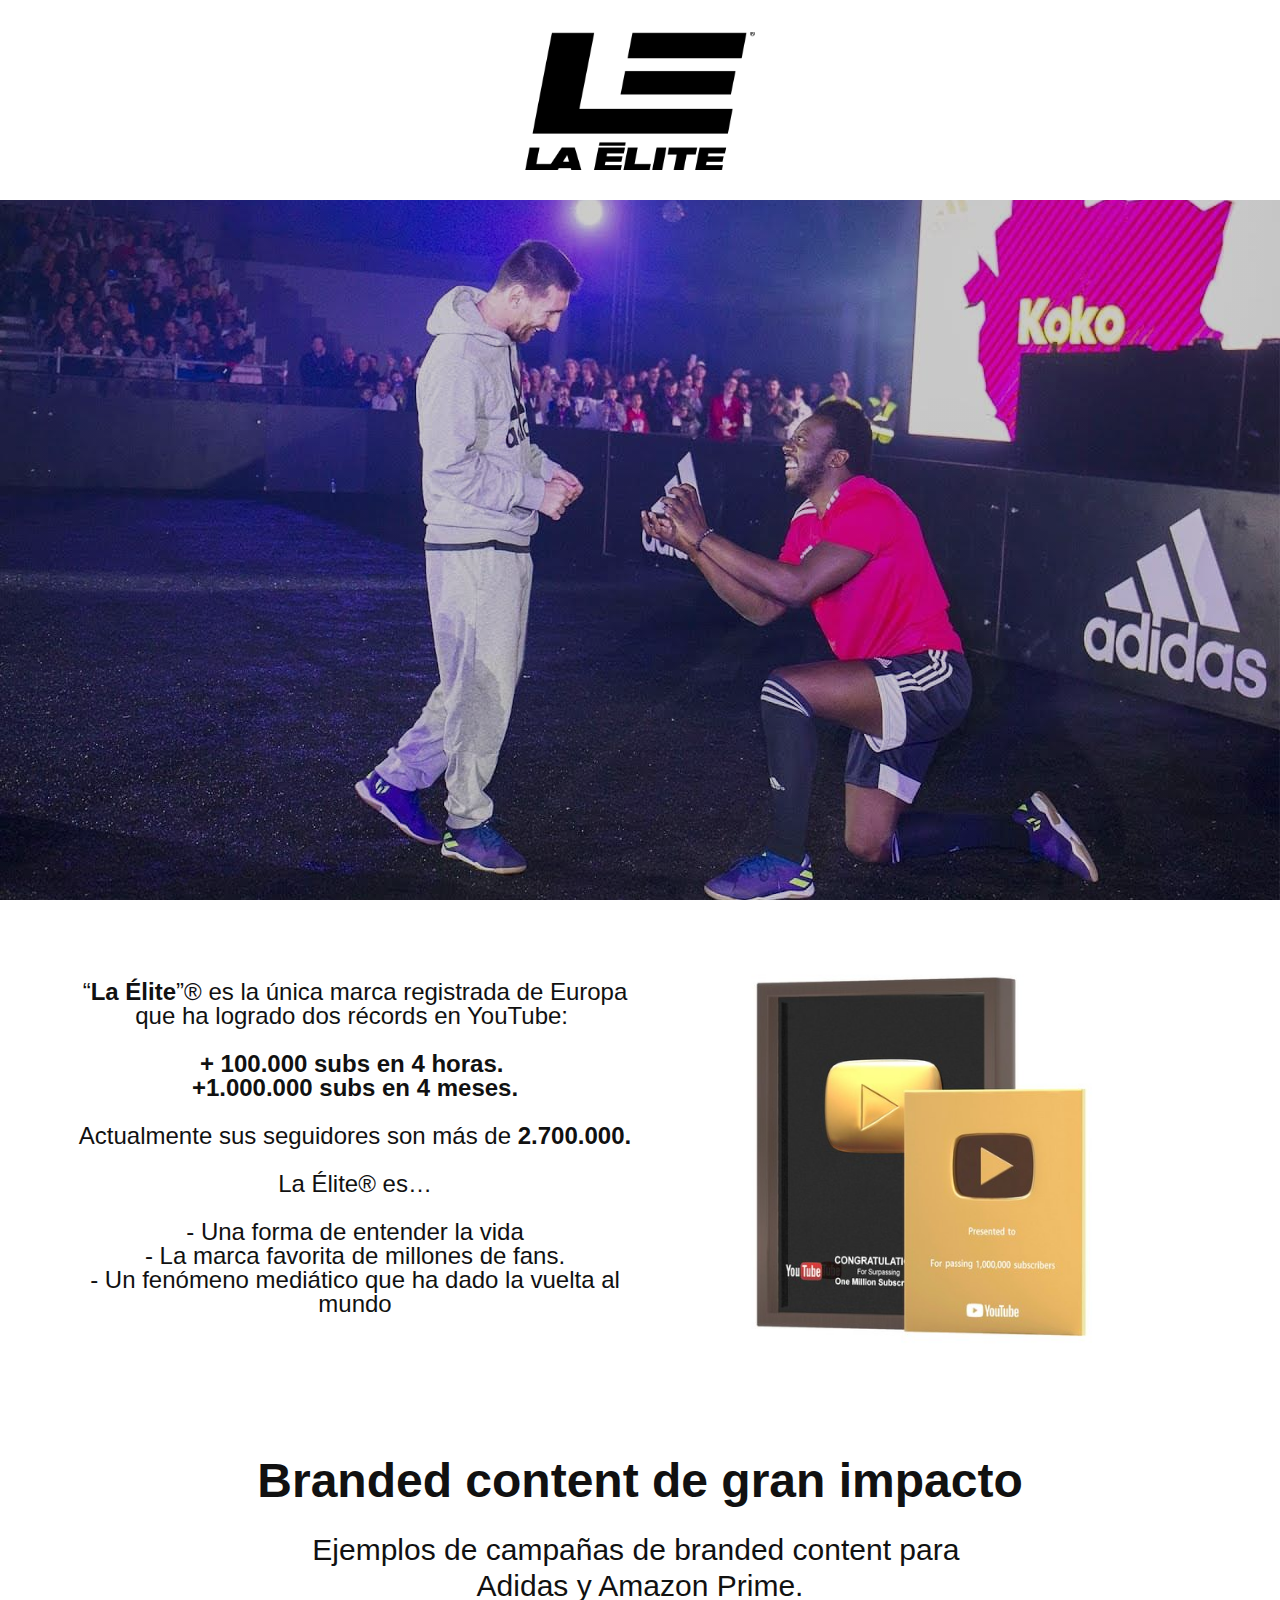
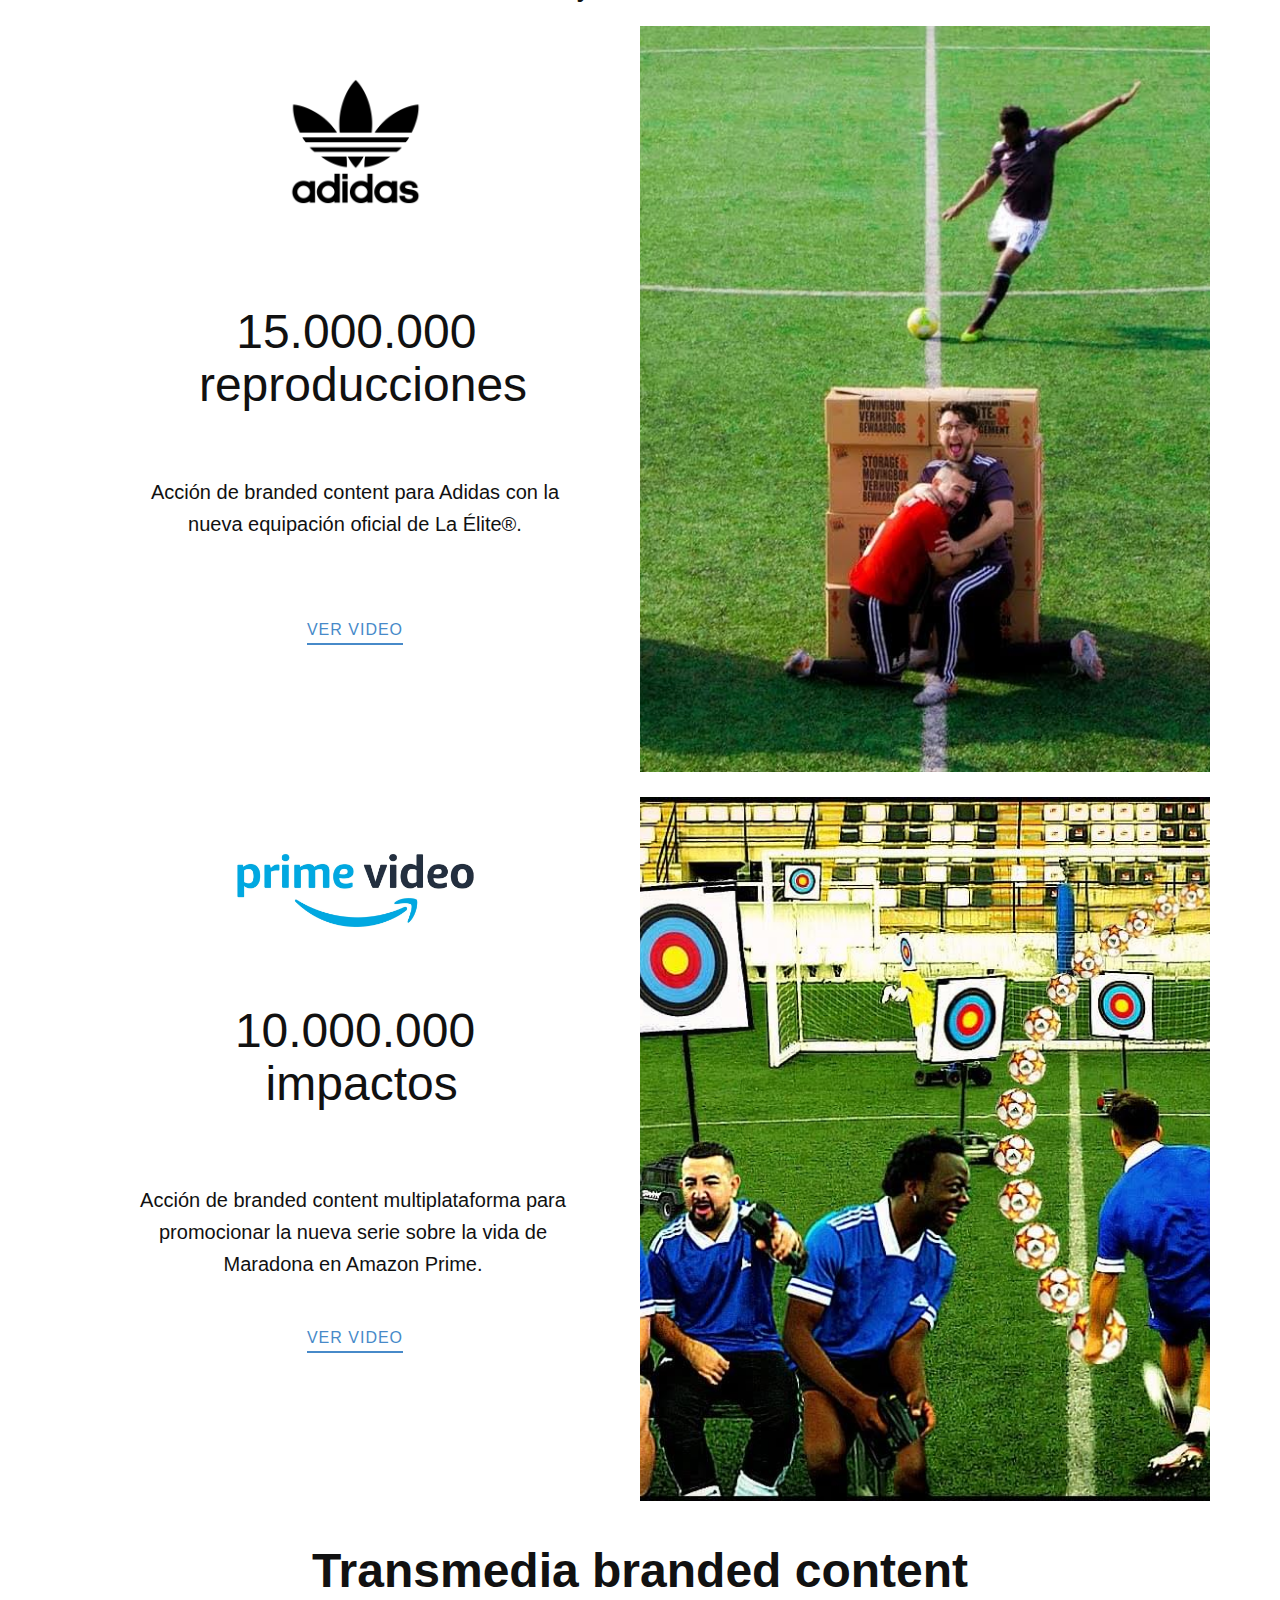
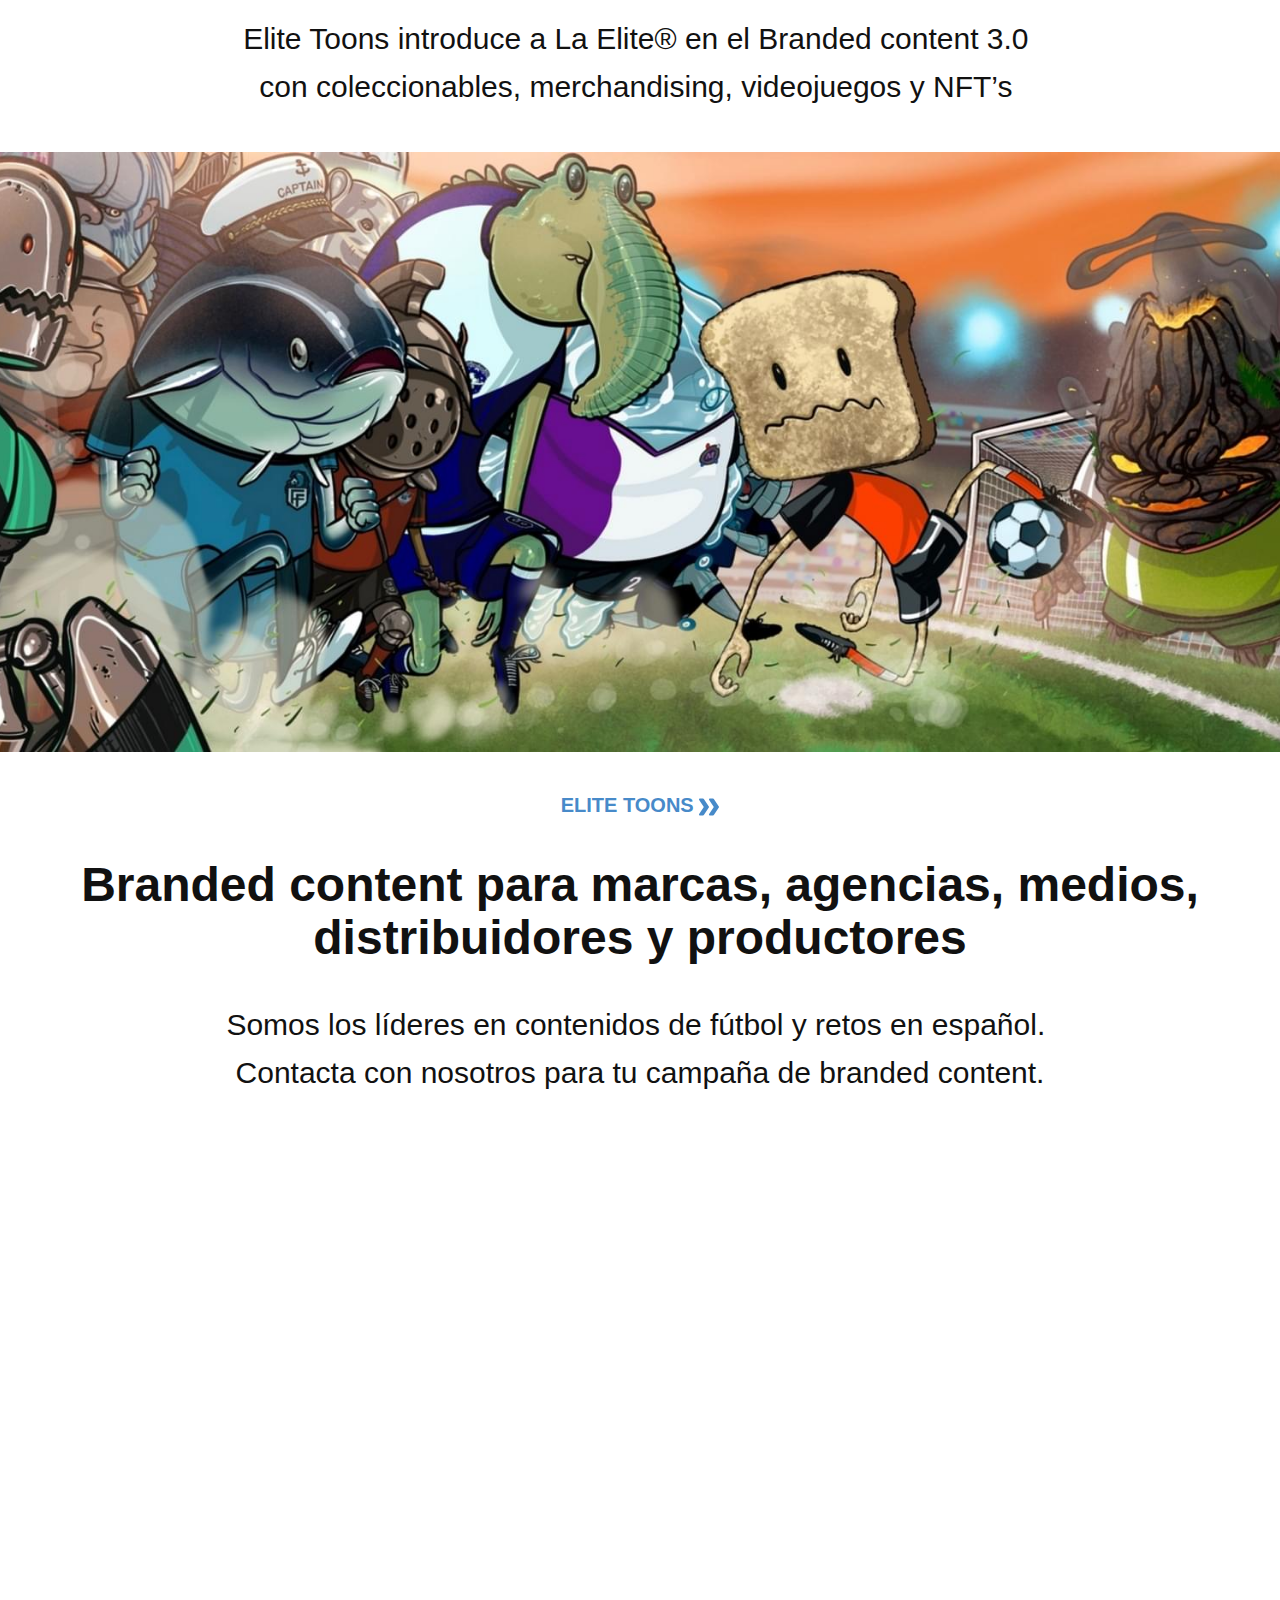
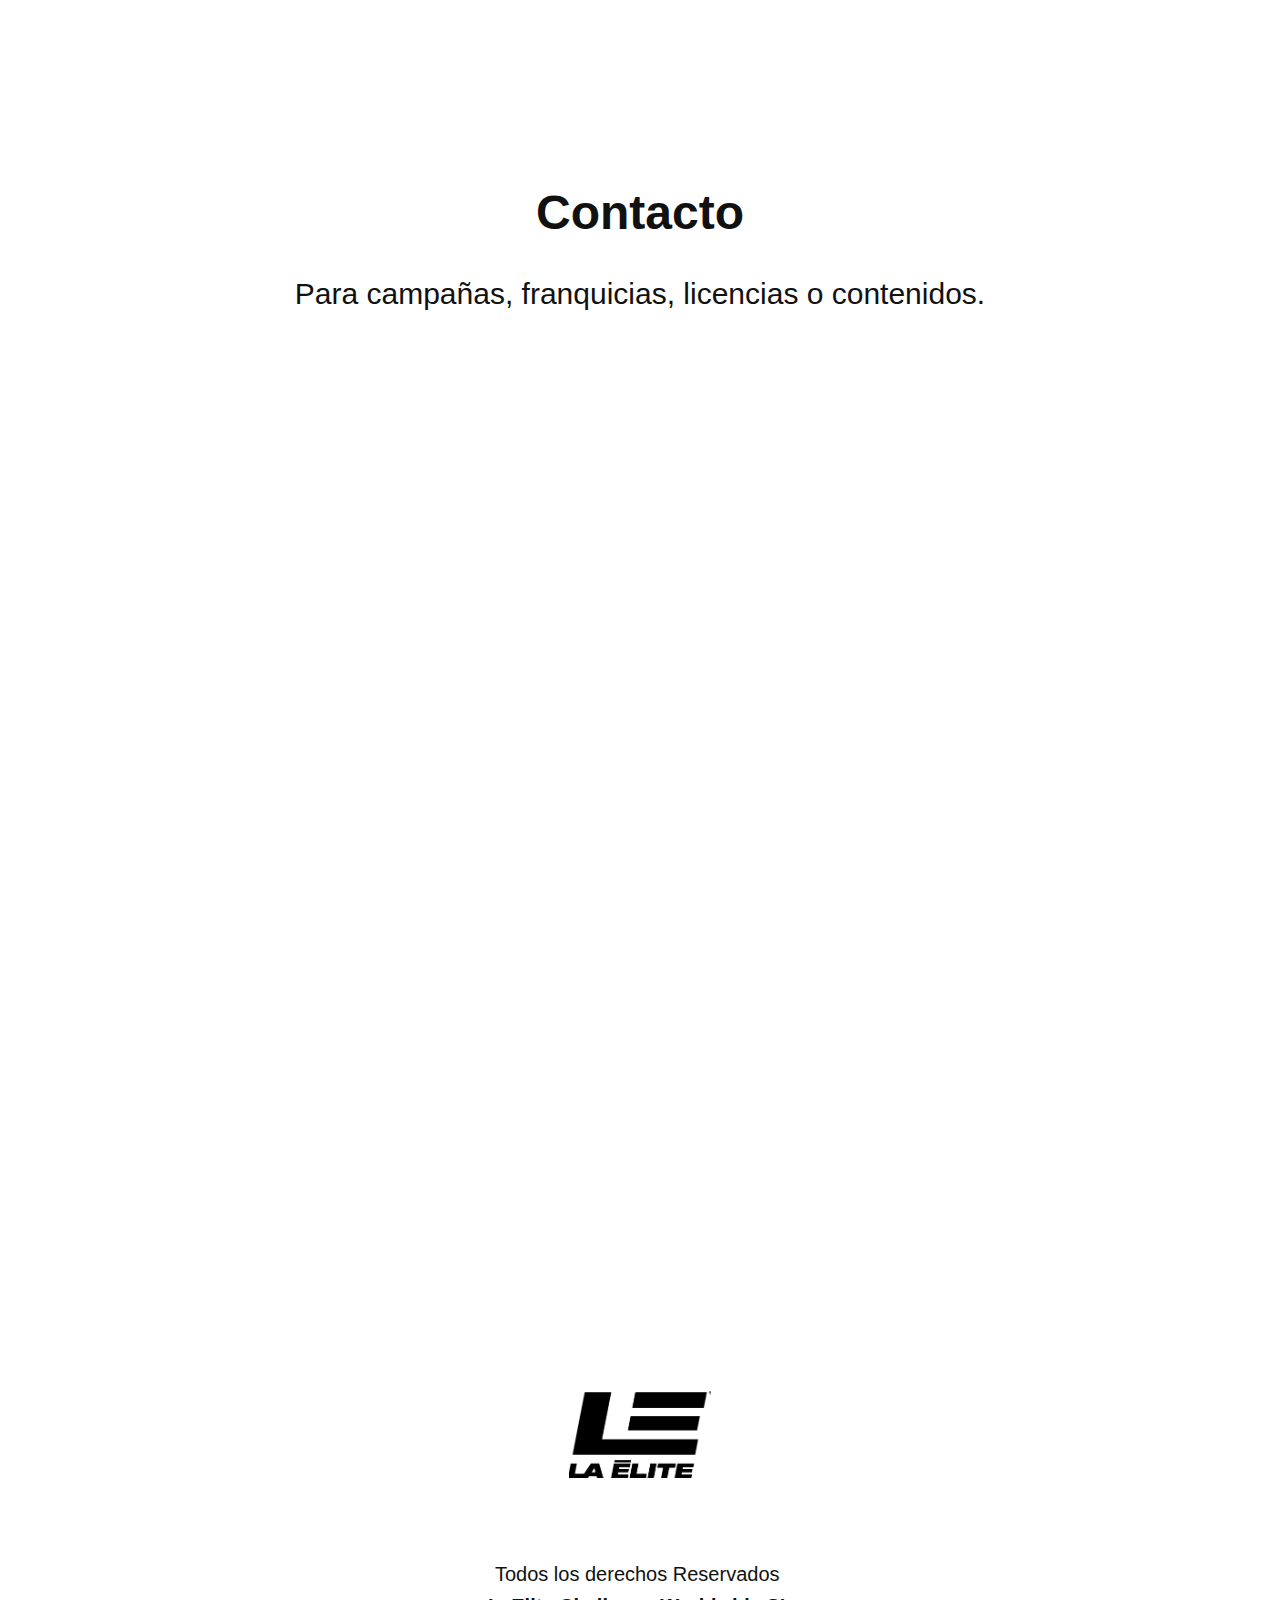
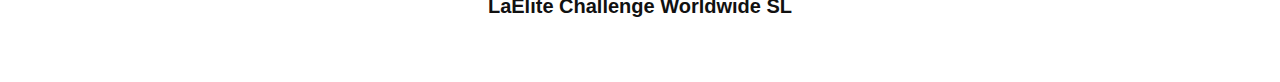
==== index.html @ 3ebfd76a "Landing page 1.0" ====
<!DOCTYPE html>
<html style="font-size: 16px;" lang="es"><head>
    <meta name="viewport" content="width=device-width, initial-scale=1.0">
    <meta charset="utf-8">
    <meta name="keywords" content="LaElite  retos futbol contenido marca influencers youtube tiktok  tik tok instagram challenges football soccer socialmedia ">
    <meta name="description" content="Licensing and Branded Content">
    <title>La Elite</title>
    <link rel="stylesheet" href="nicepage.css" media="screen">
<link rel="stylesheet" href="La-Elite.css" media="screen">
    <script class="u-script" type="text/javascript" src="jquery-1.9.1.min.js" defer=""></script>
    <script class="u-script" type="text/javascript" src="nicepage.js" defer=""></script>
    <meta name="generator" content="Nicepage 5.2.4, nicepage.com">
    <meta property="og:title" content="La Elite">
    <meta property="og:description" content="Challenges Worldwide. Futbol, influencers, branded content la Elite">
    <meta property="og:image" content="images/F8633E69-F8AB-4598-884B-5E8751451764.png">
    <meta property="og:url" content="Cryptomarketing.es/laelite">
    <link rel="icon" href="images/favicon.png">
    
    
    
    
    
    
    
    
    
    
    
    
    
    
    
    <script type="application/ld+json">{
		"@context": "http://schema.org",
		"@type": "Organization",
		"name": "La Elite CW Landing"
}</script>
    <meta name="theme-color" content="#478ac9">
    <meta property="og:type" content="website">
  </head>
  <body data-home-page="https://laelite.nicepage.io/La-Elite.html?version=dd45dba6-e5cf-451c-bee4-4493d3f525eb" data-home-page-title="La Elite" class="u-body u-xl-mode" data-lang="es"><header class="u-clearfix u-header u-white u-header" id="sec-7b88"><div class="u-clearfix u-sheet u-valign-middle-lg u-valign-middle-md u-valign-middle-sm u-valign-middle-xs u-sheet-1">
        <img class="u-image u-image-default u-preserve-proportions u-image-1" src="images/F8633E69-F8AB-4598-884B-5E8751451764.png" alt="" data-image-width="2528" data-image-height="1537">
      </div></header>
    <section class="u-align-center u-clearfix u-image u-shading u-video-cover u-section-1" id="carousel_d0b0" data-image-width="1280" data-image-height="720">
      <div class="u-clearfix u-sheet u-sheet-1"></div>
    </section>
    <section class="u-clearfix u-white u-section-2" id="sec-c9b1">
      <div class="u-clearfix u-sheet u-valign-middle u-sheet-1">
        <div class="u-clearfix u-expanded-width u-layout-wrap u-layout-wrap-1">
          <div class="u-layout">
            <div class="u-layout-row">
              <div class="u-container-style u-layout-cell u-size-30 u-white u-layout-cell-1">
                <div class="u-container-layout u-container-layout-1">
                  <p class="u-align-center u-custom-font u-font-arial u-text u-text-1">“<b>La Élite</b>”® es la única marca registrada de Europa que ha logrado dos récords en YouTube:&nbsp;<br>
                    <br>
                    <span style="font-weight: 700;">+</span>
                    <span style="font-weight: 700;">100.000 subs&nbsp;en&nbsp;4 horas.&nbsp;<br>+1.000.000&nbsp;subs&nbsp;en 4 meses.
                    </span>
                    <br>
                    <br>Actualmente sus seguidores son más de <span style="font-weight: 700;">2.700.000.</span>
                    <br>
                    <br>La Élite® es…<br>
                    <br>- Una forma de entender la vida<br>- La marca favorita de millones de fans.<br>- Un fenómeno mediático que ha dado la vuelta al mundo<br>
                  </p>
                </div>
              </div>
              <div class="u-container-style u-layout-cell u-size-30 u-layout-cell-2">
                <div class="u-container-layout u-container-layout-2">
                  <img class="u-expanded-width u-image u-image-contain u-image-default u-image-1" src="images/9CC37ECB-B79F-437D-857E-B94BC0A8EF96.jpeg" alt="" data-image-width="600" data-image-height="518">
                </div>
              </div>
            </div>
          </div>
        </div>
      </div>
    </section>
    <section class="u-clearfix u-section-3" id="sec-bc9f">
      <div class="u-clearfix u-sheet u-sheet-1">
        <h1 class="u-align-center u-custom-font u-font-arial u-text u-text-default u-text-1">Branded content de gran impacto</h1>
        <h3 class="u-align-center u-text u-text-default-xs u-text-2">Ejemplos de campañas de branded content para&nbsp;<br>Adidas y Amazon Prime.
        </h3>
      </div>
    </section>
    <section class="u-clearfix u-section-4" id="sec-6598">
      <div class="u-clearfix u-sheet u-sheet-1">
        <div class="u-clearfix u-expanded-width u-gutter-0 u-layout-wrap u-layout-wrap-1">
          <div class="u-layout" style="">
            <div class="u-layout-row" style="">
              <div class="u-align-center u-container-style u-layout-cell u-left-cell u-size-30 u-size-xs-60 u-white u-layout-cell-1" src="">
                <div class="u-container-layout u-container-layout-1">
                  <img class="u-image u-image-contain u-image-default u-image-1" src="images/C5A08C64-2C39-49C4-8559-2E375C775771.png" alt="" data-image-width="3840" data-image-height="2160">
                  <h1 class="u-text u-text-1">15.000.000&nbsp;<br>reproducciones
                  </h1>
                  <p class="u-align-center-xs u-align-left-md u-align-left-sm u-text u-text-2">Acción de branded content para Adidas con la nueva equipación oficial de&nbsp;La Élite®. </p>
                  <a href="https://youtu.be/mPvLZHl-RMQ" class="u-active-none u-border-2 u-border-no-left u-border-no-right u-border-no-top u-border-palette-1-base u-btn u-btn-rectangle u-button-style u-hover-none u-none u-btn-1">
                    <br>VER VIDEO
                  </a>
                </div>
              </div>
              <div class="u-align-center u-container-style u-image u-layout-cell u-right-cell u-size-30 u-size-xs-60 u-image-2" src="" data-image-width="1280" data-image-height="720">
                <div class="u-container-layout u-valign-middle u-container-layout-2" src=""></div>
              </div>
            </div>
          </div>
        </div>
      </div>
    </section>
    <section class="u-clearfix u-section-5" id="carousel_aed4">
      <div class="u-clearfix u-sheet u-sheet-1">
        <div class="u-clearfix u-expanded-width u-gutter-0 u-layout-wrap u-layout-wrap-1">
          <div class="u-layout" style="">
            <div class="u-layout-row" style="">
              <div class="u-align-center u-container-style u-layout-cell u-left-cell u-size-30 u-size-xs-60 u-white u-layout-cell-1" src="">
                <div class="u-container-layout u-valign-top-lg u-valign-top-md u-valign-top-sm u-valign-top-xl u-container-layout-1">
                  <img class="u-image u-image-contain u-image-default u-image-1" src="images/0F067AB4-8255-4D62-A600-AD9FF8846CD0.jpeg" alt="" data-image-width="1920" data-image-height="960">
                  <h1 class="u-text u-text-default u-text-1">10.000.000<br>&nbsp;impactos
                  </h1>
                  <p class="u-align-center-xs u-align-left-md u-align-left-sm u-text u-text-2">Acción de branded content multiplataforma para promocionar la nueva serie sobre la vida de Maradona en Amazon Prime.<br>
                  </p>
                  <a href="https://youtu.be/SVJ6r1bSUQo" class="u-active-none u-border-2 u-border-no-left u-border-no-right u-border-no-top u-border-palette-1-base u-btn u-btn-rectangle u-button-style u-hover-none u-none u-btn-1">
                    <br>Ver video
                  </a>
                </div>
              </div>
              <div class="u-align-center u-container-style u-image u-layout-cell u-right-cell u-size-30 u-size-xs-60 u-image-2" src="" data-image-width="1280" data-image-height="720">
                <div class="u-container-layout u-valign-middle u-container-layout-2" src=""></div>
              </div>
            </div>
          </div>
        </div>
      </div>
    </section>
    <section class="u-clearfix u-section-6" id="sec-845a">
      <div class="u-clearfix u-sheet u-sheet-1">
        <h1 class="u-align-center u-text u-text-default u-text-1">Transmedia branded&nbsp;content</h1>
        <p class="u-align-center u-text u-text-default-lg u-text-default-md u-text-default-xl u-text-2">Elite Toons introduce a La Elite®&nbsp;en el Branded content 3.0&nbsp;<br>con coleccionables, merchandising, videojuegos y NFT’s&nbsp;
        </p>
      </div>
    </section>
    <section class="u-clearfix u-image u-section-7" id="sec-3528" data-href="Https://cryptomarketing.es/elitetoons" data-image-width="1920" data-image-height="701">
      <div class="u-clearfix u-sheet u-sheet-1"></div>
    </section>
    <section class="u-clearfix u-section-8" id="sec-aef9">
      <div class="u-clearfix u-sheet u-valign-middle-sm u-valign-middle-xs u-sheet-1">
        <a href="https://cryptomarketing.es/elitetoons/index.html" class="u-btn u-button-style u-none u-text-hover-palette-2-base u-text-palette-1-base u-btn-1">elite toons&nbsp;<span class="u-icon u-text-palette-1-base"><svg class="u-svg-content" viewBox="0 -32 426.66667 426" style="width: 1em; height: 1em;"><path d="m213.332031 181.667969c0 4.265625-1.277343 8.53125-3.625 11.730469l-106.667969 160c-3.839843 5.761718-10.238281 9.601562-17.707031 9.601562h-64c-11.730469 0-21.332031-9.601562-21.332031-21.332031 0-4.269531 1.28125-8.535157 3.625-11.734375l98.773438-148.265625-98.773438-148.269531c-2.34375-3.199219-3.625-7.464844-3.625-11.730469 0-11.734375 9.601562-21.335938 21.332031-21.335938h64c7.46875 0 13.867188 3.839844 17.707031 9.601563l106.667969 160c2.347657 3.199218 3.625 7.464844 3.625 11.734375zm0 0"></path><path d="m426.667969 181.667969c0 4.265625-1.28125 8.53125-3.628907 11.730469l-106.664062 160c-3.839844 5.761718-10.242188 9.601562-17.707031 9.601562h-64c-11.734375 0-21.335938-9.601562-21.335938-21.332031 0-4.269531 1.28125-8.535157 3.628907-11.734375l98.773437-148.265625-98.773437-148.269531c-2.347657-3.199219-3.628907-7.464844-3.628907-11.730469 0-11.734375 9.601563-21.335938 21.335938-21.335938h64c7.464843 0 13.867187 3.839844 17.707031 9.601563l106.664062 160c2.347657 3.199218 3.628907 7.464844 3.628907 11.734375zm0 0"></path></svg><img></span>
        </a>
      </div>
    </section>
    <section class="u-clearfix u-section-9" id="sec-1248">
      <div class="u-clearfix u-sheet u-sheet-1">
        <h1 class="u-align-center u-custom-font u-font-arial u-text u-text-default u-text-1">Branded content para marcas, agencias, medios, distribuidores y productores </h1>
        <p class="u-align-center u-text u-text-2">Somos los líderes en contenidos de fútbol y&nbsp;retos en español.&nbsp;<br>Contacta con nosotros para tu campaña de branded content.
        </p>
      </div>
    </section>
    <section class="u-clearfix u-video u-video-contain u-section-10" id="sec-fd23">
      <div class="u-background-video u-expanded u-video-contain" style="">
        <div class="embed-responsive embed-responsive-1">
          <iframe style="position: absolute;top: 0;left: 0;width: 100%;height: 100%;" class="embed-responsive-item" src="https://www.youtube.com/embed/J-xyVG3mMMg?playlist=J-xyVG3mMMg&amp;loop=1&amp;mute=1&amp;showinfo=0&amp;controls=0&amp;start=0&amp;autoplay=1" data-autoplay="1" frameborder="0" allowfullscreen=""></iframe>
        </div>
      </div>
      <div class="u-clearfix u-sheet u-sheet-1"></div>
    </section>
    <section class="u-clearfix u-section-11" id="sec-577b">
      <div class="u-clearfix u-sheet u-sheet-1">
        <h1 class="u-align-center u-custom-font u-font-arial u-text u-text-default u-text-1">Contacto</h1>
      </div>
    </section>
    <section class="u-align-center u-clearfix u-white u-section-12" id="sec-f5f3">
      <div class="u-clearfix u-sheet u-valign-middle-sm u-sheet-1">
        <p class="u-text u-text-default u-text-1">Para campañas, franquicias, licencias o contenidos.</p>
      </div>
    </section>
    <section class="u-clearfix u-container-align-center-lg u-container-align-center-md u-container-align-center-xl u-section-13" id="sec-2883">
      <div class="u-clearfix u-sheet u-valign-top-sm u-sheet-1">
        <div class="u-align-center u-clearfix u-custom-html u-expanded-width-lg u-expanded-width-md u-expanded-width-xl u-custom-html-1">
          <iframe src="https://docs.google.com/forms/d/e/1FAIpQLSerYa_F0TWxSxbwX2jTkiCd0v9eqsH4AauXKqIw-ObY4F_r_w/viewform?embedded=true" width="440" height="940" frameborder="0" marginheight="0" marginwidth="0">S&amp;amp;amp;amp;amp;amp;amp;amp;amp;amp;amp;amp;amp;amp;amp;amp;amp;amp;amp;amp;amp;amp;amp;amp;amp;amp;amp;amp;amp;amp;amp;amp;amp;amp;amp;amp;amp;amp;amp;amp;amp;amp;amp;amp;amp;amp;amp;amp;amp;amp;amp;amp;amp;amp;amp;amp;amp;#39;està carregant…</iframe>
        </div>
      </div>
    </section>
    <section class="u-clearfix u-section-14" id="sec-4db8">
      <div class="u-clearfix u-sheet u-valign-middle u-sheet-1">
        <img class="u-image u-image-default u-preserve-proportions u-image-1" src="images/F8633E69-F8AB-4598-884B-5E8751451764.png" alt="" data-image-width="2528" data-image-height="1537">
      </div>
    </section>
    
    
    <footer class="u-align-center u-clearfix u-footer u-white u-footer" id="sec-0ef4"><div class="u-clearfix u-sheet u-valign-middle u-sheet-1">
        <p class="u-small-text u-text u-text-variant u-text-1">Todos los derechos Reservados&nbsp;<br>
          <span style="font-weight: 700;">LaElite Challenge Worldwide SL</span>
        </p>
      </div></footer>
  
</body></html>
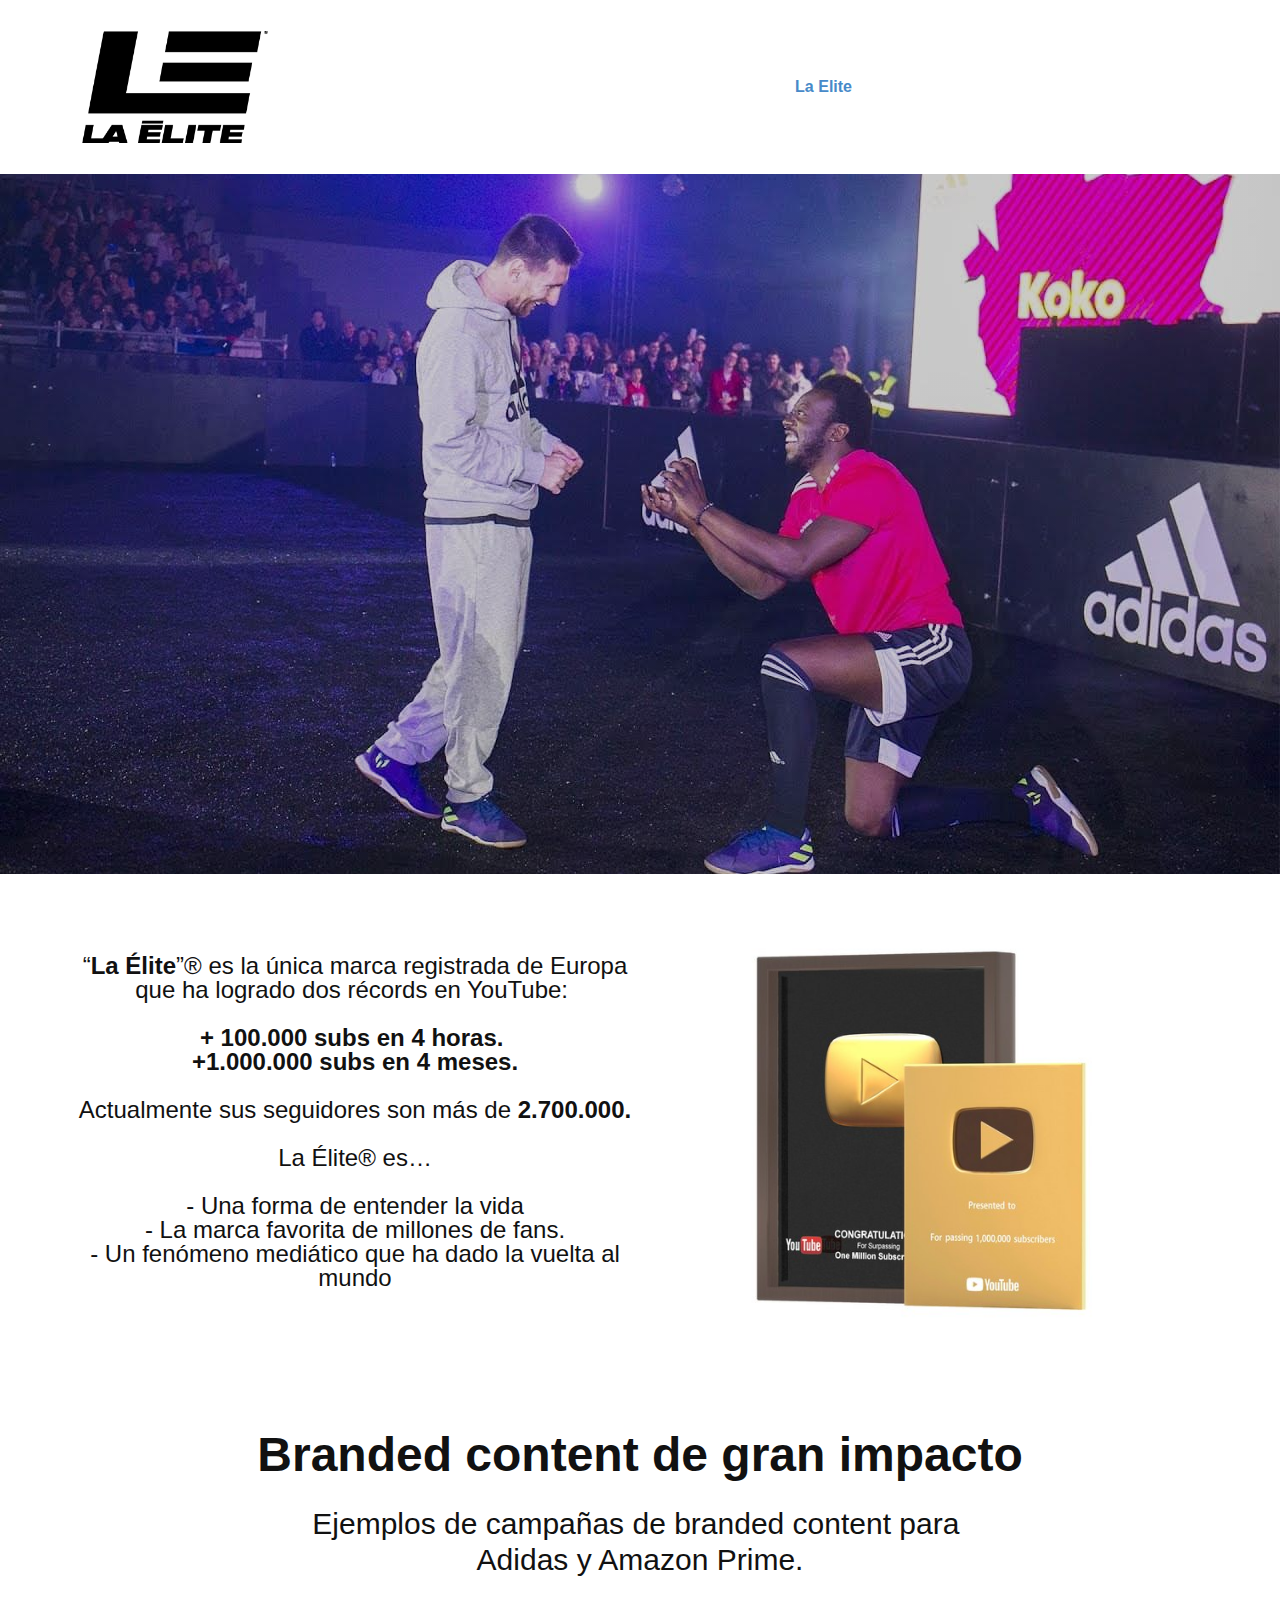
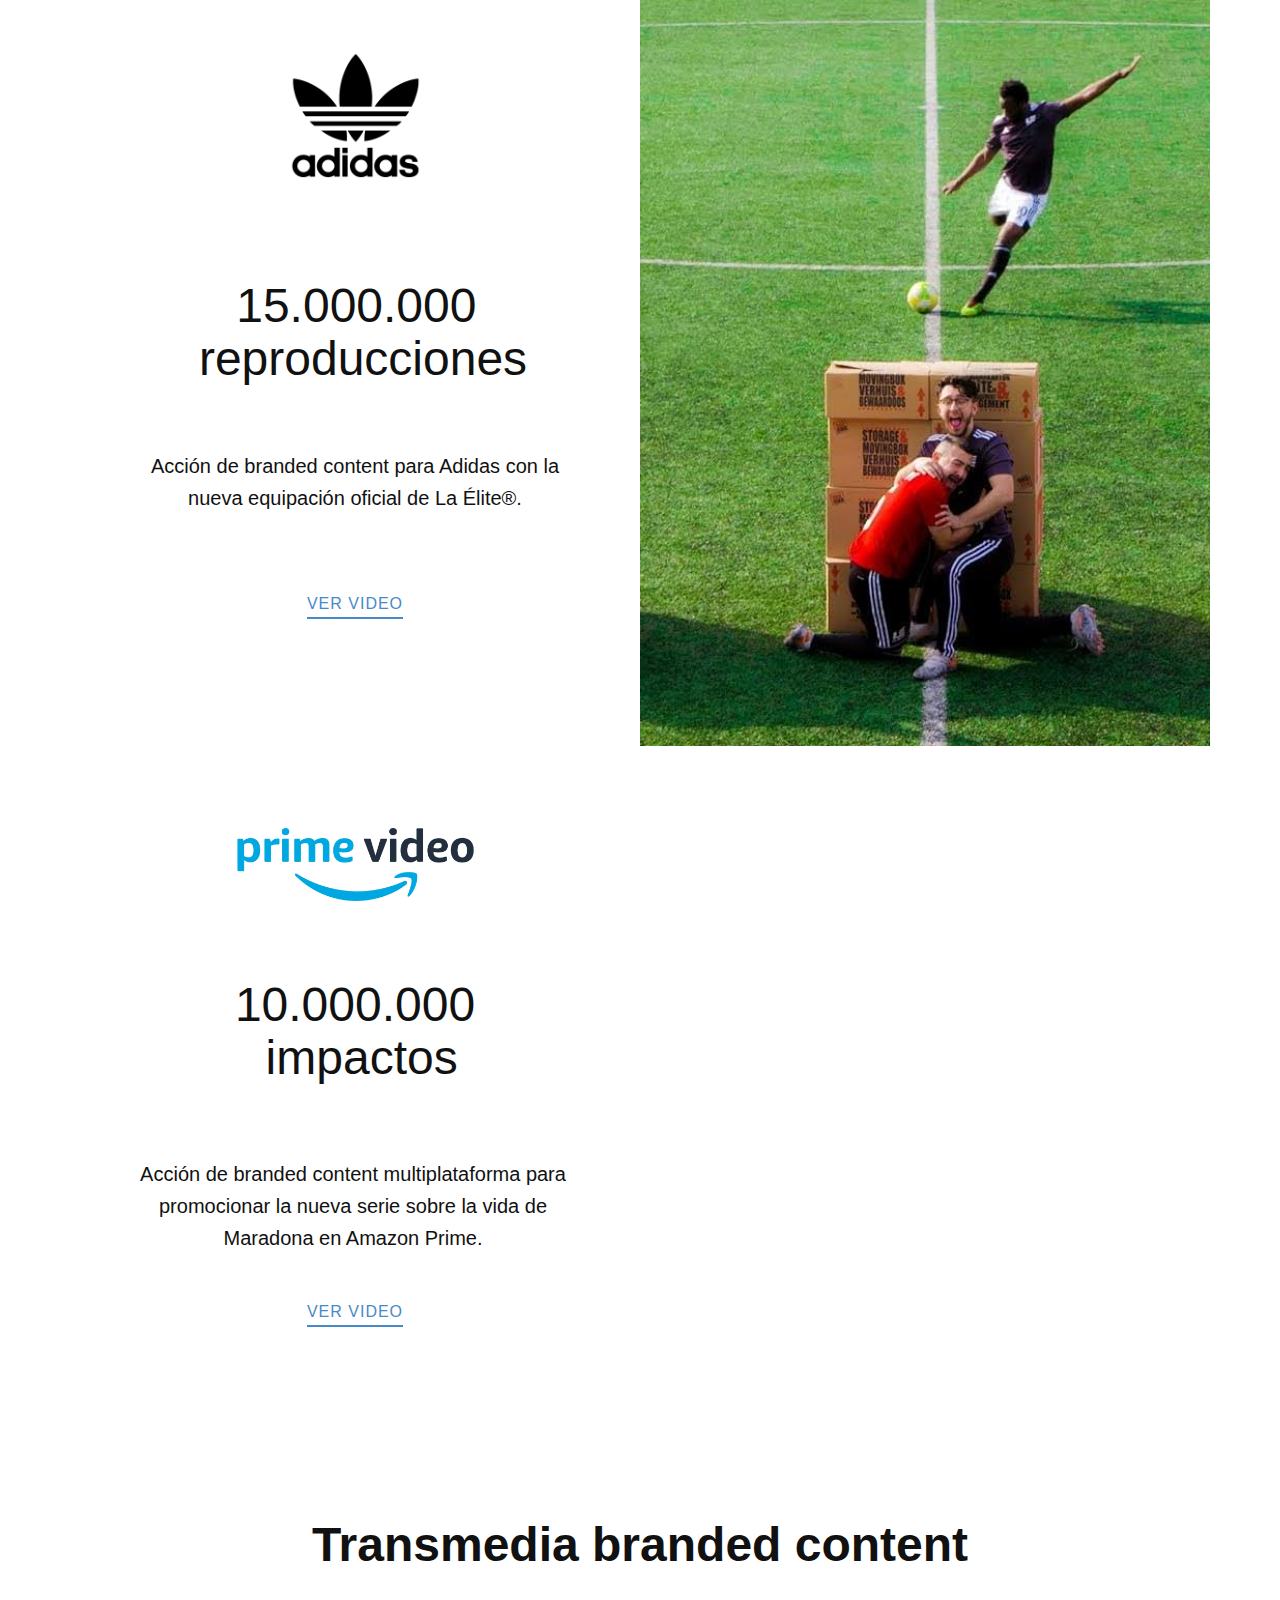
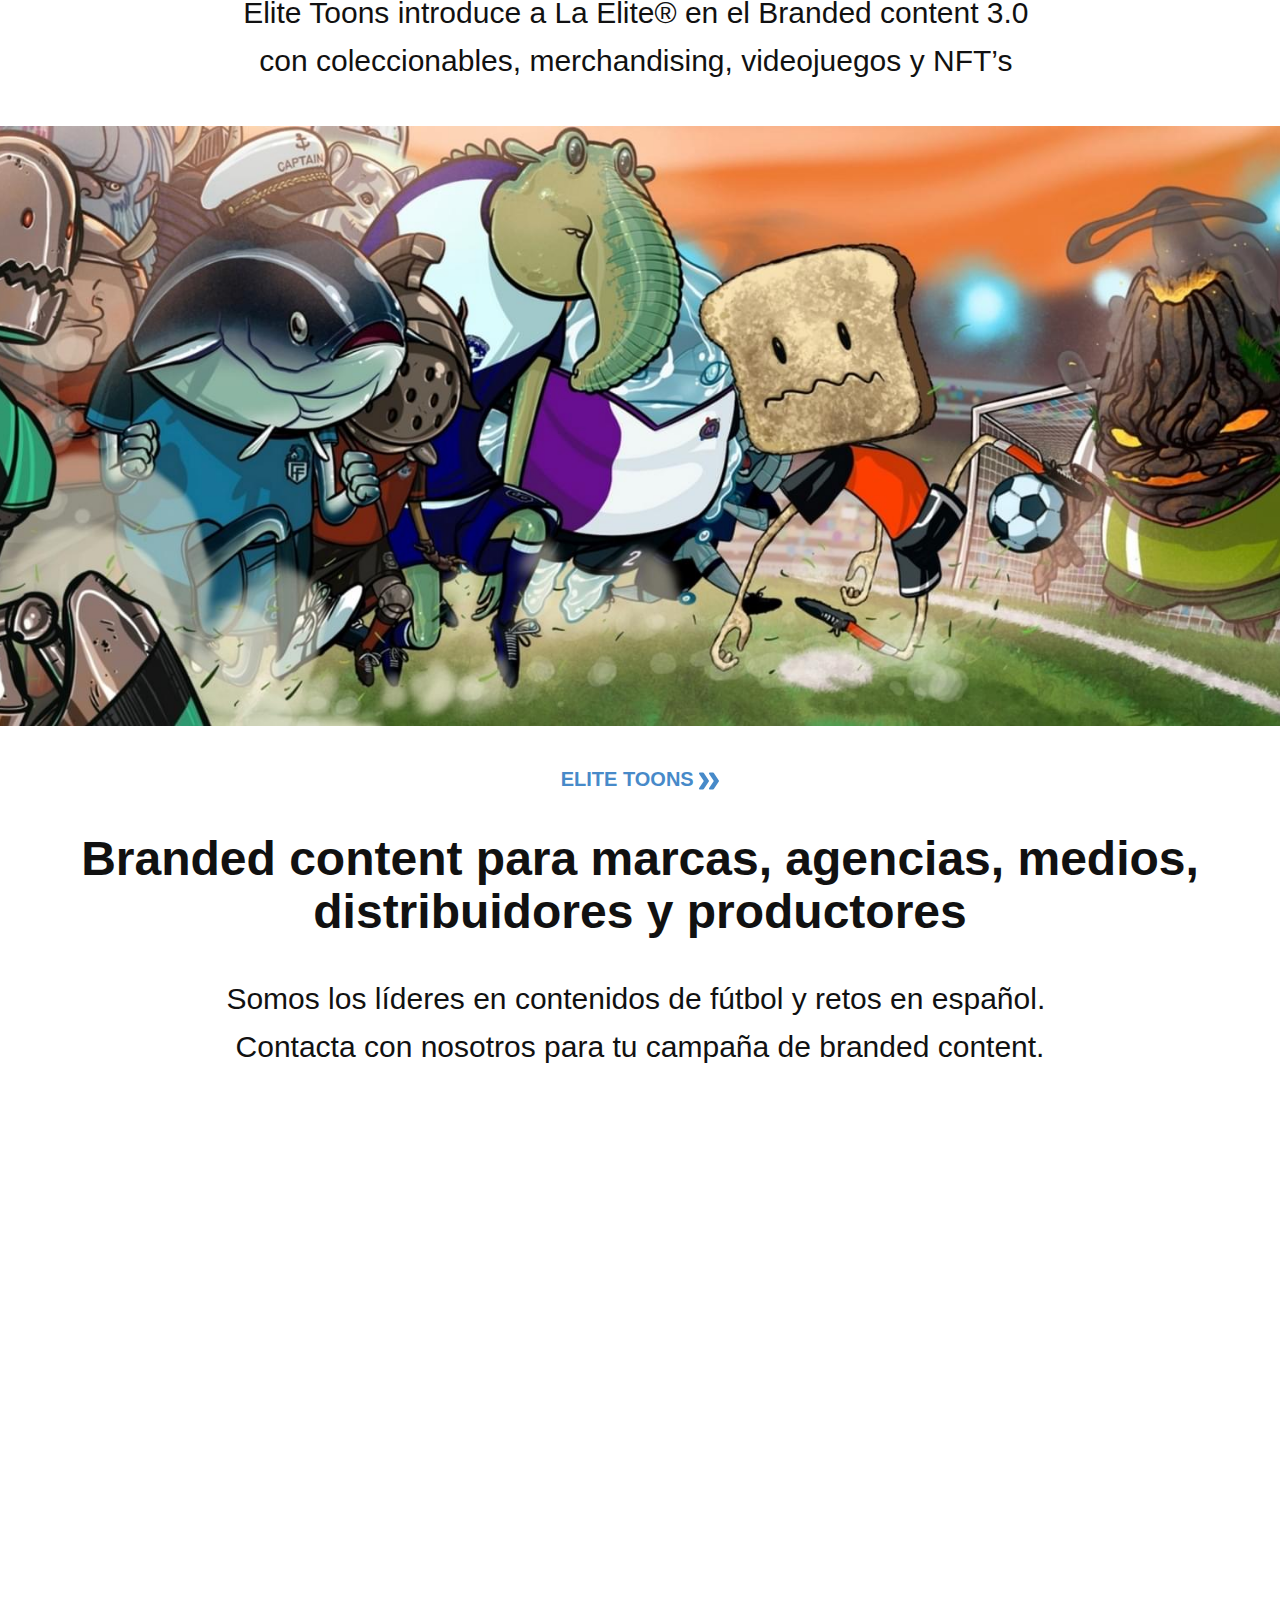
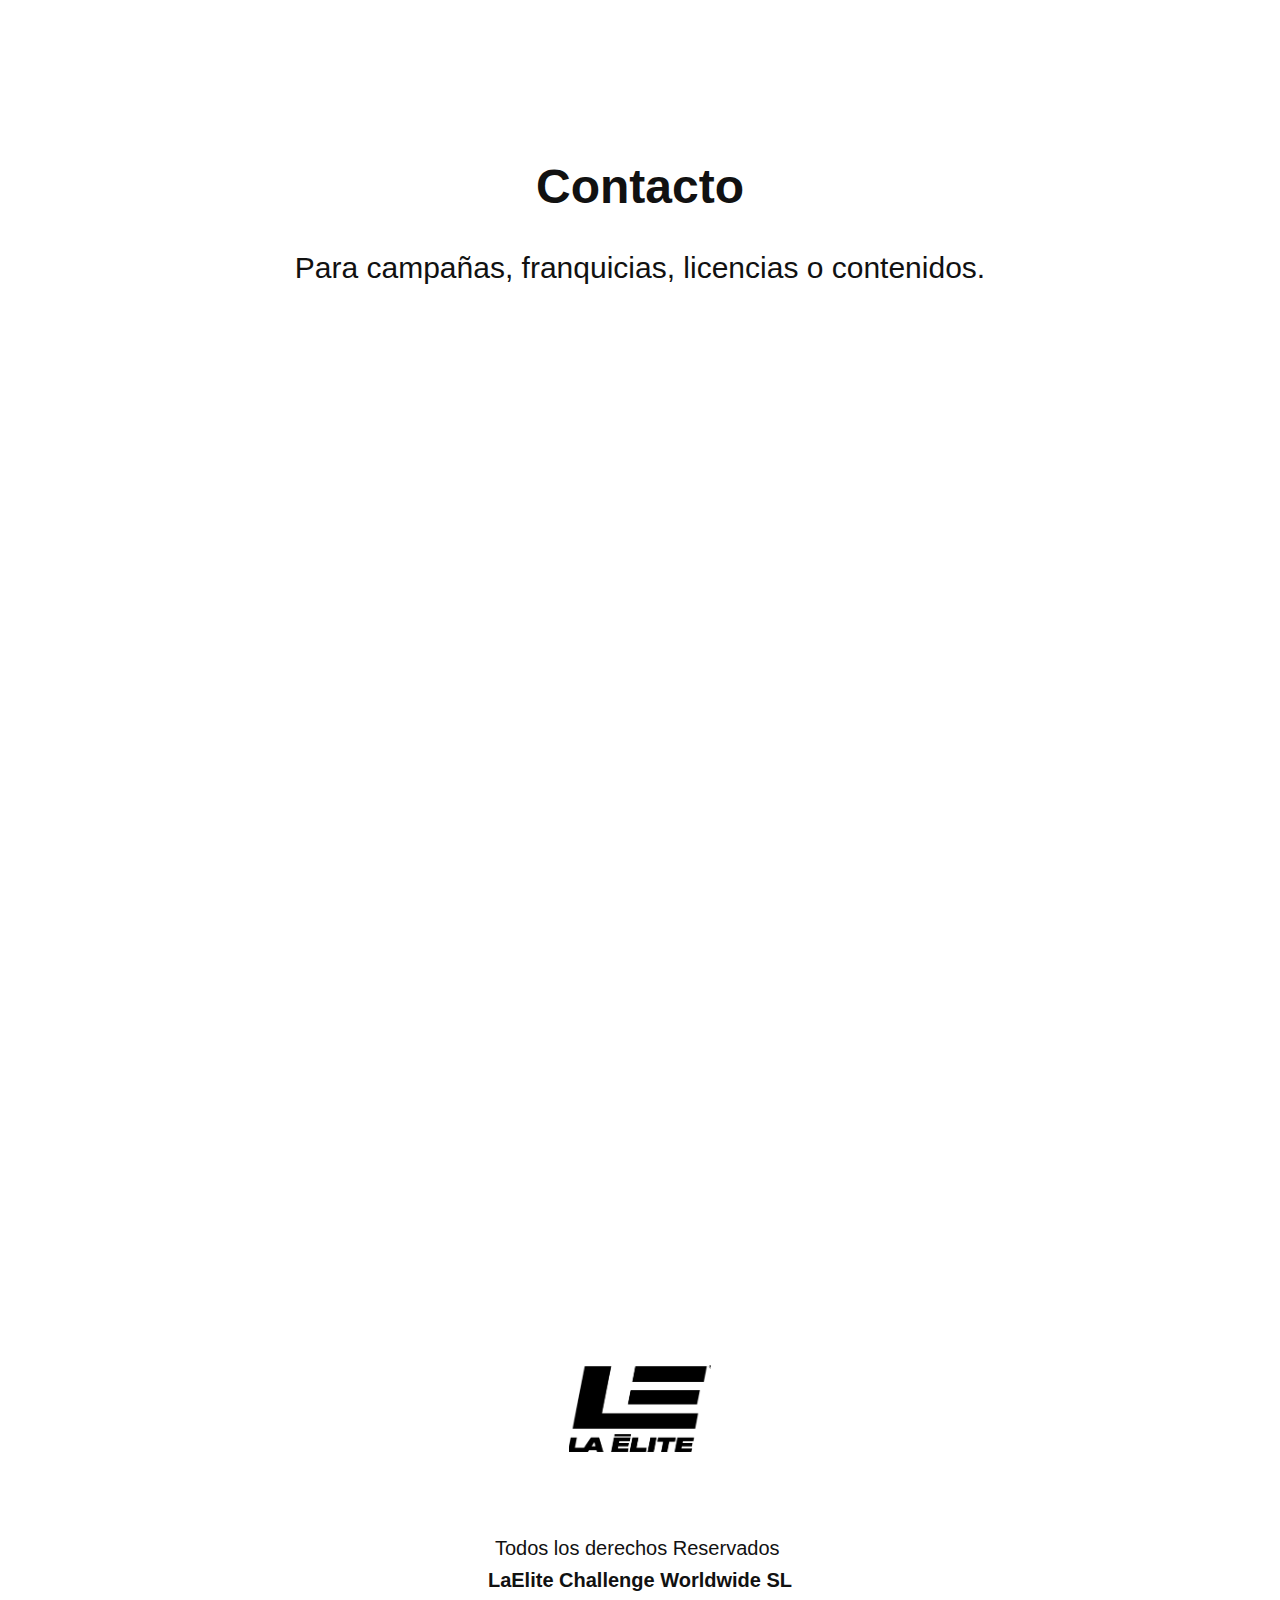
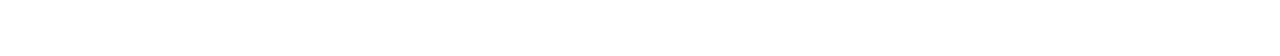
==== commit 654e84ae: "Add files via upload" ====
--- a/index.html
+++ b/index.html
@@ -9,7 +9,7 @@
 <link rel="stylesheet" href="La-Elite.css" media="screen">
     <script class="u-script" type="text/javascript" src="jquery-1.9.1.min.js" defer=""></script>
     <script class="u-script" type="text/javascript" src="nicepage.js" defer=""></script>
-    <meta name="generator" content="Nicepage 5.2.4, nicepage.com">
+    <meta name="generator" content="Nicepage 5.9.8, nicepage.com">
     <meta property="og:title" content="La Elite">
     <meta property="og:description" content="Challenges Worldwide. Futbol, influencers, branded content la Elite">
     <meta property="og:image" content="images/F8633E69-F8AB-4598-884B-5E8751451764.png">
@@ -37,9 +37,32 @@
 }</script>
     <meta name="theme-color" content="#478ac9">
     <meta property="og:type" content="website">
-  </head>
-  <body data-home-page="https://laelite.nicepage.io/La-Elite.html?version=dd45dba6-e5cf-451c-bee4-4493d3f525eb" data-home-page-title="La Elite" class="u-body u-xl-mode" data-lang="es"><header class="u-clearfix u-header u-white u-header" id="sec-7b88"><div class="u-clearfix u-sheet u-valign-middle-lg u-valign-middle-md u-valign-middle-sm u-valign-middle-xs u-sheet-1">
+  <meta data-intl-tel-input-cdn-path="intlTelInput/"></head>
+  <body data-home-page="https://laelite.nicepage.io/La-Elite.html?version=fc10979b-80c6-4da6-b3e2-5f9bc33fafa8" data-home-page-title="La Elite" class="u-body u-xl-mode" data-lang="es"><header class="u-clearfix u-header u-white u-header" id="sec-7b88"><div class="u-clearfix u-sheet u-sheet-1">
         <img class="u-image u-image-default u-preserve-proportions u-image-1" src="images/F8633E69-F8AB-4598-884B-5E8751451764.png" alt="" data-image-width="2528" data-image-height="1537">
+        <nav class="u-menu u-menu-one-level u-offcanvas u-menu-1">
+          <div class="menu-collapse" style="font-size: 1rem; letter-spacing: 0px; font-weight: 700;">
+            <a class="u-button-style u-custom-border u-custom-border-color u-custom-borders u-custom-left-right-menu-spacing u-custom-text-active-color u-custom-text-color u-custom-text-hover-color u-custom-top-bottom-menu-spacing u-nav-link" href="#">
+              <svg class="u-svg-link" viewBox="0 0 24 24"><use xlink:href="#svg-5850"></use></svg>
+              <svg class="u-svg-content" version="1.1" id="svg-5850" viewBox="0 0 16 16" x="0px" y="0px" xmlns:xlink="http://www.w3.org/1999/xlink" xmlns="http://www.w3.org/2000/svg"><g><rect y="1" width="16" height="2"></rect><rect y="7" width="16" height="2"></rect><rect y="13" width="16" height="2"></rect>
+</g></svg>
+            </a>
+          </div>
+          <div class="u-custom-menu u-nav-container">
+            <ul class="u-nav u-spacing-20 u-unstyled u-nav-1"><li class="u-nav-item"><a class="u-button-style u-nav-link u-text-active-palette-1-base u-text-grey-90 u-text-hover-palette-2-base" href="La-Elite.html" style="padding: 10px 194px;">La Elite</a>
+</li></ul>
+          </div>
+          <div class="u-custom-menu u-nav-container-collapse">
+            <div class="u-black u-container-style u-inner-container-layout u-opacity u-opacity-95 u-sidenav">
+              <div class="u-inner-container-layout u-sidenav-overflow">
+                <div class="u-menu-close"></div>
+                <ul class="u-align-center u-nav u-popupmenu-items u-unstyled u-nav-2"><li class="u-nav-item"><a class="u-button-style u-nav-link" href="La-Elite.html">La Elite</a>
+</li></ul>
+              </div>
+            </div>
+            <div class="u-black u-menu-overlay u-opacity u-opacity-70"></div>
+          </div>
+        </nav>
       </div></header>
     <section class="u-align-center u-clearfix u-image u-shading u-video-cover u-section-1" id="carousel_d0b0" data-image-width="1280" data-image-height="720">
       <div class="u-clearfix u-sheet u-sheet-1"></div>
@@ -122,7 +145,7 @@
                   </a>
                 </div>
               </div>
-              <div class="u-align-center u-container-style u-image u-layout-cell u-right-cell u-size-30 u-size-xs-60 u-image-2" src="" data-image-width="1280" data-image-height="720">
+              <div class="u-align-center u-container-style u-image u-layout-cell u-right-cell u-size-30 u-size-xs-60 u-image-2" src="" data-image-width="1080" data-image-height="1350">
                 <div class="u-container-layout u-valign-middle u-container-layout-2" src=""></div>
               </div>
             </div>
@@ -142,7 +165,7 @@
     </section>
     <section class="u-clearfix u-section-8" id="sec-aef9">
       <div class="u-clearfix u-sheet u-valign-middle-sm u-valign-middle-xs u-sheet-1">
-        <a href="https://cryptomarketing.es/elitetoons/index.html" class="u-btn u-button-style u-none u-text-hover-palette-2-base u-text-palette-1-base u-btn-1">elite toons&nbsp;<span class="u-icon u-text-palette-1-base"><svg class="u-svg-content" viewBox="0 -32 426.66667 426" style="width: 1em; height: 1em;"><path d="m213.332031 181.667969c0 4.265625-1.277343 8.53125-3.625 11.730469l-106.667969 160c-3.839843 5.761718-10.238281 9.601562-17.707031 9.601562h-64c-11.730469 0-21.332031-9.601562-21.332031-21.332031 0-4.269531 1.28125-8.535157 3.625-11.734375l98.773438-148.265625-98.773438-148.269531c-2.34375-3.199219-3.625-7.464844-3.625-11.730469 0-11.734375 9.601562-21.335938 21.332031-21.335938h64c7.46875 0 13.867188 3.839844 17.707031 9.601563l106.667969 160c2.347657 3.199218 3.625 7.464844 3.625 11.734375zm0 0"></path><path d="m426.667969 181.667969c0 4.265625-1.28125 8.53125-3.628907 11.730469l-106.664062 160c-3.839844 5.761718-10.242188 9.601562-17.707031 9.601562h-64c-11.734375 0-21.335938-9.601562-21.335938-21.332031 0-4.269531 1.28125-8.535157 3.628907-11.734375l98.773437-148.265625-98.773437-148.269531c-2.347657-3.199219-3.628907-7.464844-3.628907-11.730469 0-11.734375 9.601563-21.335938 21.335938-21.335938h64c7.464843 0 13.867187 3.839844 17.707031 9.601563l106.664062 160c2.347657 3.199218 3.628907 7.464844 3.628907 11.734375zm0 0"></path></svg><img></span>
+        <a href="https://cryptomarketing.es/elitetoons/index.html" class="u-btn u-button-style u-none u-text-hover-palette-2-base u-text-palette-1-base u-btn-1">elite toons&nbsp;<span class="u-icon u-text-palette-1-base"><svg class="u-svg-content" viewBox="0 -32 426.66667 426" style="width: 1em; height: 1em;"><path d="m213.332031 181.667969c0 4.265625-1.277343 8.53125-3.625 11.730469l-106.667969 160c-3.839843 5.761718-10.238281 9.601562-17.707031 9.601562h-64c-11.730469 0-21.332031-9.601562-21.332031-21.332031 0-4.269531 1.28125-8.535157 3.625-11.734375l98.773438-148.265625-98.773438-148.269531c-2.34375-3.199219-3.625-7.464844-3.625-11.730469 0-11.734375 9.601562-21.335938 21.332031-21.335938h64c7.46875 0 13.867188 3.839844 17.707031 9.601563l106.667969 160c2.347657 3.199218 3.625 7.464844 3.625 11.734375zm0 0"></path><path d="m426.667969 181.667969c0 4.265625-1.28125 8.53125-3.628907 11.730469l-106.664062 160c-3.839844 5.761718-10.242188 9.601562-17.707031 9.601562h-64c-11.734375 0-21.335938-9.601562-21.335938-21.332031 0-4.269531 1.28125-8.535157 3.628907-11.734375l98.773437-148.265625-98.773437-148.269531c-2.347657-3.199219-3.628907-7.464844-3.628907-11.730469 0-11.734375 9.601563-21.335938 21.335938-21.335938h64c7.464843 0 13.867187 3.839844 17.707031 9.601563l106.664062 160c2.347657 3.199218 3.628907 7.464844 3.628907 11.734375zm0 0"></path></svg></span>
         </a>
       </div>
     </section>
@@ -174,7 +197,7 @@
     <section class="u-clearfix u-container-align-center-lg u-container-align-center-md u-container-align-center-xl u-section-13" id="sec-2883">
       <div class="u-clearfix u-sheet u-valign-top-sm u-sheet-1">
         <div class="u-align-center u-clearfix u-custom-html u-expanded-width-lg u-expanded-width-md u-expanded-width-xl u-custom-html-1">
-          <iframe src="https://docs.google.com/forms/d/e/1FAIpQLSerYa_F0TWxSxbwX2jTkiCd0v9eqsH4AauXKqIw-ObY4F_r_w/viewform?embedded=true" width="440" height="940" frameborder="0" marginheight="0" marginwidth="0">S&amp;amp;amp;amp;amp;amp;amp;amp;amp;amp;amp;amp;amp;amp;amp;amp;amp;amp;amp;amp;amp;amp;amp;amp;amp;amp;amp;amp;amp;amp;amp;amp;amp;amp;amp;amp;amp;amp;amp;amp;amp;amp;amp;amp;amp;amp;amp;amp;amp;amp;amp;amp;amp;amp;amp;amp;amp;#39;està carregant…</iframe>
+          <iframe src="https://docs.google.com/forms/d/e/1FAIpQLSerYa_F0TWxSxbwX2jTkiCd0v9eqsH4AauXKqIw-ObY4F_r_w/viewform?embedded=true" width="440" height="940" frameborder="0" marginheight="0" marginwidth="0">S&amp;amp;amp;amp;amp;amp;amp;amp;amp;amp;amp;amp;amp;amp;amp;amp;amp;amp;amp;amp;amp;amp;amp;amp;amp;amp;amp;amp;amp;amp;amp;amp;amp;amp;amp;amp;amp;amp;amp;amp;amp;amp;amp;amp;amp;amp;amp;amp;amp;amp;amp;amp;amp;amp;amp;amp;amp;amp;amp;amp;amp;amp;amp;#39;està carregant…</iframe>
         </div>
       </div>
     </section>
--- a/nicepage.css
+++ b/nicepage.css
@@ -1078,6 +1078,10 @@
 .u-btn-circle {
   border-radius: 50%;
 }
+.u-button-style.u-border-no-top,
+.u-button-style.u-border-no-right,
+.u-button-style.u-border-no-left,
+.u-button-style.u-border-no-bottom,
 .u-btn-rectangle {
   border-radius: 0 !important;
 }
@@ -1194,7 +1198,7 @@
   padding: 10px 12px;
   background-image: none;
   background-clip: padding-box;
-  border: none;
+  border-width: 0;
   border-radius: 3px;
   transition: border-color ease-in-out 0.15s, box-shadow ease-in-out 0.15s;
   background-color: transparent;
@@ -1216,820 +1220,1075 @@
   flex-wrap: wrap;
   align-items: flex-end;
 }
-.u-form-vertical.u-form-spacing-50 {
+.u-form-vertical.u-form-spacing-50,
+.u-form-vertical.u-form-spacing-50 .u-form-step {
   margin-left: -50px;
   width: calc(100% +  50px);
 }
-.u-form-vertical.u-form-spacing-50 .u-form-group {
+.u-form-vertical.u-form-spacing-50 .u-form-group,
+.u-form-vertical.u-form-spacing-50 .u-form-step .u-form-group {
   margin-bottom: 50px;
 }
-.u-form-vertical.u-form-spacing-50 .u-form-group:not(.u-image) {
+.u-form-vertical.u-form-spacing-50 .u-form-group:not(.u-image):not(.u-form-progress),
+.u-form-vertical.u-form-spacing-50 .u-form-step .u-form-group:not(.u-image):not(.u-form-progress) {
   padding-left: 50px;
 }
-.u-form-vertical.u-form-spacing-50 .u-form-group.u-image {
+.u-form-vertical.u-form-spacing-50 .u-form-group.u-image,
+.u-form-vertical.u-form-spacing-50 .u-form-step .u-form-group.u-image {
   margin-left: 50px !important;
 }
-.u-form-vertical.u-form-spacing-50 .u-form-group.u-form-line {
+.u-form-vertical.u-form-spacing-50 .u-form-group.u-form-line,
+.u-form-vertical.u-form-spacing-50 .u-form-step .u-form-group.u-form-line {
   margin-left: 50px;
 }
-.u-form-vertical.u-form-spacing-49 {
+.u-form-vertical.u-form-spacing-49,
+.u-form-vertical.u-form-spacing-49 .u-form-step {
   margin-left: -49px;
   width: calc(100% +  49px);
 }
-.u-form-vertical.u-form-spacing-49 .u-form-group {
+.u-form-vertical.u-form-spacing-49 .u-form-group,
+.u-form-vertical.u-form-spacing-49 .u-form-step .u-form-group {
   margin-bottom: 49px;
 }
-.u-form-vertical.u-form-spacing-49 .u-form-group:not(.u-image) {
+.u-form-vertical.u-form-spacing-49 .u-form-group:not(.u-image):not(.u-form-progress),
+.u-form-vertical.u-form-spacing-49 .u-form-step .u-form-group:not(.u-image):not(.u-form-progress) {
   padding-left: 49px;
 }
-.u-form-vertical.u-form-spacing-49 .u-form-group.u-image {
+.u-form-vertical.u-form-spacing-49 .u-form-group.u-image,
+.u-form-vertical.u-form-spacing-49 .u-form-step .u-form-group.u-image {
   margin-left: 49px !important;
 }
-.u-form-vertical.u-form-spacing-49 .u-form-group.u-form-line {
+.u-form-vertical.u-form-spacing-49 .u-form-group.u-form-line,
+.u-form-vertical.u-form-spacing-49 .u-form-step .u-form-group.u-form-line {
   margin-left: 49px;
 }
-.u-form-vertical.u-form-spacing-48 {
+.u-form-vertical.u-form-spacing-48,
+.u-form-vertical.u-form-spacing-48 .u-form-step {
   margin-left: -48px;
   width: calc(100% +  48px);
 }
-.u-form-vertical.u-form-spacing-48 .u-form-group {
+.u-form-vertical.u-form-spacing-48 .u-form-group,
+.u-form-vertical.u-form-spacing-48 .u-form-step .u-form-group {
   margin-bottom: 48px;
 }
-.u-form-vertical.u-form-spacing-48 .u-form-group:not(.u-image) {
+.u-form-vertical.u-form-spacing-48 .u-form-group:not(.u-image):not(.u-form-progress),
+.u-form-vertical.u-form-spacing-48 .u-form-step .u-form-group:not(.u-image):not(.u-form-progress) {
   padding-left: 48px;
 }
-.u-form-vertical.u-form-spacing-48 .u-form-group.u-image {
+.u-form-vertical.u-form-spacing-48 .u-form-group.u-image,
+.u-form-vertical.u-form-spacing-48 .u-form-step .u-form-group.u-image {
   margin-left: 48px !important;
 }
-.u-form-vertical.u-form-spacing-48 .u-form-group.u-form-line {
+.u-form-vertical.u-form-spacing-48 .u-form-group.u-form-line,
+.u-form-vertical.u-form-spacing-48 .u-form-step .u-form-group.u-form-line {
   margin-left: 48px;
 }
-.u-form-vertical.u-form-spacing-47 {
+.u-form-vertical.u-form-spacing-47,
+.u-form-vertical.u-form-spacing-47 .u-form-step {
   margin-left: -47px;
   width: calc(100% +  47px);
 }
-.u-form-vertical.u-form-spacing-47 .u-form-group {
+.u-form-vertical.u-form-spacing-47 .u-form-group,
+.u-form-vertical.u-form-spacing-47 .u-form-step .u-form-group {
   margin-bottom: 47px;
 }
-.u-form-vertical.u-form-spacing-47 .u-form-group:not(.u-image) {
+.u-form-vertical.u-form-spacing-47 .u-form-group:not(.u-image):not(.u-form-progress),
+.u-form-vertical.u-form-spacing-47 .u-form-step .u-form-group:not(.u-image):not(.u-form-progress) {
   padding-left: 47px;
 }
-.u-form-vertical.u-form-spacing-47 .u-form-group.u-image {
+.u-form-vertical.u-form-spacing-47 .u-form-group.u-image,
+.u-form-vertical.u-form-spacing-47 .u-form-step .u-form-group.u-image {
   margin-left: 47px !important;
 }
-.u-form-vertical.u-form-spacing-47 .u-form-group.u-form-line {
+.u-form-vertical.u-form-spacing-47 .u-form-group.u-form-line,
+.u-form-vertical.u-form-spacing-47 .u-form-step .u-form-group.u-form-line {
   margin-left: 47px;
 }
-.u-form-vertical.u-form-spacing-46 {
+.u-form-vertical.u-form-spacing-46,
+.u-form-vertical.u-form-spacing-46 .u-form-step {
   margin-left: -46px;
   width: calc(100% +  46px);
 }
-.u-form-vertical.u-form-spacing-46 .u-form-group {
+.u-form-vertical.u-form-spacing-46 .u-form-group,
+.u-form-vertical.u-form-spacing-46 .u-form-step .u-form-group {
   margin-bottom: 46px;
 }
-.u-form-vertical.u-form-spacing-46 .u-form-group:not(.u-image) {
+.u-form-vertical.u-form-spacing-46 .u-form-group:not(.u-image):not(.u-form-progress),
+.u-form-vertical.u-form-spacing-46 .u-form-step .u-form-group:not(.u-image):not(.u-form-progress) {
   padding-left: 46px;
 }
-.u-form-vertical.u-form-spacing-46 .u-form-group.u-image {
+.u-form-vertical.u-form-spacing-46 .u-form-group.u-image,
+.u-form-vertical.u-form-spacing-46 .u-form-step .u-form-group.u-image {
   margin-left: 46px !important;
 }
-.u-form-vertical.u-form-spacing-46 .u-form-group.u-form-line {
+.u-form-vertical.u-form-spacing-46 .u-form-group.u-form-line,
+.u-form-vertical.u-form-spacing-46 .u-form-step .u-form-group.u-form-line {
   margin-left: 46px;
 }
-.u-form-vertical.u-form-spacing-45 {
+.u-form-vertical.u-form-spacing-45,
+.u-form-vertical.u-form-spacing-45 .u-form-step {
   margin-left: -45px;
   width: calc(100% +  45px);
 }
-.u-form-vertical.u-form-spacing-45 .u-form-group {
+.u-form-vertical.u-form-spacing-45 .u-form-group,
+.u-form-vertical.u-form-spacing-45 .u-form-step .u-form-group {
   margin-bottom: 45px;
 }
-.u-form-vertical.u-form-spacing-45 .u-form-group:not(.u-image) {
+.u-form-vertical.u-form-spacing-45 .u-form-group:not(.u-image):not(.u-form-progress),
+.u-form-vertical.u-form-spacing-45 .u-form-step .u-form-group:not(.u-image):not(.u-form-progress) {
   padding-left: 45px;
 }
-.u-form-vertical.u-form-spacing-45 .u-form-group.u-image {
+.u-form-vertical.u-form-spacing-45 .u-form-group.u-image,
+.u-form-vertical.u-form-spacing-45 .u-form-step .u-form-group.u-image {
   margin-left: 45px !important;
 }
-.u-form-vertical.u-form-spacing-45 .u-form-group.u-form-line {
+.u-form-vertical.u-form-spacing-45 .u-form-group.u-form-line,
+.u-form-vertical.u-form-spacing-45 .u-form-step .u-form-group.u-form-line {
   margin-left: 45px;
 }
-.u-form-vertical.u-form-spacing-44 {
+.u-form-vertical.u-form-spacing-44,
+.u-form-vertical.u-form-spacing-44 .u-form-step {
   margin-left: -44px;
   width: calc(100% +  44px);
 }
-.u-form-vertical.u-form-spacing-44 .u-form-group {
+.u-form-vertical.u-form-spacing-44 .u-form-group,
+.u-form-vertical.u-form-spacing-44 .u-form-step .u-form-group {
   margin-bottom: 44px;
 }
-.u-form-vertical.u-form-spacing-44 .u-form-group:not(.u-image) {
+.u-form-vertical.u-form-spacing-44 .u-form-group:not(.u-image):not(.u-form-progress),
+.u-form-vertical.u-form-spacing-44 .u-form-step .u-form-group:not(.u-image):not(.u-form-progress) {
   padding-left: 44px;
 }
-.u-form-vertical.u-form-spacing-44 .u-form-group.u-image {
+.u-form-vertical.u-form-spacing-44 .u-form-group.u-image,
+.u-form-vertical.u-form-spacing-44 .u-form-step .u-form-group.u-image {
   margin-left: 44px !important;
 }
-.u-form-vertical.u-form-spacing-44 .u-form-group.u-form-line {
+.u-form-vertical.u-form-spacing-44 .u-form-group.u-form-line,
+.u-form-vertical.u-form-spacing-44 .u-form-step .u-form-group.u-form-line {
   margin-left: 44px;
 }
-.u-form-vertical.u-form-spacing-43 {
+.u-form-vertical.u-form-spacing-43,
+.u-form-vertical.u-form-spacing-43 .u-form-step {
   margin-left: -43px;
   width: calc(100% +  43px);
 }
-.u-form-vertical.u-form-spacing-43 .u-form-group {
+.u-form-vertical.u-form-spacing-43 .u-form-group,
+.u-form-vertical.u-form-spacing-43 .u-form-step .u-form-group {
   margin-bottom: 43px;
 }
-.u-form-vertical.u-form-spacing-43 .u-form-group:not(.u-image) {
+.u-form-vertical.u-form-spacing-43 .u-form-group:not(.u-image):not(.u-form-progress),
+.u-form-vertical.u-form-spacing-43 .u-form-step .u-form-group:not(.u-image):not(.u-form-progress) {
   padding-left: 43px;
 }
-.u-form-vertical.u-form-spacing-43 .u-form-group.u-image {
+.u-form-vertical.u-form-spacing-43 .u-form-group.u-image,
+.u-form-vertical.u-form-spacing-43 .u-form-step .u-form-group.u-image {
   margin-left: 43px !important;
 }
-.u-form-vertical.u-form-spacing-43 .u-form-group.u-form-line {
+.u-form-vertical.u-form-spacing-43 .u-form-group.u-form-line,
+.u-form-vertical.u-form-spacing-43 .u-form-step .u-form-group.u-form-line {
   margin-left: 43px;
 }
-.u-form-vertical.u-form-spacing-42 {
+.u-form-vertical.u-form-spacing-42,
+.u-form-vertical.u-form-spacing-42 .u-form-step {
   margin-left: -42px;
   width: calc(100% +  42px);
 }
-.u-form-vertical.u-form-spacing-42 .u-form-group {
+.u-form-vertical.u-form-spacing-42 .u-form-group,
+.u-form-vertical.u-form-spacing-42 .u-form-step .u-form-group {
   margin-bottom: 42px;
 }
-.u-form-vertical.u-form-spacing-42 .u-form-group:not(.u-image) {
+.u-form-vertical.u-form-spacing-42 .u-form-group:not(.u-image):not(.u-form-progress),
+.u-form-vertical.u-form-spacing-42 .u-form-step .u-form-group:not(.u-image):not(.u-form-progress) {
   padding-left: 42px;
 }
-.u-form-vertical.u-form-spacing-42 .u-form-group.u-image {
+.u-form-vertical.u-form-spacing-42 .u-form-group.u-image,
+.u-form-vertical.u-form-spacing-42 .u-form-step .u-form-group.u-image {
   margin-left: 42px !important;
 }
-.u-form-vertical.u-form-spacing-42 .u-form-group.u-form-line {
+.u-form-vertical.u-form-spacing-42 .u-form-group.u-form-line,
+.u-form-vertical.u-form-spacing-42 .u-form-step .u-form-group.u-form-line {
   margin-left: 42px;
 }
-.u-form-vertical.u-form-spacing-41 {
+.u-form-vertical.u-form-spacing-41,
+.u-form-vertical.u-form-spacing-41 .u-form-step {
   margin-left: -41px;
   width: calc(100% +  41px);
 }
-.u-form-vertical.u-form-spacing-41 .u-form-group {
+.u-form-vertical.u-form-spacing-41 .u-form-group,
+.u-form-vertical.u-form-spacing-41 .u-form-step .u-form-group {
   margin-bottom: 41px;
 }
-.u-form-vertical.u-form-spacing-41 .u-form-group:not(.u-image) {
+.u-form-vertical.u-form-spacing-41 .u-form-group:not(.u-image):not(.u-form-progress),
+.u-form-vertical.u-form-spacing-41 .u-form-step .u-form-group:not(.u-image):not(.u-form-progress) {
   padding-left: 41px;
 }
-.u-form-vertical.u-form-spacing-41 .u-form-group.u-image {
+.u-form-vertical.u-form-spacing-41 .u-form-group.u-image,
+.u-form-vertical.u-form-spacing-41 .u-form-step .u-form-group.u-image {
   margin-left: 41px !important;
 }
-.u-form-vertical.u-form-spacing-41 .u-form-group.u-form-line {
+.u-form-vertical.u-form-spacing-41 .u-form-group.u-form-line,
+.u-form-vertical.u-form-spacing-41 .u-form-step .u-form-group.u-form-line {
   margin-left: 41px;
 }
-.u-form-vertical.u-form-spacing-40 {
+.u-form-vertical.u-form-spacing-40,
+.u-form-vertical.u-form-spacing-40 .u-form-step {
   margin-left: -40px;
   width: calc(100% +  40px);
 }
-.u-form-vertical.u-form-spacing-40 .u-form-group {
+.u-form-vertical.u-form-spacing-40 .u-form-group,
+.u-form-vertical.u-form-spacing-40 .u-form-step .u-form-group {
   margin-bottom: 40px;
 }
-.u-form-vertical.u-form-spacing-40 .u-form-group:not(.u-image) {
+.u-form-vertical.u-form-spacing-40 .u-form-group:not(.u-image):not(.u-form-progress),
+.u-form-vertical.u-form-spacing-40 .u-form-step .u-form-group:not(.u-image):not(.u-form-progress) {
   padding-left: 40px;
 }
-.u-form-vertical.u-form-spacing-40 .u-form-group.u-image {
+.u-form-vertical.u-form-spacing-40 .u-form-group.u-image,
+.u-form-vertical.u-form-spacing-40 .u-form-step .u-form-group.u-image {
   margin-left: 40px !important;
 }
-.u-form-vertical.u-form-spacing-40 .u-form-group.u-form-line {
+.u-form-vertical.u-form-spacing-40 .u-form-group.u-form-line,
+.u-form-vertical.u-form-spacing-40 .u-form-step .u-form-group.u-form-line {
   margin-left: 40px;
 }
-.u-form-vertical.u-form-spacing-39 {
+.u-form-vertical.u-form-spacing-39,
+.u-form-vertical.u-form-spacing-39 .u-form-step {
   margin-left: -39px;
   width: calc(100% +  39px);
 }
-.u-form-vertical.u-form-spacing-39 .u-form-group {
+.u-form-vertical.u-form-spacing-39 .u-form-group,
+.u-form-vertical.u-form-spacing-39 .u-form-step .u-form-group {
   margin-bottom: 39px;
 }
-.u-form-vertical.u-form-spacing-39 .u-form-group:not(.u-image) {
+.u-form-vertical.u-form-spacing-39 .u-form-group:not(.u-image):not(.u-form-progress),
+.u-form-vertical.u-form-spacing-39 .u-form-step .u-form-group:not(.u-image):not(.u-form-progress) {
   padding-left: 39px;
 }
-.u-form-vertical.u-form-spacing-39 .u-form-group.u-image {
+.u-form-vertical.u-form-spacing-39 .u-form-group.u-image,
+.u-form-vertical.u-form-spacing-39 .u-form-step .u-form-group.u-image {
   margin-left: 39px !important;
 }
-.u-form-vertical.u-form-spacing-39 .u-form-group.u-form-line {
+.u-form-vertical.u-form-spacing-39 .u-form-group.u-form-line,
+.u-form-vertical.u-form-spacing-39 .u-form-step .u-form-group.u-form-line {
   margin-left: 39px;
 }
-.u-form-vertical.u-form-spacing-38 {
+.u-form-vertical.u-form-spacing-38,
+.u-form-vertical.u-form-spacing-38 .u-form-step {
   margin-left: -38px;
   width: calc(100% +  38px);
 }
-.u-form-vertical.u-form-spacing-38 .u-form-group {
+.u-form-vertical.u-form-spacing-38 .u-form-group,
+.u-form-vertical.u-form-spacing-38 .u-form-step .u-form-group {
   margin-bottom: 38px;
 }
-.u-form-vertical.u-form-spacing-38 .u-form-group:not(.u-image) {
+.u-form-vertical.u-form-spacing-38 .u-form-group:not(.u-image):not(.u-form-progress),
+.u-form-vertical.u-form-spacing-38 .u-form-step .u-form-group:not(.u-image):not(.u-form-progress) {
   padding-left: 38px;
 }
-.u-form-vertical.u-form-spacing-38 .u-form-group.u-image {
+.u-form-vertical.u-form-spacing-38 .u-form-group.u-image,
+.u-form-vertical.u-form-spacing-38 .u-form-step .u-form-group.u-image {
   margin-left: 38px !important;
 }
-.u-form-vertical.u-form-spacing-38 .u-form-group.u-form-line {
+.u-form-vertical.u-form-spacing-38 .u-form-group.u-form-line,
+.u-form-vertical.u-form-spacing-38 .u-form-step .u-form-group.u-form-line {
   margin-left: 38px;
 }
-.u-form-vertical.u-form-spacing-37 {
+.u-form-vertical.u-form-spacing-37,
+.u-form-vertical.u-form-spacing-37 .u-form-step {
   margin-left: -37px;
   width: calc(100% +  37px);
 }
-.u-form-vertical.u-form-spacing-37 .u-form-group {
+.u-form-vertical.u-form-spacing-37 .u-form-group,
+.u-form-vertical.u-form-spacing-37 .u-form-step .u-form-group {
   margin-bottom: 37px;
 }
-.u-form-vertical.u-form-spacing-37 .u-form-group:not(.u-image) {
+.u-form-vertical.u-form-spacing-37 .u-form-group:not(.u-image):not(.u-form-progress),
+.u-form-vertical.u-form-spacing-37 .u-form-step .u-form-group:not(.u-image):not(.u-form-progress) {
   padding-left: 37px;
 }
-.u-form-vertical.u-form-spacing-37 .u-form-group.u-image {
+.u-form-vertical.u-form-spacing-37 .u-form-group.u-image,
+.u-form-vertical.u-form-spacing-37 .u-form-step .u-form-group.u-image {
   margin-left: 37px !important;
 }
-.u-form-vertical.u-form-spacing-37 .u-form-group.u-form-line {
+.u-form-vertical.u-form-spacing-37 .u-form-group.u-form-line,
+.u-form-vertical.u-form-spacing-37 .u-form-step .u-form-group.u-form-line {
   margin-left: 37px;
 }
-.u-form-vertical.u-form-spacing-36 {
+.u-form-vertical.u-form-spacing-36,
+.u-form-vertical.u-form-spacing-36 .u-form-step {
   margin-left: -36px;
   width: calc(100% +  36px);
 }
-.u-form-vertical.u-form-spacing-36 .u-form-group {
+.u-form-vertical.u-form-spacing-36 .u-form-group,
+.u-form-vertical.u-form-spacing-36 .u-form-step .u-form-group {
   margin-bottom: 36px;
 }
-.u-form-vertical.u-form-spacing-36 .u-form-group:not(.u-image) {
+.u-form-vertical.u-form-spacing-36 .u-form-group:not(.u-image):not(.u-form-progress),
+.u-form-vertical.u-form-spacing-36 .u-form-step .u-form-group:not(.u-image):not(.u-form-progress) {
   padding-left: 36px;
 }
-.u-form-vertical.u-form-spacing-36 .u-form-group.u-image {
+.u-form-vertical.u-form-spacing-36 .u-form-group.u-image,
+.u-form-vertical.u-form-spacing-36 .u-form-step .u-form-group.u-image {
   margin-left: 36px !important;
 }
-.u-form-vertical.u-form-spacing-36 .u-form-group.u-form-line {
+.u-form-vertical.u-form-spacing-36 .u-form-group.u-form-line,
+.u-form-vertical.u-form-spacing-36 .u-form-step .u-form-group.u-form-line {
   margin-left: 36px;
 }
-.u-form-vertical.u-form-spacing-35 {
+.u-form-vertical.u-form-spacing-35,
+.u-form-vertical.u-form-spacing-35 .u-form-step {
   margin-left: -35px;
   width: calc(100% +  35px);
 }
-.u-form-vertical.u-form-spacing-35 .u-form-group {
+.u-form-vertical.u-form-spacing-35 .u-form-group,
+.u-form-vertical.u-form-spacing-35 .u-form-step .u-form-group {
   margin-bottom: 35px;
 }
-.u-form-vertical.u-form-spacing-35 .u-form-group:not(.u-image) {
+.u-form-vertical.u-form-spacing-35 .u-form-group:not(.u-image):not(.u-form-progress),
+.u-form-vertical.u-form-spacing-35 .u-form-step .u-form-group:not(.u-image):not(.u-form-progress) {
   padding-left: 35px;
 }
-.u-form-vertical.u-form-spacing-35 .u-form-group.u-image {
+.u-form-vertical.u-form-spacing-35 .u-form-group.u-image,
+.u-form-vertical.u-form-spacing-35 .u-form-step .u-form-group.u-image {
   margin-left: 35px !important;
 }
-.u-form-vertical.u-form-spacing-35 .u-form-group.u-form-line {
+.u-form-vertical.u-form-spacing-35 .u-form-group.u-form-line,
+.u-form-vertical.u-form-spacing-35 .u-form-step .u-form-group.u-form-line {
   margin-left: 35px;
 }
-.u-form-vertical.u-form-spacing-34 {
+.u-form-vertical.u-form-spacing-34,
+.u-form-vertical.u-form-spacing-34 .u-form-step {
   margin-left: -34px;
   width: calc(100% +  34px);
 }
-.u-form-vertical.u-form-spacing-34 .u-form-group {
+.u-form-vertical.u-form-spacing-34 .u-form-group,
+.u-form-vertical.u-form-spacing-34 .u-form-step .u-form-group {
   margin-bottom: 34px;
 }
-.u-form-vertical.u-form-spacing-34 .u-form-group:not(.u-image) {
+.u-form-vertical.u-form-spacing-34 .u-form-group:not(.u-image):not(.u-form-progress),
+.u-form-vertical.u-form-spacing-34 .u-form-step .u-form-group:not(.u-image):not(.u-form-progress) {
   padding-left: 34px;
 }
-.u-form-vertical.u-form-spacing-34 .u-form-group.u-image {
+.u-form-vertical.u-form-spacing-34 .u-form-group.u-image,
+.u-form-vertical.u-form-spacing-34 .u-form-step .u-form-group.u-image {
   margin-left: 34px !important;
 }
-.u-form-vertical.u-form-spacing-34 .u-form-group.u-form-line {
+.u-form-vertical.u-form-spacing-34 .u-form-group.u-form-line,
+.u-form-vertical.u-form-spacing-34 .u-form-step .u-form-group.u-form-line {
   margin-left: 34px;
 }
-.u-form-vertical.u-form-spacing-33 {
+.u-form-vertical.u-form-spacing-33,
+.u-form-vertical.u-form-spacing-33 .u-form-step {
   margin-left: -33px;
   width: calc(100% +  33px);
 }
-.u-form-vertical.u-form-spacing-33 .u-form-group {
+.u-form-vertical.u-form-spacing-33 .u-form-group,
+.u-form-vertical.u-form-spacing-33 .u-form-step .u-form-group {
   margin-bottom: 33px;
 }
-.u-form-vertical.u-form-spacing-33 .u-form-group:not(.u-image) {
+.u-form-vertical.u-form-spacing-33 .u-form-group:not(.u-image):not(.u-form-progress),
+.u-form-vertical.u-form-spacing-33 .u-form-step .u-form-group:not(.u-image):not(.u-form-progress) {
   padding-left: 33px;
 }
-.u-form-vertical.u-form-spacing-33 .u-form-group.u-image {
+.u-form-vertical.u-form-spacing-33 .u-form-group.u-image,
+.u-form-vertical.u-form-spacing-33 .u-form-step .u-form-group.u-image {
   margin-left: 33px !important;
 }
-.u-form-vertical.u-form-spacing-33 .u-form-group.u-form-line {
+.u-form-vertical.u-form-spacing-33 .u-form-group.u-form-line,
+.u-form-vertical.u-form-spacing-33 .u-form-step .u-form-group.u-form-line {
   margin-left: 33px;
 }
-.u-form-vertical.u-form-spacing-32 {
+.u-form-vertical.u-form-spacing-32,
+.u-form-vertical.u-form-spacing-32 .u-form-step {
   margin-left: -32px;
   width: calc(100% +  32px);
 }
-.u-form-vertical.u-form-spacing-32 .u-form-group {
+.u-form-vertical.u-form-spacing-32 .u-form-group,
+.u-form-vertical.u-form-spacing-32 .u-form-step .u-form-group {
   margin-bottom: 32px;
 }
-.u-form-vertical.u-form-spacing-32 .u-form-group:not(.u-image) {
+.u-form-vertical.u-form-spacing-32 .u-form-group:not(.u-image):not(.u-form-progress),
+.u-form-vertical.u-form-spacing-32 .u-form-step .u-form-group:not(.u-image):not(.u-form-progress) {
   padding-left: 32px;
 }
-.u-form-vertical.u-form-spacing-32 .u-form-group.u-image {
+.u-form-vertical.u-form-spacing-32 .u-form-group.u-image,
+.u-form-vertical.u-form-spacing-32 .u-form-step .u-form-group.u-image {
   margin-left: 32px !important;
 }
-.u-form-vertical.u-form-spacing-32 .u-form-group.u-form-line {
+.u-form-vertical.u-form-spacing-32 .u-form-group.u-form-line,
+.u-form-vertical.u-form-spacing-32 .u-form-step .u-form-group.u-form-line {
   margin-left: 32px;
 }
-.u-form-vertical.u-form-spacing-31 {
+.u-form-vertical.u-form-spacing-31,
+.u-form-vertical.u-form-spacing-31 .u-form-step {
   margin-left: -31px;
   width: calc(100% +  31px);
 }
-.u-form-vertical.u-form-spacing-31 .u-form-group {
+.u-form-vertical.u-form-spacing-31 .u-form-group,
+.u-form-vertical.u-form-spacing-31 .u-form-step .u-form-group {
   margin-bottom: 31px;
 }
-.u-form-vertical.u-form-spacing-31 .u-form-group:not(.u-image) {
+.u-form-vertical.u-form-spacing-31 .u-form-group:not(.u-image):not(.u-form-progress),
+.u-form-vertical.u-form-spacing-31 .u-form-step .u-form-group:not(.u-image):not(.u-form-progress) {
   padding-left: 31px;
 }
-.u-form-vertical.u-form-spacing-31 .u-form-group.u-image {
+.u-form-vertical.u-form-spacing-31 .u-form-group.u-image,
+.u-form-vertical.u-form-spacing-31 .u-form-step .u-form-group.u-image {
   margin-left: 31px !important;
 }
-.u-form-vertical.u-form-spacing-31 .u-form-group.u-form-line {
+.u-form-vertical.u-form-spacing-31 .u-form-group.u-form-line,
+.u-form-vertical.u-form-spacing-31 .u-form-step .u-form-group.u-form-line {
   margin-left: 31px;
 }
-.u-form-vertical.u-form-spacing-30 {
+.u-form-vertical.u-form-spacing-30,
+.u-form-vertical.u-form-spacing-30 .u-form-step {
   margin-left: -30px;
   width: calc(100% +  30px);
 }
-.u-form-vertical.u-form-spacing-30 .u-form-group {
+.u-form-vertical.u-form-spacing-30 .u-form-group,
+.u-form-vertical.u-form-spacing-30 .u-form-step .u-form-group {
   margin-bottom: 30px;
 }
-.u-form-vertical.u-form-spacing-30 .u-form-group:not(.u-image) {
+.u-form-vertical.u-form-spacing-30 .u-form-group:not(.u-image):not(.u-form-progress),
+.u-form-vertical.u-form-spacing-30 .u-form-step .u-form-group:not(.u-image):not(.u-form-progress) {
   padding-left: 30px;
 }
-.u-form-vertical.u-form-spacing-30 .u-form-group.u-image {
+.u-form-vertical.u-form-spacing-30 .u-form-group.u-image,
+.u-form-vertical.u-form-spacing-30 .u-form-step .u-form-group.u-image {
   margin-left: 30px !important;
 }
-.u-form-vertical.u-form-spacing-30 .u-form-group.u-form-line {
+.u-form-vertical.u-form-spacing-30 .u-form-group.u-form-line,
+.u-form-vertical.u-form-spacing-30 .u-form-step .u-form-group.u-form-line {
   margin-left: 30px;
 }
-.u-form-vertical.u-form-spacing-29 {
+.u-form-vertical.u-form-spacing-29,
+.u-form-vertical.u-form-spacing-29 .u-form-step {
   margin-left: -29px;
   width: calc(100% +  29px);
 }
-.u-form-vertical.u-form-spacing-29 .u-form-group {
+.u-form-vertical.u-form-spacing-29 .u-form-group,
+.u-form-vertical.u-form-spacing-29 .u-form-step .u-form-group {
   margin-bottom: 29px;
 }
-.u-form-vertical.u-form-spacing-29 .u-form-group:not(.u-image) {
+.u-form-vertical.u-form-spacing-29 .u-form-group:not(.u-image):not(.u-form-progress),
+.u-form-vertical.u-form-spacing-29 .u-form-step .u-form-group:not(.u-image):not(.u-form-progress) {
   padding-left: 29px;
 }
-.u-form-vertical.u-form-spacing-29 .u-form-group.u-image {
+.u-form-vertical.u-form-spacing-29 .u-form-group.u-image,
+.u-form-vertical.u-form-spacing-29 .u-form-step .u-form-group.u-image {
   margin-left: 29px !important;
 }
-.u-form-vertical.u-form-spacing-29 .u-form-group.u-form-line {
+.u-form-vertical.u-form-spacing-29 .u-form-group.u-form-line,
+.u-form-vertical.u-form-spacing-29 .u-form-step .u-form-group.u-form-line {
   margin-left: 29px;
 }
-.u-form-vertical.u-form-spacing-28 {
+.u-form-vertical.u-form-spacing-28,
+.u-form-vertical.u-form-spacing-28 .u-form-step {
   margin-left: -28px;
   width: calc(100% +  28px);
 }
-.u-form-vertical.u-form-spacing-28 .u-form-group {
+.u-form-vertical.u-form-spacing-28 .u-form-group,
+.u-form-vertical.u-form-spacing-28 .u-form-step .u-form-group {
   margin-bottom: 28px;
 }
-.u-form-vertical.u-form-spacing-28 .u-form-group:not(.u-image) {
+.u-form-vertical.u-form-spacing-28 .u-form-group:not(.u-image):not(.u-form-progress),
+.u-form-vertical.u-form-spacing-28 .u-form-step .u-form-group:not(.u-image):not(.u-form-progress) {
   padding-left: 28px;
 }
-.u-form-vertical.u-form-spacing-28 .u-form-group.u-image {
+.u-form-vertical.u-form-spacing-28 .u-form-group.u-image,
+.u-form-vertical.u-form-spacing-28 .u-form-step .u-form-group.u-image {
   margin-left: 28px !important;
 }
-.u-form-vertical.u-form-spacing-28 .u-form-group.u-form-line {
+.u-form-vertical.u-form-spacing-28 .u-form-group.u-form-line,
+.u-form-vertical.u-form-spacing-28 .u-form-step .u-form-group.u-form-line {
   margin-left: 28px;
 }
-.u-form-vertical.u-form-spacing-27 {
+.u-form-vertical.u-form-spacing-27,
+.u-form-vertical.u-form-spacing-27 .u-form-step {
   margin-left: -27px;
   width: calc(100% +  27px);
 }
-.u-form-vertical.u-form-spacing-27 .u-form-group {
+.u-form-vertical.u-form-spacing-27 .u-form-group,
+.u-form-vertical.u-form-spacing-27 .u-form-step .u-form-group {
   margin-bottom: 27px;
 }
-.u-form-vertical.u-form-spacing-27 .u-form-group:not(.u-image) {
+.u-form-vertical.u-form-spacing-27 .u-form-group:not(.u-image):not(.u-form-progress),
+.u-form-vertical.u-form-spacing-27 .u-form-step .u-form-group:not(.u-image):not(.u-form-progress) {
   padding-left: 27px;
 }
-.u-form-vertical.u-form-spacing-27 .u-form-group.u-image {
+.u-form-vertical.u-form-spacing-27 .u-form-group.u-image,
+.u-form-vertical.u-form-spacing-27 .u-form-step .u-form-group.u-image {
   margin-left: 27px !important;
 }
-.u-form-vertical.u-form-spacing-27 .u-form-group.u-form-line {
+.u-form-vertical.u-form-spacing-27 .u-form-group.u-form-line,
+.u-form-vertical.u-form-spacing-27 .u-form-step .u-form-group.u-form-line {
   margin-left: 27px;
 }
-.u-form-vertical.u-form-spacing-26 {
+.u-form-vertical.u-form-spacing-26,
+.u-form-vertical.u-form-spacing-26 .u-form-step {
   margin-left: -26px;
   width: calc(100% +  26px);
 }
-.u-form-vertical.u-form-spacing-26 .u-form-group {
+.u-form-vertical.u-form-spacing-26 .u-form-group,
+.u-form-vertical.u-form-spacing-26 .u-form-step .u-form-group {
   margin-bottom: 26px;
 }
-.u-form-vertical.u-form-spacing-26 .u-form-group:not(.u-image) {
+.u-form-vertical.u-form-spacing-26 .u-form-group:not(.u-image):not(.u-form-progress),
+.u-form-vertical.u-form-spacing-26 .u-form-step .u-form-group:not(.u-image):not(.u-form-progress) {
   padding-left: 26px;
 }
-.u-form-vertical.u-form-spacing-26 .u-form-group.u-image {
+.u-form-vertical.u-form-spacing-26 .u-form-group.u-image,
+.u-form-vertical.u-form-spacing-26 .u-form-step .u-form-group.u-image {
   margin-left: 26px !important;
 }
-.u-form-vertical.u-form-spacing-26 .u-form-group.u-form-line {
+.u-form-vertical.u-form-spacing-26 .u-form-group.u-form-line,
+.u-form-vertical.u-form-spacing-26 .u-form-step .u-form-group.u-form-line {
   margin-left: 26px;
 }
-.u-form-vertical.u-form-spacing-25 {
+.u-form-vertical.u-form-spacing-25,
+.u-form-vertical.u-form-spacing-25 .u-form-step {
   margin-left: -25px;
   width: calc(100% +  25px);
 }
-.u-form-vertical.u-form-spacing-25 .u-form-group {
+.u-form-vertical.u-form-spacing-25 .u-form-group,
+.u-form-vertical.u-form-spacing-25 .u-form-step .u-form-group {
   margin-bottom: 25px;
 }
-.u-form-vertical.u-form-spacing-25 .u-form-group:not(.u-image) {
+.u-form-vertical.u-form-spacing-25 .u-form-group:not(.u-image):not(.u-form-progress),
+.u-form-vertical.u-form-spacing-25 .u-form-step .u-form-group:not(.u-image):not(.u-form-progress) {
   padding-left: 25px;
 }
-.u-form-vertical.u-form-spacing-25 .u-form-group.u-image {
+.u-form-vertical.u-form-spacing-25 .u-form-group.u-image,
+.u-form-vertical.u-form-spacing-25 .u-form-step .u-form-group.u-image {
   margin-left: 25px !important;
 }
-.u-form-vertical.u-form-spacing-25 .u-form-group.u-form-line {
+.u-form-vertical.u-form-spacing-25 .u-form-group.u-form-line,
+.u-form-vertical.u-form-spacing-25 .u-form-step .u-form-group.u-form-line {
   margin-left: 25px;
 }
-.u-form-vertical.u-form-spacing-24 {
+.u-form-vertical.u-form-spacing-24,
+.u-form-vertical.u-form-spacing-24 .u-form-step {
   margin-left: -24px;
   width: calc(100% +  24px);
 }
-.u-form-vertical.u-form-spacing-24 .u-form-group {
+.u-form-vertical.u-form-spacing-24 .u-form-group,
+.u-form-vertical.u-form-spacing-24 .u-form-step .u-form-group {
   margin-bottom: 24px;
 }
-.u-form-vertical.u-form-spacing-24 .u-form-group:not(.u-image) {
+.u-form-vertical.u-form-spacing-24 .u-form-group:not(.u-image):not(.u-form-progress),
+.u-form-vertical.u-form-spacing-24 .u-form-step .u-form-group:not(.u-image):not(.u-form-progress) {
   padding-left: 24px;
 }
-.u-form-vertical.u-form-spacing-24 .u-form-group.u-image {
+.u-form-vertical.u-form-spacing-24 .u-form-group.u-image,
+.u-form-vertical.u-form-spacing-24 .u-form-step .u-form-group.u-image {
   margin-left: 24px !important;
 }
-.u-form-vertical.u-form-spacing-24 .u-form-group.u-form-line {
+.u-form-vertical.u-form-spacing-24 .u-form-group.u-form-line,
+.u-form-vertical.u-form-spacing-24 .u-form-step .u-form-group.u-form-line {
   margin-left: 24px;
 }
-.u-form-vertical.u-form-spacing-23 {
+.u-form-vertical.u-form-spacing-23,
+.u-form-vertical.u-form-spacing-23 .u-form-step {
   margin-left: -23px;
   width: calc(100% +  23px);
 }
-.u-form-vertical.u-form-spacing-23 .u-form-group {
+.u-form-vertical.u-form-spacing-23 .u-form-group,
+.u-form-vertical.u-form-spacing-23 .u-form-step .u-form-group {
   margin-bottom: 23px;
 }
-.u-form-vertical.u-form-spacing-23 .u-form-group:not(.u-image) {
+.u-form-vertical.u-form-spacing-23 .u-form-group:not(.u-image):not(.u-form-progress),
+.u-form-vertical.u-form-spacing-23 .u-form-step .u-form-group:not(.u-image):not(.u-form-progress) {
   padding-left: 23px;
 }
-.u-form-vertical.u-form-spacing-23 .u-form-group.u-image {
+.u-form-vertical.u-form-spacing-23 .u-form-group.u-image,
+.u-form-vertical.u-form-spacing-23 .u-form-step .u-form-group.u-image {
   margin-left: 23px !important;
 }
-.u-form-vertical.u-form-spacing-23 .u-form-group.u-form-line {
+.u-form-vertical.u-form-spacing-23 .u-form-group.u-form-line,
+.u-form-vertical.u-form-spacing-23 .u-form-step .u-form-group.u-form-line {
   margin-left: 23px;
 }
-.u-form-vertical.u-form-spacing-22 {
+.u-form-vertical.u-form-spacing-22,
+.u-form-vertical.u-form-spacing-22 .u-form-step {
   margin-left: -22px;
   width: calc(100% +  22px);
 }
-.u-form-vertical.u-form-spacing-22 .u-form-group {
+.u-form-vertical.u-form-spacing-22 .u-form-group,
+.u-form-vertical.u-form-spacing-22 .u-form-step .u-form-group {
   margin-bottom: 22px;
 }
-.u-form-vertical.u-form-spacing-22 .u-form-group:not(.u-image) {
+.u-form-vertical.u-form-spacing-22 .u-form-group:not(.u-image):not(.u-form-progress),
+.u-form-vertical.u-form-spacing-22 .u-form-step .u-form-group:not(.u-image):not(.u-form-progress) {
   padding-left: 22px;
 }
-.u-form-vertical.u-form-spacing-22 .u-form-group.u-image {
+.u-form-vertical.u-form-spacing-22 .u-form-group.u-image,
+.u-form-vertical.u-form-spacing-22 .u-form-step .u-form-group.u-image {
   margin-left: 22px !important;
 }
-.u-form-vertical.u-form-spacing-22 .u-form-group.u-form-line {
+.u-form-vertical.u-form-spacing-22 .u-form-group.u-form-line,
+.u-form-vertical.u-form-spacing-22 .u-form-step .u-form-group.u-form-line {
   margin-left: 22px;
 }
-.u-form-vertical.u-form-spacing-21 {
+.u-form-vertical.u-form-spacing-21,
+.u-form-vertical.u-form-spacing-21 .u-form-step {
   margin-left: -21px;
   width: calc(100% +  21px);
 }
-.u-form-vertical.u-form-spacing-21 .u-form-group {
+.u-form-vertical.u-form-spacing-21 .u-form-group,
+.u-form-vertical.u-form-spacing-21 .u-form-step .u-form-group {
   margin-bottom: 21px;
 }
-.u-form-vertical.u-form-spacing-21 .u-form-group:not(.u-image) {
+.u-form-vertical.u-form-spacing-21 .u-form-group:not(.u-image):not(.u-form-progress),
+.u-form-vertical.u-form-spacing-21 .u-form-step .u-form-group:not(.u-image):not(.u-form-progress) {
   padding-left: 21px;
 }
-.u-form-vertical.u-form-spacing-21 .u-form-group.u-image {
+.u-form-vertical.u-form-spacing-21 .u-form-group.u-image,
+.u-form-vertical.u-form-spacing-21 .u-form-step .u-form-group.u-image {
   margin-left: 21px !important;
 }
-.u-form-vertical.u-form-spacing-21 .u-form-group.u-form-line {
+.u-form-vertical.u-form-spacing-21 .u-form-group.u-form-line,
+.u-form-vertical.u-form-spacing-21 .u-form-step .u-form-group.u-form-line {
   margin-left: 21px;
 }
-.u-form-vertical.u-form-spacing-20 {
+.u-form-vertical.u-form-spacing-20,
+.u-form-vertical.u-form-spacing-20 .u-form-step {
   margin-left: -20px;
   width: calc(100% +  20px);
 }
-.u-form-vertical.u-form-spacing-20 .u-form-group {
+.u-form-vertical.u-form-spacing-20 .u-form-group,
+.u-form-vertical.u-form-spacing-20 .u-form-step .u-form-group {
   margin-bottom: 20px;
 }
-.u-form-vertical.u-form-spacing-20 .u-form-group:not(.u-image) {
+.u-form-vertical.u-form-spacing-20 .u-form-group:not(.u-image):not(.u-form-progress),
+.u-form-vertical.u-form-spacing-20 .u-form-step .u-form-group:not(.u-image):not(.u-form-progress) {
   padding-left: 20px;
 }
-.u-form-vertical.u-form-spacing-20 .u-form-group.u-image {
+.u-form-vertical.u-form-spacing-20 .u-form-group.u-image,
+.u-form-vertical.u-form-spacing-20 .u-form-step .u-form-group.u-image {
   margin-left: 20px !important;
 }
-.u-form-vertical.u-form-spacing-20 .u-form-group.u-form-line {
+.u-form-vertical.u-form-spacing-20 .u-form-group.u-form-line,
+.u-form-vertical.u-form-spacing-20 .u-form-step .u-form-group.u-form-line {
   margin-left: 20px;
 }
-.u-form-vertical.u-form-spacing-19 {
+.u-form-vertical.u-form-spacing-19,
+.u-form-vertical.u-form-spacing-19 .u-form-step {
   margin-left: -19px;
   width: calc(100% +  19px);
 }
-.u-form-vertical.u-form-spacing-19 .u-form-group {
+.u-form-vertical.u-form-spacing-19 .u-form-group,
+.u-form-vertical.u-form-spacing-19 .u-form-step .u-form-group {
   margin-bottom: 19px;
 }
-.u-form-vertical.u-form-spacing-19 .u-form-group:not(.u-image) {
+.u-form-vertical.u-form-spacing-19 .u-form-group:not(.u-image):not(.u-form-progress),
+.u-form-vertical.u-form-spacing-19 .u-form-step .u-form-group:not(.u-image):not(.u-form-progress) {
   padding-left: 19px;
 }
-.u-form-vertical.u-form-spacing-19 .u-form-group.u-image {
+.u-form-vertical.u-form-spacing-19 .u-form-group.u-image,
+.u-form-vertical.u-form-spacing-19 .u-form-step .u-form-group.u-image {
   margin-left: 19px !important;
 }
-.u-form-vertical.u-form-spacing-19 .u-form-group.u-form-line {
+.u-form-vertical.u-form-spacing-19 .u-form-group.u-form-line,
+.u-form-vertical.u-form-spacing-19 .u-form-step .u-form-group.u-form-line {
   margin-left: 19px;
 }
-.u-form-vertical.u-form-spacing-18 {
+.u-form-vertical.u-form-spacing-18,
+.u-form-vertical.u-form-spacing-18 .u-form-step {
   margin-left: -18px;
   width: calc(100% +  18px);
 }
-.u-form-vertical.u-form-spacing-18 .u-form-group {
+.u-form-vertical.u-form-spacing-18 .u-form-group,
+.u-form-vertical.u-form-spacing-18 .u-form-step .u-form-group {
   margin-bottom: 18px;
 }
-.u-form-vertical.u-form-spacing-18 .u-form-group:not(.u-image) {
+.u-form-vertical.u-form-spacing-18 .u-form-group:not(.u-image):not(.u-form-progress),
+.u-form-vertical.u-form-spacing-18 .u-form-step .u-form-group:not(.u-image):not(.u-form-progress) {
   padding-left: 18px;
 }
-.u-form-vertical.u-form-spacing-18 .u-form-group.u-image {
+.u-form-vertical.u-form-spacing-18 .u-form-group.u-image,
+.u-form-vertical.u-form-spacing-18 .u-form-step .u-form-group.u-image {
   margin-left: 18px !important;
 }
-.u-form-vertical.u-form-spacing-18 .u-form-group.u-form-line {
+.u-form-vertical.u-form-spacing-18 .u-form-group.u-form-line,
+.u-form-vertical.u-form-spacing-18 .u-form-step .u-form-group.u-form-line {
   margin-left: 18px;
 }
-.u-form-vertical.u-form-spacing-17 {
+.u-form-vertical.u-form-spacing-17,
+.u-form-vertical.u-form-spacing-17 .u-form-step {
   margin-left: -17px;
   width: calc(100% +  17px);
 }
-.u-form-vertical.u-form-spacing-17 .u-form-group {
+.u-form-vertical.u-form-spacing-17 .u-form-group,
+.u-form-vertical.u-form-spacing-17 .u-form-step .u-form-group {
   margin-bottom: 17px;
 }
-.u-form-vertical.u-form-spacing-17 .u-form-group:not(.u-image) {
+.u-form-vertical.u-form-spacing-17 .u-form-group:not(.u-image):not(.u-form-progress),
+.u-form-vertical.u-form-spacing-17 .u-form-step .u-form-group:not(.u-image):not(.u-form-progress) {
   padding-left: 17px;
 }
-.u-form-vertical.u-form-spacing-17 .u-form-group.u-image {
+.u-form-vertical.u-form-spacing-17 .u-form-group.u-image,
+.u-form-vertical.u-form-spacing-17 .u-form-step .u-form-group.u-image {
   margin-left: 17px !important;
 }
-.u-form-vertical.u-form-spacing-17 .u-form-group.u-form-line {
+.u-form-vertical.u-form-spacing-17 .u-form-group.u-form-line,
+.u-form-vertical.u-form-spacing-17 .u-form-step .u-form-group.u-form-line {
   margin-left: 17px;
 }
-.u-form-vertical.u-form-spacing-16 {
+.u-form-vertical.u-form-spacing-16,
+.u-form-vertical.u-form-spacing-16 .u-form-step {
   margin-left: -16px;
   width: calc(100% +  16px);
 }
-.u-form-vertical.u-form-spacing-16 .u-form-group {
+.u-form-vertical.u-form-spacing-16 .u-form-group,
+.u-form-vertical.u-form-spacing-16 .u-form-step .u-form-group {
   margin-bottom: 16px;
 }
-.u-form-vertical.u-form-spacing-16 .u-form-group:not(.u-image) {
+.u-form-vertical.u-form-spacing-16 .u-form-group:not(.u-image):not(.u-form-progress),
+.u-form-vertical.u-form-spacing-16 .u-form-step .u-form-group:not(.u-image):not(.u-form-progress) {
   padding-left: 16px;
 }
-.u-form-vertical.u-form-spacing-16 .u-form-group.u-image {
+.u-form-vertical.u-form-spacing-16 .u-form-group.u-image,
+.u-form-vertical.u-form-spacing-16 .u-form-step .u-form-group.u-image {
   margin-left: 16px !important;
 }
-.u-form-vertical.u-form-spacing-16 .u-form-group.u-form-line {
+.u-form-vertical.u-form-spacing-16 .u-form-group.u-form-line,
+.u-form-vertical.u-form-spacing-16 .u-form-step .u-form-group.u-form-line {
   margin-left: 16px;
 }
-.u-form-vertical.u-form-spacing-15 {
+.u-form-vertical.u-form-spacing-15,
+.u-form-vertical.u-form-spacing-15 .u-form-step {
   margin-left: -15px;
   width: calc(100% +  15px);
 }
-.u-form-vertical.u-form-spacing-15 .u-form-group {
+.u-form-vertical.u-form-spacing-15 .u-form-group,
+.u-form-vertical.u-form-spacing-15 .u-form-step .u-form-group {
   margin-bottom: 15px;
 }
-.u-form-vertical.u-form-spacing-15 .u-form-group:not(.u-image) {
+.u-form-vertical.u-form-spacing-15 .u-form-group:not(.u-image):not(.u-form-progress),
+.u-form-vertical.u-form-spacing-15 .u-form-step .u-form-group:not(.u-image):not(.u-form-progress) {
   padding-left: 15px;
 }
-.u-form-vertical.u-form-spacing-15 .u-form-group.u-image {
+.u-form-vertical.u-form-spacing-15 .u-form-group.u-image,
+.u-form-vertical.u-form-spacing-15 .u-form-step .u-form-group.u-image {
   margin-left: 15px !important;
 }
-.u-form-vertical.u-form-spacing-15 .u-form-group.u-form-line {
+.u-form-vertical.u-form-spacing-15 .u-form-group.u-form-line,
+.u-form-vertical.u-form-spacing-15 .u-form-step .u-form-group.u-form-line {
   margin-left: 15px;
 }
-.u-form-vertical.u-form-spacing-14 {
+.u-form-vertical.u-form-spacing-14,
+.u-form-vertical.u-form-spacing-14 .u-form-step {
   margin-left: -14px;
   width: calc(100% +  14px);
 }
-.u-form-vertical.u-form-spacing-14 .u-form-group {
+.u-form-vertical.u-form-spacing-14 .u-form-group,
+.u-form-vertical.u-form-spacing-14 .u-form-step .u-form-group {
   margin-bottom: 14px;
 }
-.u-form-vertical.u-form-spacing-14 .u-form-group:not(.u-image) {
+.u-form-vertical.u-form-spacing-14 .u-form-group:not(.u-image):not(.u-form-progress),
+.u-form-vertical.u-form-spacing-14 .u-form-step .u-form-group:not(.u-image):not(.u-form-progress) {
   padding-left: 14px;
 }
-.u-form-vertical.u-form-spacing-14 .u-form-group.u-image {
+.u-form-vertical.u-form-spacing-14 .u-form-group.u-image,
+.u-form-vertical.u-form-spacing-14 .u-form-step .u-form-group.u-image {
   margin-left: 14px !important;
 }
-.u-form-vertical.u-form-spacing-14 .u-form-group.u-form-line {
+.u-form-vertical.u-form-spacing-14 .u-form-group.u-form-line,
+.u-form-vertical.u-form-spacing-14 .u-form-step .u-form-group.u-form-line {
   margin-left: 14px;
 }
-.u-form-vertical.u-form-spacing-13 {
+.u-form-vertical.u-form-spacing-13,
+.u-form-vertical.u-form-spacing-13 .u-form-step {
   margin-left: -13px;
   width: calc(100% +  13px);
 }
-.u-form-vertical.u-form-spacing-13 .u-form-group {
+.u-form-vertical.u-form-spacing-13 .u-form-group,
+.u-form-vertical.u-form-spacing-13 .u-form-step .u-form-group {
   margin-bottom: 13px;
 }
-.u-form-vertical.u-form-spacing-13 .u-form-group:not(.u-image) {
+.u-form-vertical.u-form-spacing-13 .u-form-group:not(.u-image):not(.u-form-progress),
+.u-form-vertical.u-form-spacing-13 .u-form-step .u-form-group:not(.u-image):not(.u-form-progress) {
   padding-left: 13px;
 }
-.u-form-vertical.u-form-spacing-13 .u-form-group.u-image {
+.u-form-vertical.u-form-spacing-13 .u-form-group.u-image,
+.u-form-vertical.u-form-spacing-13 .u-form-step .u-form-group.u-image {
   margin-left: 13px !important;
 }
-.u-form-vertical.u-form-spacing-13 .u-form-group.u-form-line {
+.u-form-vertical.u-form-spacing-13 .u-form-group.u-form-line,
+.u-form-vertical.u-form-spacing-13 .u-form-step .u-form-group.u-form-line {
   margin-left: 13px;
 }
-.u-form-vertical.u-form-spacing-12 {
+.u-form-vertical.u-form-spacing-12,
+.u-form-vertical.u-form-spacing-12 .u-form-step {
   margin-left: -12px;
   width: calc(100% +  12px);
 }
-.u-form-vertical.u-form-spacing-12 .u-form-group {
+.u-form-vertical.u-form-spacing-12 .u-form-group,
+.u-form-vertical.u-form-spacing-12 .u-form-step .u-form-group {
   margin-bottom: 12px;
 }
-.u-form-vertical.u-form-spacing-12 .u-form-group:not(.u-image) {
+.u-form-vertical.u-form-spacing-12 .u-form-group:not(.u-image):not(.u-form-progress),
+.u-form-vertical.u-form-spacing-12 .u-form-step .u-form-group:not(.u-image):not(.u-form-progress) {
   padding-left: 12px;
 }
-.u-form-vertical.u-form-spacing-12 .u-form-group.u-image {
+.u-form-vertical.u-form-spacing-12 .u-form-group.u-image,
+.u-form-vertical.u-form-spacing-12 .u-form-step .u-form-group.u-image {
   margin-left: 12px !important;
 }
-.u-form-vertical.u-form-spacing-12 .u-form-group.u-form-line {
+.u-form-vertical.u-form-spacing-12 .u-form-group.u-form-line,
+.u-form-vertical.u-form-spacing-12 .u-form-step .u-form-group.u-form-line {
   margin-left: 12px;
 }
-.u-form-vertical.u-form-spacing-11 {
+.u-form-vertical.u-form-spacing-11,
+.u-form-vertical.u-form-spacing-11 .u-form-step {
   margin-left: -11px;
   width: calc(100% +  11px);
 }
-.u-form-vertical.u-form-spacing-11 .u-form-group {
+.u-form-vertical.u-form-spacing-11 .u-form-group,
+.u-form-vertical.u-form-spacing-11 .u-form-step .u-form-group {
   margin-bottom: 11px;
 }
-.u-form-vertical.u-form-spacing-11 .u-form-group:not(.u-image) {
+.u-form-vertical.u-form-spacing-11 .u-form-group:not(.u-image):not(.u-form-progress),
+.u-form-vertical.u-form-spacing-11 .u-form-step .u-form-group:not(.u-image):not(.u-form-progress) {
   padding-left: 11px;
 }
-.u-form-vertical.u-form-spacing-11 .u-form-group.u-image {
+.u-form-vertical.u-form-spacing-11 .u-form-group.u-image,
+.u-form-vertical.u-form-spacing-11 .u-form-step .u-form-group.u-image {
   margin-left: 11px !important;
 }
-.u-form-vertical.u-form-spacing-11 .u-form-group.u-form-line {
+.u-form-vertical.u-form-spacing-11 .u-form-group.u-form-line,
+.u-form-vertical.u-form-spacing-11 .u-form-step .u-form-group.u-form-line {
   margin-left: 11px;
 }
-.u-form-vertical.u-form-spacing-10 {
+.u-form-vertical.u-form-spacing-10,
+.u-form-vertical.u-form-spacing-10 .u-form-step {
   margin-left: -10px;
   width: calc(100% +  10px);
 }
-.u-form-vertical.u-form-spacing-10 .u-form-group {
+.u-form-vertical.u-form-spacing-10 .u-form-group,
+.u-form-vertical.u-form-spacing-10 .u-form-step .u-form-group {
   margin-bottom: 10px;
 }
-.u-form-vertical.u-form-spacing-10 .u-form-group:not(.u-image) {
+.u-form-vertical.u-form-spacing-10 .u-form-group:not(.u-image):not(.u-form-progress),
+.u-form-vertical.u-form-spacing-10 .u-form-step .u-form-group:not(.u-image):not(.u-form-progress) {
   padding-left: 10px;
 }
-.u-form-vertical.u-form-spacing-10 .u-form-group.u-image {
+.u-form-vertical.u-form-spacing-10 .u-form-group.u-image,
+.u-form-vertical.u-form-spacing-10 .u-form-step .u-form-group.u-image {
   margin-left: 10px !important;
 }
-.u-form-vertical.u-form-spacing-10 .u-form-group.u-form-line {
+.u-form-vertical.u-form-spacing-10 .u-form-group.u-form-line,
+.u-form-vertical.u-form-spacing-10 .u-form-step .u-form-group.u-form-line {
   margin-left: 10px;
 }
-.u-form-vertical.u-form-spacing-9 {
+.u-form-vertical.u-form-spacing-9,
+.u-form-vertical.u-form-spacing-9 .u-form-step {
   margin-left: -9px;
   width: calc(100% +  9px);
 }
-.u-form-vertical.u-form-spacing-9 .u-form-group {
+.u-form-vertical.u-form-spacing-9 .u-form-group,
+.u-form-vertical.u-form-spacing-9 .u-form-step .u-form-group {
   margin-bottom: 9px;
 }
-.u-form-vertical.u-form-spacing-9 .u-form-group:not(.u-image) {
+.u-form-vertical.u-form-spacing-9 .u-form-group:not(.u-image):not(.u-form-progress),
+.u-form-vertical.u-form-spacing-9 .u-form-step .u-form-group:not(.u-image):not(.u-form-progress) {
   padding-left: 9px;
 }
-.u-form-vertical.u-form-spacing-9 .u-form-group.u-image {
+.u-form-vertical.u-form-spacing-9 .u-form-group.u-image,
+.u-form-vertical.u-form-spacing-9 .u-form-step .u-form-group.u-image {
   margin-left: 9px !important;
 }
-.u-form-vertical.u-form-spacing-9 .u-form-group.u-form-line {
+.u-form-vertical.u-form-spacing-9 .u-form-group.u-form-line,
+.u-form-vertical.u-form-spacing-9 .u-form-step .u-form-group.u-form-line {
   margin-left: 9px;
 }
-.u-form-vertical.u-form-spacing-8 {
+.u-form-vertical.u-form-spacing-8,
+.u-form-vertical.u-form-spacing-8 .u-form-step {
   margin-left: -8px;
   width: calc(100% +  8px);
 }
-.u-form-vertical.u-form-spacing-8 .u-form-group {
+.u-form-vertical.u-form-spacing-8 .u-form-group,
+.u-form-vertical.u-form-spacing-8 .u-form-step .u-form-group {
   margin-bottom: 8px;
 }
-.u-form-vertical.u-form-spacing-8 .u-form-group:not(.u-image) {
+.u-form-vertical.u-form-spacing-8 .u-form-group:not(.u-image):not(.u-form-progress),
+.u-form-vertical.u-form-spacing-8 .u-form-step .u-form-group:not(.u-image):not(.u-form-progress) {
   padding-left: 8px;
 }
-.u-form-vertical.u-form-spacing-8 .u-form-group.u-image {
+.u-form-vertical.u-form-spacing-8 .u-form-group.u-image,
+.u-form-vertical.u-form-spacing-8 .u-form-step .u-form-group.u-image {
   margin-left: 8px !important;
 }
-.u-form-vertical.u-form-spacing-8 .u-form-group.u-form-line {
+.u-form-vertical.u-form-spacing-8 .u-form-group.u-form-line,
+.u-form-vertical.u-form-spacing-8 .u-form-step .u-form-group.u-form-line {
   margin-left: 8px;
 }
-.u-form-vertical.u-form-spacing-7 {
+.u-form-vertical.u-form-spacing-7,
+.u-form-vertical.u-form-spacing-7 .u-form-step {
   margin-left: -7px;
   width: calc(100% +  7px);
 }
-.u-form-vertical.u-form-spacing-7 .u-form-group {
+.u-form-vertical.u-form-spacing-7 .u-form-group,
+.u-form-vertical.u-form-spacing-7 .u-form-step .u-form-group {
   margin-bottom: 7px;
 }
-.u-form-vertical.u-form-spacing-7 .u-form-group:not(.u-image) {
+.u-form-vertical.u-form-spacing-7 .u-form-group:not(.u-image):not(.u-form-progress),
+.u-form-vertical.u-form-spacing-7 .u-form-step .u-form-group:not(.u-image):not(.u-form-progress) {
   padding-left: 7px;
 }
-.u-form-vertical.u-form-spacing-7 .u-form-group.u-image {
+.u-form-vertical.u-form-spacing-7 .u-form-group.u-image,
+.u-form-vertical.u-form-spacing-7 .u-form-step .u-form-group.u-image {
   margin-left: 7px !important;
 }
-.u-form-vertical.u-form-spacing-7 .u-form-group.u-form-line {
+.u-form-vertical.u-form-spacing-7 .u-form-group.u-form-line,
+.u-form-vertical.u-form-spacing-7 .u-form-step .u-form-group.u-form-line {
   margin-left: 7px;
 }
-.u-form-vertical.u-form-spacing-6 {
+.u-form-vertical.u-form-spacing-6,
+.u-form-vertical.u-form-spacing-6 .u-form-step {
   margin-left: -6px;
   width: calc(100% +  6px);
 }
-.u-form-vertical.u-form-spacing-6 .u-form-group {
+.u-form-vertical.u-form-spacing-6 .u-form-group,
+.u-form-vertical.u-form-spacing-6 .u-form-step .u-form-group {
   margin-bottom: 6px;
 }
-.u-form-vertical.u-form-spacing-6 .u-form-group:not(.u-image) {
+.u-form-vertical.u-form-spacing-6 .u-form-group:not(.u-image):not(.u-form-progress),
+.u-form-vertical.u-form-spacing-6 .u-form-step .u-form-group:not(.u-image):not(.u-form-progress) {
   padding-left: 6px;
 }
-.u-form-vertical.u-form-spacing-6 .u-form-group.u-image {
+.u-form-vertical.u-form-spacing-6 .u-form-group.u-image,
+.u-form-vertical.u-form-spacing-6 .u-form-step .u-form-group.u-image {
   margin-left: 6px !important;
 }
-.u-form-vertical.u-form-spacing-6 .u-form-group.u-form-line {
+.u-form-vertical.u-form-spacing-6 .u-form-group.u-form-line,
+.u-form-vertical.u-form-spacing-6 .u-form-step .u-form-group.u-form-line {
   margin-left: 6px;
 }
-.u-form-vertical.u-form-spacing-5 {
+.u-form-vertical.u-form-spacing-5,
+.u-form-vertical.u-form-spacing-5 .u-form-step {
   margin-left: -5px;
   width: calc(100% +  5px);
 }
-.u-form-vertical.u-form-spacing-5 .u-form-group {
+.u-form-vertical.u-form-spacing-5 .u-form-group,
+.u-form-vertical.u-form-spacing-5 .u-form-step .u-form-group {
   margin-bottom: 5px;
 }
-.u-form-vertical.u-form-spacing-5 .u-form-group:not(.u-image) {
+.u-form-vertical.u-form-spacing-5 .u-form-group:not(.u-image):not(.u-form-progress),
+.u-form-vertical.u-form-spacing-5 .u-form-step .u-form-group:not(.u-image):not(.u-form-progress) {
   padding-left: 5px;
 }
-.u-form-vertical.u-form-spacing-5 .u-form-group.u-image {
+.u-form-vertical.u-form-spacing-5 .u-form-group.u-image,
+.u-form-vertical.u-form-spacing-5 .u-form-step .u-form-group.u-image {
   margin-left: 5px !important;
 }
-.u-form-vertical.u-form-spacing-5 .u-form-group.u-form-line {
+.u-form-vertical.u-form-spacing-5 .u-form-group.u-form-line,
+.u-form-vertical.u-form-spacing-5 .u-form-step .u-form-group.u-form-line {
   margin-left: 5px;
 }
-.u-form-vertical.u-form-spacing-4 {
+.u-form-vertical.u-form-spacing-4,
+.u-form-vertical.u-form-spacing-4 .u-form-step {
   margin-left: -4px;
   width: calc(100% +  4px);
 }
-.u-form-vertical.u-form-spacing-4 .u-form-group {
+.u-form-vertical.u-form-spacing-4 .u-form-group,
+.u-form-vertical.u-form-spacing-4 .u-form-step .u-form-group {
   margin-bottom: 4px;
 }
-.u-form-vertical.u-form-spacing-4 .u-form-group:not(.u-image) {
+.u-form-vertical.u-form-spacing-4 .u-form-group:not(.u-image):not(.u-form-progress),
+.u-form-vertical.u-form-spacing-4 .u-form-step .u-form-group:not(.u-image):not(.u-form-progress) {
   padding-left: 4px;
 }
-.u-form-vertical.u-form-spacing-4 .u-form-group.u-image {
+.u-form-vertical.u-form-spacing-4 .u-form-group.u-image,
+.u-form-vertical.u-form-spacing-4 .u-form-step .u-form-group.u-image {
   margin-left: 4px !important;
 }
-.u-form-vertical.u-form-spacing-4 .u-form-group.u-form-line {
+.u-form-vertical.u-form-spacing-4 .u-form-group.u-form-line,
+.u-form-vertical.u-form-spacing-4 .u-form-step .u-form-group.u-form-line {
   margin-left: 4px;
 }
-.u-form-vertical.u-form-spacing-3 {
+.u-form-vertical.u-form-spacing-3,
+.u-form-vertical.u-form-spacing-3 .u-form-step {
   margin-left: -3px;
   width: calc(100% +  3px);
 }
-.u-form-vertical.u-form-spacing-3 .u-form-group {
+.u-form-vertical.u-form-spacing-3 .u-form-group,
+.u-form-vertical.u-form-spacing-3 .u-form-step .u-form-group {
   margin-bottom: 3px;
 }
-.u-form-vertical.u-form-spacing-3 .u-form-group:not(.u-image) {
+.u-form-vertical.u-form-spacing-3 .u-form-group:not(.u-image):not(.u-form-progress),
+.u-form-vertical.u-form-spacing-3 .u-form-step .u-form-group:not(.u-image):not(.u-form-progress) {
   padding-left: 3px;
 }
-.u-form-vertical.u-form-spacing-3 .u-form-group.u-image {
+.u-form-vertical.u-form-spacing-3 .u-form-group.u-image,
+.u-form-vertical.u-form-spacing-3 .u-form-step .u-form-group.u-image {
   margin-left: 3px !important;
 }
-.u-form-vertical.u-form-spacing-3 .u-form-group.u-form-line {
+.u-form-vertical.u-form-spacing-3 .u-form-group.u-form-line,
+.u-form-vertical.u-form-spacing-3 .u-form-step .u-form-group.u-form-line {
   margin-left: 3px;
 }
-.u-form-vertical.u-form-spacing-2 {
+.u-form-vertical.u-form-spacing-2,
+.u-form-vertical.u-form-spacing-2 .u-form-step {
   margin-left: -2px;
   width: calc(100% +  2px);
 }
-.u-form-vertical.u-form-spacing-2 .u-form-group {
+.u-form-vertical.u-form-spacing-2 .u-form-group,
+.u-form-vertical.u-form-spacing-2 .u-form-step .u-form-group {
   margin-bottom: 2px;
 }
-.u-form-vertical.u-form-spacing-2 .u-form-group:not(.u-image) {
+.u-form-vertical.u-form-spacing-2 .u-form-group:not(.u-image):not(.u-form-progress),
+.u-form-vertical.u-form-spacing-2 .u-form-step .u-form-group:not(.u-image):not(.u-form-progress) {
   padding-left: 2px;
 }
-.u-form-vertical.u-form-spacing-2 .u-form-group.u-image {
+.u-form-vertical.u-form-spacing-2 .u-form-group.u-image,
+.u-form-vertical.u-form-spacing-2 .u-form-step .u-form-group.u-image {
   margin-left: 2px !important;
 }
-.u-form-vertical.u-form-spacing-2 .u-form-group.u-form-line {
+.u-form-vertical.u-form-spacing-2 .u-form-group.u-form-line,
+.u-form-vertical.u-form-spacing-2 .u-form-step .u-form-group.u-form-line {
   margin-left: 2px;
 }
-.u-form-vertical.u-form-spacing-1 {
+.u-form-vertical.u-form-spacing-1,
+.u-form-vertical.u-form-spacing-1 .u-form-step {
   margin-left: -1px;
   width: calc(100% +  1px);
 }
-.u-form-vertical.u-form-spacing-1 .u-form-group {
+.u-form-vertical.u-form-spacing-1 .u-form-group,
+.u-form-vertical.u-form-spacing-1 .u-form-step .u-form-group {
   margin-bottom: 1px;
 }
-.u-form-vertical.u-form-spacing-1 .u-form-group:not(.u-image) {
+.u-form-vertical.u-form-spacing-1 .u-form-group:not(.u-image):not(.u-form-progress),
+.u-form-vertical.u-form-spacing-1 .u-form-step .u-form-group:not(.u-image):not(.u-form-progress) {
   padding-left: 1px;
 }
-.u-form-vertical.u-form-spacing-1 .u-form-group.u-image {
+.u-form-vertical.u-form-spacing-1 .u-form-group.u-image,
+.u-form-vertical.u-form-spacing-1 .u-form-step .u-form-group.u-image {
   margin-left: 1px !important;
 }
-.u-form-vertical.u-form-spacing-1 .u-form-group.u-form-line {
+.u-form-vertical.u-form-spacing-1 .u-form-group.u-form-line,
+.u-form-vertical.u-form-spacing-1 .u-form-step .u-form-group.u-form-line {
   margin-left: 1px;
 }
-.u-form-vertical.u-form-spacing-0 {
+.u-form-vertical.u-form-spacing-0,
+.u-form-vertical.u-form-spacing-0 .u-form-step {
   margin-left: 0px;
   width: calc(100% +  0px);
 }
-.u-form-vertical.u-form-spacing-0 .u-form-group {
+.u-form-vertical.u-form-spacing-0 .u-form-group,
+.u-form-vertical.u-form-spacing-0 .u-form-step .u-form-group {
   margin-bottom: 0px;
 }
-.u-form-vertical.u-form-spacing-0 .u-form-group:not(.u-image) {
+.u-form-vertical.u-form-spacing-0 .u-form-group:not(.u-image):not(.u-form-progress),
+.u-form-vertical.u-form-spacing-0 .u-form-step .u-form-group:not(.u-image):not(.u-form-progress) {
   padding-left: 0px;
 }
-.u-form-vertical.u-form-spacing-0 .u-form-group.u-image {
+.u-form-vertical.u-form-spacing-0 .u-form-group.u-image,
+.u-form-vertical.u-form-spacing-0 .u-form-step .u-form-group.u-image {
   margin-left: 0px !important;
 }
-.u-form-vertical.u-form-spacing-0 .u-form-group.u-form-line {
+.u-form-vertical.u-form-spacing-0 .u-form-group.u-form-line,
+.u-form-vertical.u-form-spacing-0 .u-form-step .u-form-group.u-form-line {
   margin-left: 0px;
 }
 .u-form-vertical .u-form-group {
@@ -2075,19 +2334,37 @@
     display: block;
   }
 }
+.u-form-vertical.u-inner-form::before,
+.u-form-vertical.u-inner-form::after {
+  content: "";
+  width: 100%;
+  height: 0;
+  order: 1;
+}
+.u-form-vertical .u-form-image ~ .u-form-group {
+  order: 1;
+}
+.u-form-vertical .u-form-image ~ .u-form-image ~ .u-form-group {
+  order: 2;
+}
 .u-label-left {
   display: flex;
 }
-.u-label-left label {
+.u-label-left label:nth-child(1) {
   flex: none;
   width: 100px;
 }
 .u-label-left label + input,
-.u-label-left label + textarea {
+.u-label-left label + textarea,
+.u-label-left label + .u-form-select-wrapper,
+.u-label-left label + div.u-input {
   flex-grow: 1;
 }
-.u-label-left .u-agree-label {
-  width: auto;
+.u-agree-label {
+  width: auto!important;
+}
+.u-label-left.u-form-agree label + input {
+  flex-grow: 0;
 }
 .u-form-submit.u-label-left label {
   pointer-events: none;
@@ -2144,8 +2421,8 @@
 .u-form-control-hidden {
   display: none !important;
 }
-.u-form-horizontal .u-btn-submit,
-.u-form-vertical .u-btn-submit {
+.u-form .u-btn-submit,
+.u-form .u-btn-step {
   margin-top: 1px;
   margin-bottom: 1px;
   position: relative;
@@ -2333,12 +2610,16 @@
   float: left;
   flex-shrink: 0;
 }
-.u-form .u-form-group.u-form-checkbox label.u-label,
-.u-form .u-form-group.u-form-agree label.u-label {
+.u-form .u-form-group.u-form-checkbox label.u-field-label:last-child,
+.u-form .u-form-group.u-form-agree label.u-field-label:last-child,
+.u-form .u-form-group.u-form-checkbox label.u-label:last-child,
+.u-form .u-form-group.u-form-agree label.u-label:last-child {
   margin-left: 5px;
 }
-.u-form .u-form-group.u-form-checkbox label.u-label a,
-.u-form .u-form-group.u-form-agree label.u-label a {
+.u-form .u-form-group.u-form-checkbox label.u-field-label:last-child a,
+.u-form .u-form-group.u-form-agree label.u-field-label:last-child a,
+.u-form .u-form-group.u-form-checkbox label.u-label:last-child a,
+.u-form .u-form-group.u-form-agree label.u-label:last-child a {
   margin-top: 0;
   margin-bottom: 0;
 }
@@ -2379,9 +2660,11 @@
 .u-form-group {
   text-align: start;
 }
-.u-btn-submit {
+.u-btn-submit,
+.u-btn-step {
   display: inline-block;
 }
+.u-field-label,
 .u-label {
   font-weight: normal;
 }
@@ -2492,6 +2775,7 @@
   margin: 0;
   flex-shrink: 0;
 }
+.u-input-row .u-field-label,
 .u-input-row .u-label {
   display: inline-block;
   margin-left: 5px;
@@ -2528,6 +2812,20 @@
 }
 .u-form-horizontal .u-form-rating.u-form-group {
   display: none;
+}
+.u-form-signature div {
+  position: relative;
+}
+.u-form-signature div canvas {
+  width: 100%;
+  height: 200px;
+}
+.u-form-signature div .u-clear-button {
+  position: absolute;
+  top: 2px;
+  right: 5px;
+  cursor: pointer;
+  margin: 0;
 }
 .u-form-gallery.u-layout-grid .u-back-slide {
   height: auto;
@@ -2561,7 +2859,12 @@
   flex: 1;
 }
 .u-form-number .u-input-row .u-input:not(:first-child) {
-  margin-left: 8px;
+  margin-left: 12px;
+}
+.u-form-number.u-form-number-layout-range .u-input-row:after {
+  content: attr(data-value);
+  display: inline-block;
+  margin-left: 12px;
 }
 .u-form-number input[type="number"] {
   width: var(--number-width);
@@ -2572,6 +2875,7 @@
   padding-right: 0;
 }
 .u-form-number-layout-range.u-form-number input[type="range"] {
+  flex-shrink: 1;
   width: var(--range-width);
 }
 .u-form-number-layout-range-number.u-form-number input[type="range"] {
@@ -2623,6 +2927,139 @@
 .u-form-number input[type="range"]::-moz-range-track {
   background: linear-gradient(var(--track-active-color), var(--track-active-color)) 0/var(--progress) 100% no-repeat, var(--track-color);
 }
+.u-form.u-carousel form {
+  width: 100%;
+  margin-left: unset;
+}
+.u-form.u-carousel .u-carousel-inner {
+  z-index: 1;
+}
+.u-form.u-carousel .u-form-step.u-carousel-item.u-active {
+  display: flex;
+  flex-wrap: wrap;
+  align-items: flex-end;
+}
+.u-form.u-carousel .u-form-submit {
+  padding-left: 0 !important;
+  margin-bottom: 0 !important;
+}
+.u-form.u-carousel .u-form-submit .u-btn {
+  margin-left: 0;
+  margin-right: 12px;
+}
+.u-form.u-carousel .u-form-submit.u-align-right .u-btn {
+  margin-left: 12px;
+  margin-right: 0;
+}
+.u-form {
+  --progress-spacing: 0;
+  --bar-size: 0;
+  --bar-default-color: transparent;
+  --bar-active-color: transparent;
+  --step-icon-default-color: transparent;
+  --step-icon-done-color: transparent;
+  --step-icon-active-color: transparent;
+  --step-icon-text-default-color: transparent;
+  --step-icon-text-done-color: transparent;
+  --step-icon-text-active-color: transparent;
+  --step-text-default-color: transparent;
+  --step-text-done-color: transparent;
+  --step-text-active-color: transparent;
+  --step-icon-border-color: transparent;
+  --step-icon-border-width: 0;
+  --step-icon-border-radius: 0;
+  --step-icon-size: 0;
+  
+}
+.u-form-progress-inner {
+  display: flex;
+  justify-content: space-between;
+  counter-reset: step;
+  margin-top: 0;
+  margin-bottom: 2em;
+  position: relative;
+  margin-left: var(--progress-spacing);
+  margin-right: var(--progress-spacing);
+}
+.u-form-progress-inner:before,
+.u-form-progress-bar {
+  content: '';
+  position: absolute;
+  top: 50%;
+  left: calc(var(--step-icon-size) / 2);
+  width: calc(100% - var(--step-icon-size));
+  transform: translateY(-50%);
+  background-color: var(--bar-default-color);
+  height: var(--bar-size);
+}
+.u-form-progress.u-hidden-bar .u-form-progress-inner:before,
+.u-form-progress.u-hidden-bar .u-form-progress-bar {
+  display: none;
+}
+.u-form-progress-bar {
+  background-color: var(--bar-active-color);
+  transition: 0.2s;
+  width: 0;
+}
+.u-form-progress-step {
+  display: flex;
+  justify-content: center;
+  align-items: center;
+  z-index: 1;
+}
+.u-form-progress-icon.u-icon {
+  display: flex;
+  align-items: center;
+  justify-content: center;
+  overflow: hidden;
+  background-color: var(--step-icon-default-color);
+  border: var(--step-icon-border-width) solid var(--step-icon-border-color);
+  border-radius: var(--step-icon-border-radius);
+  color: var(--step-icon-text-default-color);
+  width: var(--step-icon-size);
+  height: var(--step-icon-size);
+}
+.u-form-progress-icon.u-icon svg:first-child {
+  width: 100% !important;
+  height: 100% !important;
+}
+.u-form-progress-icon.u-icon img {
+  height: 100% !important;
+  width: auto !important;
+}
+.u-form-progress-icon.u-icon:empty:before {
+  counter-increment: step;
+  content: counter(step);
+  line-height: normal;
+}
+.u-form-progress-step.active .u-form-progress-icon {
+  background-color: var(--step-icon-active-color);
+  color: var(--step-icon-text-active-color);
+}
+.u-form-progress-step.done .u-form-progress-icon {
+  background-color: var(--step-icon-done-color);
+  color: var(--step-icon-text-done-color);
+}
+.u-form-progress .u-form-progress-text {
+  position: absolute;
+  top: calc(100% + 0.5rem);
+  bottom: auto;
+  color: var(--step-text-default-color);
+}
+.u-form-progress .u-form-progress-step.active .u-form-progress-text {
+  color: var(--step-text-active-color);
+}
+.u-form-progress .u-form-progress-step.done .u-form-progress-text {
+  color: var(--step-text-done-color);
+}
+.u-form-progress-text-top .u-form-progress-text {
+  top: auto;
+  bottom: calc(100% + 0.5rem);
+}
+.u-form-progress-text-top .u-form-progress-inner {
+  margin-bottom: 0;
+  margin-top: 2em;
+}
 *,
 *:before,
 *:after {
@@ -2690,6 +3127,7 @@
 .u-text.u-indent-100 ol {
   padding-left: 120px;
 }
+.u-form-vertical .u-label-left .u-spacing-100.u-field-label,
 .u-form-vertical .u-label-left .u-spacing-100.u-label,
 .u-rating-icons.u-spacing-100 > .u-form-rating-item {
   margin-right: 100px;
@@ -2723,6 +3161,7 @@
 .u-text.u-indent-99 ol {
   padding-left: 119px;
 }
+.u-form-vertical .u-label-left .u-spacing-99.u-field-label,
 .u-form-vertical .u-label-left .u-spacing-99.u-label,
 .u-rating-icons.u-spacing-99 > .u-form-rating-item {
   margin-right: 99px;
@@ -2756,6 +3195,7 @@
 .u-text.u-indent-98 ol {
   padding-left: 118px;
 }
+.u-form-vertical .u-label-left .u-spacing-98.u-field-label,
 .u-form-vertical .u-label-left .u-spacing-98.u-label,
 .u-rating-icons.u-spacing-98 > .u-form-rating-item {
   margin-right: 98px;
@@ -2789,6 +3229,7 @@
 .u-text.u-indent-97 ol {
   padding-left: 117px;
 }
+.u-form-vertical .u-label-left .u-spacing-97.u-field-label,
 .u-form-vertical .u-label-left .u-spacing-97.u-label,
 .u-rating-icons.u-spacing-97 > .u-form-rating-item {
   margin-right: 97px;
@@ -2822,6 +3263,7 @@
 .u-text.u-indent-96 ol {
   padding-left: 116px;
 }
+.u-form-vertical .u-label-left .u-spacing-96.u-field-label,
 .u-form-vertical .u-label-left .u-spacing-96.u-label,
 .u-rating-icons.u-spacing-96 > .u-form-rating-item {
   margin-right: 96px;
@@ -2855,6 +3297,7 @@
 .u-text.u-indent-95 ol {
   padding-left: 115px;
 }
+.u-form-vertical .u-label-left .u-spacing-95.u-field-label,
 .u-form-vertical .u-label-left .u-spacing-95.u-label,
 .u-rating-icons.u-spacing-95 > .u-form-rating-item {
   margin-right: 95px;
@@ -2888,6 +3331,7 @@
 .u-text.u-indent-94 ol {
   padding-left: 114px;
 }
+.u-form-vertical .u-label-left .u-spacing-94.u-field-label,
 .u-form-vertical .u-label-left .u-spacing-94.u-label,
 .u-rating-icons.u-spacing-94 > .u-form-rating-item {
   margin-right: 94px;
@@ -2921,6 +3365,7 @@
 .u-text.u-indent-93 ol {
   padding-left: 113px;
 }
+.u-form-vertical .u-label-left .u-spacing-93.u-field-label,
 .u-form-vertical .u-label-left .u-spacing-93.u-label,
 .u-rating-icons.u-spacing-93 > .u-form-rating-item {
   margin-right: 93px;
@@ -2954,6 +3399,7 @@
 .u-text.u-indent-92 ol {
   padding-left: 112px;
 }
+.u-form-vertical .u-label-left .u-spacing-92.u-field-label,
 .u-form-vertical .u-label-left .u-spacing-92.u-label,
 .u-rating-icons.u-spacing-92 > .u-form-rating-item {
   margin-right: 92px;
@@ -2987,6 +3433,7 @@
 .u-text.u-indent-91 ol {
   padding-left: 111px;
 }
+.u-form-vertical .u-label-left .u-spacing-91.u-field-label,
 .u-form-vertical .u-label-left .u-spacing-91.u-label,
 .u-rating-icons.u-spacing-91 > .u-form-rating-item {
   margin-right: 91px;
@@ -3020,6 +3467,7 @@
 .u-text.u-indent-90 ol {
   padding-left: 110px;
 }
+.u-form-vertical .u-label-left .u-spacing-90.u-field-label,
 .u-form-vertical .u-label-left .u-spacing-90.u-label,
 .u-rating-icons.u-spacing-90 > .u-form-rating-item {
   margin-right: 90px;
@@ -3053,6 +3501,7 @@
 .u-text.u-indent-89 ol {
   padding-left: 109px;
 }
+.u-form-vertical .u-label-left .u-spacing-89.u-field-label,
 .u-form-vertical .u-label-left .u-spacing-89.u-label,
 .u-rating-icons.u-spacing-89 > .u-form-rating-item {
   margin-right: 89px;
@@ -3086,6 +3535,7 @@
 .u-text.u-indent-88 ol {
   padding-left: 108px;
 }
+.u-form-vertical .u-label-left .u-spacing-88.u-field-label,
 .u-form-vertical .u-label-left .u-spacing-88.u-label,
 .u-rating-icons.u-spacing-88 > .u-form-rating-item {
   margin-right: 88px;
@@ -3119,6 +3569,7 @@
 .u-text.u-indent-87 ol {
   padding-left: 107px;
 }
+.u-form-vertical .u-label-left .u-spacing-87.u-field-label,
 .u-form-vertical .u-label-left .u-spacing-87.u-label,
 .u-rating-icons.u-spacing-87 > .u-form-rating-item {
   margin-right: 87px;
@@ -3152,6 +3603,7 @@
 .u-text.u-indent-86 ol {
   padding-left: 106px;
 }
+.u-form-vertical .u-label-left .u-spacing-86.u-field-label,
 .u-form-vertical .u-label-left .u-spacing-86.u-label,
 .u-rating-icons.u-spacing-86 > .u-form-rating-item {
   margin-right: 86px;
@@ -3185,6 +3637,7 @@
 .u-text.u-indent-85 ol {
   padding-left: 105px;
 }
+.u-form-vertical .u-label-left .u-spacing-85.u-field-label,
 .u-form-vertical .u-label-left .u-spacing-85.u-label,
 .u-rating-icons.u-spacing-85 > .u-form-rating-item {
   margin-right: 85px;
@@ -3218,6 +3671,7 @@
 .u-text.u-indent-84 ol {
   padding-left: 104px;
 }
+.u-form-vertical .u-label-left .u-spacing-84.u-field-label,
 .u-form-vertical .u-label-left .u-spacing-84.u-label,
 .u-rating-icons.u-spacing-84 > .u-form-rating-item {
   margin-right: 84px;
@@ -3251,6 +3705,7 @@
 .u-text.u-indent-83 ol {
   padding-left: 103px;
 }
+.u-form-vertical .u-label-left .u-spacing-83.u-field-label,
 .u-form-vertical .u-label-left .u-spacing-83.u-label,
 .u-rating-icons.u-spacing-83 > .u-form-rating-item {
   margin-right: 83px;
@@ -3284,6 +3739,7 @@
 .u-text.u-indent-82 ol {
   padding-left: 102px;
 }
+.u-form-vertical .u-label-left .u-spacing-82.u-field-label,
 .u-form-vertical .u-label-left .u-spacing-82.u-label,
 .u-rating-icons.u-spacing-82 > .u-form-rating-item {
   margin-right: 82px;
@@ -3317,6 +3773,7 @@
 .u-text.u-indent-81 ol {
   padding-left: 101px;
 }
+.u-form-vertical .u-label-left .u-spacing-81.u-field-label,
 .u-form-vertical .u-label-left .u-spacing-81.u-label,
 .u-rating-icons.u-spacing-81 > .u-form-rating-item {
   margin-right: 81px;
@@ -3350,6 +3807,7 @@
 .u-text.u-indent-80 ol {
   padding-left: 100px;
 }
+.u-form-vertical .u-label-left .u-spacing-80.u-field-label,
 .u-form-vertical .u-label-left .u-spacing-80.u-label,
 .u-rating-icons.u-spacing-80 > .u-form-rating-item {
   margin-right: 80px;
@@ -3383,6 +3841,7 @@
 .u-text.u-indent-79 ol {
   padding-left: 99px;
 }
+.u-form-vertical .u-label-left .u-spacing-79.u-field-label,
 .u-form-vertical .u-label-left .u-spacing-79.u-label,
 .u-rating-icons.u-spacing-79 > .u-form-rating-item {
   margin-right: 79px;
@@ -3416,6 +3875,7 @@
 .u-text.u-indent-78 ol {
   padding-left: 98px;
 }
+.u-form-vertical .u-label-left .u-spacing-78.u-field-label,
 .u-form-vertical .u-label-left .u-spacing-78.u-label,
 .u-rating-icons.u-spacing-78 > .u-form-rating-item {
   margin-right: 78px;
@@ -3449,6 +3909,7 @@
 .u-text.u-indent-77 ol {
   padding-left: 97px;
 }
+.u-form-vertical .u-label-left .u-spacing-77.u-field-label,
 .u-form-vertical .u-label-left .u-spacing-77.u-label,
 .u-rating-icons.u-spacing-77 > .u-form-rating-item {
   margin-right: 77px;
@@ -3482,6 +3943,7 @@
 .u-text.u-indent-76 ol {
   padding-left: 96px;
 }
+.u-form-vertical .u-label-left .u-spacing-76.u-field-label,
 .u-form-vertical .u-label-left .u-spacing-76.u-label,
 .u-rating-icons.u-spacing-76 > .u-form-rating-item {
   margin-right: 76px;
@@ -3515,6 +3977,7 @@
 .u-text.u-indent-75 ol {
   padding-left: 95px;
 }
+.u-form-vertical .u-label-left .u-spacing-75.u-field-label,
 .u-form-vertical .u-label-left .u-spacing-75.u-label,
 .u-rating-icons.u-spacing-75 > .u-form-rating-item {
   margin-right: 75px;
@@ -3548,6 +4011,7 @@
 .u-text.u-indent-74 ol {
   padding-left: 94px;
 }
+.u-form-vertical .u-label-left .u-spacing-74.u-field-label,
 .u-form-vertical .u-label-left .u-spacing-74.u-label,
 .u-rating-icons.u-spacing-74 > .u-form-rating-item {
   margin-right: 74px;
@@ -3581,6 +4045,7 @@
 .u-text.u-indent-73 ol {
   padding-left: 93px;
 }
+.u-form-vertical .u-label-left .u-spacing-73.u-field-label,
 .u-form-vertical .u-label-left .u-spacing-73.u-label,
 .u-rating-icons.u-spacing-73 > .u-form-rating-item {
   margin-right: 73px;
@@ -3614,6 +4079,7 @@
 .u-text.u-indent-72 ol {
   padding-left: 92px;
 }
+.u-form-vertical .u-label-left .u-spacing-72.u-field-label,
 .u-form-vertical .u-label-left .u-spacing-72.u-label,
 .u-rating-icons.u-spacing-72 > .u-form-rating-item {
   margin-right: 72px;
@@ -3647,6 +4113,7 @@
 .u-text.u-indent-71 ol {
   padding-left: 91px;
 }
+.u-form-vertical .u-label-left .u-spacing-71.u-field-label,
 .u-form-vertical .u-label-left .u-spacing-71.u-label,
 .u-rating-icons.u-spacing-71 > .u-form-rating-item {
   margin-right: 71px;
@@ -3680,6 +4147,7 @@
 .u-text.u-indent-70 ol {
   padding-left: 90px;
 }
+.u-form-vertical .u-label-left .u-spacing-70.u-field-label,
 .u-form-vertical .u-label-left .u-spacing-70.u-label,
 .u-rating-icons.u-spacing-70 > .u-form-rating-item {
   margin-right: 70px;
@@ -3713,6 +4181,7 @@
 .u-text.u-indent-69 ol {
   padding-left: 89px;
 }
+.u-form-vertical .u-label-left .u-spacing-69.u-field-label,
 .u-form-vertical .u-label-left .u-spacing-69.u-label,
 .u-rating-icons.u-spacing-69 > .u-form-rating-item {
   margin-right: 69px;
@@ -3746,6 +4215,7 @@
 .u-text.u-indent-68 ol {
   padding-left: 88px;
 }
+.u-form-vertical .u-label-left .u-spacing-68.u-field-label,
 .u-form-vertical .u-label-left .u-spacing-68.u-label,
 .u-rating-icons.u-spacing-68 > .u-form-rating-item {
   margin-right: 68px;
@@ -3779,6 +4249,7 @@
 .u-text.u-indent-67 ol {
   padding-left: 87px;
 }
+.u-form-vertical .u-label-left .u-spacing-67.u-field-label,
 .u-form-vertical .u-label-left .u-spacing-67.u-label,
 .u-rating-icons.u-spacing-67 > .u-form-rating-item {
   margin-right: 67px;
@@ -3812,6 +4283,7 @@
 .u-text.u-indent-66 ol {
   padding-left: 86px;
 }
+.u-form-vertical .u-label-left .u-spacing-66.u-field-label,
 .u-form-vertical .u-label-left .u-spacing-66.u-label,
 .u-rating-icons.u-spacing-66 > .u-form-rating-item {
   margin-right: 66px;
@@ -3845,6 +4317,7 @@
 .u-text.u-indent-65 ol {
   padding-left: 85px;
 }
+.u-form-vertical .u-label-left .u-spacing-65.u-field-label,
 .u-form-vertical .u-label-left .u-spacing-65.u-label,
 .u-rating-icons.u-spacing-65 > .u-form-rating-item {
   margin-right: 65px;
@@ -3878,6 +4351,7 @@
 .u-text.u-indent-64 ol {
   padding-left: 84px;
 }
+.u-form-vertical .u-label-left .u-spacing-64.u-field-label,
 .u-form-vertical .u-label-left .u-spacing-64.u-label,
 .u-rating-icons.u-spacing-64 > .u-form-rating-item {
   margin-right: 64px;
@@ -3911,6 +4385,7 @@
 .u-text.u-indent-63 ol {
   padding-left: 83px;
 }
+.u-form-vertical .u-label-left .u-spacing-63.u-field-label,
 .u-form-vertical .u-label-left .u-spacing-63.u-label,
 .u-rating-icons.u-spacing-63 > .u-form-rating-item {
   margin-right: 63px;
@@ -3944,6 +4419,7 @@
 .u-text.u-indent-62 ol {
   padding-left: 82px;
 }
+.u-form-vertical .u-label-left .u-spacing-62.u-field-label,
 .u-form-vertical .u-label-left .u-spacing-62.u-label,
 .u-rating-icons.u-spacing-62 > .u-form-rating-item {
   margin-right: 62px;
@@ -3977,6 +4453,7 @@
 .u-text.u-indent-61 ol {
   padding-left: 81px;
 }
+.u-form-vertical .u-label-left .u-spacing-61.u-field-label,
 .u-form-vertical .u-label-left .u-spacing-61.u-label,
 .u-rating-icons.u-spacing-61 > .u-form-rating-item {
   margin-right: 61px;
@@ -4010,6 +4487,7 @@
 .u-text.u-indent-60 ol {
   padding-left: 80px;
 }
+.u-form-vertical .u-label-left .u-spacing-60.u-field-label,
 .u-form-vertical .u-label-left .u-spacing-60.u-label,
 .u-rating-icons.u-spacing-60 > .u-form-rating-item {
   margin-right: 60px;
@@ -4043,6 +4521,7 @@
 .u-text.u-indent-59 ol {
   padding-left: 79px;
 }
+.u-form-vertical .u-label-left .u-spacing-59.u-field-label,
 .u-form-vertical .u-label-left .u-spacing-59.u-label,
 .u-rating-icons.u-spacing-59 > .u-form-rating-item {
   margin-right: 59px;
@@ -4076,6 +4555,7 @@
 .u-text.u-indent-58 ol {
   padding-left: 78px;
 }
+.u-form-vertical .u-label-left .u-spacing-58.u-field-label,
 .u-form-vertical .u-label-left .u-spacing-58.u-label,
 .u-rating-icons.u-spacing-58 > .u-form-rating-item {
   margin-right: 58px;
@@ -4109,6 +4589,7 @@
 .u-text.u-indent-57 ol {
   padding-left: 77px;
 }
+.u-form-vertical .u-label-left .u-spacing-57.u-field-label,
 .u-form-vertical .u-label-left .u-spacing-57.u-label,
 .u-rating-icons.u-spacing-57 > .u-form-rating-item {
   margin-right: 57px;
@@ -4142,6 +4623,7 @@
 .u-text.u-indent-56 ol {
   padding-left: 76px;
 }
+.u-form-vertical .u-label-left .u-spacing-56.u-field-label,
 .u-form-vertical .u-label-left .u-spacing-56.u-label,
 .u-rating-icons.u-spacing-56 > .u-form-rating-item {
   margin-right: 56px;
@@ -4175,6 +4657,7 @@
 .u-text.u-indent-55 ol {
   padding-left: 75px;
 }
+.u-form-vertical .u-label-left .u-spacing-55.u-field-label,
 .u-form-vertical .u-label-left .u-spacing-55.u-label,
 .u-rating-icons.u-spacing-55 > .u-form-rating-item {
   margin-right: 55px;
@@ -4208,6 +4691,7 @@
 .u-text.u-indent-54 ol {
   padding-left: 74px;
 }
+.u-form-vertical .u-label-left .u-spacing-54.u-field-label,
 .u-form-vertical .u-label-left .u-spacing-54.u-label,
 .u-rating-icons.u-spacing-54 > .u-form-rating-item {
   margin-right: 54px;
@@ -4241,6 +4725,7 @@
 .u-text.u-indent-53 ol {
   padding-left: 73px;
 }
+.u-form-vertical .u-label-left .u-spacing-53.u-field-label,
 .u-form-vertical .u-label-left .u-spacing-53.u-label,
 .u-rating-icons.u-spacing-53 > .u-form-rating-item {
   margin-right: 53px;
@@ -4274,6 +4759,7 @@
 .u-text.u-indent-52 ol {
   padding-left: 72px;
 }
+.u-form-vertical .u-label-left .u-spacing-52.u-field-label,
 .u-form-vertical .u-label-left .u-spacing-52.u-label,
 .u-rating-icons.u-spacing-52 > .u-form-rating-item {
   margin-right: 52px;
@@ -4307,6 +4793,7 @@
 .u-text.u-indent-51 ol {
   padding-left: 71px;
 }
+.u-form-vertical .u-label-left .u-spacing-51.u-field-label,
 .u-form-vertical .u-label-left .u-spacing-51.u-label,
 .u-rating-icons.u-spacing-51 > .u-form-rating-item {
   margin-right: 51px;
@@ -4340,6 +4827,7 @@
 .u-text.u-indent-50 ol {
   padding-left: 70px;
 }
+.u-form-vertical .u-label-left .u-spacing-50.u-field-label,
 .u-form-vertical .u-label-left .u-spacing-50.u-label,
 .u-rating-icons.u-spacing-50 > .u-form-rating-item {
   margin-right: 50px;
@@ -4373,6 +4861,7 @@
 .u-text.u-indent-49 ol {
   padding-left: 69px;
 }
+.u-form-vertical .u-label-left .u-spacing-49.u-field-label,
 .u-form-vertical .u-label-left .u-spacing-49.u-label,
 .u-rating-icons.u-spacing-49 > .u-form-rating-item {
   margin-right: 49px;
@@ -4406,6 +4895,7 @@
 .u-text.u-indent-48 ol {
   padding-left: 68px;
 }
+.u-form-vertical .u-label-left .u-spacing-48.u-field-label,
 .u-form-vertical .u-label-left .u-spacing-48.u-label,
 .u-rating-icons.u-spacing-48 > .u-form-rating-item {
   margin-right: 48px;
@@ -4439,6 +4929,7 @@
 .u-text.u-indent-47 ol {
   padding-left: 67px;
 }
+.u-form-vertical .u-label-left .u-spacing-47.u-field-label,
 .u-form-vertical .u-label-left .u-spacing-47.u-label,
 .u-rating-icons.u-spacing-47 > .u-form-rating-item {
   margin-right: 47px;
@@ -4472,6 +4963,7 @@
 .u-text.u-indent-46 ol {
   padding-left: 66px;
 }
+.u-form-vertical .u-label-left .u-spacing-46.u-field-label,
 .u-form-vertical .u-label-left .u-spacing-46.u-label,
 .u-rating-icons.u-spacing-46 > .u-form-rating-item {
   margin-right: 46px;
@@ -4505,6 +4997,7 @@
 .u-text.u-indent-45 ol {
   padding-left: 65px;
 }
+.u-form-vertical .u-label-left .u-spacing-45.u-field-label,
 .u-form-vertical .u-label-left .u-spacing-45.u-label,
 .u-rating-icons.u-spacing-45 > .u-form-rating-item {
   margin-right: 45px;
@@ -4538,6 +5031,7 @@
 .u-text.u-indent-44 ol {
   padding-left: 64px;
 }
+.u-form-vertical .u-label-left .u-spacing-44.u-field-label,
 .u-form-vertical .u-label-left .u-spacing-44.u-label,
 .u-rating-icons.u-spacing-44 > .u-form-rating-item {
   margin-right: 44px;
@@ -4571,6 +5065,7 @@
 .u-text.u-indent-43 ol {
   padding-left: 63px;
 }
+.u-form-vertical .u-label-left .u-spacing-43.u-field-label,
 .u-form-vertical .u-label-left .u-spacing-43.u-label,
 .u-rating-icons.u-spacing-43 > .u-form-rating-item {
   margin-right: 43px;
@@ -4604,6 +5099,7 @@
 .u-text.u-indent-42 ol {
   padding-left: 62px;
 }
+.u-form-vertical .u-label-left .u-spacing-42.u-field-label,
 .u-form-vertical .u-label-left .u-spacing-42.u-label,
 .u-rating-icons.u-spacing-42 > .u-form-rating-item {
   margin-right: 42px;
@@ -4637,6 +5133,7 @@
 .u-text.u-indent-41 ol {
   padding-left: 61px;
 }
+.u-form-vertical .u-label-left .u-spacing-41.u-field-label,
 .u-form-vertical .u-label-left .u-spacing-41.u-label,
 .u-rating-icons.u-spacing-41 > .u-form-rating-item {
   margin-right: 41px;
@@ -4670,6 +5167,7 @@
 .u-text.u-indent-40 ol {
   padding-left: 60px;
 }
+.u-form-vertical .u-label-left .u-spacing-40.u-field-label,
 .u-form-vertical .u-label-left .u-spacing-40.u-label,
 .u-rating-icons.u-spacing-40 > .u-form-rating-item {
   margin-right: 40px;
@@ -4703,6 +5201,7 @@
 .u-text.u-indent-39 ol {
   padding-left: 59px;
 }
+.u-form-vertical .u-label-left .u-spacing-39.u-field-label,
 .u-form-vertical .u-label-left .u-spacing-39.u-label,
 .u-rating-icons.u-spacing-39 > .u-form-rating-item {
   margin-right: 39px;
@@ -4736,6 +5235,7 @@
 .u-text.u-indent-38 ol {
   padding-left: 58px;
 }
+.u-form-vertical .u-label-left .u-spacing-38.u-field-label,
 .u-form-vertical .u-label-left .u-spacing-38.u-label,
 .u-rating-icons.u-spacing-38 > .u-form-rating-item {
   margin-right: 38px;
@@ -4769,6 +5269,7 @@
 .u-text.u-indent-37 ol {
   padding-left: 57px;
 }
+.u-form-vertical .u-label-left .u-spacing-37.u-field-label,
 .u-form-vertical .u-label-left .u-spacing-37.u-label,
 .u-rating-icons.u-spacing-37 > .u-form-rating-item {
   margin-right: 37px;
@@ -4802,6 +5303,7 @@
 .u-text.u-indent-36 ol {
   padding-left: 56px;
 }
+.u-form-vertical .u-label-left .u-spacing-36.u-field-label,
 .u-form-vertical .u-label-left .u-spacing-36.u-label,
 .u-rating-icons.u-spacing-36 > .u-form-rating-item {
   margin-right: 36px;
@@ -4835,6 +5337,7 @@
 .u-text.u-indent-35 ol {
   padding-left: 55px;
 }
+.u-form-vertical .u-label-left .u-spacing-35.u-field-label,
 .u-form-vertical .u-label-left .u-spacing-35.u-label,
 .u-rating-icons.u-spacing-35 > .u-form-rating-item {
   margin-right: 35px;
@@ -4868,6 +5371,7 @@
 .u-text.u-indent-34 ol {
   padding-left: 54px;
 }
+.u-form-vertical .u-label-left .u-spacing-34.u-field-label,
 .u-form-vertical .u-label-left .u-spacing-34.u-label,
 .u-rating-icons.u-spacing-34 > .u-form-rating-item {
   margin-right: 34px;
@@ -4901,6 +5405,7 @@
 .u-text.u-indent-33 ol {
   padding-left: 53px;
 }
+.u-form-vertical .u-label-left .u-spacing-33.u-field-label,
 .u-form-vertical .u-label-left .u-spacing-33.u-label,
 .u-rating-icons.u-spacing-33 > .u-form-rating-item {
   margin-right: 33px;
@@ -4934,6 +5439,7 @@
 .u-text.u-indent-32 ol {
   padding-left: 52px;
 }
+.u-form-vertical .u-label-left .u-spacing-32.u-field-label,
 .u-form-vertical .u-label-left .u-spacing-32.u-label,
 .u-rating-icons.u-spacing-32 > .u-form-rating-item {
   margin-right: 32px;
@@ -4967,6 +5473,7 @@
 .u-text.u-indent-31 ol {
   padding-left: 51px;
 }
+.u-form-vertical .u-label-left .u-spacing-31.u-field-label,
 .u-form-vertical .u-label-left .u-spacing-31.u-label,
 .u-rating-icons.u-spacing-31 > .u-form-rating-item {
   margin-right: 31px;
@@ -5000,6 +5507,7 @@
 .u-text.u-indent-30 ol {
   padding-left: 50px;
 }
+.u-form-vertical .u-label-left .u-spacing-30.u-field-label,
 .u-form-vertical .u-label-left .u-spacing-30.u-label,
 .u-rating-icons.u-spacing-30 > .u-form-rating-item {
   margin-right: 30px;
@@ -5033,6 +5541,7 @@
 .u-text.u-indent-29 ol {
   padding-left: 49px;
 }
+.u-form-vertical .u-label-left .u-spacing-29.u-field-label,
 .u-form-vertical .u-label-left .u-spacing-29.u-label,
 .u-rating-icons.u-spacing-29 > .u-form-rating-item {
   margin-right: 29px;
@@ -5066,6 +5575,7 @@
 .u-text.u-indent-28 ol {
   padding-left: 48px;
 }
+.u-form-vertical .u-label-left .u-spacing-28.u-field-label,
 .u-form-vertical .u-label-left .u-spacing-28.u-label,
 .u-rating-icons.u-spacing-28 > .u-form-rating-item {
   margin-right: 28px;
@@ -5099,6 +5609,7 @@
 .u-text.u-indent-27 ol {
   padding-left: 47px;
 }
+.u-form-vertical .u-label-left .u-spacing-27.u-field-label,
 .u-form-vertical .u-label-left .u-spacing-27.u-label,
 .u-rating-icons.u-spacing-27 > .u-form-rating-item {
   margin-right: 27px;
@@ -5132,6 +5643,7 @@
 .u-text.u-indent-26 ol {
   padding-left: 46px;
 }
+.u-form-vertical .u-label-left .u-spacing-26.u-field-label,
 .u-form-vertical .u-label-left .u-spacing-26.u-label,
 .u-rating-icons.u-spacing-26 > .u-form-rating-item {
   margin-right: 26px;
@@ -5165,6 +5677,7 @@
 .u-text.u-indent-25 ol {
   padding-left: 45px;
 }
+.u-form-vertical .u-label-left .u-spacing-25.u-field-label,
 .u-form-vertical .u-label-left .u-spacing-25.u-label,
 .u-rating-icons.u-spacing-25 > .u-form-rating-item {
   margin-right: 25px;
@@ -5198,6 +5711,7 @@
 .u-text.u-indent-24 ol {
   padding-left: 44px;
 }
+.u-form-vertical .u-label-left .u-spacing-24.u-field-label,
 .u-form-vertical .u-label-left .u-spacing-24.u-label,
 .u-rating-icons.u-spacing-24 > .u-form-rating-item {
   margin-right: 24px;
@@ -5231,6 +5745,7 @@
 .u-text.u-indent-23 ol {
   padding-left: 43px;
 }
+.u-form-vertical .u-label-left .u-spacing-23.u-field-label,
 .u-form-vertical .u-label-left .u-spacing-23.u-label,
 .u-rating-icons.u-spacing-23 > .u-form-rating-item {
   margin-right: 23px;
@@ -5264,6 +5779,7 @@
 .u-text.u-indent-22 ol {
   padding-left: 42px;
 }
+.u-form-vertical .u-label-left .u-spacing-22.u-field-label,
 .u-form-vertical .u-label-left .u-spacing-22.u-label,
 .u-rating-icons.u-spacing-22 > .u-form-rating-item {
   margin-right: 22px;
@@ -5297,6 +5813,7 @@
 .u-text.u-indent-21 ol {
   padding-left: 41px;
 }
+.u-form-vertical .u-label-left .u-spacing-21.u-field-label,
 .u-form-vertical .u-label-left .u-spacing-21.u-label,
 .u-rating-icons.u-spacing-21 > .u-form-rating-item {
   margin-right: 21px;
@@ -5330,6 +5847,7 @@
 .u-text.u-indent-20 ol {
   padding-left: 40px;
 }
+.u-form-vertical .u-label-left .u-spacing-20.u-field-label,
 .u-form-vertical .u-label-left .u-spacing-20.u-label,
 .u-rating-icons.u-spacing-20 > .u-form-rating-item {
   margin-right: 20px;
@@ -5363,6 +5881,7 @@
 .u-text.u-indent-19 ol {
   padding-left: 39px;
 }
+.u-form-vertical .u-label-left .u-spacing-19.u-field-label,
 .u-form-vertical .u-label-left .u-spacing-19.u-label,
 .u-rating-icons.u-spacing-19 > .u-form-rating-item {
   margin-right: 19px;
@@ -5396,6 +5915,7 @@
 .u-text.u-indent-18 ol {
   padding-left: 38px;
 }
+.u-form-vertical .u-label-left .u-spacing-18.u-field-label,
 .u-form-vertical .u-label-left .u-spacing-18.u-label,
 .u-rating-icons.u-spacing-18 > .u-form-rating-item {
   margin-right: 18px;
@@ -5429,6 +5949,7 @@
 .u-text.u-indent-17 ol {
   padding-left: 37px;
 }
+.u-form-vertical .u-label-left .u-spacing-17.u-field-label,
 .u-form-vertical .u-label-left .u-spacing-17.u-label,
 .u-rating-icons.u-spacing-17 > .u-form-rating-item {
   margin-right: 17px;
@@ -5462,6 +5983,7 @@
 .u-text.u-indent-16 ol {
   padding-left: 36px;
 }
+.u-form-vertical .u-label-left .u-spacing-16.u-field-label,
 .u-form-vertical .u-label-left .u-spacing-16.u-label,
 .u-rating-icons.u-spacing-16 > .u-form-rating-item {
   margin-right: 16px;
@@ -5495,6 +6017,7 @@
 .u-text.u-indent-15 ol {
   padding-left: 35px;
 }
+.u-form-vertical .u-label-left .u-spacing-15.u-field-label,
 .u-form-vertical .u-label-left .u-spacing-15.u-label,
 .u-rating-icons.u-spacing-15 > .u-form-rating-item {
   margin-right: 15px;
@@ -5528,6 +6051,7 @@
 .u-text.u-indent-14 ol {
   padding-left: 34px;
 }
+.u-form-vertical .u-label-left .u-spacing-14.u-field-label,
 .u-form-vertical .u-label-left .u-spacing-14.u-label,
 .u-rating-icons.u-spacing-14 > .u-form-rating-item {
   margin-right: 14px;
@@ -5561,6 +6085,7 @@
 .u-text.u-indent-13 ol {
   padding-left: 33px;
 }
+.u-form-vertical .u-label-left .u-spacing-13.u-field-label,
 .u-form-vertical .u-label-left .u-spacing-13.u-label,
 .u-rating-icons.u-spacing-13 > .u-form-rating-item {
   margin-right: 13px;
@@ -5594,6 +6119,7 @@
 .u-text.u-indent-12 ol {
   padding-left: 32px;
 }
+.u-form-vertical .u-label-left .u-spacing-12.u-field-label,
 .u-form-vertical .u-label-left .u-spacing-12.u-label,
 .u-rating-icons.u-spacing-12 > .u-form-rating-item {
   margin-right: 12px;
@@ -5627,6 +6153,7 @@
 .u-text.u-indent-11 ol {
   padding-left: 31px;
 }
+.u-form-vertical .u-label-left .u-spacing-11.u-field-label,
 .u-form-vertical .u-label-left .u-spacing-11.u-label,
 .u-rating-icons.u-spacing-11 > .u-form-rating-item {
   margin-right: 11px;
@@ -5660,6 +6187,7 @@
 .u-text.u-indent-10 ol {
   padding-left: 30px;
 }
+.u-form-vertical .u-label-left .u-spacing-10.u-field-label,
 .u-form-vertical .u-label-left .u-spacing-10.u-label,
 .u-rating-icons.u-spacing-10 > .u-form-rating-item {
   margin-right: 10px;
@@ -5693,6 +6221,7 @@
 .u-text.u-indent-9 ol {
   padding-left: 29px;
 }
+.u-form-vertical .u-label-left .u-spacing-9.u-field-label,
 .u-form-vertical .u-label-left .u-spacing-9.u-label,
 .u-rating-icons.u-spacing-9 > .u-form-rating-item {
   margin-right: 9px;
@@ -5726,6 +6255,7 @@
 .u-text.u-indent-8 ol {
   padding-left: 28px;
 }
+.u-form-vertical .u-label-left .u-spacing-8.u-field-label,
 .u-form-vertical .u-label-left .u-spacing-8.u-label,
 .u-rating-icons.u-spacing-8 > .u-form-rating-item {
   margin-right: 8px;
@@ -5759,6 +6289,7 @@
 .u-text.u-indent-7 ol {
   padding-left: 27px;
 }
+.u-form-vertical .u-label-left .u-spacing-7.u-field-label,
 .u-form-vertical .u-label-left .u-spacing-7.u-label,
 .u-rating-icons.u-spacing-7 > .u-form-rating-item {
   margin-right: 7px;
@@ -5792,6 +6323,7 @@
 .u-text.u-indent-6 ol {
   padding-left: 26px;
 }
+.u-form-vertical .u-label-left .u-spacing-6.u-field-label,
 .u-form-vertical .u-label-left .u-spacing-6.u-label,
 .u-rating-icons.u-spacing-6 > .u-form-rating-item {
   margin-right: 6px;
@@ -5825,6 +6357,7 @@
 .u-text.u-indent-5 ol {
   padding-left: 25px;
 }
+.u-form-vertical .u-label-left .u-spacing-5.u-field-label,
 .u-form-vertical .u-label-left .u-spacing-5.u-label,
 .u-rating-icons.u-spacing-5 > .u-form-rating-item {
   margin-right: 5px;
@@ -5858,6 +6391,7 @@
 .u-text.u-indent-4 ol {
   padding-left: 24px;
 }
+.u-form-vertical .u-label-left .u-spacing-4.u-field-label,
 .u-form-vertical .u-label-left .u-spacing-4.u-label,
 .u-rating-icons.u-spacing-4 > .u-form-rating-item {
   margin-right: 4px;
@@ -5891,6 +6425,7 @@
 .u-text.u-indent-3 ol {
   padding-left: 23px;
 }
+.u-form-vertical .u-label-left .u-spacing-3.u-field-label,
 .u-form-vertical .u-label-left .u-spacing-3.u-label,
 .u-rating-icons.u-spacing-3 > .u-form-rating-item {
   margin-right: 3px;
@@ -5924,6 +6459,7 @@
 .u-text.u-indent-2 ol {
   padding-left: 22px;
 }
+.u-form-vertical .u-label-left .u-spacing-2.u-field-label,
 .u-form-vertical .u-label-left .u-spacing-2.u-label,
 .u-rating-icons.u-spacing-2 > .u-form-rating-item {
   margin-right: 2px;
@@ -5957,6 +6493,7 @@
 .u-text.u-indent-1 ol {
   padding-left: 21px;
 }
+.u-form-vertical .u-label-left .u-spacing-1.u-field-label,
 .u-form-vertical .u-label-left .u-spacing-1.u-label,
 .u-rating-icons.u-spacing-1 > .u-form-rating-item {
   margin-right: 1px;
@@ -5990,6 +6527,7 @@
 .u-text.u-indent-0 ol {
   padding-left: 20px;
 }
+.u-form-vertical .u-label-left .u-spacing-0.u-field-label,
 .u-form-vertical .u-label-left .u-spacing-0.u-label,
 .u-rating-icons.u-spacing-0 > .u-form-rating-item {
   margin-right: 0px;
@@ -17668,6 +18206,10 @@
 .u-language-url .u-file-icon img {
   width: auto;
 }
+.u-language-url .u-language-icon svg:first-child {
+  width: auto !important;
+  height: 100% !important;
+}
 .u-language-content-text .u-language-url,
 .u-language-content-icon-text .u-language-url {
   display: flex;
@@ -17810,17 +18352,34 @@
 .u-pagination .u-pagination-item.u-pagination-separator {
   pointer-events: none;
 }
+.u-pagination-center.u-sorting-center .u-list-control.has-pagination.has-sorting .u-pagination {
+  -webkit-margin-before: 0;
+  margin-right: 0 !important;
+}
+.u-pagination-left.u-sorting-left .u-list-control.has-pagination.has-sorting .u-pagination {
+  grid-column-end: left;
+  -webkit-margin-before: 0;
+  margin-right: 0 !important;
+}
+.u-pagination-right.u-sorting-right .u-list-control.has-pagination.has-sorting .u-pagination {
+  grid-column: 2;
+  -webkit-margin-before: 0;
+  margin-right: 0 !important;
+}
 .u-pagination-left .u-pagination {
   margin-left: 0 !important;
   margin-right: auto !important;
+  grid-column: 1;
 }
 .u-pagination-center .u-pagination {
   margin-left: auto !important;
   margin-right: auto !important;
+  grid-column: 2;
 }
 .u-pagination-right .u-pagination {
   margin-left: auto !important;
   margin-right: 0 !important;
+  grid-column: 3;
 }
 .u-pagination.u-spacing-0 .u-nav-item:not(:last-child):not(.active) .u-nav-link {
   border-right-width: 0 !important;
@@ -17857,6 +18416,50 @@
     display: none;
   }
 }
+.u-sorting {
+  position: relative;
+  min-width: 255px;
+}
+.u-sorting-left .u-sorting {
+  margin-left: 0 !important;
+  margin-right: auto !important;
+  grid-column: 1;
+}
+.u-sorting-center .u-sorting {
+  margin-left: auto !important;
+  margin-right: auto !important;
+  grid-column: 2;
+}
+.u-sorting-center.u-pagination-center .has-pagination.has-sorting .u-sorting {
+  grid-column-start: left;
+}
+.u-sorting-left.u-pagination-left .has-pagination.has-sorting .u-sorting {
+  grid-column-start: left;
+}
+.u-sorting-right.u-pagination-right .has-pagination.has-sorting .u-sorting {
+  grid-column-start: left;
+}
+.u-sorting-right .u-sorting {
+  margin-left: auto !important;
+  margin-right: 0 !important;
+  grid-column: 3;
+}
+.u-sorting select {
+  height: 100%;
+  appearance: none;
+  -webkit-appearance: none;
+  -moz-appearance: none;
+}
+.u-sorting .u-caret {
+  position: absolute;
+  top: 50%;
+  transform: translateY(-50%);
+  right: 10px;
+  pointer-events: none;
+}
+.u-sorting select[size] ~ .u-caret {
+  display: none;
+}
 .u-breadcrumbs {
   list-style: none;
   padding: 0;
@@ -17883,6 +18486,75 @@
   width: 0;
   height: 0;
   overflow: hidden;
+}
+.u-categories {
+  display: table;
+  line-height: 1;
+}
+.u-categories ul {
+  list-style: none;
+  text-align: center;
+  margin: 0;
+  padding: 0;
+}
+aside .u-categories.u-categories-vertical {
+  width: 100%;
+}
+aside .u-categories.u-categories-vertical ul {
+  width: 100%;
+}
+.u-categories.u-categories-vertical {
+  /* indent for all tree children excepts root */
+}
+.u-categories.u-categories-vertical ul {
+  display: table;
+}
+.u-categories.u-categories-vertical ul .u-categories-item {
+  display: block;
+}
+.u-categories.u-categories-vertical li {
+  margin-left: 18px;
+}
+.u-categories.u-categories-vertical li.u-root {
+  margin-left: 0;
+}
+.u-categories.u-categories-vertical li a {
+  display: inline;
+}
+.u-categories.u-categories-vertical li .u-categories-item-content {
+  text-align: left;
+  padding-right: 5px;
+}
+.u-categories.u-categories-vertical a .u-icon {
+  opacity: 0;
+  transition: opacity 0s, opacity 0.3s linear;
+  display: inline;
+  font-size: 1em;
+  fill: currentColor;
+  vertical-align: middle;
+  white-space: nowrap;
+}
+.u-categories.u-categories-vertical:hover a .u-icon {
+  opacity: 1;
+}
+.u-categories.u-categories-vertical .u-expand-open ul {
+  display: block;
+}
+.u-categories.u-categories-vertical .u-expand-closed ul {
+  display: none;
+}
+.u-categories.u-categories-horizontal ul {
+  display: inline-block;
+}
+.u-categories.u-categories-horizontal ul .u-categories-item {
+  display: inline-block;
+  float: left;
+}
+.u-categories.u-categories-horizontal ul .u-icon {
+  display: none;
+}
+.u-categories.u-categories-horizontal ul ul {
+  display: none;
 }
 /*begin-commonstyles photoswipe*/
 /*! PhotoSwipe main CSS by Dmitry Semenov | photoswipe.com | MIT license */
@@ -20174,6 +20846,20 @@
   position: relative;
   overflow: hidden;
 }
+.u-gallery-item.hide {
+  display: none;
+}
+.u-gallery-item.show {
+  animation: galleryFilterDadeIn 0.25s ease;
+}
+@keyframes galleryFilterDadeIn {
+  0% {
+    opacity: 0;
+  }
+  100% {
+    opacity: 1;
+  }
+}
 .u-gallery-item .u-back-slide {
   width: 100%;
   height: 100%;
@@ -20194,6 +20880,10 @@
 .u-over-slide .u-gallery-text {
   margin-top: 0;
   margin-bottom: 0;
+}
+.u-gallery.u-layout-grid {
+  display: flex;
+  flex-direction: column;
 }
 .u-gallery.u-layout-carousel .u-carousel-indicators li {
   opacity: 0.5;
@@ -20227,6 +20917,45 @@
   transition: opacity .5s;
   pointer-events: none;
 }
+.u-gallery-filter {
+  display: flex;
+  justify-content: center;
+  align-items: center;
+  flex-wrap: wrap;
+  --filter-spacing: 0;
+  --filter-padding-vertical: 0;
+  --filter-padding-horizontal: 0;
+  --filter-default-color: transparent;
+  --filter-hover-color: transparent;
+  --filter-active-color: transparent;
+  --filter-text-default-color: transparent;
+  --filter-text-hover-color: transparent;
+  --filter-text-active-color: transparent;
+  --filter-border-color: transparent;
+  --filter-border-width: 0;
+  --filter-border-radius: 0;
+}
+.u-gallery-filter .u-filter-item {
+  margin-bottom: 10px;
+}
+.u-gallery-filter .u-filter-item a {
+  display: block;
+  margin: 0 var(--filter-spacing);
+  padding: var(--filter-padding-vertical) var(--filter-padding-horizontal);
+  transition: background-color 0.25s ease;
+  background-color: var(--filter-default-color);
+  color: var(--filter-text-default-color);
+  border: var(--filter-border-width) solid var(--filter-border-color);
+  border-radius: var(--filter-border-radius);
+}
+.u-gallery-filter .u-filter-item a:hover {
+  background-color: var(--filter-hover-color);
+  color: var(--filter-text-hover-color);
+}
+.u-gallery-filter .u-filter-item.active a {
+  background-color: var(--filter-active-color);
+  color: var(--filter-text-active-color);
+}
 .u-repeater {
   display: grid;
   grid-template-columns: repeat(3, 33.33333333%);
@@ -20236,8 +20965,23 @@
   position: relative;
 }
 .u-list-control {
-  display: flex;
+  display: grid;
+  grid-template-columns: calc(33.3333%) calc(33.3333%) calc(33.3333%);
+  grid-auto-flow: column;
   position: relative;
+  align-items: center;
+}
+.u-pagination-center.u-sorting-center .u-list-control.has-pagination.has-sorting {
+  grid-template-columns: 0;
+  justify-content: center;
+}
+.u-pagination-left.u-sorting-left .u-list-control.has-pagination.has-sorting {
+  grid-template-columns: 0;
+  justify-content: left;
+}
+.u-pagination-right.u-sorting-right .u-list-control.has-pagination.has-sorting {
+  grid-template-columns: 0;
+  justify-content: right;
 }
 .u-list:not(.u-repeater),
 .u-blog:not(.u-repeater),
@@ -20440,7 +21184,8 @@
 .u-text .u-icon,
 .u-btn .u-icon,
 .u-table-cell .u-icon,
-.u-tab-link .u-icon {
+.u-tab-link .u-icon,
+.u-accordion-link-text .u-icon {
   position: relative;
   display: inline;
   line-height: inherit;
@@ -20452,7 +21197,8 @@
 .u-text .u-icon.u-file-icon > img[src],
 .u-btn .u-icon.u-file-icon > img[src],
 .u-table-cell .u-icon.u-file-icon > img[src],
-.u-tab-link .u-icon.u-file-icon > img[src] {
+.u-tab-link .u-icon.u-file-icon > img[src],
+.u-accordion-link-text .u-icon.u-file-icon > img[src] {
   display: inline-block;
   height: 1em;
   width: auto;
@@ -20462,7 +21208,8 @@
 .u-text .u-icon > svg,
 .u-btn .u-icon > svg,
 .u-table-cell .u-icon > svg,
-.u-tab-link .u-icon > svg {
+.u-tab-link .u-icon > svg,
+.u-accordion-link-text .u-icon > svg {
   display: inline-block;
   width: 1em;
   height: 1em;
@@ -20472,7 +21219,8 @@
 .u-text .u-icon > svg + img,
 .u-btn .u-icon > svg + img,
 .u-table-cell .u-icon > svg + img,
-.u-tab-link .u-icon > svg + img {
+.u-tab-link .u-icon > svg + img,
+.u-accordion-link-text .u-icon > svg + img {
   position: absolute !important;
   left: calc(50% - 0.5em) !important;
   top: calc(50% - 0.5em) !important;
@@ -20491,6 +21239,7 @@
 .u-login {
   display: table;
 }
+.u-form-agree .u-btn,
 .u-table-cell .u-btn,
 .u-text .u-btn {
   display: inline-block;
@@ -20500,6 +21249,7 @@
   white-space: normal;
   text-align: inherit;
 }
+.u-form-agree .u-btn.u-button-link,
 .u-table-cell .u-btn.u-button-link,
 .u-text .u-btn.u-button-link {
   display: inline;
@@ -20529,7 +21279,15 @@
 .u-layout-grid .u-gallery-inner {
   display: grid;
   grid-template-columns: repeat(3, auto);
-  min-height: 100%;
+  flex: 1 1 auto;
+}
+.u-layout-grid .u-gallery-controls {
+  flex: 0 0 auto;
+  display: flex;
+  justify-content: center;
+}
+.u-layout-grid .u-gallery-controls:empty {
+  margin: 0;
 }
 .u-layout-thumbnails,
 .u-layout-carousel {
@@ -21239,6 +21997,1241 @@
   background: #07f;
   bottom: 0;
   right: 0;
+}
+.iti {
+  position: relative;
+  display: inline-block;
+  width: inherit;
+}
+.iti .iti__flag-container ul {
+  margin: 0 0 0 -1px;
+}
+.iti * {
+  box-sizing: border-box;
+  -moz-box-sizing: border-box;
+}
+.iti__hide {
+  display: none;
+}
+.iti__v-hide {
+  visibility: hidden;
+}
+.iti input,
+.iti input[type=text],
+.iti input[type=tel] {
+  position: relative;
+  z-index: 0;
+  margin-top: 0 !important;
+  margin-bottom: 0 !important;
+  padding-right: 36px;
+  margin-right: 0;
+}
+.iti__flag-container {
+  position: absolute;
+  top: 0;
+  bottom: 0;
+  right: 0;
+  padding: 1px;
+}
+.iti__selected-flag {
+  z-index: 1;
+  position: relative;
+  display: flex;
+  align-items: center;
+  height: 100%;
+  padding: 0 6px 0 8px;
+}
+.iti__arrow {
+  margin-left: 6px;
+  width: 0;
+  height: 0;
+  border-left: 3px solid transparent;
+  border-right: 3px solid transparent;
+  border-top: 4px solid #555;
+}
+.iti__arrow--up {
+  border-top: none;
+  border-bottom: 4px solid #555;
+}
+.iti__country-list {
+  position: absolute;
+  z-index: 2;
+  list-style: none;
+  text-align: left;
+  padding: 0;
+  margin: 0 0 0 -1px;
+  box-shadow: 1px 1px 4px rgba(0, 0, 0, 0.2);
+  background-color: white;
+  border: 1px solid #CCC;
+  white-space: nowrap;
+  max-height: 200px;
+  overflow-y: scroll;
+  -webkit-overflow-scrolling: touch;
+}
+.iti__country-list--dropup {
+  bottom: 100%;
+  margin-bottom: -1px;
+}
+@media (max-width: 500px) {
+  .iti__country-list {
+    white-space: normal;
+  }
+}
+.iti__flag-box {
+  display: inline-block;
+  width: 20px;
+}
+.iti__divider {
+  padding-bottom: 5px;
+  margin-bottom: 5px;
+  border-bottom: 1px solid #CCC;
+}
+.iti__country {
+  padding: 5px 10px;
+  outline: none;
+}
+.iti__dial-code {
+  color: #999;
+}
+.iti__country.iti__highlight {
+  background-color: rgba(0, 0, 0, 0.05);
+}
+.iti__flag-box,
+.iti__country-name,
+.iti__dial-code {
+  vertical-align: middle;
+}
+.iti__flag-box,
+.iti__country-name {
+  margin-right: 6px;
+}
+.iti--allow-dropdown input,
+.iti--allow-dropdown input[type=text],
+.iti--allow-dropdown input[type=tel],
+.iti--separate-dial-code input,
+.iti--separate-dial-code input[type=text],
+.iti--separate-dial-code input[type=tel] {
+  padding-right: 6px;
+  padding-left: 52px;
+  margin-left: 0;
+}
+.iti--allow-dropdown .iti__flag-container,
+.iti--separate-dial-code .iti__flag-container {
+  right: auto;
+  left: 0;
+}
+.iti--allow-dropdown .iti__flag-container:hover {
+  cursor: pointer;
+}
+.iti--allow-dropdown .iti__flag-container:hover .iti__selected-flag {
+  background-color: rgba(0, 0, 0, 0.05);
+}
+.iti--allow-dropdown input[disabled] + .iti__flag-container:hover,
+.iti--allow-dropdown input[readonly] + .iti__flag-container:hover {
+  cursor: default;
+}
+.iti--allow-dropdown input[disabled] + .iti__flag-container:hover .iti__selected-flag,
+.iti--allow-dropdown input[readonly] + .iti__flag-container:hover .iti__selected-flag {
+  background-color: transparent;
+}
+.iti--separate-dial-code .iti__selected-flag {
+  background-color: rgba(0, 0, 0, 0.05);
+}
+.iti--separate-dial-code .iti__selected-dial-code {
+  margin-left: 6px;
+}
+.iti--container {
+  position: absolute;
+  top: -1000px;
+  left: -1000px;
+  z-index: 1060;
+  padding: 1px;
+}
+.iti--container:hover {
+  cursor: pointer;
+}
+.iti-mobile .iti--container {
+  top: 30px;
+  bottom: 30px;
+  left: 30px;
+  right: 30px;
+  position: fixed;
+}
+.iti-mobile .iti__country-list {
+  max-height: 100%;
+  width: 100%;
+}
+.iti-mobile .iti__country {
+  padding: 10px 10px;
+  line-height: 1.5em;
+}
+.iti__flag {
+  width: 20px;
+}
+.iti__flag.iti__be {
+  width: 18px;
+}
+.iti__flag.iti__ch {
+  width: 15px;
+}
+.iti__flag.iti__mc {
+  width: 19px;
+}
+.iti__flag.iti__ne {
+  width: 18px;
+}
+.iti__flag.iti__np {
+  width: 13px;
+}
+.iti__flag.iti__va {
+  width: 15px;
+}
+@media (-webkit-min-device-pixel-ratio: 2), (min-resolution: 192dpi) {
+  .iti__flag {
+    background-size: 5652px 15px;
+  }
+}
+.iti__flag.iti__ac {
+  height: 10px;
+  background-position: 0px 0px;
+}
+.iti__flag.iti__ad {
+  height: 14px;
+  background-position: -22px 0px;
+}
+.iti__flag.iti__ae {
+  height: 10px;
+  background-position: -44px 0px;
+}
+.iti__flag.iti__af {
+  height: 14px;
+  background-position: -66px 0px;
+}
+.iti__flag.iti__ag {
+  height: 14px;
+  background-position: -88px 0px;
+}
+.iti__flag.iti__ai {
+  height: 10px;
+  background-position: -110px 0px;
+}
+.iti__flag.iti__al {
+  height: 15px;
+  background-position: -132px 0px;
+}
+.iti__flag.iti__am {
+  height: 10px;
+  background-position: -154px 0px;
+}
+.iti__flag.iti__ao {
+  height: 14px;
+  background-position: -176px 0px;
+}
+.iti__flag.iti__aq {
+  height: 14px;
+  background-position: -198px 0px;
+}
+.iti__flag.iti__ar {
+  height: 13px;
+  background-position: -220px 0px;
+}
+.iti__flag.iti__as {
+  height: 10px;
+  background-position: -242px 0px;
+}
+.iti__flag.iti__at {
+  height: 14px;
+  background-position: -264px 0px;
+}
+.iti__flag.iti__au {
+  height: 10px;
+  background-position: -286px 0px;
+}
+.iti__flag.iti__aw {
+  height: 14px;
+  background-position: -308px 0px;
+}
+.iti__flag.iti__ax {
+  height: 13px;
+  background-position: -330px 0px;
+}
+.iti__flag.iti__az {
+  height: 10px;
+  background-position: -352px 0px;
+}
+.iti__flag.iti__ba {
+  height: 10px;
+  background-position: -374px 0px;
+}
+.iti__flag.iti__bb {
+  height: 14px;
+  background-position: -396px 0px;
+}
+.iti__flag.iti__bd {
+  height: 12px;
+  background-position: -418px 0px;
+}
+.iti__flag.iti__be {
+  height: 15px;
+  background-position: -440px 0px;
+}
+.iti__flag.iti__bf {
+  height: 14px;
+  background-position: -460px 0px;
+}
+.iti__flag.iti__bg {
+  height: 12px;
+  background-position: -482px 0px;
+}
+.iti__flag.iti__bh {
+  height: 12px;
+  background-position: -504px 0px;
+}
+.iti__flag.iti__bi {
+  height: 12px;
+  background-position: -526px 0px;
+}
+.iti__flag.iti__bj {
+  height: 14px;
+  background-position: -548px 0px;
+}
+.iti__flag.iti__bl {
+  height: 14px;
+  background-position: -570px 0px;
+}
+.iti__flag.iti__bm {
+  height: 10px;
+  background-position: -592px 0px;
+}
+.iti__flag.iti__bn {
+  height: 10px;
+  background-position: -614px 0px;
+}
+.iti__flag.iti__bo {
+  height: 14px;
+  background-position: -636px 0px;
+}
+.iti__flag.iti__bq {
+  height: 14px;
+  background-position: -658px 0px;
+}
+.iti__flag.iti__br {
+  height: 14px;
+  background-position: -680px 0px;
+}
+.iti__flag.iti__bs {
+  height: 10px;
+  background-position: -702px 0px;
+}
+.iti__flag.iti__bt {
+  height: 14px;
+  background-position: -724px 0px;
+}
+.iti__flag.iti__bv {
+  height: 15px;
+  background-position: -746px 0px;
+}
+.iti__flag.iti__bw {
+  height: 14px;
+  background-position: -768px 0px;
+}
+.iti__flag.iti__by {
+  height: 10px;
+  background-position: -790px 0px;
+}
+.iti__flag.iti__bz {
+  height: 14px;
+  background-position: -812px 0px;
+}
+.iti__flag.iti__ca {
+  height: 10px;
+  background-position: -834px 0px;
+}
+.iti__flag.iti__cc {
+  height: 10px;
+  background-position: -856px 0px;
+}
+.iti__flag.iti__cd {
+  height: 15px;
+  background-position: -878px 0px;
+}
+.iti__flag.iti__cf {
+  height: 14px;
+  background-position: -900px 0px;
+}
+.iti__flag.iti__cg {
+  height: 14px;
+  background-position: -922px 0px;
+}
+.iti__flag.iti__ch {
+  height: 15px;
+  background-position: -944px 0px;
+}
+.iti__flag.iti__ci {
+  height: 14px;
+  background-position: -961px 0px;
+}
+.iti__flag.iti__ck {
+  height: 10px;
+  background-position: -983px 0px;
+}
+.iti__flag.iti__cl {
+  height: 14px;
+  background-position: -1005px 0px;
+}
+.iti__flag.iti__cm {
+  height: 14px;
+  background-position: -1027px 0px;
+}
+.iti__flag.iti__cn {
+  height: 14px;
+  background-position: -1049px 0px;
+}
+.iti__flag.iti__co {
+  height: 14px;
+  background-position: -1071px 0px;
+}
+.iti__flag.iti__cp {
+  height: 14px;
+  background-position: -1093px 0px;
+}
+.iti__flag.iti__cr {
+  height: 12px;
+  background-position: -1115px 0px;
+}
+.iti__flag.iti__cu {
+  height: 10px;
+  background-position: -1137px 0px;
+}
+.iti__flag.iti__cv {
+  height: 12px;
+  background-position: -1159px 0px;
+}
+.iti__flag.iti__cw {
+  height: 14px;
+  background-position: -1181px 0px;
+}
+.iti__flag.iti__cx {
+  height: 10px;
+  background-position: -1203px 0px;
+}
+.iti__flag.iti__cy {
+  height: 14px;
+  background-position: -1225px 0px;
+}
+.iti__flag.iti__cz {
+  height: 14px;
+  background-position: -1247px 0px;
+}
+.iti__flag.iti__de {
+  height: 12px;
+  background-position: -1269px 0px;
+}
+.iti__flag.iti__dg {
+  height: 10px;
+  background-position: -1291px 0px;
+}
+.iti__flag.iti__dj {
+  height: 14px;
+  background-position: -1313px 0px;
+}
+.iti__flag.iti__dk {
+  height: 15px;
+  background-position: -1335px 0px;
+}
+.iti__flag.iti__dm {
+  height: 10px;
+  background-position: -1357px 0px;
+}
+.iti__flag.iti__do {
+  height: 14px;
+  background-position: -1379px 0px;
+}
+.iti__flag.iti__dz {
+  height: 14px;
+  background-position: -1401px 0px;
+}
+.iti__flag.iti__ea {
+  height: 14px;
+  background-position: -1423px 0px;
+}
+.iti__flag.iti__ec {
+  height: 14px;
+  background-position: -1445px 0px;
+}
+.iti__flag.iti__ee {
+  height: 13px;
+  background-position: -1467px 0px;
+}
+.iti__flag.iti__eg {
+  height: 14px;
+  background-position: -1489px 0px;
+}
+.iti__flag.iti__eh {
+  height: 10px;
+  background-position: -1511px 0px;
+}
+.iti__flag.iti__er {
+  height: 10px;
+  background-position: -1533px 0px;
+}
+.iti__flag.iti__es {
+  height: 14px;
+  background-position: -1555px 0px;
+}
+.iti__flag.iti__et {
+  height: 10px;
+  background-position: -1577px 0px;
+}
+.iti__flag.iti__eu {
+  height: 14px;
+  background-position: -1599px 0px;
+}
+.iti__flag.iti__fi {
+  height: 12px;
+  background-position: -1621px 0px;
+}
+.iti__flag.iti__fj {
+  height: 10px;
+  background-position: -1643px 0px;
+}
+.iti__flag.iti__fk {
+  height: 10px;
+  background-position: -1665px 0px;
+}
+.iti__flag.iti__fm {
+  height: 11px;
+  background-position: -1687px 0px;
+}
+.iti__flag.iti__fo {
+  height: 15px;
+  background-position: -1709px 0px;
+}
+.iti__flag.iti__fr {
+  height: 14px;
+  background-position: -1731px 0px;
+}
+.iti__flag.iti__ga {
+  height: 15px;
+  background-position: -1753px 0px;
+}
+.iti__flag.iti__gb {
+  height: 10px;
+  background-position: -1775px 0px;
+}
+.iti__flag.iti__gd {
+  height: 12px;
+  background-position: -1797px 0px;
+}
+.iti__flag.iti__ge {
+  height: 14px;
+  background-position: -1819px 0px;
+}
+.iti__flag.iti__gf {
+  height: 14px;
+  background-position: -1841px 0px;
+}
+.iti__flag.iti__gg {
+  height: 14px;
+  background-position: -1863px 0px;
+}
+.iti__flag.iti__gh {
+  height: 14px;
+  background-position: -1885px 0px;
+}
+.iti__flag.iti__gi {
+  height: 10px;
+  background-position: -1907px 0px;
+}
+.iti__flag.iti__gl {
+  height: 14px;
+  background-position: -1929px 0px;
+}
+.iti__flag.iti__gm {
+  height: 14px;
+  background-position: -1951px 0px;
+}
+.iti__flag.iti__gn {
+  height: 14px;
+  background-position: -1973px 0px;
+}
+.iti__flag.iti__gp {
+  height: 14px;
+  background-position: -1995px 0px;
+}
+.iti__flag.iti__gq {
+  height: 14px;
+  background-position: -2017px 0px;
+}
+.iti__flag.iti__gr {
+  height: 14px;
+  background-position: -2039px 0px;
+}
+.iti__flag.iti__gs {
+  height: 10px;
+  background-position: -2061px 0px;
+}
+.iti__flag.iti__gt {
+  height: 13px;
+  background-position: -2083px 0px;
+}
+.iti__flag.iti__gu {
+  height: 11px;
+  background-position: -2105px 0px;
+}
+.iti__flag.iti__gw {
+  height: 10px;
+  background-position: -2127px 0px;
+}
+.iti__flag.iti__gy {
+  height: 12px;
+  background-position: -2149px 0px;
+}
+.iti__flag.iti__hk {
+  height: 14px;
+  background-position: -2171px 0px;
+}
+.iti__flag.iti__hm {
+  height: 10px;
+  background-position: -2193px 0px;
+}
+.iti__flag.iti__hn {
+  height: 10px;
+  background-position: -2215px 0px;
+}
+.iti__flag.iti__hr {
+  height: 10px;
+  background-position: -2237px 0px;
+}
+.iti__flag.iti__ht {
+  height: 12px;
+  background-position: -2259px 0px;
+}
+.iti__flag.iti__hu {
+  height: 10px;
+  background-position: -2281px 0px;
+}
+.iti__flag.iti__ic {
+  height: 14px;
+  background-position: -2303px 0px;
+}
+.iti__flag.iti__id {
+  height: 14px;
+  background-position: -2325px 0px;
+}
+.iti__flag.iti__ie {
+  height: 10px;
+  background-position: -2347px 0px;
+}
+.iti__flag.iti__il {
+  height: 15px;
+  background-position: -2369px 0px;
+}
+.iti__flag.iti__im {
+  height: 10px;
+  background-position: -2391px 0px;
+}
+.iti__flag.iti__in {
+  height: 14px;
+  background-position: -2413px 0px;
+}
+.iti__flag.iti__io {
+  height: 10px;
+  background-position: -2435px 0px;
+}
+.iti__flag.iti__iq {
+  height: 14px;
+  background-position: -2457px 0px;
+}
+.iti__flag.iti__ir {
+  height: 12px;
+  background-position: -2479px 0px;
+}
+.iti__flag.iti__is {
+  height: 15px;
+  background-position: -2501px 0px;
+}
+.iti__flag.iti__it {
+  height: 14px;
+  background-position: -2523px 0px;
+}
+.iti__flag.iti__je {
+  height: 12px;
+  background-position: -2545px 0px;
+}
+.iti__flag.iti__jm {
+  height: 10px;
+  background-position: -2567px 0px;
+}
+.iti__flag.iti__jo {
+  height: 10px;
+  background-position: -2589px 0px;
+}
+.iti__flag.iti__jp {
+  height: 14px;
+  background-position: -2611px 0px;
+}
+.iti__flag.iti__ke {
+  height: 14px;
+  background-position: -2633px 0px;
+}
+.iti__flag.iti__kg {
+  height: 12px;
+  background-position: -2655px 0px;
+}
+.iti__flag.iti__kh {
+  height: 13px;
+  background-position: -2677px 0px;
+}
+.iti__flag.iti__ki {
+  height: 10px;
+  background-position: -2699px 0px;
+}
+.iti__flag.iti__km {
+  height: 12px;
+  background-position: -2721px 0px;
+}
+.iti__flag.iti__kn {
+  height: 14px;
+  background-position: -2743px 0px;
+}
+.iti__flag.iti__kp {
+  height: 10px;
+  background-position: -2765px 0px;
+}
+.iti__flag.iti__kr {
+  height: 14px;
+  background-position: -2787px 0px;
+}
+.iti__flag.iti__kw {
+  height: 10px;
+  background-position: -2809px 0px;
+}
+.iti__flag.iti__ky {
+  height: 10px;
+  background-position: -2831px 0px;
+}
+.iti__flag.iti__kz {
+  height: 10px;
+  background-position: -2853px 0px;
+}
+.iti__flag.iti__la {
+  height: 14px;
+  background-position: -2875px 0px;
+}
+.iti__flag.iti__lb {
+  height: 14px;
+  background-position: -2897px 0px;
+}
+.iti__flag.iti__lc {
+  height: 10px;
+  background-position: -2919px 0px;
+}
+.iti__flag.iti__li {
+  height: 12px;
+  background-position: -2941px 0px;
+}
+.iti__flag.iti__lk {
+  height: 10px;
+  background-position: -2963px 0px;
+}
+.iti__flag.iti__lr {
+  height: 11px;
+  background-position: -2985px 0px;
+}
+.iti__flag.iti__ls {
+  height: 14px;
+  background-position: -3007px 0px;
+}
+.iti__flag.iti__lt {
+  height: 12px;
+  background-position: -3029px 0px;
+}
+.iti__flag.iti__lu {
+  height: 12px;
+  background-position: -3051px 0px;
+}
+.iti__flag.iti__lv {
+  height: 10px;
+  background-position: -3073px 0px;
+}
+.iti__flag.iti__ly {
+  height: 10px;
+  background-position: -3095px 0px;
+}
+.iti__flag.iti__ma {
+  height: 14px;
+  background-position: -3117px 0px;
+}
+.iti__flag.iti__mc {
+  height: 15px;
+  background-position: -3139px 0px;
+}
+.iti__flag.iti__md {
+  height: 10px;
+  background-position: -3160px 0px;
+}
+.iti__flag.iti__me {
+  height: 10px;
+  background-position: -3182px 0px;
+}
+.iti__flag.iti__mf {
+  height: 14px;
+  background-position: -3204px 0px;
+}
+.iti__flag.iti__mg {
+  height: 14px;
+  background-position: -3226px 0px;
+}
+.iti__flag.iti__mh {
+  height: 11px;
+  background-position: -3248px 0px;
+}
+.iti__flag.iti__mk {
+  height: 10px;
+  background-position: -3270px 0px;
+}
+.iti__flag.iti__ml {
+  height: 14px;
+  background-position: -3292px 0px;
+}
+.iti__flag.iti__mm {
+  height: 14px;
+  background-position: -3314px 0px;
+}
+.iti__flag.iti__mn {
+  height: 10px;
+  background-position: -3336px 0px;
+}
+.iti__flag.iti__mo {
+  height: 14px;
+  background-position: -3358px 0px;
+}
+.iti__flag.iti__mp {
+  height: 10px;
+  background-position: -3380px 0px;
+}
+.iti__flag.iti__mq {
+  height: 14px;
+  background-position: -3402px 0px;
+}
+.iti__flag.iti__mr {
+  height: 14px;
+  background-position: -3424px 0px;
+}
+.iti__flag.iti__ms {
+  height: 10px;
+  background-position: -3446px 0px;
+}
+.iti__flag.iti__mt {
+  height: 14px;
+  background-position: -3468px 0px;
+}
+.iti__flag.iti__mu {
+  height: 14px;
+  background-position: -3490px 0px;
+}
+.iti__flag.iti__mv {
+  height: 14px;
+  background-position: -3512px 0px;
+}
+.iti__flag.iti__mw {
+  height: 14px;
+  background-position: -3534px 0px;
+}
+.iti__flag.iti__mx {
+  height: 12px;
+  background-position: -3556px 0px;
+}
+.iti__flag.iti__my {
+  height: 10px;
+  background-position: -3578px 0px;
+}
+.iti__flag.iti__mz {
+  height: 14px;
+  background-position: -3600px 0px;
+}
+.iti__flag.iti__na {
+  height: 14px;
+  background-position: -3622px 0px;
+}
+.iti__flag.iti__nc {
+  height: 10px;
+  background-position: -3644px 0px;
+}
+.iti__flag.iti__ne {
+  height: 15px;
+  background-position: -3666px 0px;
+}
+.iti__flag.iti__nf {
+  height: 10px;
+  background-position: -3686px 0px;
+}
+.iti__flag.iti__ng {
+  height: 10px;
+  background-position: -3708px 0px;
+}
+.iti__flag.iti__ni {
+  height: 12px;
+  background-position: -3730px 0px;
+}
+.iti__flag.iti__nl {
+  height: 14px;
+  background-position: -3752px 0px;
+}
+.iti__flag.iti__no {
+  height: 15px;
+  background-position: -3774px 0px;
+}
+.iti__flag.iti__np {
+  height: 15px;
+  background-position: -3796px 0px;
+}
+.iti__flag.iti__nr {
+  height: 10px;
+  background-position: -3811px 0px;
+}
+.iti__flag.iti__nu {
+  height: 10px;
+  background-position: -3833px 0px;
+}
+.iti__flag.iti__nz {
+  height: 10px;
+  background-position: -3855px 0px;
+}
+.iti__flag.iti__om {
+  height: 10px;
+  background-position: -3877px 0px;
+}
+.iti__flag.iti__pa {
+  height: 14px;
+  background-position: -3899px 0px;
+}
+.iti__flag.iti__pe {
+  height: 14px;
+  background-position: -3921px 0px;
+}
+.iti__flag.iti__pf {
+  height: 14px;
+  background-position: -3943px 0px;
+}
+.iti__flag.iti__pg {
+  height: 15px;
+  background-position: -3965px 0px;
+}
+.iti__flag.iti__ph {
+  height: 10px;
+  background-position: -3987px 0px;
+}
+.iti__flag.iti__pk {
+  height: 14px;
+  background-position: -4009px 0px;
+}
+.iti__flag.iti__pl {
+  height: 13px;
+  background-position: -4031px 0px;
+}
+.iti__flag.iti__pm {
+  height: 14px;
+  background-position: -4053px 0px;
+}
+.iti__flag.iti__pn {
+  height: 10px;
+  background-position: -4075px 0px;
+}
+.iti__flag.iti__pr {
+  height: 14px;
+  background-position: -4097px 0px;
+}
+.iti__flag.iti__ps {
+  height: 10px;
+  background-position: -4119px 0px;
+}
+.iti__flag.iti__pt {
+  height: 14px;
+  background-position: -4141px 0px;
+}
+.iti__flag.iti__pw {
+  height: 13px;
+  background-position: -4163px 0px;
+}
+.iti__flag.iti__py {
+  height: 11px;
+  background-position: -4185px 0px;
+}
+.iti__flag.iti__qa {
+  height: 8px;
+  background-position: -4207px 0px;
+}
+.iti__flag.iti__re {
+  height: 14px;
+  background-position: -4229px 0px;
+}
+.iti__flag.iti__ro {
+  height: 14px;
+  background-position: -4251px 0px;
+}
+.iti__flag.iti__rs {
+  height: 14px;
+  background-position: -4273px 0px;
+}
+.iti__flag.iti__ru {
+  height: 14px;
+  background-position: -4295px 0px;
+}
+.iti__flag.iti__rw {
+  height: 14px;
+  background-position: -4317px 0px;
+}
+.iti__flag.iti__sa {
+  height: 14px;
+  background-position: -4339px 0px;
+}
+.iti__flag.iti__sb {
+  height: 10px;
+  background-position: -4361px 0px;
+}
+.iti__flag.iti__sc {
+  height: 10px;
+  background-position: -4383px 0px;
+}
+.iti__flag.iti__sd {
+  height: 10px;
+  background-position: -4405px 0px;
+}
+.iti__flag.iti__se {
+  height: 13px;
+  background-position: -4427px 0px;
+}
+.iti__flag.iti__sg {
+  height: 14px;
+  background-position: -4449px 0px;
+}
+.iti__flag.iti__sh {
+  height: 10px;
+  background-position: -4471px 0px;
+}
+.iti__flag.iti__si {
+  height: 10px;
+  background-position: -4493px 0px;
+}
+.iti__flag.iti__sj {
+  height: 15px;
+  background-position: -4515px 0px;
+}
+.iti__flag.iti__sk {
+  height: 14px;
+  background-position: -4537px 0px;
+}
+.iti__flag.iti__sl {
+  height: 14px;
+  background-position: -4559px 0px;
+}
+.iti__flag.iti__sm {
+  height: 15px;
+  background-position: -4581px 0px;
+}
+.iti__flag.iti__sn {
+  height: 14px;
+  background-position: -4603px 0px;
+}
+.iti__flag.iti__so {
+  height: 14px;
+  background-position: -4625px 0px;
+}
+.iti__flag.iti__sr {
+  height: 14px;
+  background-position: -4647px 0px;
+}
+.iti__flag.iti__ss {
+  height: 10px;
+  background-position: -4669px 0px;
+}
+.iti__flag.iti__st {
+  height: 10px;
+  background-position: -4691px 0px;
+}
+.iti__flag.iti__sv {
+  height: 12px;
+  background-position: -4713px 0px;
+}
+.iti__flag.iti__sx {
+  height: 14px;
+  background-position: -4735px 0px;
+}
+.iti__flag.iti__sy {
+  height: 14px;
+  background-position: -4757px 0px;
+}
+.iti__flag.iti__sz {
+  height: 14px;
+  background-position: -4779px 0px;
+}
+.iti__flag.iti__ta {
+  height: 10px;
+  background-position: -4801px 0px;
+}
+.iti__flag.iti__tc {
+  height: 10px;
+  background-position: -4823px 0px;
+}
+.iti__flag.iti__td {
+  height: 14px;
+  background-position: -4845px 0px;
+}
+.iti__flag.iti__tf {
+  height: 14px;
+  background-position: -4867px 0px;
+}
+.iti__flag.iti__tg {
+  height: 13px;
+  background-position: -4889px 0px;
+}
+.iti__flag.iti__th {
+  height: 14px;
+  background-position: -4911px 0px;
+}
+.iti__flag.iti__tj {
+  height: 10px;
+  background-position: -4933px 0px;
+}
+.iti__flag.iti__tk {
+  height: 10px;
+  background-position: -4955px 0px;
+}
+.iti__flag.iti__tl {
+  height: 10px;
+  background-position: -4977px 0px;
+}
+.iti__flag.iti__tm {
+  height: 14px;
+  background-position: -4999px 0px;
+}
+.iti__flag.iti__tn {
+  height: 14px;
+  background-position: -5021px 0px;
+}
+.iti__flag.iti__to {
+  height: 10px;
+  background-position: -5043px 0px;
+}
+.iti__flag.iti__tr {
+  height: 14px;
+  background-position: -5065px 0px;
+}
+.iti__flag.iti__tt {
+  height: 12px;
+  background-position: -5087px 0px;
+}
+.iti__flag.iti__tv {
+  height: 10px;
+  background-position: -5109px 0px;
+}
+.iti__flag.iti__tw {
+  height: 14px;
+  background-position: -5131px 0px;
+}
+.iti__flag.iti__tz {
+  height: 14px;
+  background-position: -5153px 0px;
+}
+.iti__flag.iti__ua {
+  height: 14px;
+  background-position: -5175px 0px;
+}
+.iti__flag.iti__ug {
+  height: 14px;
+  background-position: -5197px 0px;
+}
+.iti__flag.iti__um {
+  height: 11px;
+  background-position: -5219px 0px;
+}
+.iti__flag.iti__un {
+  height: 14px;
+  background-position: -5241px 0px;
+}
+.iti__flag.iti__us {
+  height: 11px;
+  background-position: -5263px 0px;
+}
+.iti__flag.iti__uy {
+  height: 14px;
+  background-position: -5285px 0px;
+}
+.iti__flag.iti__uz {
+  height: 10px;
+  background-position: -5307px 0px;
+}
+.iti__flag.iti__va {
+  height: 15px;
+  background-position: -5329px 0px;
+}
+.iti__flag.iti__vc {
+  height: 14px;
+  background-position: -5346px 0px;
+}
+.iti__flag.iti__ve {
+  height: 14px;
+  background-position: -5368px 0px;
+}
+.iti__flag.iti__vg {
+  height: 10px;
+  background-position: -5390px 0px;
+}
+.iti__flag.iti__vi {
+  height: 14px;
+  background-position: -5412px 0px;
+}
+.iti__flag.iti__vn {
+  height: 14px;
+  background-position: -5434px 0px;
+}
+.iti__flag.iti__vu {
+  height: 12px;
+  background-position: -5456px 0px;
+}
+.iti__flag.iti__wf {
+  height: 14px;
+  background-position: -5478px 0px;
+}
+.iti__flag.iti__ws {
+  height: 10px;
+  background-position: -5500px 0px;
+}
+.iti__flag.iti__xk {
+  height: 15px;
+  background-position: -5522px 0px;
+}
+.iti__flag.iti__ye {
+  height: 14px;
+  background-position: -5544px 0px;
+}
+.iti__flag.iti__yt {
+  height: 14px;
+  background-position: -5566px 0px;
+}
+.iti__flag.iti__za {
+  height: 14px;
+  background-position: -5588px 0px;
+}
+.iti__flag.iti__zm {
+  height: 14px;
+  background-position: -5610px 0px;
+}
+.iti__flag.iti__zw {
+  height: 10px;
+  background-position: -5632px 0px;
+}
+.iti__flag.iti__np {
+  background-color: transparent;
+}
+.iti__flag {
+  height: 15px;
+  box-shadow: 0px 0px 1px 0px #888;
+  background-repeat: no-repeat;
+  background-color: #DBDBDB;
+  background-position: 20px 0;
 }
 .u-carousel {
   position: relative;
@@ -21621,13 +23614,79 @@
 .u-carousel-right .u-carousel-inner .u-active.u-carousel-item-left {
   transform: translate3d(100%, 0, 0);
 }
+.u-form {
+  --checkbox-checked-icon: url("data:image/svg+xml,%3csvg xmlns='http://www.w3.org/2000/svg' viewBox='0 0 20 20'%3e%3cpath fill='none' stroke='%23fff' stroke-linecap='round' stroke-linejoin='round' stroke-width='3' d='m6 10 3 3 6-6'/%3e%3c/svg%3e");
+  --radio-checked-icon: url("data:image/svg+xml,%3csvg xmlns='http://www.w3.org/2000/svg' viewBox='-4 -4 8 8'%3e%3ccircle r='2' fill='%23fff'/%3e%3c/svg%3e");
+}
+.u-field-input {
+  border: 0;
+}
+.u-field-input[class*="u-grey-"],
+.u-field-input[class*="u-white"],
+.u-field-input[class*="u-black"],
+.u-field-input[class*="u-palette-"],
+.u-field-input[class*="u-custom-color-"],
+.u-field-input[class*="u-active-"],
+.u-field-input[class*="u-hover-"],
+.u-field-input[class*="u-border-"] {
+  background-repeat: no-repeat;
+  background-position: center;
+  background-size: contain;
+  width: 1em;
+  height: 1em;
+  margin-top: 0.25em;
+  vertical-align: top;
+  appearance: none;
+  -webkit-appearance: none;
+  -moz-appearance: none;
+}
+.u-field-input[class*="u-grey-"][type="checkbox"]:checked,
+.u-field-input[class*="u-white"][type="checkbox"]:checked,
+.u-field-input[class*="u-black"][type="checkbox"]:checked,
+.u-field-input[class*="u-palette-"][type="checkbox"]:checked,
+.u-field-input[class*="u-custom-color-"][type="checkbox"]:checked,
+.u-field-input[class*="u-active-"][type="checkbox"]:checked,
+.u-field-input[class*="u-hover-"][type="checkbox"]:checked,
+.u-field-input[class*="u-border-"][type="checkbox"]:checked {
+  background-image: var(--checkbox-checked-icon);
+}
+.u-field-input[class*="u-grey-"][type="radio"]:checked,
+.u-field-input[class*="u-white"][type="radio"]:checked,
+.u-field-input[class*="u-black"][type="radio"]:checked,
+.u-field-input[class*="u-palette-"][type="radio"]:checked,
+.u-field-input[class*="u-custom-color-"][type="radio"]:checked,
+.u-field-input[class*="u-active-"][type="radio"]:checked,
+.u-field-input[class*="u-hover-"][type="radio"]:checked,
+.u-field-input[class*="u-border-"][type="radio"]:checked {
+  background-image: var(--radio-checked-icon);
+}
+.u-field-input.u-appearance-auto[type="checkbox"] {
+  -webkit-appearance: checkbox;
+  -moz-appearance: checkbox;
+}
+.u-field-input.u-appearance-auto[type="radio"] {
+  -webkit-appearance: radio;
+  -moz-appearance: radio;
+}
+.u-field-input.u-appearance-auto {
+  -webkit-appearance: auto;
+     -moz-appearance: auto;
+          appearance: auto;
+  width: initial !important;
+  height: initial !important;
+  margin-top: 0 !important;
+}
 [class*="u-border-"],
+.u-input,
+.u-field-input,
 .u-link[class*="u-border-"] {
   border-style: solid;
 }
 .u-border-0,
 .u-separator-0:after,
 .u-text.u-border-0,
+.u-input.u-border-0,
+.u-field-input.u-field-input.u-border-0,
 a.u-button-style.u-border-0 {
   border-width: 0px;
 }
@@ -21640,6 +23699,8 @@
 .u-border-1,
 .u-separator-1:after,
 .u-text.u-border-1,
+.u-input.u-border-1,
+.u-field-input.u-field-input.u-border-1,
 a.u-button-style.u-border-1 {
   border-width: 1px;
 }
@@ -21652,6 +23713,8 @@
 .u-border-2,
 .u-separator-2:after,
 .u-text.u-border-2,
+.u-input.u-border-2,
+.u-field-input.u-field-input.u-border-2,
 a.u-button-style.u-border-2 {
   border-width: 2px;
 }
@@ -21664,6 +23727,8 @@
 .u-border-3,
 .u-separator-3:after,
 .u-text.u-border-3,
+.u-input.u-border-3,
+.u-field-input.u-field-input.u-border-3,
 a.u-button-style.u-border-3 {
   border-width: 3px;
 }
@@ -21676,6 +23741,8 @@
 .u-border-4,
 .u-separator-4:after,
 .u-text.u-border-4,
+.u-input.u-border-4,
+.u-field-input.u-field-input.u-border-4,
 a.u-button-style.u-border-4 {
   border-width: 4px;
 }
@@ -21688,6 +23755,8 @@
 .u-border-5,
 .u-separator-5:after,
 .u-text.u-border-5,
+.u-input.u-border-5,
+.u-field-input.u-field-input.u-border-5,
 a.u-button-style.u-border-5 {
   border-width: 5px;
 }
@@ -21700,6 +23769,8 @@
 .u-border-6,
 .u-separator-6:after,
 .u-text.u-border-6,
+.u-input.u-border-6,
+.u-field-input.u-field-input.u-border-6,
 a.u-button-style.u-border-6 {
   border-width: 6px;
 }
@@ -21712,6 +23783,8 @@
 .u-border-7,
 .u-separator-7:after,
 .u-text.u-border-7,
+.u-input.u-border-7,
+.u-field-input.u-field-input.u-border-7,
 a.u-button-style.u-border-7 {
   border-width: 7px;
 }
@@ -21724,6 +23797,8 @@
 .u-border-8,
 .u-separator-8:after,
 .u-text.u-border-8,
+.u-input.u-border-8,
+.u-field-input.u-field-input.u-border-8,
 a.u-button-style.u-border-8 {
   border-width: 8px;
 }
@@ -21736,6 +23811,8 @@
 .u-border-9,
 .u-separator-9:after,
 .u-text.u-border-9,
+.u-input.u-border-9,
+.u-field-input.u-field-input.u-border-9,
 a.u-button-style.u-border-9 {
   border-width: 9px;
 }
@@ -21748,6 +23825,8 @@
 .u-border-10,
 .u-separator-10:after,
 .u-text.u-border-10,
+.u-input.u-border-10,
+.u-field-input.u-field-input.u-border-10,
 a.u-button-style.u-border-10 {
   border-width: 10px;
 }
@@ -21760,6 +23839,8 @@
 .u-border-11,
 .u-separator-11:after,
 .u-text.u-border-11,
+.u-input.u-border-11,
+.u-field-input.u-field-input.u-border-11,
 a.u-button-style.u-border-11 {
   border-width: 11px;
 }
@@ -21772,6 +23853,8 @@
 .u-border-12,
 .u-separator-12:after,
 .u-text.u-border-12,
+.u-input.u-border-12,
+.u-field-input.u-field-input.u-border-12,
 a.u-button-style.u-border-12 {
   border-width: 12px;
 }
@@ -21784,6 +23867,8 @@
 .u-border-13,
 .u-separator-13:after,
 .u-text.u-border-13,
+.u-input.u-border-13,
+.u-field-input.u-field-input.u-border-13,
 a.u-button-style.u-border-13 {
   border-width: 13px;
 }
@@ -21796,6 +23881,8 @@
 .u-border-14,
 .u-separator-14:after,
 .u-text.u-border-14,
+.u-input.u-border-14,
+.u-field-input.u-field-input.u-border-14,
 a.u-button-style.u-border-14 {
   border-width: 14px;
 }
@@ -21808,6 +23895,8 @@
 .u-border-15,
 .u-separator-15:after,
 .u-text.u-border-15,
+.u-input.u-border-15,
+.u-field-input.u-field-input.u-border-15,
 a.u-button-style.u-border-15 {
   border-width: 15px;
 }
@@ -21820,6 +23909,8 @@
 .u-border-16,
 .u-separator-16:after,
 .u-text.u-border-16,
+.u-input.u-border-16,
+.u-field-input.u-field-input.u-border-16,
 a.u-button-style.u-border-16 {
   border-width: 16px;
 }
@@ -21832,6 +23923,8 @@
 .u-border-17,
 .u-separator-17:after,
 .u-text.u-border-17,
+.u-input.u-border-17,
+.u-field-input.u-field-input.u-border-17,
 a.u-button-style.u-border-17 {
   border-width: 17px;
 }
@@ -21844,6 +23937,8 @@
 .u-border-18,
 .u-separator-18:after,
 .u-text.u-border-18,
+.u-input.u-border-18,
+.u-field-input.u-field-input.u-border-18,
 a.u-button-style.u-border-18 {
   border-width: 18px;
 }
@@ -21856,6 +23951,8 @@
 .u-border-19,
 .u-separator-19:after,
 .u-text.u-border-19,
+.u-input.u-border-19,
+.u-field-input.u-field-input.u-border-19,
 a.u-button-style.u-border-19 {
   border-width: 19px;
 }
@@ -21868,6 +23965,8 @@
 .u-border-20,
 .u-separator-20:after,
 .u-text.u-border-20,
+.u-input.u-border-20,
+.u-field-input.u-field-input.u-border-20,
 a.u-button-style.u-border-20 {
   border-width: 20px;
 }
@@ -21877,1535 +23976,776 @@
 .u-link.u-border-20 {
   border-width: 0 0 20px 0;
 }
-.u-radius-0,
-.u-radius-0:before,
-.u-radius-0 .u-background-effect,
-.u-radius-0:not(.u-hover-box) > .u-container-layout {
-  border-radius: 0px !important;
-}
-.u-top-left-radius-0,
-.u-top-left-radius-0:before,
-.u-top-left-radius-0 .u-background-effect,
-.u-top-left-radius-0:not(.u-hover-box) > .u-container-layout {
-  border-top-left-radius: 0px !important;
-}
-.u-top-right-radius-0,
-.u-top-right-radius-0:before,
-.u-top-right-radius-0 .u-background-effect,
-.u-top-right-radius-0:not(.u-hover-box) > .u-container-layout {
-  border-top-right-radius: 0px !important;
-}
-.u-bottom-right-radius-0,
-.u-bottom-right-radius-0:before,
-.u-bottom-right-radius-0 .u-background-effect,
-.u-bottom-right-radius-0:not(.u-hover-box) > .u-container-layout {
-  border-bottom-right-radius: 0px !important;
-}
-.u-bottom-left-radius-0,
-.u-bottom-left-radius-0:before,
-.u-bottom-left-radius-0 .u-background-effect,
-.u-bottom-left-radius-0:not(.u-hover-box) > .u-container-layout {
-  border-bottom-left-radius: 0px !important;
-}
-.u-radius-1,
-.u-radius-1:before,
-.u-radius-1 .u-background-effect,
-.u-radius-1:not(.u-hover-box) > .u-container-layout {
-  border-radius: 1px !important;
-}
-.u-top-left-radius-1,
-.u-top-left-radius-1:before,
-.u-top-left-radius-1 .u-background-effect,
-.u-top-left-radius-1:not(.u-hover-box) > .u-container-layout {
-  border-top-left-radius: 1px !important;
-}
-.u-top-right-radius-1,
-.u-top-right-radius-1:before,
-.u-top-right-radius-1 .u-background-effect,
-.u-top-right-radius-1:not(.u-hover-box) > .u-container-layout {
-  border-top-right-radius: 1px !important;
-}
-.u-bottom-right-radius-1,
-.u-bottom-right-radius-1:before,
-.u-bottom-right-radius-1 .u-background-effect,
-.u-bottom-right-radius-1:not(.u-hover-box) > .u-container-layout {
-  border-bottom-right-radius: 1px !important;
-}
-.u-bottom-left-radius-1,
-.u-bottom-left-radius-1:before,
-.u-bottom-left-radius-1 .u-background-effect,
-.u-bottom-left-radius-1:not(.u-hover-box) > .u-container-layout {
-  border-bottom-left-radius: 1px !important;
-}
-.u-radius-2,
-.u-radius-2:before,
-.u-radius-2 .u-background-effect,
-.u-radius-2:not(.u-hover-box) > .u-container-layout {
-  border-radius: 2px !important;
-}
-.u-top-left-radius-2,
-.u-top-left-radius-2:before,
-.u-top-left-radius-2 .u-background-effect,
-.u-top-left-radius-2:not(.u-hover-box) > .u-container-layout {
-  border-top-left-radius: 2px !important;
-}
-.u-top-right-radius-2,
-.u-top-right-radius-2:before,
-.u-top-right-radius-2 .u-background-effect,
-.u-top-right-radius-2:not(.u-hover-box) > .u-container-layout {
-  border-top-right-radius: 2px !important;
-}
-.u-bottom-right-radius-2,
-.u-bottom-right-radius-2:before,
-.u-bottom-right-radius-2 .u-background-effect,
-.u-bottom-right-radius-2:not(.u-hover-box) > .u-container-layout {
-  border-bottom-right-radius: 2px !important;
-}
-.u-bottom-left-radius-2,
-.u-bottom-left-radius-2:before,
-.u-bottom-left-radius-2 .u-background-effect,
-.u-bottom-left-radius-2:not(.u-hover-box) > .u-container-layout {
-  border-bottom-left-radius: 2px !important;
-}
-.u-radius-3,
-.u-radius-3:before,
-.u-radius-3 .u-background-effect,
-.u-radius-3:not(.u-hover-box) > .u-container-layout {
-  border-radius: 3px !important;
-}
-.u-top-left-radius-3,
-.u-top-left-radius-3:before,
-.u-top-left-radius-3 .u-background-effect,
-.u-top-left-radius-3:not(.u-hover-box) > .u-container-layout {
-  border-top-left-radius: 3px !important;
-}
-.u-top-right-radius-3,
-.u-top-right-radius-3:before,
-.u-top-right-radius-3 .u-background-effect,
-.u-top-right-radius-3:not(.u-hover-box) > .u-container-layout {
-  border-top-right-radius: 3px !important;
-}
-.u-bottom-right-radius-3,
-.u-bottom-right-radius-3:before,
-.u-bottom-right-radius-3 .u-background-effect,
-.u-bottom-right-radius-3:not(.u-hover-box) > .u-container-layout {
-  border-bottom-right-radius: 3px !important;
-}
-.u-bottom-left-radius-3,
-.u-bottom-left-radius-3:before,
-.u-bottom-left-radius-3 .u-background-effect,
-.u-bottom-left-radius-3:not(.u-hover-box) > .u-container-layout {
-  border-bottom-left-radius: 3px !important;
-}
-.u-radius-4,
-.u-radius-4:before,
-.u-radius-4 .u-background-effect,
-.u-radius-4:not(.u-hover-box) > .u-container-layout {
-  border-radius: 4px !important;
-}
-.u-top-left-radius-4,
-.u-top-left-radius-4:before,
-.u-top-left-radius-4 .u-background-effect,
-.u-top-left-radius-4:not(.u-hover-box) > .u-container-layout {
-  border-top-left-radius: 4px !important;
-}
-.u-top-right-radius-4,
-.u-top-right-radius-4:before,
-.u-top-right-radius-4 .u-background-effect,
-.u-top-right-radius-4:not(.u-hover-box) > .u-container-layout {
-  border-top-right-radius: 4px !important;
-}
-.u-bottom-right-radius-4,
-.u-bottom-right-radius-4:before,
-.u-bottom-right-radius-4 .u-background-effect,
-.u-bottom-right-radius-4:not(.u-hover-box) > .u-container-layout {
-  border-bottom-right-radius: 4px !important;
-}
-.u-bottom-left-radius-4,
-.u-bottom-left-radius-4:before,
-.u-bottom-left-radius-4 .u-background-effect,
-.u-bottom-left-radius-4:not(.u-hover-box) > .u-container-layout {
-  border-bottom-left-radius: 4px !important;
-}
-.u-radius-5,
-.u-radius-5:before,
-.u-radius-5 .u-background-effect,
-.u-radius-5:not(.u-hover-box) > .u-container-layout {
-  border-radius: 5px !important;
-}
-.u-top-left-radius-5,
-.u-top-left-radius-5:before,
-.u-top-left-radius-5 .u-background-effect,
-.u-top-left-radius-5:not(.u-hover-box) > .u-container-layout {
-  border-top-left-radius: 5px !important;
-}
-.u-top-right-radius-5,
-.u-top-right-radius-5:before,
-.u-top-right-radius-5 .u-background-effect,
-.u-top-right-radius-5:not(.u-hover-box) > .u-container-layout {
-  border-top-right-radius: 5px !important;
-}
-.u-bottom-right-radius-5,
-.u-bottom-right-radius-5:before,
-.u-bottom-right-radius-5 .u-background-effect,
-.u-bottom-right-radius-5:not(.u-hover-box) > .u-container-layout {
-  border-bottom-right-radius: 5px !important;
-}
-.u-bottom-left-radius-5,
-.u-bottom-left-radius-5:before,
-.u-bottom-left-radius-5 .u-background-effect,
-.u-bottom-left-radius-5:not(.u-hover-box) > .u-container-layout {
-  border-bottom-left-radius: 5px !important;
-}
-.u-radius-6,
-.u-radius-6:before,
-.u-radius-6 .u-background-effect,
-.u-radius-6:not(.u-hover-box) > .u-container-layout {
-  border-radius: 6px !important;
-}
-.u-top-left-radius-6,
-.u-top-left-radius-6:before,
-.u-top-left-radius-6 .u-background-effect,
-.u-top-left-radius-6:not(.u-hover-box) > .u-container-layout {
-  border-top-left-radius: 6px !important;
-}
-.u-top-right-radius-6,
-.u-top-right-radius-6:before,
-.u-top-right-radius-6 .u-background-effect,
-.u-top-right-radius-6:not(.u-hover-box) > .u-container-layout {
-  border-top-right-radius: 6px !important;
-}
-.u-bottom-right-radius-6,
-.u-bottom-right-radius-6:before,
-.u-bottom-right-radius-6 .u-background-effect,
-.u-bottom-right-radius-6:not(.u-hover-box) > .u-container-layout {
-  border-bottom-right-radius: 6px !important;
-}
-.u-bottom-left-radius-6,
-.u-bottom-left-radius-6:before,
-.u-bottom-left-radius-6 .u-background-effect,
-.u-bottom-left-radius-6:not(.u-hover-box) > .u-container-layout {
-  border-bottom-left-radius: 6px !important;
-}
-.u-radius-7,
-.u-radius-7:before,
-.u-radius-7 .u-background-effect,
-.u-radius-7:not(.u-hover-box) > .u-container-layout {
-  border-radius: 7px !important;
-}
-.u-top-left-radius-7,
-.u-top-left-radius-7:before,
-.u-top-left-radius-7 .u-background-effect,
-.u-top-left-radius-7:not(.u-hover-box) > .u-container-layout {
-  border-top-left-radius: 7px !important;
-}
-.u-top-right-radius-7,
-.u-top-right-radius-7:before,
-.u-top-right-radius-7 .u-background-effect,
-.u-top-right-radius-7:not(.u-hover-box) > .u-container-layout {
-  border-top-right-radius: 7px !important;
-}
-.u-bottom-right-radius-7,
-.u-bottom-right-radius-7:before,
-.u-bottom-right-radius-7 .u-background-effect,
-.u-bottom-right-radius-7:not(.u-hover-box) > .u-container-layout {
-  border-bottom-right-radius: 7px !important;
-}
-.u-bottom-left-radius-7,
-.u-bottom-left-radius-7:before,
-.u-bottom-left-radius-7 .u-background-effect,
-.u-bottom-left-radius-7:not(.u-hover-box) > .u-container-layout {
-  border-bottom-left-radius: 7px !important;
-}
-.u-radius-8,
-.u-radius-8:before,
-.u-radius-8 .u-background-effect,
-.u-radius-8:not(.u-hover-box) > .u-container-layout {
-  border-radius: 8px !important;
-}
-.u-top-left-radius-8,
-.u-top-left-radius-8:before,
-.u-top-left-radius-8 .u-background-effect,
-.u-top-left-radius-8:not(.u-hover-box) > .u-container-layout {
-  border-top-left-radius: 8px !important;
-}
-.u-top-right-radius-8,
-.u-top-right-radius-8:before,
-.u-top-right-radius-8 .u-background-effect,
-.u-top-right-radius-8:not(.u-hover-box) > .u-container-layout {
-  border-top-right-radius: 8px !important;
-}
-.u-bottom-right-radius-8,
-.u-bottom-right-radius-8:before,
-.u-bottom-right-radius-8 .u-background-effect,
-.u-bottom-right-radius-8:not(.u-hover-box) > .u-container-layout {
-  border-bottom-right-radius: 8px !important;
-}
-.u-bottom-left-radius-8,
-.u-bottom-left-radius-8:before,
-.u-bottom-left-radius-8 .u-background-effect,
-.u-bottom-left-radius-8:not(.u-hover-box) > .u-container-layout {
-  border-bottom-left-radius: 8px !important;
-}
-.u-radius-9,
-.u-radius-9:before,
-.u-radius-9 .u-background-effect,
-.u-radius-9:not(.u-hover-box) > .u-container-layout {
-  border-radius: 9px !important;
-}
-.u-top-left-radius-9,
-.u-top-left-radius-9:before,
-.u-top-left-radius-9 .u-background-effect,
-.u-top-left-radius-9:not(.u-hover-box) > .u-container-layout {
-  border-top-left-radius: 9px !important;
-}
-.u-top-right-radius-9,
-.u-top-right-radius-9:before,
-.u-top-right-radius-9 .u-background-effect,
-.u-top-right-radius-9:not(.u-hover-box) > .u-container-layout {
-  border-top-right-radius: 9px !important;
-}
-.u-bottom-right-radius-9,
-.u-bottom-right-radius-9:before,
-.u-bottom-right-radius-9 .u-background-effect,
-.u-bottom-right-radius-9:not(.u-hover-box) > .u-container-layout {
-  border-bottom-right-radius: 9px !important;
-}
-.u-bottom-left-radius-9,
-.u-bottom-left-radius-9:before,
-.u-bottom-left-radius-9 .u-background-effect,
-.u-bottom-left-radius-9:not(.u-hover-box) > .u-container-layout {
-  border-bottom-left-radius: 9px !important;
-}
-.u-radius-10,
-.u-radius-10:before,
-.u-radius-10 .u-background-effect,
-.u-radius-10:not(.u-hover-box) > .u-container-layout {
-  border-radius: 10px !important;
-}
-.u-top-left-radius-10,
-.u-top-left-radius-10:before,
-.u-top-left-radius-10 .u-background-effect,
-.u-top-left-radius-10:not(.u-hover-box) > .u-container-layout {
-  border-top-left-radius: 10px !important;
-}
-.u-top-right-radius-10,
-.u-top-right-radius-10:before,
-.u-top-right-radius-10 .u-background-effect,
-.u-top-right-radius-10:not(.u-hover-box) > .u-container-layout {
-  border-top-right-radius: 10px !important;
-}
-.u-bottom-right-radius-10,
-.u-bottom-right-radius-10:before,
-.u-bottom-right-radius-10 .u-background-effect,
-.u-bottom-right-radius-10:not(.u-hover-box) > .u-container-layout {
-  border-bottom-right-radius: 10px !important;
-}
-.u-bottom-left-radius-10,
-.u-bottom-left-radius-10:before,
-.u-bottom-left-radius-10 .u-background-effect,
-.u-bottom-left-radius-10:not(.u-hover-box) > .u-container-layout {
-  border-bottom-left-radius: 10px !important;
-}
-.u-radius-11,
-.u-radius-11:before,
-.u-radius-11 .u-background-effect,
-.u-radius-11:not(.u-hover-box) > .u-container-layout {
-  border-radius: 11px !important;
-}
-.u-top-left-radius-11,
-.u-top-left-radius-11:before,
-.u-top-left-radius-11 .u-background-effect,
-.u-top-left-radius-11:not(.u-hover-box) > .u-container-layout {
-  border-top-left-radius: 11px !important;
-}
-.u-top-right-radius-11,
-.u-top-right-radius-11:before,
-.u-top-right-radius-11 .u-background-effect,
-.u-top-right-radius-11:not(.u-hover-box) > .u-container-layout {
-  border-top-right-radius: 11px !important;
-}
-.u-bottom-right-radius-11,
-.u-bottom-right-radius-11:before,
-.u-bottom-right-radius-11 .u-background-effect,
-.u-bottom-right-radius-11:not(.u-hover-box) > .u-container-layout {
-  border-bottom-right-radius: 11px !important;
-}
-.u-bottom-left-radius-11,
-.u-bottom-left-radius-11:before,
-.u-bottom-left-radius-11 .u-background-effect,
-.u-bottom-left-radius-11:not(.u-hover-box) > .u-container-layout {
-  border-bottom-left-radius: 11px !important;
-}
-.u-radius-12,
-.u-radius-12:before,
-.u-radius-12 .u-background-effect,
-.u-radius-12:not(.u-hover-box) > .u-container-layout {
-  border-radius: 12px !important;
-}
-.u-top-left-radius-12,
-.u-top-left-radius-12:before,
-.u-top-left-radius-12 .u-background-effect,
-.u-top-left-radius-12:not(.u-hover-box) > .u-container-layout {
-  border-top-left-radius: 12px !important;
-}
-.u-top-right-radius-12,
-.u-top-right-radius-12:before,
-.u-top-right-radius-12 .u-background-effect,
-.u-top-right-radius-12:not(.u-hover-box) > .u-container-layout {
-  border-top-right-radius: 12px !important;
-}
-.u-bottom-right-radius-12,
-.u-bottom-right-radius-12:before,
-.u-bottom-right-radius-12 .u-background-effect,
-.u-bottom-right-radius-12:not(.u-hover-box) > .u-container-layout {
-  border-bottom-right-radius: 12px !important;
-}
-.u-bottom-left-radius-12,
-.u-bottom-left-radius-12:before,
-.u-bottom-left-radius-12 .u-background-effect,
-.u-bottom-left-radius-12:not(.u-hover-box) > .u-container-layout {
-  border-bottom-left-radius: 12px !important;
-}
-.u-radius-13,
-.u-radius-13:before,
-.u-radius-13 .u-background-effect,
-.u-radius-13:not(.u-hover-box) > .u-container-layout {
-  border-radius: 13px !important;
-}
-.u-top-left-radius-13,
-.u-top-left-radius-13:before,
-.u-top-left-radius-13 .u-background-effect,
-.u-top-left-radius-13:not(.u-hover-box) > .u-container-layout {
-  border-top-left-radius: 13px !important;
-}
-.u-top-right-radius-13,
-.u-top-right-radius-13:before,
-.u-top-right-radius-13 .u-background-effect,
-.u-top-right-radius-13:not(.u-hover-box) > .u-container-layout {
-  border-top-right-radius: 13px !important;
-}
-.u-bottom-right-radius-13,
-.u-bottom-right-radius-13:before,
-.u-bottom-right-radius-13 .u-background-effect,
-.u-bottom-right-radius-13:not(.u-hover-box) > .u-container-layout {
-  border-bottom-right-radius: 13px !important;
-}
-.u-bottom-left-radius-13,
-.u-bottom-left-radius-13:before,
-.u-bottom-left-radius-13 .u-background-effect,
-.u-bottom-left-radius-13:not(.u-hover-box) > .u-container-layout {
-  border-bottom-left-radius: 13px !important;
-}
-.u-radius-14,
-.u-radius-14:before,
-.u-radius-14 .u-background-effect,
-.u-radius-14:not(.u-hover-box) > .u-container-layout {
-  border-radius: 14px !important;
-}
-.u-top-left-radius-14,
-.u-top-left-radius-14:before,
-.u-top-left-radius-14 .u-background-effect,
-.u-top-left-radius-14:not(.u-hover-box) > .u-container-layout {
-  border-top-left-radius: 14px !important;
-}
-.u-top-right-radius-14,
-.u-top-right-radius-14:before,
-.u-top-right-radius-14 .u-background-effect,
-.u-top-right-radius-14:not(.u-hover-box) > .u-container-layout {
-  border-top-right-radius: 14px !important;
-}
-.u-bottom-right-radius-14,
-.u-bottom-right-radius-14:before,
-.u-bottom-right-radius-14 .u-background-effect,
-.u-bottom-right-radius-14:not(.u-hover-box) > .u-container-layout {
-  border-bottom-right-radius: 14px !important;
-}
-.u-bottom-left-radius-14,
-.u-bottom-left-radius-14:before,
-.u-bottom-left-radius-14 .u-background-effect,
-.u-bottom-left-radius-14:not(.u-hover-box) > .u-container-layout {
-  border-bottom-left-radius: 14px !important;
-}
-.u-radius-15,
-.u-radius-15:before,
-.u-radius-15 .u-background-effect,
-.u-radius-15:not(.u-hover-box) > .u-container-layout {
-  border-radius: 15px !important;
-}
-.u-top-left-radius-15,
-.u-top-left-radius-15:before,
-.u-top-left-radius-15 .u-background-effect,
-.u-top-left-radius-15:not(.u-hover-box) > .u-container-layout {
-  border-top-left-radius: 15px !important;
-}
-.u-top-right-radius-15,
-.u-top-right-radius-15:before,
-.u-top-right-radius-15 .u-background-effect,
-.u-top-right-radius-15:not(.u-hover-box) > .u-container-layout {
-  border-top-right-radius: 15px !important;
-}
-.u-bottom-right-radius-15,
-.u-bottom-right-radius-15:before,
-.u-bottom-right-radius-15 .u-background-effect,
-.u-bottom-right-radius-15:not(.u-hover-box) > .u-container-layout {
-  border-bottom-right-radius: 15px !important;
-}
-.u-bottom-left-radius-15,
-.u-bottom-left-radius-15:before,
-.u-bottom-left-radius-15 .u-background-effect,
-.u-bottom-left-radius-15:not(.u-hover-box) > .u-container-layout {
-  border-bottom-left-radius: 15px !important;
-}
-.u-radius-16,
-.u-radius-16:before,
-.u-radius-16 .u-background-effect,
-.u-radius-16:not(.u-hover-box) > .u-container-layout {
-  border-radius: 16px !important;
-}
-.u-top-left-radius-16,
-.u-top-left-radius-16:before,
-.u-top-left-radius-16 .u-background-effect,
-.u-top-left-radius-16:not(.u-hover-box) > .u-container-layout {
-  border-top-left-radius: 16px !important;
-}
-.u-top-right-radius-16,
-.u-top-right-radius-16:before,
-.u-top-right-radius-16 .u-background-effect,
-.u-top-right-radius-16:not(.u-hover-box) > .u-container-layout {
-  border-top-right-radius: 16px !important;
-}
-.u-bottom-right-radius-16,
-.u-bottom-right-radius-16:before,
-.u-bottom-right-radius-16 .u-background-effect,
-.u-bottom-right-radius-16:not(.u-hover-box) > .u-container-layout {
-  border-bottom-right-radius: 16px !important;
-}
-.u-bottom-left-radius-16,
-.u-bottom-left-radius-16:before,
-.u-bottom-left-radius-16 .u-background-effect,
-.u-bottom-left-radius-16:not(.u-hover-box) > .u-container-layout {
-  border-bottom-left-radius: 16px !important;
-}
-.u-radius-17,
-.u-radius-17:before,
-.u-radius-17 .u-background-effect,
-.u-radius-17:not(.u-hover-box) > .u-container-layout {
-  border-radius: 17px !important;
-}
-.u-top-left-radius-17,
-.u-top-left-radius-17:before,
-.u-top-left-radius-17 .u-background-effect,
-.u-top-left-radius-17:not(.u-hover-box) > .u-container-layout {
-  border-top-left-radius: 17px !important;
-}
-.u-top-right-radius-17,
-.u-top-right-radius-17:before,
-.u-top-right-radius-17 .u-background-effect,
-.u-top-right-radius-17:not(.u-hover-box) > .u-container-layout {
-  border-top-right-radius: 17px !important;
-}
-.u-bottom-right-radius-17,
-.u-bottom-right-radius-17:before,
-.u-bottom-right-radius-17 .u-background-effect,
-.u-bottom-right-radius-17:not(.u-hover-box) > .u-container-layout {
-  border-bottom-right-radius: 17px !important;
-}
-.u-bottom-left-radius-17,
-.u-bottom-left-radius-17:before,
-.u-bottom-left-radius-17 .u-background-effect,
-.u-bottom-left-radius-17:not(.u-hover-box) > .u-container-layout {
-  border-bottom-left-radius: 17px !important;
-}
-.u-radius-18,
-.u-radius-18:before,
-.u-radius-18 .u-background-effect,
-.u-radius-18:not(.u-hover-box) > .u-container-layout {
-  border-radius: 18px !important;
-}
-.u-top-left-radius-18,
-.u-top-left-radius-18:before,
-.u-top-left-radius-18 .u-background-effect,
-.u-top-left-radius-18:not(.u-hover-box) > .u-container-layout {
-  border-top-left-radius: 18px !important;
-}
-.u-top-right-radius-18,
-.u-top-right-radius-18:before,
-.u-top-right-radius-18 .u-background-effect,
-.u-top-right-radius-18:not(.u-hover-box) > .u-container-layout {
-  border-top-right-radius: 18px !important;
-}
-.u-bottom-right-radius-18,
-.u-bottom-right-radius-18:before,
-.u-bottom-right-radius-18 .u-background-effect,
-.u-bottom-right-radius-18:not(.u-hover-box) > .u-container-layout {
-  border-bottom-right-radius: 18px !important;
-}
-.u-bottom-left-radius-18,
-.u-bottom-left-radius-18:before,
-.u-bottom-left-radius-18 .u-background-effect,
-.u-bottom-left-radius-18:not(.u-hover-box) > .u-container-layout {
-  border-bottom-left-radius: 18px !important;
-}
-.u-radius-19,
-.u-radius-19:before,
-.u-radius-19 .u-background-effect,
-.u-radius-19:not(.u-hover-box) > .u-container-layout {
-  border-radius: 19px !important;
-}
-.u-top-left-radius-19,
-.u-top-left-radius-19:before,
-.u-top-left-radius-19 .u-background-effect,
-.u-top-left-radius-19:not(.u-hover-box) > .u-container-layout {
-  border-top-left-radius: 19px !important;
-}
-.u-top-right-radius-19,
-.u-top-right-radius-19:before,
-.u-top-right-radius-19 .u-background-effect,
-.u-top-right-radius-19:not(.u-hover-box) > .u-container-layout {
-  border-top-right-radius: 19px !important;
-}
-.u-bottom-right-radius-19,
-.u-bottom-right-radius-19:before,
-.u-bottom-right-radius-19 .u-background-effect,
-.u-bottom-right-radius-19:not(.u-hover-box) > .u-container-layout {
-  border-bottom-right-radius: 19px !important;
-}
-.u-bottom-left-radius-19,
-.u-bottom-left-radius-19:before,
-.u-bottom-left-radius-19 .u-background-effect,
-.u-bottom-left-radius-19:not(.u-hover-box) > .u-container-layout {
-  border-bottom-left-radius: 19px !important;
-}
-.u-radius-20,
-.u-radius-20:before,
-.u-radius-20 .u-background-effect,
-.u-radius-20:not(.u-hover-box) > .u-container-layout {
-  border-radius: 20px !important;
-}
-.u-top-left-radius-20,
-.u-top-left-radius-20:before,
-.u-top-left-radius-20 .u-background-effect,
-.u-top-left-radius-20:not(.u-hover-box) > .u-container-layout {
-  border-top-left-radius: 20px !important;
-}
-.u-top-right-radius-20,
-.u-top-right-radius-20:before,
-.u-top-right-radius-20 .u-background-effect,
-.u-top-right-radius-20:not(.u-hover-box) > .u-container-layout {
-  border-top-right-radius: 20px !important;
-}
-.u-bottom-right-radius-20,
-.u-bottom-right-radius-20:before,
-.u-bottom-right-radius-20 .u-background-effect,
-.u-bottom-right-radius-20:not(.u-hover-box) > .u-container-layout {
-  border-bottom-right-radius: 20px !important;
-}
-.u-bottom-left-radius-20,
-.u-bottom-left-radius-20:before,
-.u-bottom-left-radius-20 .u-background-effect,
-.u-bottom-left-radius-20:not(.u-hover-box) > .u-container-layout {
-  border-bottom-left-radius: 20px !important;
-}
-.u-radius-21,
-.u-radius-21:before,
-.u-radius-21 .u-background-effect,
-.u-radius-21:not(.u-hover-box) > .u-container-layout {
-  border-radius: 21px !important;
-}
-.u-top-left-radius-21,
-.u-top-left-radius-21:before,
-.u-top-left-radius-21 .u-background-effect,
-.u-top-left-radius-21:not(.u-hover-box) > .u-container-layout {
-  border-top-left-radius: 21px !important;
-}
-.u-top-right-radius-21,
-.u-top-right-radius-21:before,
-.u-top-right-radius-21 .u-background-effect,
-.u-top-right-radius-21:not(.u-hover-box) > .u-container-layout {
-  border-top-right-radius: 21px !important;
-}
-.u-bottom-right-radius-21,
-.u-bottom-right-radius-21:before,
-.u-bottom-right-radius-21 .u-background-effect,
-.u-bottom-right-radius-21:not(.u-hover-box) > .u-container-layout {
-  border-bottom-right-radius: 21px !important;
-}
-.u-bottom-left-radius-21,
-.u-bottom-left-radius-21:before,
-.u-bottom-left-radius-21 .u-background-effect,
-.u-bottom-left-radius-21:not(.u-hover-box) > .u-container-layout {
-  border-bottom-left-radius: 21px !important;
-}
-.u-radius-22,
-.u-radius-22:before,
-.u-radius-22 .u-background-effect,
-.u-radius-22:not(.u-hover-box) > .u-container-layout {
-  border-radius: 22px !important;
-}
-.u-top-left-radius-22,
-.u-top-left-radius-22:before,
-.u-top-left-radius-22 .u-background-effect,
-.u-top-left-radius-22:not(.u-hover-box) > .u-container-layout {
-  border-top-left-radius: 22px !important;
-}
-.u-top-right-radius-22,
-.u-top-right-radius-22:before,
-.u-top-right-radius-22 .u-background-effect,
-.u-top-right-radius-22:not(.u-hover-box) > .u-container-layout {
-  border-top-right-radius: 22px !important;
-}
-.u-bottom-right-radius-22,
-.u-bottom-right-radius-22:before,
-.u-bottom-right-radius-22 .u-background-effect,
-.u-bottom-right-radius-22:not(.u-hover-box) > .u-container-layout {
-  border-bottom-right-radius: 22px !important;
-}
-.u-bottom-left-radius-22,
-.u-bottom-left-radius-22:before,
-.u-bottom-left-radius-22 .u-background-effect,
-.u-bottom-left-radius-22:not(.u-hover-box) > .u-container-layout {
-  border-bottom-left-radius: 22px !important;
-}
-.u-radius-23,
-.u-radius-23:before,
-.u-radius-23 .u-background-effect,
-.u-radius-23:not(.u-hover-box) > .u-container-layout {
-  border-radius: 23px !important;
-}
-.u-top-left-radius-23,
-.u-top-left-radius-23:before,
-.u-top-left-radius-23 .u-background-effect,
-.u-top-left-radius-23:not(.u-hover-box) > .u-container-layout {
-  border-top-left-radius: 23px !important;
-}
-.u-top-right-radius-23,
-.u-top-right-radius-23:before,
-.u-top-right-radius-23 .u-background-effect,
-.u-top-right-radius-23:not(.u-hover-box) > .u-container-layout {
-  border-top-right-radius: 23px !important;
-}
-.u-bottom-right-radius-23,
-.u-bottom-right-radius-23:before,
-.u-bottom-right-radius-23 .u-background-effect,
-.u-bottom-right-radius-23:not(.u-hover-box) > .u-container-layout {
-  border-bottom-right-radius: 23px !important;
-}
-.u-bottom-left-radius-23,
-.u-bottom-left-radius-23:before,
-.u-bottom-left-radius-23 .u-background-effect,
-.u-bottom-left-radius-23:not(.u-hover-box) > .u-container-layout {
-  border-bottom-left-radius: 23px !important;
-}
-.u-radius-24,
-.u-radius-24:before,
-.u-radius-24 .u-background-effect,
-.u-radius-24:not(.u-hover-box) > .u-container-layout {
-  border-radius: 24px !important;
-}
-.u-top-left-radius-24,
-.u-top-left-radius-24:before,
-.u-top-left-radius-24 .u-background-effect,
-.u-top-left-radius-24:not(.u-hover-box) > .u-container-layout {
-  border-top-left-radius: 24px !important;
-}
-.u-top-right-radius-24,
-.u-top-right-radius-24:before,
-.u-top-right-radius-24 .u-background-effect,
-.u-top-right-radius-24:not(.u-hover-box) > .u-container-layout {
-  border-top-right-radius: 24px !important;
-}
-.u-bottom-right-radius-24,
-.u-bottom-right-radius-24:before,
-.u-bottom-right-radius-24 .u-background-effect,
-.u-bottom-right-radius-24:not(.u-hover-box) > .u-container-layout {
-  border-bottom-right-radius: 24px !important;
-}
-.u-bottom-left-radius-24,
-.u-bottom-left-radius-24:before,
-.u-bottom-left-radius-24 .u-background-effect,
-.u-bottom-left-radius-24:not(.u-hover-box) > .u-container-layout {
-  border-bottom-left-radius: 24px !important;
-}
-.u-radius-25,
-.u-radius-25:before,
-.u-radius-25 .u-background-effect,
-.u-radius-25:not(.u-hover-box) > .u-container-layout {
-  border-radius: 25px !important;
-}
-.u-top-left-radius-25,
-.u-top-left-radius-25:before,
-.u-top-left-radius-25 .u-background-effect,
-.u-top-left-radius-25:not(.u-hover-box) > .u-container-layout {
-  border-top-left-radius: 25px !important;
-}
-.u-top-right-radius-25,
-.u-top-right-radius-25:before,
-.u-top-right-radius-25 .u-background-effect,
-.u-top-right-radius-25:not(.u-hover-box) > .u-container-layout {
-  border-top-right-radius: 25px !important;
-}
-.u-bottom-right-radius-25,
-.u-bottom-right-radius-25:before,
-.u-bottom-right-radius-25 .u-background-effect,
-.u-bottom-right-radius-25:not(.u-hover-box) > .u-container-layout {
-  border-bottom-right-radius: 25px !important;
-}
-.u-bottom-left-radius-25,
-.u-bottom-left-radius-25:before,
-.u-bottom-left-radius-25 .u-background-effect,
-.u-bottom-left-radius-25:not(.u-hover-box) > .u-container-layout {
-  border-bottom-left-radius: 25px !important;
-}
-.u-radius-26,
-.u-radius-26:before,
-.u-radius-26 .u-background-effect,
-.u-radius-26:not(.u-hover-box) > .u-container-layout {
-  border-radius: 26px !important;
-}
-.u-top-left-radius-26,
-.u-top-left-radius-26:before,
-.u-top-left-radius-26 .u-background-effect,
-.u-top-left-radius-26:not(.u-hover-box) > .u-container-layout {
-  border-top-left-radius: 26px !important;
-}
-.u-top-right-radius-26,
-.u-top-right-radius-26:before,
-.u-top-right-radius-26 .u-background-effect,
-.u-top-right-radius-26:not(.u-hover-box) > .u-container-layout {
-  border-top-right-radius: 26px !important;
-}
-.u-bottom-right-radius-26,
-.u-bottom-right-radius-26:before,
-.u-bottom-right-radius-26 .u-background-effect,
-.u-bottom-right-radius-26:not(.u-hover-box) > .u-container-layout {
-  border-bottom-right-radius: 26px !important;
-}
-.u-bottom-left-radius-26,
-.u-bottom-left-radius-26:before,
-.u-bottom-left-radius-26 .u-background-effect,
-.u-bottom-left-radius-26:not(.u-hover-box) > .u-container-layout {
-  border-bottom-left-radius: 26px !important;
-}
-.u-radius-27,
-.u-radius-27:before,
-.u-radius-27 .u-background-effect,
-.u-radius-27:not(.u-hover-box) > .u-container-layout {
-  border-radius: 27px !important;
-}
-.u-top-left-radius-27,
-.u-top-left-radius-27:before,
-.u-top-left-radius-27 .u-background-effect,
-.u-top-left-radius-27:not(.u-hover-box) > .u-container-layout {
-  border-top-left-radius: 27px !important;
-}
-.u-top-right-radius-27,
-.u-top-right-radius-27:before,
-.u-top-right-radius-27 .u-background-effect,
-.u-top-right-radius-27:not(.u-hover-box) > .u-container-layout {
-  border-top-right-radius: 27px !important;
-}
-.u-bottom-right-radius-27,
-.u-bottom-right-radius-27:before,
-.u-bottom-right-radius-27 .u-background-effect,
-.u-bottom-right-radius-27:not(.u-hover-box) > .u-container-layout {
-  border-bottom-right-radius: 27px !important;
-}
-.u-bottom-left-radius-27,
-.u-bottom-left-radius-27:before,
-.u-bottom-left-radius-27 .u-background-effect,
-.u-bottom-left-radius-27:not(.u-hover-box) > .u-container-layout {
-  border-bottom-left-radius: 27px !important;
-}
-.u-radius-28,
-.u-radius-28:before,
-.u-radius-28 .u-background-effect,
-.u-radius-28:not(.u-hover-box) > .u-container-layout {
-  border-radius: 28px !important;
-}
-.u-top-left-radius-28,
-.u-top-left-radius-28:before,
-.u-top-left-radius-28 .u-background-effect,
-.u-top-left-radius-28:not(.u-hover-box) > .u-container-layout {
-  border-top-left-radius: 28px !important;
-}
-.u-top-right-radius-28,
-.u-top-right-radius-28:before,
-.u-top-right-radius-28 .u-background-effect,
-.u-top-right-radius-28:not(.u-hover-box) > .u-container-layout {
-  border-top-right-radius: 28px !important;
-}
-.u-bottom-right-radius-28,
-.u-bottom-right-radius-28:before,
-.u-bottom-right-radius-28 .u-background-effect,
-.u-bottom-right-radius-28:not(.u-hover-box) > .u-container-layout {
-  border-bottom-right-radius: 28px !important;
-}
-.u-bottom-left-radius-28,
-.u-bottom-left-radius-28:before,
-.u-bottom-left-radius-28 .u-background-effect,
-.u-bottom-left-radius-28:not(.u-hover-box) > .u-container-layout {
-  border-bottom-left-radius: 28px !important;
-}
-.u-radius-29,
-.u-radius-29:before,
-.u-radius-29 .u-background-effect,
-.u-radius-29:not(.u-hover-box) > .u-container-layout {
-  border-radius: 29px !important;
-}
-.u-top-left-radius-29,
-.u-top-left-radius-29:before,
-.u-top-left-radius-29 .u-background-effect,
-.u-top-left-radius-29:not(.u-hover-box) > .u-container-layout {
-  border-top-left-radius: 29px !important;
-}
-.u-top-right-radius-29,
-.u-top-right-radius-29:before,
-.u-top-right-radius-29 .u-background-effect,
-.u-top-right-radius-29:not(.u-hover-box) > .u-container-layout {
-  border-top-right-radius: 29px !important;
-}
-.u-bottom-right-radius-29,
-.u-bottom-right-radius-29:before,
-.u-bottom-right-radius-29 .u-background-effect,
-.u-bottom-right-radius-29:not(.u-hover-box) > .u-container-layout {
-  border-bottom-right-radius: 29px !important;
-}
-.u-bottom-left-radius-29,
-.u-bottom-left-radius-29:before,
-.u-bottom-left-radius-29 .u-background-effect,
-.u-bottom-left-radius-29:not(.u-hover-box) > .u-container-layout {
-  border-bottom-left-radius: 29px !important;
-}
-.u-radius-30,
-.u-radius-30:before,
-.u-radius-30 .u-background-effect,
-.u-radius-30:not(.u-hover-box) > .u-container-layout {
-  border-radius: 30px !important;
-}
-.u-top-left-radius-30,
-.u-top-left-radius-30:before,
-.u-top-left-radius-30 .u-background-effect,
-.u-top-left-radius-30:not(.u-hover-box) > .u-container-layout {
-  border-top-left-radius: 30px !important;
-}
-.u-top-right-radius-30,
-.u-top-right-radius-30:before,
-.u-top-right-radius-30 .u-background-effect,
-.u-top-right-radius-30:not(.u-hover-box) > .u-container-layout {
-  border-top-right-radius: 30px !important;
-}
-.u-bottom-right-radius-30,
-.u-bottom-right-radius-30:before,
-.u-bottom-right-radius-30 .u-background-effect,
-.u-bottom-right-radius-30:not(.u-hover-box) > .u-container-layout {
-  border-bottom-right-radius: 30px !important;
-}
-.u-bottom-left-radius-30,
-.u-bottom-left-radius-30:before,
-.u-bottom-left-radius-30 .u-background-effect,
-.u-bottom-left-radius-30:not(.u-hover-box) > .u-container-layout {
-  border-bottom-left-radius: 30px !important;
-}
-.u-radius-31,
-.u-radius-31:before,
-.u-radius-31 .u-background-effect,
-.u-radius-31:not(.u-hover-box) > .u-container-layout {
-  border-radius: 31px !important;
-}
-.u-top-left-radius-31,
-.u-top-left-radius-31:before,
-.u-top-left-radius-31 .u-background-effect,
-.u-top-left-radius-31:not(.u-hover-box) > .u-container-layout {
-  border-top-left-radius: 31px !important;
-}
-.u-top-right-radius-31,
-.u-top-right-radius-31:before,
-.u-top-right-radius-31 .u-background-effect,
-.u-top-right-radius-31:not(.u-hover-box) > .u-container-layout {
-  border-top-right-radius: 31px !important;
-}
-.u-bottom-right-radius-31,
-.u-bottom-right-radius-31:before,
-.u-bottom-right-radius-31 .u-background-effect,
-.u-bottom-right-radius-31:not(.u-hover-box) > .u-container-layout {
-  border-bottom-right-radius: 31px !important;
-}
-.u-bottom-left-radius-31,
-.u-bottom-left-radius-31:before,
-.u-bottom-left-radius-31 .u-background-effect,
-.u-bottom-left-radius-31:not(.u-hover-box) > .u-container-layout {
-  border-bottom-left-radius: 31px !important;
-}
-.u-radius-32,
-.u-radius-32:before,
-.u-radius-32 .u-background-effect,
-.u-radius-32:not(.u-hover-box) > .u-container-layout {
-  border-radius: 32px !important;
-}
-.u-top-left-radius-32,
-.u-top-left-radius-32:before,
-.u-top-left-radius-32 .u-background-effect,
-.u-top-left-radius-32:not(.u-hover-box) > .u-container-layout {
-  border-top-left-radius: 32px !important;
-}
-.u-top-right-radius-32,
-.u-top-right-radius-32:before,
-.u-top-right-radius-32 .u-background-effect,
-.u-top-right-radius-32:not(.u-hover-box) > .u-container-layout {
-  border-top-right-radius: 32px !important;
-}
-.u-bottom-right-radius-32,
-.u-bottom-right-radius-32:before,
-.u-bottom-right-radius-32 .u-background-effect,
-.u-bottom-right-radius-32:not(.u-hover-box) > .u-container-layout {
-  border-bottom-right-radius: 32px !important;
-}
-.u-bottom-left-radius-32,
-.u-bottom-left-radius-32:before,
-.u-bottom-left-radius-32 .u-background-effect,
-.u-bottom-left-radius-32:not(.u-hover-box) > .u-container-layout {
-  border-bottom-left-radius: 32px !important;
-}
-.u-radius-33,
-.u-radius-33:before,
-.u-radius-33 .u-background-effect,
-.u-radius-33:not(.u-hover-box) > .u-container-layout {
-  border-radius: 33px !important;
-}
-.u-top-left-radius-33,
-.u-top-left-radius-33:before,
-.u-top-left-radius-33 .u-background-effect,
-.u-top-left-radius-33:not(.u-hover-box) > .u-container-layout {
-  border-top-left-radius: 33px !important;
-}
-.u-top-right-radius-33,
-.u-top-right-radius-33:before,
-.u-top-right-radius-33 .u-background-effect,
-.u-top-right-radius-33:not(.u-hover-box) > .u-container-layout {
-  border-top-right-radius: 33px !important;
-}
-.u-bottom-right-radius-33,
-.u-bottom-right-radius-33:before,
-.u-bottom-right-radius-33 .u-background-effect,
-.u-bottom-right-radius-33:not(.u-hover-box) > .u-container-layout {
-  border-bottom-right-radius: 33px !important;
-}
-.u-bottom-left-radius-33,
-.u-bottom-left-radius-33:before,
-.u-bottom-left-radius-33 .u-background-effect,
-.u-bottom-left-radius-33:not(.u-hover-box) > .u-container-layout {
-  border-bottom-left-radius: 33px !important;
-}
-.u-radius-34,
-.u-radius-34:before,
-.u-radius-34 .u-background-effect,
-.u-radius-34:not(.u-hover-box) > .u-container-layout {
-  border-radius: 34px !important;
-}
-.u-top-left-radius-34,
-.u-top-left-radius-34:before,
-.u-top-left-radius-34 .u-background-effect,
-.u-top-left-radius-34:not(.u-hover-box) > .u-container-layout {
-  border-top-left-radius: 34px !important;
-}
-.u-top-right-radius-34,
-.u-top-right-radius-34:before,
-.u-top-right-radius-34 .u-background-effect,
-.u-top-right-radius-34:not(.u-hover-box) > .u-container-layout {
-  border-top-right-radius: 34px !important;
-}
-.u-bottom-right-radius-34,
-.u-bottom-right-radius-34:before,
-.u-bottom-right-radius-34 .u-background-effect,
-.u-bottom-right-radius-34:not(.u-hover-box) > .u-container-layout {
-  border-bottom-right-radius: 34px !important;
-}
-.u-bottom-left-radius-34,
-.u-bottom-left-radius-34:before,
-.u-bottom-left-radius-34 .u-background-effect,
-.u-bottom-left-radius-34:not(.u-hover-box) > .u-container-layout {
-  border-bottom-left-radius: 34px !important;
-}
-.u-radius-35,
-.u-radius-35:before,
-.u-radius-35 .u-background-effect,
-.u-radius-35:not(.u-hover-box) > .u-container-layout {
-  border-radius: 35px !important;
-}
-.u-top-left-radius-35,
-.u-top-left-radius-35:before,
-.u-top-left-radius-35 .u-background-effect,
-.u-top-left-radius-35:not(.u-hover-box) > .u-container-layout {
-  border-top-left-radius: 35px !important;
-}
-.u-top-right-radius-35,
-.u-top-right-radius-35:before,
-.u-top-right-radius-35 .u-background-effect,
-.u-top-right-radius-35:not(.u-hover-box) > .u-container-layout {
-  border-top-right-radius: 35px !important;
-}
-.u-bottom-right-radius-35,
-.u-bottom-right-radius-35:before,
-.u-bottom-right-radius-35 .u-background-effect,
-.u-bottom-right-radius-35:not(.u-hover-box) > .u-container-layout {
-  border-bottom-right-radius: 35px !important;
-}
-.u-bottom-left-radius-35,
-.u-bottom-left-radius-35:before,
-.u-bottom-left-radius-35 .u-background-effect,
-.u-bottom-left-radius-35:not(.u-hover-box) > .u-container-layout {
-  border-bottom-left-radius: 35px !important;
-}
-.u-radius-36,
-.u-radius-36:before,
-.u-radius-36 .u-background-effect,
-.u-radius-36:not(.u-hover-box) > .u-container-layout {
-  border-radius: 36px !important;
-}
-.u-top-left-radius-36,
-.u-top-left-radius-36:before,
-.u-top-left-radius-36 .u-background-effect,
-.u-top-left-radius-36:not(.u-hover-box) > .u-container-layout {
-  border-top-left-radius: 36px !important;
-}
-.u-top-right-radius-36,
-.u-top-right-radius-36:before,
-.u-top-right-radius-36 .u-background-effect,
-.u-top-right-radius-36:not(.u-hover-box) > .u-container-layout {
-  border-top-right-radius: 36px !important;
-}
-.u-bottom-right-radius-36,
-.u-bottom-right-radius-36:before,
-.u-bottom-right-radius-36 .u-background-effect,
-.u-bottom-right-radius-36:not(.u-hover-box) > .u-container-layout {
-  border-bottom-right-radius: 36px !important;
-}
-.u-bottom-left-radius-36,
-.u-bottom-left-radius-36:before,
-.u-bottom-left-radius-36 .u-background-effect,
-.u-bottom-left-radius-36:not(.u-hover-box) > .u-container-layout {
-  border-bottom-left-radius: 36px !important;
-}
-.u-radius-37,
-.u-radius-37:before,
-.u-radius-37 .u-background-effect,
-.u-radius-37:not(.u-hover-box) > .u-container-layout {
-  border-radius: 37px !important;
-}
-.u-top-left-radius-37,
-.u-top-left-radius-37:before,
-.u-top-left-radius-37 .u-background-effect,
-.u-top-left-radius-37:not(.u-hover-box) > .u-container-layout {
-  border-top-left-radius: 37px !important;
-}
-.u-top-right-radius-37,
-.u-top-right-radius-37:before,
-.u-top-right-radius-37 .u-background-effect,
-.u-top-right-radius-37:not(.u-hover-box) > .u-container-layout {
-  border-top-right-radius: 37px !important;
-}
-.u-bottom-right-radius-37,
-.u-bottom-right-radius-37:before,
-.u-bottom-right-radius-37 .u-background-effect,
-.u-bottom-right-radius-37:not(.u-hover-box) > .u-container-layout {
-  border-bottom-right-radius: 37px !important;
-}
-.u-bottom-left-radius-37,
-.u-bottom-left-radius-37:before,
-.u-bottom-left-radius-37 .u-background-effect,
-.u-bottom-left-radius-37:not(.u-hover-box) > .u-container-layout {
-  border-bottom-left-radius: 37px !important;
-}
-.u-radius-38,
-.u-radius-38:before,
-.u-radius-38 .u-background-effect,
-.u-radius-38:not(.u-hover-box) > .u-container-layout {
-  border-radius: 38px !important;
-}
-.u-top-left-radius-38,
-.u-top-left-radius-38:before,
-.u-top-left-radius-38 .u-background-effect,
-.u-top-left-radius-38:not(.u-hover-box) > .u-container-layout {
-  border-top-left-radius: 38px !important;
-}
-.u-top-right-radius-38,
-.u-top-right-radius-38:before,
-.u-top-right-radius-38 .u-background-effect,
-.u-top-right-radius-38:not(.u-hover-box) > .u-container-layout {
-  border-top-right-radius: 38px !important;
-}
-.u-bottom-right-radius-38,
-.u-bottom-right-radius-38:before,
-.u-bottom-right-radius-38 .u-background-effect,
-.u-bottom-right-radius-38:not(.u-hover-box) > .u-container-layout {
-  border-bottom-right-radius: 38px !important;
-}
-.u-bottom-left-radius-38,
-.u-bottom-left-radius-38:before,
-.u-bottom-left-radius-38 .u-background-effect,
-.u-bottom-left-radius-38:not(.u-hover-box) > .u-container-layout {
-  border-bottom-left-radius: 38px !important;
-}
-.u-radius-39,
-.u-radius-39:before,
-.u-radius-39 .u-background-effect,
-.u-radius-39:not(.u-hover-box) > .u-container-layout {
-  border-radius: 39px !important;
-}
-.u-top-left-radius-39,
-.u-top-left-radius-39:before,
-.u-top-left-radius-39 .u-background-effect,
-.u-top-left-radius-39:not(.u-hover-box) > .u-container-layout {
-  border-top-left-radius: 39px !important;
-}
-.u-top-right-radius-39,
-.u-top-right-radius-39:before,
-.u-top-right-radius-39 .u-background-effect,
-.u-top-right-radius-39:not(.u-hover-box) > .u-container-layout {
-  border-top-right-radius: 39px !important;
-}
-.u-bottom-right-radius-39,
-.u-bottom-right-radius-39:before,
-.u-bottom-right-radius-39 .u-background-effect,
-.u-bottom-right-radius-39:not(.u-hover-box) > .u-container-layout {
-  border-bottom-right-radius: 39px !important;
-}
-.u-bottom-left-radius-39,
-.u-bottom-left-radius-39:before,
-.u-bottom-left-radius-39 .u-background-effect,
-.u-bottom-left-radius-39:not(.u-hover-box) > .u-container-layout {
-  border-bottom-left-radius: 39px !important;
-}
-.u-radius-40,
-.u-radius-40:before,
-.u-radius-40 .u-background-effect,
-.u-radius-40:not(.u-hover-box) > .u-container-layout {
-  border-radius: 40px !important;
-}
-.u-top-left-radius-40,
-.u-top-left-radius-40:before,
-.u-top-left-radius-40 .u-background-effect,
-.u-top-left-radius-40:not(.u-hover-box) > .u-container-layout {
-  border-top-left-radius: 40px !important;
-}
-.u-top-right-radius-40,
-.u-top-right-radius-40:before,
-.u-top-right-radius-40 .u-background-effect,
-.u-top-right-radius-40:not(.u-hover-box) > .u-container-layout {
-  border-top-right-radius: 40px !important;
-}
-.u-bottom-right-radius-40,
-.u-bottom-right-radius-40:before,
-.u-bottom-right-radius-40 .u-background-effect,
-.u-bottom-right-radius-40:not(.u-hover-box) > .u-container-layout {
-  border-bottom-right-radius: 40px !important;
-}
-.u-bottom-left-radius-40,
-.u-bottom-left-radius-40:before,
-.u-bottom-left-radius-40 .u-background-effect,
-.u-bottom-left-radius-40:not(.u-hover-box) > .u-container-layout {
-  border-bottom-left-radius: 40px !important;
-}
-.u-radius-41,
-.u-radius-41:before,
-.u-radius-41 .u-background-effect,
-.u-radius-41:not(.u-hover-box) > .u-container-layout {
-  border-radius: 41px !important;
-}
-.u-top-left-radius-41,
-.u-top-left-radius-41:before,
-.u-top-left-radius-41 .u-background-effect,
-.u-top-left-radius-41:not(.u-hover-box) > .u-container-layout {
-  border-top-left-radius: 41px !important;
-}
-.u-top-right-radius-41,
-.u-top-right-radius-41:before,
-.u-top-right-radius-41 .u-background-effect,
-.u-top-right-radius-41:not(.u-hover-box) > .u-container-layout {
-  border-top-right-radius: 41px !important;
-}
-.u-bottom-right-radius-41,
-.u-bottom-right-radius-41:before,
-.u-bottom-right-radius-41 .u-background-effect,
-.u-bottom-right-radius-41:not(.u-hover-box) > .u-container-layout {
-  border-bottom-right-radius: 41px !important;
-}
-.u-bottom-left-radius-41,
-.u-bottom-left-radius-41:before,
-.u-bottom-left-radius-41 .u-background-effect,
-.u-bottom-left-radius-41:not(.u-hover-box) > .u-container-layout {
-  border-bottom-left-radius: 41px !important;
-}
-.u-radius-42,
-.u-radius-42:before,
-.u-radius-42 .u-background-effect,
-.u-radius-42:not(.u-hover-box) > .u-container-layout {
-  border-radius: 42px !important;
-}
-.u-top-left-radius-42,
-.u-top-left-radius-42:before,
-.u-top-left-radius-42 .u-background-effect,
-.u-top-left-radius-42:not(.u-hover-box) > .u-container-layout {
-  border-top-left-radius: 42px !important;
-}
-.u-top-right-radius-42,
-.u-top-right-radius-42:before,
-.u-top-right-radius-42 .u-background-effect,
-.u-top-right-radius-42:not(.u-hover-box) > .u-container-layout {
-  border-top-right-radius: 42px !important;
-}
-.u-bottom-right-radius-42,
-.u-bottom-right-radius-42:before,
-.u-bottom-right-radius-42 .u-background-effect,
-.u-bottom-right-radius-42:not(.u-hover-box) > .u-container-layout {
-  border-bottom-right-radius: 42px !important;
-}
-.u-bottom-left-radius-42,
-.u-bottom-left-radius-42:before,
-.u-bottom-left-radius-42 .u-background-effect,
-.u-bottom-left-radius-42:not(.u-hover-box) > .u-container-layout {
-  border-bottom-left-radius: 42px !important;
-}
-.u-radius-43,
-.u-radius-43:before,
-.u-radius-43 .u-background-effect,
-.u-radius-43:not(.u-hover-box) > .u-container-layout {
-  border-radius: 43px !important;
-}
-.u-top-left-radius-43,
-.u-top-left-radius-43:before,
-.u-top-left-radius-43 .u-background-effect,
-.u-top-left-radius-43:not(.u-hover-box) > .u-container-layout {
-  border-top-left-radius: 43px !important;
-}
-.u-top-right-radius-43,
-.u-top-right-radius-43:before,
-.u-top-right-radius-43 .u-background-effect,
-.u-top-right-radius-43:not(.u-hover-box) > .u-container-layout {
-  border-top-right-radius: 43px !important;
-}
-.u-bottom-right-radius-43,
-.u-bottom-right-radius-43:before,
-.u-bottom-right-radius-43 .u-background-effect,
-.u-bottom-right-radius-43:not(.u-hover-box) > .u-container-layout {
-  border-bottom-right-radius: 43px !important;
-}
-.u-bottom-left-radius-43,
-.u-bottom-left-radius-43:before,
-.u-bottom-left-radius-43 .u-background-effect,
-.u-bottom-left-radius-43:not(.u-hover-box) > .u-container-layout {
-  border-bottom-left-radius: 43px !important;
-}
-.u-radius-44,
-.u-radius-44:before,
-.u-radius-44 .u-background-effect,
-.u-radius-44:not(.u-hover-box) > .u-container-layout {
-  border-radius: 44px !important;
-}
-.u-top-left-radius-44,
-.u-top-left-radius-44:before,
-.u-top-left-radius-44 .u-background-effect,
-.u-top-left-radius-44:not(.u-hover-box) > .u-container-layout {
-  border-top-left-radius: 44px !important;
-}
-.u-top-right-radius-44,
-.u-top-right-radius-44:before,
-.u-top-right-radius-44 .u-background-effect,
-.u-top-right-radius-44:not(.u-hover-box) > .u-container-layout {
-  border-top-right-radius: 44px !important;
-}
-.u-bottom-right-radius-44,
-.u-bottom-right-radius-44:before,
-.u-bottom-right-radius-44 .u-background-effect,
-.u-bottom-right-radius-44:not(.u-hover-box) > .u-container-layout {
-  border-bottom-right-radius: 44px !important;
-}
-.u-bottom-left-radius-44,
-.u-bottom-left-radius-44:before,
-.u-bottom-left-radius-44 .u-background-effect,
-.u-bottom-left-radius-44:not(.u-hover-box) > .u-container-layout {
-  border-bottom-left-radius: 44px !important;
-}
-.u-radius-45,
-.u-radius-45:before,
-.u-radius-45 .u-background-effect,
-.u-radius-45:not(.u-hover-box) > .u-container-layout {
-  border-radius: 45px !important;
-}
-.u-top-left-radius-45,
-.u-top-left-radius-45:before,
-.u-top-left-radius-45 .u-background-effect,
-.u-top-left-radius-45:not(.u-hover-box) > .u-container-layout {
-  border-top-left-radius: 45px !important;
-}
-.u-top-right-radius-45,
-.u-top-right-radius-45:before,
-.u-top-right-radius-45 .u-background-effect,
-.u-top-right-radius-45:not(.u-hover-box) > .u-container-layout {
-  border-top-right-radius: 45px !important;
-}
-.u-bottom-right-radius-45,
-.u-bottom-right-radius-45:before,
-.u-bottom-right-radius-45 .u-background-effect,
-.u-bottom-right-radius-45:not(.u-hover-box) > .u-container-layout {
-  border-bottom-right-radius: 45px !important;
-}
-.u-bottom-left-radius-45,
-.u-bottom-left-radius-45:before,
-.u-bottom-left-radius-45 .u-background-effect,
-.u-bottom-left-radius-45:not(.u-hover-box) > .u-container-layout {
-  border-bottom-left-radius: 45px !important;
-}
-.u-radius-46,
-.u-radius-46:before,
-.u-radius-46 .u-background-effect,
-.u-radius-46:not(.u-hover-box) > .u-container-layout {
-  border-radius: 46px !important;
-}
-.u-top-left-radius-46,
-.u-top-left-radius-46:before,
-.u-top-left-radius-46 .u-background-effect,
-.u-top-left-radius-46:not(.u-hover-box) > .u-container-layout {
-  border-top-left-radius: 46px !important;
-}
-.u-top-right-radius-46,
-.u-top-right-radius-46:before,
-.u-top-right-radius-46 .u-background-effect,
-.u-top-right-radius-46:not(.u-hover-box) > .u-container-layout {
-  border-top-right-radius: 46px !important;
-}
-.u-bottom-right-radius-46,
-.u-bottom-right-radius-46:before,
-.u-bottom-right-radius-46 .u-background-effect,
-.u-bottom-right-radius-46:not(.u-hover-box) > .u-container-layout {
-  border-bottom-right-radius: 46px !important;
-}
-.u-bottom-left-radius-46,
-.u-bottom-left-radius-46:before,
-.u-bottom-left-radius-46 .u-background-effect,
-.u-bottom-left-radius-46:not(.u-hover-box) > .u-container-layout {
-  border-bottom-left-radius: 46px !important;
-}
-.u-radius-47,
-.u-radius-47:before,
-.u-radius-47 .u-background-effect,
-.u-radius-47:not(.u-hover-box) > .u-container-layout {
-  border-radius: 47px !important;
-}
-.u-top-left-radius-47,
-.u-top-left-radius-47:before,
-.u-top-left-radius-47 .u-background-effect,
-.u-top-left-radius-47:not(.u-hover-box) > .u-container-layout {
-  border-top-left-radius: 47px !important;
-}
-.u-top-right-radius-47,
-.u-top-right-radius-47:before,
-.u-top-right-radius-47 .u-background-effect,
-.u-top-right-radius-47:not(.u-hover-box) > .u-container-layout {
-  border-top-right-radius: 47px !important;
-}
-.u-bottom-right-radius-47,
-.u-bottom-right-radius-47:before,
-.u-bottom-right-radius-47 .u-background-effect,
-.u-bottom-right-radius-47:not(.u-hover-box) > .u-container-layout {
-  border-bottom-right-radius: 47px !important;
-}
-.u-bottom-left-radius-47,
-.u-bottom-left-radius-47:before,
-.u-bottom-left-radius-47 .u-background-effect,
-.u-bottom-left-radius-47:not(.u-hover-box) > .u-container-layout {
-  border-bottom-left-radius: 47px !important;
-}
-.u-radius-48,
-.u-radius-48:before,
-.u-radius-48 .u-background-effect,
-.u-radius-48:not(.u-hover-box) > .u-container-layout {
-  border-radius: 48px !important;
-}
-.u-top-left-radius-48,
-.u-top-left-radius-48:before,
-.u-top-left-radius-48 .u-background-effect,
-.u-top-left-radius-48:not(.u-hover-box) > .u-container-layout {
-  border-top-left-radius: 48px !important;
-}
-.u-top-right-radius-48,
-.u-top-right-radius-48:before,
-.u-top-right-radius-48 .u-background-effect,
-.u-top-right-radius-48:not(.u-hover-box) > .u-container-layout {
-  border-top-right-radius: 48px !important;
-}
-.u-bottom-right-radius-48,
-.u-bottom-right-radius-48:before,
-.u-bottom-right-radius-48 .u-background-effect,
-.u-bottom-right-radius-48:not(.u-hover-box) > .u-container-layout {
-  border-bottom-right-radius: 48px !important;
-}
-.u-bottom-left-radius-48,
-.u-bottom-left-radius-48:before,
-.u-bottom-left-radius-48 .u-background-effect,
-.u-bottom-left-radius-48:not(.u-hover-box) > .u-container-layout {
-  border-bottom-left-radius: 48px !important;
-}
-.u-radius-49,
-.u-radius-49:before,
-.u-radius-49 .u-background-effect,
-.u-radius-49:not(.u-hover-box) > .u-container-layout {
-  border-radius: 49px !important;
-}
-.u-top-left-radius-49,
-.u-top-left-radius-49:before,
-.u-top-left-radius-49 .u-background-effect,
-.u-top-left-radius-49:not(.u-hover-box) > .u-container-layout {
-  border-top-left-radius: 49px !important;
-}
-.u-top-right-radius-49,
-.u-top-right-radius-49:before,
-.u-top-right-radius-49 .u-background-effect,
-.u-top-right-radius-49:not(.u-hover-box) > .u-container-layout {
-  border-top-right-radius: 49px !important;
-}
-.u-bottom-right-radius-49,
-.u-bottom-right-radius-49:before,
-.u-bottom-right-radius-49 .u-background-effect,
-.u-bottom-right-radius-49:not(.u-hover-box) > .u-container-layout {
-  border-bottom-right-radius: 49px !important;
-}
-.u-bottom-left-radius-49,
-.u-bottom-left-radius-49:before,
-.u-bottom-left-radius-49 .u-background-effect,
-.u-bottom-left-radius-49:not(.u-hover-box) > .u-container-layout {
-  border-bottom-left-radius: 49px !important;
-}
-.u-radius-50,
-.u-radius-50:before,
-.u-radius-50 .u-background-effect,
-.u-radius-50:not(.u-hover-box) > .u-container-layout {
-  border-radius: 50px !important;
-}
-.u-top-left-radius-50,
-.u-top-left-radius-50:before,
-.u-top-left-radius-50 .u-background-effect,
-.u-top-left-radius-50:not(.u-hover-box) > .u-container-layout {
-  border-top-left-radius: 50px !important;
-}
-.u-top-right-radius-50,
-.u-top-right-radius-50:before,
-.u-top-right-radius-50 .u-background-effect,
-.u-top-right-radius-50:not(.u-hover-box) > .u-container-layout {
-  border-top-right-radius: 50px !important;
-}
-.u-bottom-right-radius-50,
-.u-bottom-right-radius-50:before,
-.u-bottom-right-radius-50 .u-background-effect,
-.u-bottom-right-radius-50:not(.u-hover-box) > .u-container-layout {
-  border-bottom-right-radius: 50px !important;
-}
-.u-bottom-left-radius-50,
-.u-bottom-left-radius-50:before,
-.u-bottom-left-radius-50 .u-background-effect,
-.u-bottom-left-radius-50:not(.u-hover-box) > .u-container-layout {
-  border-bottom-left-radius: 50px !important;
+[class*="-radius-"],
+[class*="-radius-"]:before,
+[class*="-radius-"] .u-background-effect,
+[class*="-radius-"]:not(.u-hover-box) > .u-container-layout {
+  border-radius: var(--border-top-left-radius, var(--border-radius, 0)) var(--border-top-right-radius, var(--border-radius, 0)) var(--border-bottom-right-radius, var(--border-radius, 0)) var(--border-bottom-left-radius, var(--border-radius, 0)) !important;
+}
+.u-radius-0 {
+  --border-radius: 0px;
+}
+.u-top-left-radius-0 {
+  --border-top-left-radius: 0px;
+}
+.u-top-right-radius-0 {
+  --border-top-right-radius: 0px;
+}
+.u-bottom-right-radius-0 {
+  --border-bottom-right-radius: 0px;
+}
+.u-bottom-left-radius-0 {
+  --border-bottom-left-radius: 0px;
+}
+.u-radius-1 {
+  --border-radius: 1px;
+}
+.u-top-left-radius-1 {
+  --border-top-left-radius: 1px;
+}
+.u-top-right-radius-1 {
+  --border-top-right-radius: 1px;
+}
+.u-bottom-right-radius-1 {
+  --border-bottom-right-radius: 1px;
+}
+.u-bottom-left-radius-1 {
+  --border-bottom-left-radius: 1px;
+}
+.u-radius-2 {
+  --border-radius: 2px;
+}
+.u-top-left-radius-2 {
+  --border-top-left-radius: 2px;
+}
+.u-top-right-radius-2 {
+  --border-top-right-radius: 2px;
+}
+.u-bottom-right-radius-2 {
+  --border-bottom-right-radius: 2px;
+}
+.u-bottom-left-radius-2 {
+  --border-bottom-left-radius: 2px;
+}
+.u-radius-3 {
+  --border-radius: 3px;
+}
+.u-top-left-radius-3 {
+  --border-top-left-radius: 3px;
+}
+.u-top-right-radius-3 {
+  --border-top-right-radius: 3px;
+}
+.u-bottom-right-radius-3 {
+  --border-bottom-right-radius: 3px;
+}
+.u-bottom-left-radius-3 {
+  --border-bottom-left-radius: 3px;
+}
+.u-radius-4 {
+  --border-radius: 4px;
+}
+.u-top-left-radius-4 {
+  --border-top-left-radius: 4px;
+}
+.u-top-right-radius-4 {
+  --border-top-right-radius: 4px;
+}
+.u-bottom-right-radius-4 {
+  --border-bottom-right-radius: 4px;
+}
+.u-bottom-left-radius-4 {
+  --border-bottom-left-radius: 4px;
+}
+.u-radius-5 {
+  --border-radius: 5px;
+}
+.u-top-left-radius-5 {
+  --border-top-left-radius: 5px;
+}
+.u-top-right-radius-5 {
+  --border-top-right-radius: 5px;
+}
+.u-bottom-right-radius-5 {
+  --border-bottom-right-radius: 5px;
+}
+.u-bottom-left-radius-5 {
+  --border-bottom-left-radius: 5px;
+}
+.u-radius-6 {
+  --border-radius: 6px;
+}
+.u-top-left-radius-6 {
+  --border-top-left-radius: 6px;
+}
+.u-top-right-radius-6 {
+  --border-top-right-radius: 6px;
+}
+.u-bottom-right-radius-6 {
+  --border-bottom-right-radius: 6px;
+}
+.u-bottom-left-radius-6 {
+  --border-bottom-left-radius: 6px;
+}
+.u-radius-7 {
+  --border-radius: 7px;
+}
+.u-top-left-radius-7 {
+  --border-top-left-radius: 7px;
+}
+.u-top-right-radius-7 {
+  --border-top-right-radius: 7px;
+}
+.u-bottom-right-radius-7 {
+  --border-bottom-right-radius: 7px;
+}
+.u-bottom-left-radius-7 {
+  --border-bottom-left-radius: 7px;
+}
+.u-radius-8 {
+  --border-radius: 8px;
+}
+.u-top-left-radius-8 {
+  --border-top-left-radius: 8px;
+}
+.u-top-right-radius-8 {
+  --border-top-right-radius: 8px;
+}
+.u-bottom-right-radius-8 {
+  --border-bottom-right-radius: 8px;
+}
+.u-bottom-left-radius-8 {
+  --border-bottom-left-radius: 8px;
+}
+.u-radius-9 {
+  --border-radius: 9px;
+}
+.u-top-left-radius-9 {
+  --border-top-left-radius: 9px;
+}
+.u-top-right-radius-9 {
+  --border-top-right-radius: 9px;
+}
+.u-bottom-right-radius-9 {
+  --border-bottom-right-radius: 9px;
+}
+.u-bottom-left-radius-9 {
+  --border-bottom-left-radius: 9px;
+}
+.u-radius-10 {
+  --border-radius: 10px;
+}
+.u-top-left-radius-10 {
+  --border-top-left-radius: 10px;
+}
+.u-top-right-radius-10 {
+  --border-top-right-radius: 10px;
+}
+.u-bottom-right-radius-10 {
+  --border-bottom-right-radius: 10px;
+}
+.u-bottom-left-radius-10 {
+  --border-bottom-left-radius: 10px;
+}
+.u-radius-11 {
+  --border-radius: 11px;
+}
+.u-top-left-radius-11 {
+  --border-top-left-radius: 11px;
+}
+.u-top-right-radius-11 {
+  --border-top-right-radius: 11px;
+}
+.u-bottom-right-radius-11 {
+  --border-bottom-right-radius: 11px;
+}
+.u-bottom-left-radius-11 {
+  --border-bottom-left-radius: 11px;
+}
+.u-radius-12 {
+  --border-radius: 12px;
+}
+.u-top-left-radius-12 {
+  --border-top-left-radius: 12px;
+}
+.u-top-right-radius-12 {
+  --border-top-right-radius: 12px;
+}
+.u-bottom-right-radius-12 {
+  --border-bottom-right-radius: 12px;
+}
+.u-bottom-left-radius-12 {
+  --border-bottom-left-radius: 12px;
+}
+.u-radius-13 {
+  --border-radius: 13px;
+}
+.u-top-left-radius-13 {
+  --border-top-left-radius: 13px;
+}
+.u-top-right-radius-13 {
+  --border-top-right-radius: 13px;
+}
+.u-bottom-right-radius-13 {
+  --border-bottom-right-radius: 13px;
+}
+.u-bottom-left-radius-13 {
+  --border-bottom-left-radius: 13px;
+}
+.u-radius-14 {
+  --border-radius: 14px;
+}
+.u-top-left-radius-14 {
+  --border-top-left-radius: 14px;
+}
+.u-top-right-radius-14 {
+  --border-top-right-radius: 14px;
+}
+.u-bottom-right-radius-14 {
+  --border-bottom-right-radius: 14px;
+}
+.u-bottom-left-radius-14 {
+  --border-bottom-left-radius: 14px;
+}
+.u-radius-15 {
+  --border-radius: 15px;
+}
+.u-top-left-radius-15 {
+  --border-top-left-radius: 15px;
+}
+.u-top-right-radius-15 {
+  --border-top-right-radius: 15px;
+}
+.u-bottom-right-radius-15 {
+  --border-bottom-right-radius: 15px;
+}
+.u-bottom-left-radius-15 {
+  --border-bottom-left-radius: 15px;
+}
+.u-radius-16 {
+  --border-radius: 16px;
+}
+.u-top-left-radius-16 {
+  --border-top-left-radius: 16px;
+}
+.u-top-right-radius-16 {
+  --border-top-right-radius: 16px;
+}
+.u-bottom-right-radius-16 {
+  --border-bottom-right-radius: 16px;
+}
+.u-bottom-left-radius-16 {
+  --border-bottom-left-radius: 16px;
+}
+.u-radius-17 {
+  --border-radius: 17px;
+}
+.u-top-left-radius-17 {
+  --border-top-left-radius: 17px;
+}
+.u-top-right-radius-17 {
+  --border-top-right-radius: 17px;
+}
+.u-bottom-right-radius-17 {
+  --border-bottom-right-radius: 17px;
+}
+.u-bottom-left-radius-17 {
+  --border-bottom-left-radius: 17px;
+}
+.u-radius-18 {
+  --border-radius: 18px;
+}
+.u-top-left-radius-18 {
+  --border-top-left-radius: 18px;
+}
+.u-top-right-radius-18 {
+  --border-top-right-radius: 18px;
+}
+.u-bottom-right-radius-18 {
+  --border-bottom-right-radius: 18px;
+}
+.u-bottom-left-radius-18 {
+  --border-bottom-left-radius: 18px;
+}
+.u-radius-19 {
+  --border-radius: 19px;
+}
+.u-top-left-radius-19 {
+  --border-top-left-radius: 19px;
+}
+.u-top-right-radius-19 {
+  --border-top-right-radius: 19px;
+}
+.u-bottom-right-radius-19 {
+  --border-bottom-right-radius: 19px;
+}
+.u-bottom-left-radius-19 {
+  --border-bottom-left-radius: 19px;
+}
+.u-radius-20 {
+  --border-radius: 20px;
+}
+.u-top-left-radius-20 {
+  --border-top-left-radius: 20px;
+}
+.u-top-right-radius-20 {
+  --border-top-right-radius: 20px;
+}
+.u-bottom-right-radius-20 {
+  --border-bottom-right-radius: 20px;
+}
+.u-bottom-left-radius-20 {
+  --border-bottom-left-radius: 20px;
+}
+.u-radius-21 {
+  --border-radius: 21px;
+}
+.u-top-left-radius-21 {
+  --border-top-left-radius: 21px;
+}
+.u-top-right-radius-21 {
+  --border-top-right-radius: 21px;
+}
+.u-bottom-right-radius-21 {
+  --border-bottom-right-radius: 21px;
+}
+.u-bottom-left-radius-21 {
+  --border-bottom-left-radius: 21px;
+}
+.u-radius-22 {
+  --border-radius: 22px;
+}
+.u-top-left-radius-22 {
+  --border-top-left-radius: 22px;
+}
+.u-top-right-radius-22 {
+  --border-top-right-radius: 22px;
+}
+.u-bottom-right-radius-22 {
+  --border-bottom-right-radius: 22px;
+}
+.u-bottom-left-radius-22 {
+  --border-bottom-left-radius: 22px;
+}
+.u-radius-23 {
+  --border-radius: 23px;
+}
+.u-top-left-radius-23 {
+  --border-top-left-radius: 23px;
+}
+.u-top-right-radius-23 {
+  --border-top-right-radius: 23px;
+}
+.u-bottom-right-radius-23 {
+  --border-bottom-right-radius: 23px;
+}
+.u-bottom-left-radius-23 {
+  --border-bottom-left-radius: 23px;
+}
+.u-radius-24 {
+  --border-radius: 24px;
+}
+.u-top-left-radius-24 {
+  --border-top-left-radius: 24px;
+}
+.u-top-right-radius-24 {
+  --border-top-right-radius: 24px;
+}
+.u-bottom-right-radius-24 {
+  --border-bottom-right-radius: 24px;
+}
+.u-bottom-left-radius-24 {
+  --border-bottom-left-radius: 24px;
+}
+.u-radius-25 {
+  --border-radius: 25px;
+}
+.u-top-left-radius-25 {
+  --border-top-left-radius: 25px;
+}
+.u-top-right-radius-25 {
+  --border-top-right-radius: 25px;
+}
+.u-bottom-right-radius-25 {
+  --border-bottom-right-radius: 25px;
+}
+.u-bottom-left-radius-25 {
+  --border-bottom-left-radius: 25px;
+}
+.u-radius-26 {
+  --border-radius: 26px;
+}
+.u-top-left-radius-26 {
+  --border-top-left-radius: 26px;
+}
+.u-top-right-radius-26 {
+  --border-top-right-radius: 26px;
+}
+.u-bottom-right-radius-26 {
+  --border-bottom-right-radius: 26px;
+}
+.u-bottom-left-radius-26 {
+  --border-bottom-left-radius: 26px;
+}
+.u-radius-27 {
+  --border-radius: 27px;
+}
+.u-top-left-radius-27 {
+  --border-top-left-radius: 27px;
+}
+.u-top-right-radius-27 {
+  --border-top-right-radius: 27px;
+}
+.u-bottom-right-radius-27 {
+  --border-bottom-right-radius: 27px;
+}
+.u-bottom-left-radius-27 {
+  --border-bottom-left-radius: 27px;
+}
+.u-radius-28 {
+  --border-radius: 28px;
+}
+.u-top-left-radius-28 {
+  --border-top-left-radius: 28px;
+}
+.u-top-right-radius-28 {
+  --border-top-right-radius: 28px;
+}
+.u-bottom-right-radius-28 {
+  --border-bottom-right-radius: 28px;
+}
+.u-bottom-left-radius-28 {
+  --border-bottom-left-radius: 28px;
+}
+.u-radius-29 {
+  --border-radius: 29px;
+}
+.u-top-left-radius-29 {
+  --border-top-left-radius: 29px;
+}
+.u-top-right-radius-29 {
+  --border-top-right-radius: 29px;
+}
+.u-bottom-right-radius-29 {
+  --border-bottom-right-radius: 29px;
+}
+.u-bottom-left-radius-29 {
+  --border-bottom-left-radius: 29px;
+}
+.u-radius-30 {
+  --border-radius: 30px;
+}
+.u-top-left-radius-30 {
+  --border-top-left-radius: 30px;
+}
+.u-top-right-radius-30 {
+  --border-top-right-radius: 30px;
+}
+.u-bottom-right-radius-30 {
+  --border-bottom-right-radius: 30px;
+}
+.u-bottom-left-radius-30 {
+  --border-bottom-left-radius: 30px;
+}
+.u-radius-31 {
+  --border-radius: 31px;
+}
+.u-top-left-radius-31 {
+  --border-top-left-radius: 31px;
+}
+.u-top-right-radius-31 {
+  --border-top-right-radius: 31px;
+}
+.u-bottom-right-radius-31 {
+  --border-bottom-right-radius: 31px;
+}
+.u-bottom-left-radius-31 {
+  --border-bottom-left-radius: 31px;
+}
+.u-radius-32 {
+  --border-radius: 32px;
+}
+.u-top-left-radius-32 {
+  --border-top-left-radius: 32px;
+}
+.u-top-right-radius-32 {
+  --border-top-right-radius: 32px;
+}
+.u-bottom-right-radius-32 {
+  --border-bottom-right-radius: 32px;
+}
+.u-bottom-left-radius-32 {
+  --border-bottom-left-radius: 32px;
+}
+.u-radius-33 {
+  --border-radius: 33px;
+}
+.u-top-left-radius-33 {
+  --border-top-left-radius: 33px;
+}
+.u-top-right-radius-33 {
+  --border-top-right-radius: 33px;
+}
+.u-bottom-right-radius-33 {
+  --border-bottom-right-radius: 33px;
+}
+.u-bottom-left-radius-33 {
+  --border-bottom-left-radius: 33px;
+}
+.u-radius-34 {
+  --border-radius: 34px;
+}
+.u-top-left-radius-34 {
+  --border-top-left-radius: 34px;
+}
+.u-top-right-radius-34 {
+  --border-top-right-radius: 34px;
+}
+.u-bottom-right-radius-34 {
+  --border-bottom-right-radius: 34px;
+}
+.u-bottom-left-radius-34 {
+  --border-bottom-left-radius: 34px;
+}
+.u-radius-35 {
+  --border-radius: 35px;
+}
+.u-top-left-radius-35 {
+  --border-top-left-radius: 35px;
+}
+.u-top-right-radius-35 {
+  --border-top-right-radius: 35px;
+}
+.u-bottom-right-radius-35 {
+  --border-bottom-right-radius: 35px;
+}
+.u-bottom-left-radius-35 {
+  --border-bottom-left-radius: 35px;
+}
+.u-radius-36 {
+  --border-radius: 36px;
+}
+.u-top-left-radius-36 {
+  --border-top-left-radius: 36px;
+}
+.u-top-right-radius-36 {
+  --border-top-right-radius: 36px;
+}
+.u-bottom-right-radius-36 {
+  --border-bottom-right-radius: 36px;
+}
+.u-bottom-left-radius-36 {
+  --border-bottom-left-radius: 36px;
+}
+.u-radius-37 {
+  --border-radius: 37px;
+}
+.u-top-left-radius-37 {
+  --border-top-left-radius: 37px;
+}
+.u-top-right-radius-37 {
+  --border-top-right-radius: 37px;
+}
+.u-bottom-right-radius-37 {
+  --border-bottom-right-radius: 37px;
+}
+.u-bottom-left-radius-37 {
+  --border-bottom-left-radius: 37px;
+}
+.u-radius-38 {
+  --border-radius: 38px;
+}
+.u-top-left-radius-38 {
+  --border-top-left-radius: 38px;
+}
+.u-top-right-radius-38 {
+  --border-top-right-radius: 38px;
+}
+.u-bottom-right-radius-38 {
+  --border-bottom-right-radius: 38px;
+}
+.u-bottom-left-radius-38 {
+  --border-bottom-left-radius: 38px;
+}
+.u-radius-39 {
+  --border-radius: 39px;
+}
+.u-top-left-radius-39 {
+  --border-top-left-radius: 39px;
+}
+.u-top-right-radius-39 {
+  --border-top-right-radius: 39px;
+}
+.u-bottom-right-radius-39 {
+  --border-bottom-right-radius: 39px;
+}
+.u-bottom-left-radius-39 {
+  --border-bottom-left-radius: 39px;
+}
+.u-radius-40 {
+  --border-radius: 40px;
+}
+.u-top-left-radius-40 {
+  --border-top-left-radius: 40px;
+}
+.u-top-right-radius-40 {
+  --border-top-right-radius: 40px;
+}
+.u-bottom-right-radius-40 {
+  --border-bottom-right-radius: 40px;
+}
+.u-bottom-left-radius-40 {
+  --border-bottom-left-radius: 40px;
+}
+.u-radius-41 {
+  --border-radius: 41px;
+}
+.u-top-left-radius-41 {
+  --border-top-left-radius: 41px;
+}
+.u-top-right-radius-41 {
+  --border-top-right-radius: 41px;
+}
+.u-bottom-right-radius-41 {
+  --border-bottom-right-radius: 41px;
+}
+.u-bottom-left-radius-41 {
+  --border-bottom-left-radius: 41px;
+}
+.u-radius-42 {
+  --border-radius: 42px;
+}
+.u-top-left-radius-42 {
+  --border-top-left-radius: 42px;
+}
+.u-top-right-radius-42 {
+  --border-top-right-radius: 42px;
+}
+.u-bottom-right-radius-42 {
+  --border-bottom-right-radius: 42px;
+}
+.u-bottom-left-radius-42 {
+  --border-bottom-left-radius: 42px;
+}
+.u-radius-43 {
+  --border-radius: 43px;
+}
+.u-top-left-radius-43 {
+  --border-top-left-radius: 43px;
+}
+.u-top-right-radius-43 {
+  --border-top-right-radius: 43px;
+}
+.u-bottom-right-radius-43 {
+  --border-bottom-right-radius: 43px;
+}
+.u-bottom-left-radius-43 {
+  --border-bottom-left-radius: 43px;
+}
+.u-radius-44 {
+  --border-radius: 44px;
+}
+.u-top-left-radius-44 {
+  --border-top-left-radius: 44px;
+}
+.u-top-right-radius-44 {
+  --border-top-right-radius: 44px;
+}
+.u-bottom-right-radius-44 {
+  --border-bottom-right-radius: 44px;
+}
+.u-bottom-left-radius-44 {
+  --border-bottom-left-radius: 44px;
+}
+.u-radius-45 {
+  --border-radius: 45px;
+}
+.u-top-left-radius-45 {
+  --border-top-left-radius: 45px;
+}
+.u-top-right-radius-45 {
+  --border-top-right-radius: 45px;
+}
+.u-bottom-right-radius-45 {
+  --border-bottom-right-radius: 45px;
+}
+.u-bottom-left-radius-45 {
+  --border-bottom-left-radius: 45px;
+}
+.u-radius-46 {
+  --border-radius: 46px;
+}
+.u-top-left-radius-46 {
+  --border-top-left-radius: 46px;
+}
+.u-top-right-radius-46 {
+  --border-top-right-radius: 46px;
+}
+.u-bottom-right-radius-46 {
+  --border-bottom-right-radius: 46px;
+}
+.u-bottom-left-radius-46 {
+  --border-bottom-left-radius: 46px;
+}
+.u-radius-47 {
+  --border-radius: 47px;
+}
+.u-top-left-radius-47 {
+  --border-top-left-radius: 47px;
+}
+.u-top-right-radius-47 {
+  --border-top-right-radius: 47px;
+}
+.u-bottom-right-radius-47 {
+  --border-bottom-right-radius: 47px;
+}
+.u-bottom-left-radius-47 {
+  --border-bottom-left-radius: 47px;
+}
+.u-radius-48 {
+  --border-radius: 48px;
+}
+.u-top-left-radius-48 {
+  --border-top-left-radius: 48px;
+}
+.u-top-right-radius-48 {
+  --border-top-right-radius: 48px;
+}
+.u-bottom-right-radius-48 {
+  --border-bottom-right-radius: 48px;
+}
+.u-bottom-left-radius-48 {
+  --border-bottom-left-radius: 48px;
+}
+.u-radius-49 {
+  --border-radius: 49px;
+}
+.u-top-left-radius-49 {
+  --border-top-left-radius: 49px;
+}
+.u-top-right-radius-49 {
+  --border-top-right-radius: 49px;
+}
+.u-bottom-right-radius-49 {
+  --border-bottom-right-radius: 49px;
+}
+.u-bottom-left-radius-49 {
+  --border-bottom-left-radius: 49px;
+}
+.u-radius-50 {
+  --border-radius: 50px;
+}
+.u-top-left-radius-50 {
+  --border-top-left-radius: 50px;
+}
+.u-top-right-radius-50 {
+  --border-top-right-radius: 50px;
+}
+.u-bottom-right-radius-50 {
+  --border-bottom-right-radius: 50px;
+}
+.u-bottom-left-radius-50 {
+  --border-bottom-left-radius: 50px;
 }
 /*begin-variables font-family*/
 .u-body {
@@ -23445,6 +24785,8 @@
 }
 /*end-variables font*/
 /*begin-variables colors*/
+.u-none.u-input,
+.u-none.u-field-input,
 .u-none.u-button-style,
 .u-none.u-button-style:hover,
 .u-none.u-button-style:focus,
@@ -23490,6 +24832,8 @@
   color: #ffffff;
   background-color: #292e33;
 }
+.u-input.u-color-1-dark-3,
+.u-field-input.u-color-1-dark-3,
 .u-button-style.u-color-1-dark-3,
 .u-button-style.u-color-1-dark-3[class*="u-border-"] {
   color: #ffffff !important;
@@ -23527,7 +24871,8 @@
 a.u-button-style.u-button-style.active > .u-active-color-1-dark-3,
 a.u-button-style.u-button-style.active > .u-active-color-1-dark-3[class*="u-border-"],
 li.active > a.u-button-style.u-button-style.u-active-color-1-dark-3,
-li.active > a.u-button-style.u-button-style.u-active-color-1-dark-3[class*="u-border-"] {
+li.active > a.u-button-style.u-button-style.u-active-color-1-dark-3[class*="u-border-"],
+input.u-field-input.u-field-input.u-active-color-1-dark-3:checked {
   color: #ffffff !important;
   background-color: #292e33 !important;
 }
@@ -23545,6 +24890,8 @@
   color: #ffffff;
   background-color: #425465;
 }
+.u-input.u-color-1-dark-2,
+.u-field-input.u-color-1-dark-2,
 .u-button-style.u-color-1-dark-2,
 .u-button-style.u-color-1-dark-2[class*="u-border-"] {
   color: #ffffff !important;
@@ -23582,7 +24929,8 @@
 a.u-button-style.u-button-style.active > .u-active-color-1-dark-2,
 a.u-button-style.u-button-style.active > .u-active-color-1-dark-2[class*="u-border-"],
 li.active > a.u-button-style.u-button-style.u-active-color-1-dark-2,
-li.active > a.u-button-style.u-button-style.u-active-color-1-dark-2[class*="u-border-"] {
+li.active > a.u-button-style.u-button-style.u-active-color-1-dark-2[class*="u-border-"],
+input.u-field-input.u-field-input.u-active-color-1-dark-2:checked {
   color: #ffffff !important;
   background-color: #425465 !important;
 }
@@ -23600,6 +24948,8 @@
   color: #ffffff;
   background-color: #4c7397;
 }
+.u-input.u-color-1-dark-1,
+.u-field-input.u-color-1-dark-1,
 .u-button-style.u-color-1-dark-1,
 .u-button-style.u-color-1-dark-1[class*="u-border-"] {
   color: #ffffff !important;
@@ -23637,7 +24987,8 @@
 a.u-button-style.u-button-style.active > .u-active-color-1-dark-1,
 a.u-button-style.u-button-style.active > .u-active-color-1-dark-1[class*="u-border-"],
 li.active > a.u-button-style.u-button-style.u-active-color-1-dark-1,
-li.active > a.u-button-style.u-button-style.u-active-color-1-dark-1[class*="u-border-"] {
+li.active > a.u-button-style.u-button-style.u-active-color-1-dark-1[class*="u-border-"],
+input.u-field-input.u-field-input.u-active-color-1-dark-1:checked {
   color: #ffffff !important;
   background-color: #4c7397 !important;
 }
@@ -23655,6 +25006,8 @@
   color: #ffffff;
   background-color: #478ac9;
 }
+.u-input.u-color-1,
+.u-field-input.u-color-1,
 .u-button-style.u-color-1,
 .u-button-style.u-color-1[class*="u-border-"] {
   color: #ffffff !important;
@@ -23692,7 +25045,8 @@
 a.u-button-style.u-button-style.active > .u-active-color-1,
 a.u-button-style.u-button-style.active > .u-active-color-1[class*="u-border-"],
 li.active > a.u-button-style.u-button-style.u-active-color-1,
-li.active > a.u-button-style.u-button-style.u-active-color-1[class*="u-border-"] {
+li.active > a.u-button-style.u-button-style.u-active-color-1[class*="u-border-"],
+input.u-field-input.u-field-input.u-active-color-1:checked {
   color: #ffffff !important;
   background-color: #478ac9 !important;
 }
@@ -23710,6 +25064,8 @@
   color: #ffffff;
   background-color: #77aad9;
 }
+.u-input.u-color-1-light-1,
+.u-field-input.u-color-1-light-1,
 .u-button-style.u-color-1-light-1,
 .u-button-style.u-color-1-light-1[class*="u-border-"] {
   color: #ffffff !important;
@@ -23747,7 +25103,8 @@
 a.u-button-style.u-button-style.active > .u-active-color-1-light-1,
 a.u-button-style.u-button-style.active > .u-active-color-1-light-1[class*="u-border-"],
 li.active > a.u-button-style.u-button-style.u-active-color-1-light-1,
-li.active > a.u-button-style.u-button-style.u-active-color-1-light-1[class*="u-border-"] {
+li.active > a.u-button-style.u-button-style.u-active-color-1-light-1[class*="u-border-"],
+input.u-field-input.u-field-input.u-active-color-1-light-1:checked {
   color: #ffffff !important;
   background-color: #77aad9 !important;
 }
@@ -23765,6 +25122,8 @@
   color: #111111;
   background-color: #adcce9;
 }
+.u-input.u-color-1-light-2,
+.u-field-input.u-color-1-light-2,
 .u-button-style.u-color-1-light-2,
 .u-button-style.u-color-1-light-2[class*="u-border-"] {
   color: #111111 !important;
@@ -23802,7 +25161,8 @@
 a.u-button-style.u-button-style.active > .u-active-color-1-light-2,
 a.u-button-style.u-button-style.active > .u-active-color-1-light-2[class*="u-border-"],
 li.active > a.u-button-style.u-button-style.u-active-color-1-light-2,
-li.active > a.u-button-style.u-button-style.u-active-color-1-light-2[class*="u-border-"] {
+li.active > a.u-button-style.u-button-style.u-active-color-1-light-2[class*="u-border-"],
+input.u-field-input.u-field-input.u-active-color-1-light-2:checked {
   color: #111111 !important;
   background-color: #adcce9 !important;
 }
@@ -23820,6 +25180,8 @@
   color: #111111;
   background-color: #e9f2fa;
 }
+.u-input.u-color-1-light-3,
+.u-field-input.u-color-1-light-3,
 .u-button-style.u-color-1-light-3,
 .u-button-style.u-color-1-light-3[class*="u-border-"] {
   color: #111111 !important;
@@ -23857,7 +25219,8 @@
 a.u-button-style.u-button-style.active > .u-active-color-1-light-3,
 a.u-button-style.u-button-style.active > .u-active-color-1-light-3[class*="u-border-"],
 li.active > a.u-button-style.u-button-style.u-active-color-1-light-3,
-li.active > a.u-button-style.u-button-style.u-active-color-1-light-3[class*="u-border-"] {
+li.active > a.u-button-style.u-button-style.u-active-color-1-light-3[class*="u-border-"],
+input.u-field-input.u-field-input.u-active-color-1-light-3:checked {
   color: #111111 !important;
   background-color: #e9f2fa !important;
 }
@@ -23875,6 +25238,8 @@
   color: #ffffff;
   background-color: #478ac9;
 }
+.u-input.u-color-1-base,
+.u-field-input.u-color-1-base,
 .u-button-style.u-color-1-base,
 .u-button-style.u-color-1-base[class*="u-border-"] {
   color: #ffffff !important;
@@ -23912,7 +25277,8 @@
 a.u-button-style.u-button-style.active > .u-active-color-1-base,
 a.u-button-style.u-button-style.active > .u-active-color-1-base[class*="u-border-"],
 li.active > a.u-button-style.u-button-style.u-active-color-1-base,
-li.active > a.u-button-style.u-button-style.u-active-color-1-base[class*="u-border-"] {
+li.active > a.u-button-style.u-button-style.u-active-color-1-base[class*="u-border-"],
+input.u-field-input.u-field-input.u-active-color-1-base:checked {
   color: #ffffff !important;
   background-color: #478ac9 !important;
 }
@@ -23930,6 +25296,8 @@
   color: #ffffff;
   background-color: #332929;
 }
+.u-input.u-color-2-dark-3,
+.u-field-input.u-color-2-dark-3,
 .u-button-style.u-color-2-dark-3,
 .u-button-style.u-color-2-dark-3[class*="u-border-"] {
   color: #ffffff !important;
@@ -23967,7 +25335,8 @@
 a.u-button-style.u-button-style.active > .u-active-color-2-dark-3,
 a.u-button-style.u-button-style.active > .u-active-color-2-dark-3[class*="u-border-"],
 li.active > a.u-button-style.u-button-style.u-active-color-2-dark-3,
-li.active > a.u-button-style.u-button-style.u-active-color-2-dark-3[class*="u-border-"] {
+li.active > a.u-button-style.u-button-style.u-active-color-2-dark-3[class*="u-border-"],
+input.u-field-input.u-field-input.u-active-color-2-dark-3:checked {
   color: #ffffff !important;
   background-color: #332929 !important;
 }
@@ -23985,6 +25354,8 @@
   color: #ffffff;
   background-color: #6b4748;
 }
+.u-input.u-color-2-dark-2,
+.u-field-input.u-color-2-dark-2,
 .u-button-style.u-color-2-dark-2,
 .u-button-style.u-color-2-dark-2[class*="u-border-"] {
   color: #ffffff !important;
@@ -24022,7 +25393,8 @@
 a.u-button-style.u-button-style.active > .u-active-color-2-dark-2,
 a.u-button-style.u-button-style.active > .u-active-color-2-dark-2[class*="u-border-"],
 li.active > a.u-button-style.u-button-style.u-active-color-2-dark-2,
-li.active > a.u-button-style.u-button-style.u-active-color-2-dark-2[class*="u-border-"] {
+li.active > a.u-button-style.u-button-style.u-active-color-2-dark-2[class*="u-border-"],
+input.u-field-input.u-field-input.u-active-color-2-dark-2:checked {
   color: #ffffff !important;
   background-color: #6b4748 !important;
 }
@@ -24040,6 +25412,8 @@
   color: #ffffff;
   background-color: #a35559;
 }
+.u-input.u-color-2-dark-1,
+.u-field-input.u-color-2-dark-1,
 .u-button-style.u-color-2-dark-1,
 .u-button-style.u-color-2-dark-1[class*="u-border-"] {
   color: #ffffff !important;
@@ -24077,7 +25451,8 @@
 a.u-button-style.u-button-style.active > .u-active-color-2-dark-1,
 a.u-button-style.u-button-style.active > .u-active-color-2-dark-1[class*="u-border-"],
 li.active > a.u-button-style.u-button-style.u-active-color-2-dark-1,
-li.active > a.u-button-style.u-button-style.u-active-color-2-dark-1[class*="u-border-"] {
+li.active > a.u-button-style.u-button-style.u-active-color-2-dark-1[class*="u-border-"],
+input.u-field-input.u-field-input.u-active-color-2-dark-1:checked {
   color: #ffffff !important;
   background-color: #a35559 !important;
 }
@@ -24095,6 +25470,8 @@
   color: #ffffff;
   background-color: #db545a;
 }
+.u-input.u-color-2,
+.u-field-input.u-color-2,
 .u-button-style.u-color-2,
 .u-button-style.u-color-2[class*="u-border-"] {
   color: #ffffff !important;
@@ -24132,7 +25509,8 @@
 a.u-button-style.u-button-style.active > .u-active-color-2,
 a.u-button-style.u-button-style.active > .u-active-color-2[class*="u-border-"],
 li.active > a.u-button-style.u-button-style.u-active-color-2,
-li.active > a.u-button-style.u-button-style.u-active-color-2[class*="u-border-"] {
+li.active > a.u-button-style.u-button-style.u-active-color-2[class*="u-border-"],
+input.u-field-input.u-field-input.u-active-color-2:checked {
   color: #ffffff !important;
   background-color: #db545a !important;
 }
@@ -24150,6 +25528,8 @@
   color: #ffffff;
   background-color: #e68387;
 }
+.u-input.u-color-2-light-1,
+.u-field-input.u-color-2-light-1,
 .u-button-style.u-color-2-light-1,
 .u-button-style.u-color-2-light-1[class*="u-border-"] {
   color: #ffffff !important;
@@ -24187,7 +25567,8 @@
 a.u-button-style.u-button-style.active > .u-active-color-2-light-1,
 a.u-button-style.u-button-style.active > .u-active-color-2-light-1[class*="u-border-"],
 li.active > a.u-button-style.u-button-style.u-active-color-2-light-1,
-li.active > a.u-button-style.u-button-style.u-active-color-2-light-1[class*="u-border-"] {
+li.active > a.u-button-style.u-button-style.u-active-color-2-light-1[class*="u-border-"],
+input.u-field-input.u-field-input.u-active-color-2-light-1:checked {
   color: #ffffff !important;
   background-color: #e68387 !important;
 }
@@ -24205,6 +25586,8 @@
   color: #111111;
   background-color: #f1b5b8;
 }
+.u-input.u-color-2-light-2,
+.u-field-input.u-color-2-light-2,
 .u-button-style.u-color-2-light-2,
 .u-button-style.u-color-2-light-2[class*="u-border-"] {
   color: #111111 !important;
@@ -24242,7 +25625,8 @@
 a.u-button-style.u-button-style.active > .u-active-color-2-light-2,
 a.u-button-style.u-button-style.active > .u-active-color-2-light-2[class*="u-border-"],
 li.active > a.u-button-style.u-button-style.u-active-color-2-light-2,
-li.active > a.u-button-style.u-button-style.u-active-color-2-light-2[class*="u-border-"] {
+li.active > a.u-button-style.u-button-style.u-active-color-2-light-2[class*="u-border-"],
+input.u-field-input.u-field-input.u-active-color-2-light-2:checked {
   color: #111111 !important;
   background-color: #f1b5b8 !important;
 }
@@ -24260,6 +25644,8 @@
   color: #111111;
   background-color: #fbeced;
 }
+.u-input.u-color-2-light-3,
+.u-field-input.u-color-2-light-3,
 .u-button-style.u-color-2-light-3,
 .u-button-style.u-color-2-light-3[class*="u-border-"] {
   color: #111111 !important;
@@ -24297,7 +25683,8 @@
 a.u-button-style.u-button-style.active > .u-active-color-2-light-3,
 a.u-button-style.u-button-style.active > .u-active-color-2-light-3[class*="u-border-"],
 li.active > a.u-button-style.u-button-style.u-active-color-2-light-3,
-li.active > a.u-button-style.u-button-style.u-active-color-2-light-3[class*="u-border-"] {
+li.active > a.u-button-style.u-button-style.u-active-color-2-light-3[class*="u-border-"],
+input.u-field-input.u-field-input.u-active-color-2-light-3:checked {
   color: #111111 !important;
   background-color: #fbeced !important;
 }
@@ -24315,6 +25702,8 @@
   color: #ffffff;
   background-color: #db545a;
 }
+.u-input.u-color-2-base,
+.u-field-input.u-color-2-base,
 .u-button-style.u-color-2-base,
 .u-button-style.u-color-2-base[class*="u-border-"] {
   color: #ffffff !important;
@@ -24352,7 +25741,8 @@
 a.u-button-style.u-button-style.active > .u-active-color-2-base,
 a.u-button-style.u-button-style.active > .u-active-color-2-base[class*="u-border-"],
 li.active > a.u-button-style.u-button-style.u-active-color-2-base,
-li.active > a.u-button-style.u-button-style.u-active-color-2-base[class*="u-border-"] {
+li.active > a.u-button-style.u-button-style.u-active-color-2-base[class*="u-border-"],
+input.u-field-input.u-field-input.u-active-color-2-base:checked {
   color: #ffffff !important;
   background-color: #db545a !important;
 }
@@ -24370,6 +25760,8 @@
   color: #ffffff;
   background-color: #333129;
 }
+.u-input.u-color-3-dark-3,
+.u-field-input.u-color-3-dark-3,
 .u-button-style.u-color-3-dark-3,
 .u-button-style.u-color-3-dark-3[class*="u-border-"] {
   color: #ffffff !important;
@@ -24407,7 +25799,8 @@
 a.u-button-style.u-button-style.active > .u-active-color-3-dark-3,
 a.u-button-style.u-button-style.active > .u-active-color-3-dark-3[class*="u-border-"],
 li.active > a.u-button-style.u-button-style.u-active-color-3-dark-3,
-li.active > a.u-button-style.u-button-style.u-active-color-3-dark-3[class*="u-border-"] {
+li.active > a.u-button-style.u-button-style.u-active-color-3-dark-3[class*="u-border-"],
+input.u-field-input.u-field-input.u-active-color-3-dark-3:checked {
   color: #ffffff !important;
   background-color: #333129 !important;
 }
@@ -24425,6 +25818,8 @@
   color: #ffffff;
   background-color: #72683f;
 }
+.u-input.u-color-3-dark-2,
+.u-field-input.u-color-3-dark-2,
 .u-button-style.u-color-3-dark-2,
 .u-button-style.u-color-3-dark-2[class*="u-border-"] {
   color: #ffffff !important;
@@ -24462,7 +25857,8 @@
 a.u-button-style.u-button-style.active > .u-active-color-3-dark-2,
 a.u-button-style.u-button-style.active > .u-active-color-3-dark-2[class*="u-border-"],
 li.active > a.u-button-style.u-button-style.u-active-color-3-dark-2,
-li.active > a.u-button-style.u-button-style.u-active-color-3-dark-2[class*="u-border-"] {
+li.active > a.u-button-style.u-button-style.u-active-color-3-dark-2[class*="u-border-"],
+input.u-field-input.u-field-input.u-active-color-3-dark-2:checked {
   color: #ffffff !important;
   background-color: #72683f !important;
 }
@@ -24480,6 +25876,8 @@
   color: #ffffff;
   background-color: #b29a36;
 }
+.u-input.u-color-3-dark-1,
+.u-field-input.u-color-3-dark-1,
 .u-button-style.u-color-3-dark-1,
 .u-button-style.u-color-3-dark-1[class*="u-border-"] {
   color: #ffffff !important;
@@ -24517,7 +25915,8 @@
 a.u-button-style.u-button-style.active > .u-active-color-3-dark-1,
 a.u-button-style.u-button-style.active > .u-active-color-3-dark-1[class*="u-border-"],
 li.active > a.u-button-style.u-button-style.u-active-color-3-dark-1,
-li.active > a.u-button-style.u-button-style.u-active-color-3-dark-1[class*="u-border-"] {
+li.active > a.u-button-style.u-button-style.u-active-color-3-dark-1[class*="u-border-"],
+input.u-field-input.u-field-input.u-active-color-3-dark-1:checked {
   color: #ffffff !important;
   background-color: #b29a36 !important;
 }
@@ -24535,6 +25934,8 @@
   color: #111111;
   background-color: #f1c50e;
 }
+.u-input.u-color-3,
+.u-field-input.u-color-3,
 .u-button-style.u-color-3,
 .u-button-style.u-color-3[class*="u-border-"] {
   color: #111111 !important;
@@ -24572,7 +25973,8 @@
 a.u-button-style.u-button-style.active > .u-active-color-3,
 a.u-button-style.u-button-style.active > .u-active-color-3[class*="u-border-"],
 li.active > a.u-button-style.u-button-style.u-active-color-3,
-li.active > a.u-button-style.u-button-style.u-active-color-3[class*="u-border-"] {
+li.active > a.u-button-style.u-button-style.u-active-color-3[class*="u-border-"],
+input.u-field-input.u-field-input.u-active-color-3:checked {
   color: #111111 !important;
   background-color: #f1c50e !important;
 }
@@ -24590,6 +25992,8 @@
   color: #111111;
   background-color: #f5d654;
 }
+.u-input.u-color-3-light-1,
+.u-field-input.u-color-3-light-1,
 .u-button-style.u-color-3-light-1,
 .u-button-style.u-color-3-light-1[class*="u-border-"] {
   color: #111111 !important;
@@ -24627,7 +26031,8 @@
 a.u-button-style.u-button-style.active > .u-active-color-3-light-1,
 a.u-button-style.u-button-style.active > .u-active-color-3-light-1[class*="u-border-"],
 li.active > a.u-button-style.u-button-style.u-active-color-3-light-1,
-li.active > a.u-button-style.u-button-style.u-active-color-3-light-1[class*="u-border-"] {
+li.active > a.u-button-style.u-button-style.u-active-color-3-light-1[class*="u-border-"],
+input.u-field-input.u-field-input.u-active-color-3-light-1:checked {
   color: #111111 !important;
   background-color: #f5d654 !important;
 }
@@ -24645,6 +26050,8 @@
   color: #111111;
   background-color: #f9e79b;
 }
+.u-input.u-color-3-light-2,
+.u-field-input.u-color-3-light-2,
 .u-button-style.u-color-3-light-2,
 .u-button-style.u-color-3-light-2[class*="u-border-"] {
   color: #111111 !important;
@@ -24682,7 +26089,8 @@
 a.u-button-style.u-button-style.active > .u-active-color-3-light-2,
 a.u-button-style.u-button-style.active > .u-active-color-3-light-2[class*="u-border-"],
 li.active > a.u-button-style.u-button-style.u-active-color-3-light-2,
-li.active > a.u-button-style.u-button-style.u-active-color-3-light-2[class*="u-border-"] {
+li.active > a.u-button-style.u-button-style.u-active-color-3-light-2[class*="u-border-"],
+input.u-field-input.u-field-input.u-active-color-3-light-2:checked {
   color: #111111 !important;
   background-color: #f9e79b !important;
 }
@@ -24700,6 +26108,8 @@
   color: #111111;
   background-color: #fef9e6;
 }
+.u-input.u-color-3-light-3,
+.u-field-input.u-color-3-light-3,
 .u-button-style.u-color-3-light-3,
 .u-button-style.u-color-3-light-3[class*="u-border-"] {
   color: #111111 !important;
@@ -24737,7 +26147,8 @@
 a.u-button-style.u-button-style.active > .u-active-color-3-light-3,
 a.u-button-style.u-button-style.active > .u-active-color-3-light-3[class*="u-border-"],
 li.active > a.u-button-style.u-button-style.u-active-color-3-light-3,
-li.active > a.u-button-style.u-button-style.u-active-color-3-light-3[class*="u-border-"] {
+li.active > a.u-button-style.u-button-style.u-active-color-3-light-3[class*="u-border-"],
+input.u-field-input.u-field-input.u-active-color-3-light-3:checked {
   color: #111111 !important;
   background-color: #fef9e6 !important;
 }
@@ -24755,6 +26166,8 @@
   color: #111111;
   background-color: #f1c50e;
 }
+.u-input.u-color-3-base,
+.u-field-input.u-color-3-base,
 .u-button-style.u-color-3-base,
 .u-button-style.u-color-3-base[class*="u-border-"] {
   color: #111111 !important;
@@ -24792,7 +26205,8 @@
 a.u-button-style.u-button-style.active > .u-active-color-3-base,
 a.u-button-style.u-button-style.active > .u-active-color-3-base[class*="u-border-"],
 li.active > a.u-button-style.u-button-style.u-active-color-3-base,
-li.active > a.u-button-style.u-button-style.u-active-color-3-base[class*="u-border-"] {
+li.active > a.u-button-style.u-button-style.u-active-color-3-base[class*="u-border-"],
+input.u-field-input.u-field-input.u-active-color-3-base:checked {
   color: #111111 !important;
   background-color: #f1c50e !important;
 }
@@ -24810,6 +26224,8 @@
   color: #ffffff;
   background-color: #293332;
 }
+.u-input.u-color-4-dark-3,
+.u-field-input.u-color-4-dark-3,
 .u-button-style.u-color-4-dark-3,
 .u-button-style.u-color-4-dark-3[class*="u-border-"] {
   color: #ffffff !important;
@@ -24847,7 +26263,8 @@
 a.u-button-style.u-button-style.active > .u-active-color-4-dark-3,
 a.u-button-style.u-button-style.active > .u-active-color-4-dark-3[class*="u-border-"],
 li.active > a.u-button-style.u-button-style.u-active-color-4-dark-3,
-li.active > a.u-button-style.u-button-style.u-active-color-4-dark-3[class*="u-border-"] {
+li.active > a.u-button-style.u-button-style.u-active-color-4-dark-3[class*="u-border-"],
+input.u-field-input.u-field-input.u-active-color-4-dark-3:checked {
   color: #ffffff !important;
   background-color: #293332 !important;
 }
@@ -24865,6 +26282,8 @@
   color: #ffffff;
   background-color: #41807c;
 }
+.u-input.u-color-4-dark-2,
+.u-field-input.u-color-4-dark-2,
 .u-button-style.u-color-4-dark-2,
 .u-button-style.u-color-4-dark-2[class*="u-border-"] {
   color: #ffffff !important;
@@ -24902,7 +26321,8 @@
 a.u-button-style.u-button-style.active > .u-active-color-4-dark-2,
 a.u-button-style.u-button-style.active > .u-active-color-4-dark-2[class*="u-border-"],
 li.active > a.u-button-style.u-button-style.u-active-color-4-dark-2,
-li.active > a.u-button-style.u-button-style.u-active-color-4-dark-2[class*="u-border-"] {
+li.active > a.u-button-style.u-button-style.u-active-color-4-dark-2[class*="u-border-"],
+input.u-field-input.u-field-input.u-active-color-4-dark-2:checked {
   color: #ffffff !important;
   background-color: #41807c !important;
 }
@@ -24920,6 +26340,8 @@
   color: #ffffff;
   background-color: #2cccc4;
 }
+.u-input.u-color-4-dark-1,
+.u-field-input.u-color-4-dark-1,
 .u-button-style.u-color-4-dark-1,
 .u-button-style.u-color-4-dark-1[class*="u-border-"] {
   color: #ffffff !important;
@@ -24957,7 +26379,8 @@
 a.u-button-style.u-button-style.active > .u-active-color-4-dark-1,
 a.u-button-style.u-button-style.active > .u-active-color-4-dark-1[class*="u-border-"],
 li.active > a.u-button-style.u-button-style.u-active-color-4-dark-1,
-li.active > a.u-button-style.u-button-style.u-active-color-4-dark-1[class*="u-border-"] {
+li.active > a.u-button-style.u-button-style.u-active-color-4-dark-1[class*="u-border-"],
+input.u-field-input.u-field-input.u-active-color-4-dark-1:checked {
   color: #ffffff !important;
   background-color: #2cccc4 !important;
 }
@@ -24975,6 +26398,8 @@
   color: #111111;
   background-color: #3be8e0;
 }
+.u-input.u-color-4,
+.u-field-input.u-color-4,
 .u-button-style.u-color-4,
 .u-button-style.u-color-4[class*="u-border-"] {
   color: #111111 !important;
@@ -25012,7 +26437,8 @@
 a.u-button-style.u-button-style.active > .u-active-color-4,
 a.u-button-style.u-button-style.active > .u-active-color-4[class*="u-border-"],
 li.active > a.u-button-style.u-button-style.u-active-color-4,
-li.active > a.u-button-style.u-button-style.u-active-color-4[class*="u-border-"] {
+li.active > a.u-button-style.u-button-style.u-active-color-4[class*="u-border-"],
+input.u-field-input.u-field-input.u-active-color-4:checked {
   color: #111111 !important;
   background-color: #3be8e0 !important;
 }
@@ -25030,6 +26456,8 @@
   color: #111111;
   background-color: #72efe9;
 }
+.u-input.u-color-4-light-1,
+.u-field-input.u-color-4-light-1,
 .u-button-style.u-color-4-light-1,
 .u-button-style.u-color-4-light-1[class*="u-border-"] {
   color: #111111 !important;
@@ -25067,7 +26495,8 @@
 a.u-button-style.u-button-style.active > .u-active-color-4-light-1,
 a.u-button-style.u-button-style.active > .u-active-color-4-light-1[class*="u-border-"],
 li.active > a.u-button-style.u-button-style.u-active-color-4-light-1,
-li.active > a.u-button-style.u-button-style.u-active-color-4-light-1[class*="u-border-"] {
+li.active > a.u-button-style.u-button-style.u-active-color-4-light-1[class*="u-border-"],
+input.u-field-input.u-field-input.u-active-color-4-light-1:checked {
   color: #111111 !important;
   background-color: #72efe9 !important;
 }
@@ -25085,6 +26514,8 @@
   color: #111111;
   background-color: #adf6f2;
 }
+.u-input.u-color-4-light-2,
+.u-field-input.u-color-4-light-2,
 .u-button-style.u-color-4-light-2,
 .u-button-style.u-color-4-light-2[class*="u-border-"] {
   color: #111111 !important;
@@ -25122,7 +26553,8 @@
 a.u-button-style.u-button-style.active > .u-active-color-4-light-2,
 a.u-button-style.u-button-style.active > .u-active-color-4-light-2[class*="u-border-"],
 li.active > a.u-button-style.u-button-style.u-active-color-4-light-2,
-li.active > a.u-button-style.u-button-style.u-active-color-4-light-2[class*="u-border-"] {
+li.active > a.u-button-style.u-button-style.u-active-color-4-light-2[class*="u-border-"],
+input.u-field-input.u-field-input.u-active-color-4-light-2:checked {
   color: #111111 !important;
   background-color: #adf6f2 !important;
 }
@@ -25140,6 +26572,8 @@
   color: #111111;
   background-color: #eafdfc;
 }
+.u-input.u-color-4-light-3,
+.u-field-input.u-color-4-light-3,
 .u-button-style.u-color-4-light-3,
 .u-button-style.u-color-4-light-3[class*="u-border-"] {
   color: #111111 !important;
@@ -25177,7 +26611,8 @@
 a.u-button-style.u-button-style.active > .u-active-color-4-light-3,
 a.u-button-style.u-button-style.active > .u-active-color-4-light-3[class*="u-border-"],
 li.active > a.u-button-style.u-button-style.u-active-color-4-light-3,
-li.active > a.u-button-style.u-button-style.u-active-color-4-light-3[class*="u-border-"] {
+li.active > a.u-button-style.u-button-style.u-active-color-4-light-3[class*="u-border-"],
+input.u-field-input.u-field-input.u-active-color-4-light-3:checked {
   color: #111111 !important;
   background-color: #eafdfc !important;
 }
@@ -25195,6 +26630,8 @@
   color: #ffffff;
   background-color: #2cccc4;
 }
+.u-input.u-color-4-base,
+.u-field-input.u-color-4-base,
 .u-button-style.u-color-4-base,
 .u-button-style.u-color-4-base[class*="u-border-"] {
   color: #ffffff !important;
@@ -25232,7 +26669,8 @@
 a.u-button-style.u-button-style.active > .u-active-color-4-base,
 a.u-button-style.u-button-style.active > .u-active-color-4-base[class*="u-border-"],
 li.active > a.u-button-style.u-button-style.u-active-color-4-base,
-li.active > a.u-button-style.u-button-style.u-active-color-4-base[class*="u-border-"] {
+li.active > a.u-button-style.u-button-style.u-active-color-4-base[class*="u-border-"],
+input.u-field-input.u-field-input.u-active-color-4-base:checked {
   color: #ffffff !important;
   background-color: #2cccc4 !important;
 }
@@ -25250,6 +26688,8 @@
   color: #ffffff;
   background-color: #292d33;
 }
+.u-input.u-color-5-dark-3,
+.u-field-input.u-color-5-dark-3,
 .u-button-style.u-color-5-dark-3,
 .u-button-style.u-color-5-dark-3[class*="u-border-"] {
   color: #ffffff !important;
@@ -25287,7 +26727,8 @@
 a.u-button-style.u-button-style.active > .u-active-color-5-dark-3,
 a.u-button-style.u-button-style.active > .u-active-color-5-dark-3[class*="u-border-"],
 li.active > a.u-button-style.u-button-style.u-active-color-5-dark-3,
-li.active > a.u-button-style.u-button-style.u-active-color-5-dark-3[class*="u-border-"] {
+li.active > a.u-button-style.u-button-style.u-active-color-5-dark-3[class*="u-border-"],
+input.u-field-input.u-field-input.u-active-color-5-dark-3:checked {
   color: #ffffff !important;
   background-color: #292d33 !important;
 }
@@ -25305,6 +26746,8 @@
   color: #ffffff;
   background-color: #555c66;
 }
+.u-input.u-color-5-dark-2,
+.u-field-input.u-color-5-dark-2,
 .u-button-style.u-color-5-dark-2,
 .u-button-style.u-color-5-dark-2[class*="u-border-"] {
   color: #ffffff !important;
@@ -25342,7 +26785,8 @@
 a.u-button-style.u-button-style.active > .u-active-color-5-dark-2,
 a.u-button-style.u-button-style.active > .u-active-color-5-dark-2[class*="u-border-"],
 li.active > a.u-button-style.u-button-style.u-active-color-5-dark-2,
-li.active > a.u-button-style.u-button-style.u-active-color-5-dark-2[class*="u-border-"] {
+li.active > a.u-button-style.u-button-style.u-active-color-5-dark-2[class*="u-border-"],
+input.u-field-input.u-field-input.u-active-color-5-dark-2:checked {
   color: #ffffff !important;
   background-color: #555c66 !important;
 }
@@ -25360,6 +26804,8 @@
   color: #ffffff;
   background-color: #858e99;
 }
+.u-input.u-color-5-dark-1,
+.u-field-input.u-color-5-dark-1,
 .u-button-style.u-color-5-dark-1,
 .u-button-style.u-color-5-dark-1[class*="u-border-"] {
   color: #ffffff !important;
@@ -25397,7 +26843,8 @@
 a.u-button-style.u-button-style.active > .u-active-color-5-dark-1,
 a.u-button-style.u-button-style.active > .u-active-color-5-dark-1[class*="u-border-"],
 li.active > a.u-button-style.u-button-style.u-active-color-5-dark-1,
-li.active > a.u-button-style.u-button-style.u-active-color-5-dark-1[class*="u-border-"] {
+li.active > a.u-button-style.u-button-style.u-active-color-5-dark-1[class*="u-border-"],
+input.u-field-input.u-field-input.u-active-color-5-dark-1:checked {
   color: #ffffff !important;
   background-color: #858e99 !important;
 }
@@ -25415,6 +26862,8 @@
   color: #111111;
   background-color: #b9c1cc;
 }
+.u-input.u-color-5,
+.u-field-input.u-color-5,
 .u-button-style.u-color-5,
 .u-button-style.u-color-5[class*="u-border-"] {
   color: #111111 !important;
@@ -25452,7 +26901,8 @@
 a.u-button-style.u-button-style.active > .u-active-color-5,
 a.u-button-style.u-button-style.active > .u-active-color-5[class*="u-border-"],
 li.active > a.u-button-style.u-button-style.u-active-color-5,
-li.active > a.u-button-style.u-button-style.u-active-color-5[class*="u-border-"] {
+li.active > a.u-button-style.u-button-style.u-active-color-5[class*="u-border-"],
+input.u-field-input.u-field-input.u-active-color-5:checked {
   color: #111111 !important;
   background-color: #b9c1cc !important;
 }
@@ -25470,6 +26920,8 @@
   color: #111111;
   background-color: #ccd3db;
 }
+.u-input.u-color-5-light-1,
+.u-field-input.u-color-5-light-1,
 .u-button-style.u-color-5-light-1,
 .u-button-style.u-color-5-light-1[class*="u-border-"] {
   color: #111111 !important;
@@ -25507,7 +26959,8 @@
 a.u-button-style.u-button-style.active > .u-active-color-5-light-1,
 a.u-button-style.u-button-style.active > .u-active-color-5-light-1[class*="u-border-"],
 li.active > a.u-button-style.u-button-style.u-active-color-5-light-1,
-li.active > a.u-button-style.u-button-style.u-active-color-5-light-1[class*="u-border-"] {
+li.active > a.u-button-style.u-button-style.u-active-color-5-light-1[class*="u-border-"],
+input.u-field-input.u-field-input.u-active-color-5-light-1:checked {
   color: #111111 !important;
   background-color: #ccd3db !important;
 }
@@ -25525,6 +26978,8 @@
   color: #111111;
   background-color: #e0e5eb;
 }
+.u-input.u-color-5-light-2,
+.u-field-input.u-color-5-light-2,
 .u-button-style.u-color-5-light-2,
 .u-button-style.u-color-5-light-2[class*="u-border-"] {
   color: #111111 !important;
@@ -25562,7 +27017,8 @@
 a.u-button-style.u-button-style.active > .u-active-color-5-light-2,
 a.u-button-style.u-button-style.active > .u-active-color-5-light-2[class*="u-border-"],
 li.active > a.u-button-style.u-button-style.u-active-color-5-light-2,
-li.active > a.u-button-style.u-button-style.u-active-color-5-light-2[class*="u-border-"] {
+li.active > a.u-button-style.u-button-style.u-active-color-5-light-2[class*="u-border-"],
+input.u-field-input.u-field-input.u-active-color-5-light-2:checked {
   color: #111111 !important;
   background-color: #e0e5eb !important;
 }
@@ -25580,6 +27036,8 @@
   color: #111111;
   background-color: #f5f7fa;
 }
+.u-input.u-color-5-light-3,
+.u-field-input.u-color-5-light-3,
 .u-button-style.u-color-5-light-3,
 .u-button-style.u-color-5-light-3[class*="u-border-"] {
   color: #111111 !important;
@@ -25617,7 +27075,8 @@
 a.u-button-style.u-button-style.active > .u-active-color-5-light-3,
 a.u-button-style.u-button-style.active > .u-active-color-5-light-3[class*="u-border-"],
 li.active > a.u-button-style.u-button-style.u-active-color-5-light-3,
-li.active > a.u-button-style.u-button-style.u-active-color-5-light-3[class*="u-border-"] {
+li.active > a.u-button-style.u-button-style.u-active-color-5-light-3[class*="u-border-"],
+input.u-field-input.u-field-input.u-active-color-5-light-3:checked {
   color: #111111 !important;
   background-color: #f5f7fa !important;
 }
@@ -25635,6 +27094,8 @@
   color: #111111;
   background-color: #b9c1cc;
 }
+.u-input.u-color-5-base,
+.u-field-input.u-color-5-base,
 .u-button-style.u-color-5-base,
 .u-button-style.u-color-5-base[class*="u-border-"] {
   color: #111111 !important;
@@ -25672,7 +27133,8 @@
 a.u-button-style.u-button-style.active > .u-active-color-5-base,
 a.u-button-style.u-button-style.active > .u-active-color-5-base[class*="u-border-"],
 li.active > a.u-button-style.u-button-style.u-active-color-5-base,
-li.active > a.u-button-style.u-button-style.u-active-color-5-base[class*="u-border-"] {
+li.active > a.u-button-style.u-button-style.u-active-color-5-base[class*="u-border-"],
+input.u-field-input.u-field-input.u-active-color-5-base:checked {
   color: #111111 !important;
   background-color: #b9c1cc !important;
 }
@@ -25690,6 +27152,8 @@
   color: #ffffff;
   background-color: #292e33;
 }
+.u-input.u-palette-1-dark-3,
+.u-field-input.u-palette-1-dark-3,
 .u-button-style.u-palette-1-dark-3,
 .u-button-style.u-palette-1-dark-3[class*="u-border-"] {
   color: #ffffff !important;
@@ -25727,7 +27191,8 @@
 a.u-button-style.u-button-style.active > .u-active-palette-1-dark-3,
 a.u-button-style.u-button-style.active > .u-active-palette-1-dark-3[class*="u-border-"],
 li.active > a.u-button-style.u-button-style.u-active-palette-1-dark-3,
-li.active > a.u-button-style.u-button-style.u-active-palette-1-dark-3[class*="u-border-"] {
+li.active > a.u-button-style.u-button-style.u-active-palette-1-dark-3[class*="u-border-"],
+input.u-field-input.u-field-input.u-active-palette-1-dark-3:checked {
   color: #ffffff !important;
   background-color: #292e33 !important;
 }
@@ -25745,6 +27210,8 @@
   color: #ffffff;
   background-color: #425465;
 }
+.u-input.u-palette-1-dark-2,
+.u-field-input.u-palette-1-dark-2,
 .u-button-style.u-palette-1-dark-2,
 .u-button-style.u-palette-1-dark-2[class*="u-border-"] {
   color: #ffffff !important;
@@ -25782,7 +27249,8 @@
 a.u-button-style.u-button-style.active > .u-active-palette-1-dark-2,
 a.u-button-style.u-button-style.active > .u-active-palette-1-dark-2[class*="u-border-"],
 li.active > a.u-button-style.u-button-style.u-active-palette-1-dark-2,
-li.active > a.u-button-style.u-button-style.u-active-palette-1-dark-2[class*="u-border-"] {
+li.active > a.u-button-style.u-button-style.u-active-palette-1-dark-2[class*="u-border-"],
+input.u-field-input.u-field-input.u-active-palette-1-dark-2:checked {
   color: #ffffff !important;
   background-color: #425465 !important;
 }
@@ -25800,6 +27268,8 @@
   color: #ffffff;
   background-color: #4c7397;
 }
+.u-input.u-palette-1-dark-1,
+.u-field-input.u-palette-1-dark-1,
 .u-button-style.u-palette-1-dark-1,
 .u-button-style.u-palette-1-dark-1[class*="u-border-"] {
   color: #ffffff !important;
@@ -25837,7 +27307,8 @@
 a.u-button-style.u-button-style.active > .u-active-palette-1-dark-1,
 a.u-button-style.u-button-style.active > .u-active-palette-1-dark-1[class*="u-border-"],
 li.active > a.u-button-style.u-button-style.u-active-palette-1-dark-1,
-li.active > a.u-button-style.u-button-style.u-active-palette-1-dark-1[class*="u-border-"] {
+li.active > a.u-button-style.u-button-style.u-active-palette-1-dark-1[class*="u-border-"],
+input.u-field-input.u-field-input.u-active-palette-1-dark-1:checked {
   color: #ffffff !important;
   background-color: #4c7397 !important;
 }
@@ -25855,6 +27326,8 @@
   color: #ffffff;
   background-color: #478ac9;
 }
+.u-input.u-palette-1,
+.u-field-input.u-palette-1,
 .u-button-style.u-palette-1,
 .u-button-style.u-palette-1[class*="u-border-"] {
   color: #ffffff !important;
@@ -25892,7 +27365,8 @@
 a.u-button-style.u-button-style.active > .u-active-palette-1,
 a.u-button-style.u-button-style.active > .u-active-palette-1[class*="u-border-"],
 li.active > a.u-button-style.u-button-style.u-active-palette-1,
-li.active > a.u-button-style.u-button-style.u-active-palette-1[class*="u-border-"] {
+li.active > a.u-button-style.u-button-style.u-active-palette-1[class*="u-border-"],
+input.u-field-input.u-field-input.u-active-palette-1:checked {
   color: #ffffff !important;
   background-color: #478ac9 !important;
 }
@@ -25910,6 +27384,8 @@
   color: #ffffff;
   background-color: #77aad9;
 }
+.u-input.u-palette-1-light-1,
+.u-field-input.u-palette-1-light-1,
 .u-button-style.u-palette-1-light-1,
 .u-button-style.u-palette-1-light-1[class*="u-border-"] {
   color: #ffffff !important;
@@ -25947,7 +27423,8 @@
 a.u-button-style.u-button-style.active > .u-active-palette-1-light-1,
 a.u-button-style.u-button-style.active > .u-active-palette-1-light-1[class*="u-border-"],
 li.active > a.u-button-style.u-button-style.u-active-palette-1-light-1,
-li.active > a.u-button-style.u-button-style.u-active-palette-1-light-1[class*="u-border-"] {
+li.active > a.u-button-style.u-button-style.u-active-palette-1-light-1[class*="u-border-"],
+input.u-field-input.u-field-input.u-active-palette-1-light-1:checked {
   color: #ffffff !important;
   background-color: #77aad9 !important;
 }
@@ -25965,6 +27442,8 @@
   color: #111111;
   background-color: #adcce9;
 }
+.u-input.u-palette-1-light-2,
+.u-field-input.u-palette-1-light-2,
 .u-button-style.u-palette-1-light-2,
 .u-button-style.u-palette-1-light-2[class*="u-border-"] {
   color: #111111 !important;
@@ -26002,7 +27481,8 @@
 a.u-button-style.u-button-style.active > .u-active-palette-1-light-2,
 a.u-button-style.u-button-style.active > .u-active-palette-1-light-2[class*="u-border-"],
 li.active > a.u-button-style.u-button-style.u-active-palette-1-light-2,
-li.active > a.u-button-style.u-button-style.u-active-palette-1-light-2[class*="u-border-"] {
+li.active > a.u-button-style.u-button-style.u-active-palette-1-light-2[class*="u-border-"],
+input.u-field-input.u-field-input.u-active-palette-1-light-2:checked {
   color: #111111 !important;
   background-color: #adcce9 !important;
 }
@@ -26020,6 +27500,8 @@
   color: #111111;
   background-color: #e9f2fa;
 }
+.u-input.u-palette-1-light-3,
+.u-field-input.u-palette-1-light-3,
 .u-button-style.u-palette-1-light-3,
 .u-button-style.u-palette-1-light-3[class*="u-border-"] {
   color: #111111 !important;
@@ -26057,7 +27539,8 @@
 a.u-button-style.u-button-style.active > .u-active-palette-1-light-3,
 a.u-button-style.u-button-style.active > .u-active-palette-1-light-3[class*="u-border-"],
 li.active > a.u-button-style.u-button-style.u-active-palette-1-light-3,
-li.active > a.u-button-style.u-button-style.u-active-palette-1-light-3[class*="u-border-"] {
+li.active > a.u-button-style.u-button-style.u-active-palette-1-light-3[class*="u-border-"],
+input.u-field-input.u-field-input.u-active-palette-1-light-3:checked {
   color: #111111 !important;
   background-color: #e9f2fa !important;
 }
@@ -26075,6 +27558,8 @@
   color: #ffffff;
   background-color: #478ac9;
 }
+.u-input.u-palette-1-base,
+.u-field-input.u-palette-1-base,
 .u-button-style.u-palette-1-base,
 .u-button-style.u-palette-1-base[class*="u-border-"] {
   color: #ffffff !important;
@@ -26112,7 +27597,8 @@
 a.u-button-style.u-button-style.active > .u-active-palette-1-base,
 a.u-button-style.u-button-style.active > .u-active-palette-1-base[class*="u-border-"],
 li.active > a.u-button-style.u-button-style.u-active-palette-1-base,
-li.active > a.u-button-style.u-button-style.u-active-palette-1-base[class*="u-border-"] {
+li.active > a.u-button-style.u-button-style.u-active-palette-1-base[class*="u-border-"],
+input.u-field-input.u-field-input.u-active-palette-1-base:checked {
   color: #ffffff !important;
   background-color: #478ac9 !important;
 }
@@ -26130,6 +27616,8 @@
   color: #ffffff;
   background-color: #332929;
 }
+.u-input.u-palette-2-dark-3,
+.u-field-input.u-palette-2-dark-3,
 .u-button-style.u-palette-2-dark-3,
 .u-button-style.u-palette-2-dark-3[class*="u-border-"] {
   color: #ffffff !important;
@@ -26167,7 +27655,8 @@
 a.u-button-style.u-button-style.active > .u-active-palette-2-dark-3,
 a.u-button-style.u-button-style.active > .u-active-palette-2-dark-3[class*="u-border-"],
 li.active > a.u-button-style.u-button-style.u-active-palette-2-dark-3,
-li.active > a.u-button-style.u-button-style.u-active-palette-2-dark-3[class*="u-border-"] {
+li.active > a.u-button-style.u-button-style.u-active-palette-2-dark-3[class*="u-border-"],
+input.u-field-input.u-field-input.u-active-palette-2-dark-3:checked {
   color: #ffffff !important;
   background-color: #332929 !important;
 }
@@ -26185,6 +27674,8 @@
   color: #ffffff;
   background-color: #6b4748;
 }
+.u-input.u-palette-2-dark-2,
+.u-field-input.u-palette-2-dark-2,
 .u-button-style.u-palette-2-dark-2,
 .u-button-style.u-palette-2-dark-2[class*="u-border-"] {
   color: #ffffff !important;
@@ -26222,7 +27713,8 @@
 a.u-button-style.u-button-style.active > .u-active-palette-2-dark-2,
 a.u-button-style.u-button-style.active > .u-active-palette-2-dark-2[class*="u-border-"],
 li.active > a.u-button-style.u-button-style.u-active-palette-2-dark-2,
-li.active > a.u-button-style.u-button-style.u-active-palette-2-dark-2[class*="u-border-"] {
+li.active > a.u-button-style.u-button-style.u-active-palette-2-dark-2[class*="u-border-"],
+input.u-field-input.u-field-input.u-active-palette-2-dark-2:checked {
   color: #ffffff !important;
   background-color: #6b4748 !important;
 }
@@ -26240,6 +27732,8 @@
   color: #ffffff;
   background-color: #a35559;
 }
+.u-input.u-palette-2-dark-1,
+.u-field-input.u-palette-2-dark-1,
 .u-button-style.u-palette-2-dark-1,
 .u-button-style.u-palette-2-dark-1[class*="u-border-"] {
   color: #ffffff !important;
@@ -26277,7 +27771,8 @@
 a.u-button-style.u-button-style.active > .u-active-palette-2-dark-1,
 a.u-button-style.u-button-style.active > .u-active-palette-2-dark-1[class*="u-border-"],
 li.active > a.u-button-style.u-button-style.u-active-palette-2-dark-1,
-li.active > a.u-button-style.u-button-style.u-active-palette-2-dark-1[class*="u-border-"] {
+li.active > a.u-button-style.u-button-style.u-active-palette-2-dark-1[class*="u-border-"],
+input.u-field-input.u-field-input.u-active-palette-2-dark-1:checked {
   color: #ffffff !important;
   background-color: #a35559 !important;
 }
@@ -26295,6 +27790,8 @@
   color: #ffffff;
   background-color: #db545a;
 }
+.u-input.u-palette-2,
+.u-field-input.u-palette-2,
 .u-button-style.u-palette-2,
 .u-button-style.u-palette-2[class*="u-border-"] {
   color: #ffffff !important;
@@ -26332,7 +27829,8 @@
 a.u-button-style.u-button-style.active > .u-active-palette-2,
 a.u-button-style.u-button-style.active > .u-active-palette-2[class*="u-border-"],
 li.active > a.u-button-style.u-button-style.u-active-palette-2,
-li.active > a.u-button-style.u-button-style.u-active-palette-2[class*="u-border-"] {
+li.active > a.u-button-style.u-button-style.u-active-palette-2[class*="u-border-"],
+input.u-field-input.u-field-input.u-active-palette-2:checked {
   color: #ffffff !important;
   background-color: #db545a !important;
 }
@@ -26350,6 +27848,8 @@
   color: #ffffff;
   background-color: #e68387;
 }
+.u-input.u-palette-2-light-1,
+.u-field-input.u-palette-2-light-1,
 .u-button-style.u-palette-2-light-1,
 .u-button-style.u-palette-2-light-1[class*="u-border-"] {
   color: #ffffff !important;
@@ -26387,7 +27887,8 @@
 a.u-button-style.u-button-style.active > .u-active-palette-2-light-1,
 a.u-button-style.u-button-style.active > .u-active-palette-2-light-1[class*="u-border-"],
 li.active > a.u-button-style.u-button-style.u-active-palette-2-light-1,
-li.active > a.u-button-style.u-button-style.u-active-palette-2-light-1[class*="u-border-"] {
+li.active > a.u-button-style.u-button-style.u-active-palette-2-light-1[class*="u-border-"],
+input.u-field-input.u-field-input.u-active-palette-2-light-1:checked {
   color: #ffffff !important;
   background-color: #e68387 !important;
 }
@@ -26405,6 +27906,8 @@
   color: #111111;
   background-color: #f1b5b8;
 }
+.u-input.u-palette-2-light-2,
+.u-field-input.u-palette-2-light-2,
 .u-button-style.u-palette-2-light-2,
 .u-button-style.u-palette-2-light-2[class*="u-border-"] {
   color: #111111 !important;
@@ -26442,7 +27945,8 @@
 a.u-button-style.u-button-style.active > .u-active-palette-2-light-2,
 a.u-button-style.u-button-style.active > .u-active-palette-2-light-2[class*="u-border-"],
 li.active > a.u-button-style.u-button-style.u-active-palette-2-light-2,
-li.active > a.u-button-style.u-button-style.u-active-palette-2-light-2[class*="u-border-"] {
+li.active > a.u-button-style.u-button-style.u-active-palette-2-light-2[class*="u-border-"],
+input.u-field-input.u-field-input.u-active-palette-2-light-2:checked {
   color: #111111 !important;
   background-color: #f1b5b8 !important;
 }
@@ -26460,6 +27964,8 @@
   color: #111111;
   background-color: #fbeced;
 }
+.u-input.u-palette-2-light-3,
+.u-field-input.u-palette-2-light-3,
 .u-button-style.u-palette-2-light-3,
 .u-button-style.u-palette-2-light-3[class*="u-border-"] {
   color: #111111 !important;
@@ -26497,7 +28003,8 @@
 a.u-button-style.u-button-style.active > .u-active-palette-2-light-3,
 a.u-button-style.u-button-style.active > .u-active-palette-2-light-3[class*="u-border-"],
 li.active > a.u-button-style.u-button-style.u-active-palette-2-light-3,
-li.active > a.u-button-style.u-button-style.u-active-palette-2-light-3[class*="u-border-"] {
+li.active > a.u-button-style.u-button-style.u-active-palette-2-light-3[class*="u-border-"],
+input.u-field-input.u-field-input.u-active-palette-2-light-3:checked {
   color: #111111 !important;
   background-color: #fbeced !important;
 }
@@ -26515,6 +28022,8 @@
   color: #ffffff;
   background-color: #db545a;
 }
+.u-input.u-palette-2-base,
+.u-field-input.u-palette-2-base,
 .u-button-style.u-palette-2-base,
 .u-button-style.u-palette-2-base[class*="u-border-"] {
   color: #ffffff !important;
@@ -26552,7 +28061,8 @@
 a.u-button-style.u-button-style.active > .u-active-palette-2-base,
 a.u-button-style.u-button-style.active > .u-active-palette-2-base[class*="u-border-"],
 li.active > a.u-button-style.u-button-style.u-active-palette-2-base,
-li.active > a.u-button-style.u-button-style.u-active-palette-2-base[class*="u-border-"] {
+li.active > a.u-button-style.u-button-style.u-active-palette-2-base[class*="u-border-"],
+input.u-field-input.u-field-input.u-active-palette-2-base:checked {
   color: #ffffff !important;
   background-color: #db545a !important;
 }
@@ -26570,6 +28080,8 @@
   color: #ffffff;
   background-color: #333129;
 }
+.u-input.u-palette-3-dark-3,
+.u-field-input.u-palette-3-dark-3,
 .u-button-style.u-palette-3-dark-3,
 .u-button-style.u-palette-3-dark-3[class*="u-border-"] {
   color: #ffffff !important;
@@ -26607,7 +28119,8 @@
 a.u-button-style.u-button-style.active > .u-active-palette-3-dark-3,
 a.u-button-style.u-button-style.active > .u-active-palette-3-dark-3[class*="u-border-"],
 li.active > a.u-button-style.u-button-style.u-active-palette-3-dark-3,
-li.active > a.u-button-style.u-button-style.u-active-palette-3-dark-3[class*="u-border-"] {
+li.active > a.u-button-style.u-button-style.u-active-palette-3-dark-3[class*="u-border-"],
+input.u-field-input.u-field-input.u-active-palette-3-dark-3:checked {
   color: #ffffff !important;
   background-color: #333129 !important;
 }
@@ -26625,6 +28138,8 @@
   color: #ffffff;
   background-color: #72683f;
 }
+.u-input.u-palette-3-dark-2,
+.u-field-input.u-palette-3-dark-2,
 .u-button-style.u-palette-3-dark-2,
 .u-button-style.u-palette-3-dark-2[class*="u-border-"] {
   color: #ffffff !important;
@@ -26662,7 +28177,8 @@
 a.u-button-style.u-button-style.active > .u-active-palette-3-dark-2,
 a.u-button-style.u-button-style.active > .u-active-palette-3-dark-2[class*="u-border-"],
 li.active > a.u-button-style.u-button-style.u-active-palette-3-dark-2,
-li.active > a.u-button-style.u-button-style.u-active-palette-3-dark-2[class*="u-border-"] {
+li.active > a.u-button-style.u-button-style.u-active-palette-3-dark-2[class*="u-border-"],
+input.u-field-input.u-field-input.u-active-palette-3-dark-2:checked {
   color: #ffffff !important;
   background-color: #72683f !important;
 }
@@ -26680,6 +28196,8 @@
   color: #ffffff;
   background-color: #b29a36;
 }
+.u-input.u-palette-3-dark-1,
+.u-field-input.u-palette-3-dark-1,
 .u-button-style.u-palette-3-dark-1,
 .u-button-style.u-palette-3-dark-1[class*="u-border-"] {
   color: #ffffff !important;
@@ -26717,7 +28235,8 @@
 a.u-button-style.u-button-style.active > .u-active-palette-3-dark-1,
 a.u-button-style.u-button-style.active > .u-active-palette-3-dark-1[class*="u-border-"],
 li.active > a.u-button-style.u-button-style.u-active-palette-3-dark-1,
-li.active > a.u-button-style.u-button-style.u-active-palette-3-dark-1[class*="u-border-"] {
+li.active > a.u-button-style.u-button-style.u-active-palette-3-dark-1[class*="u-border-"],
+input.u-field-input.u-field-input.u-active-palette-3-dark-1:checked {
   color: #ffffff !important;
   background-color: #b29a36 !important;
 }
@@ -26735,6 +28254,8 @@
   color: #111111;
   background-color: #f1c50e;
 }
+.u-input.u-palette-3,
+.u-field-input.u-palette-3,
 .u-button-style.u-palette-3,
 .u-button-style.u-palette-3[class*="u-border-"] {
   color: #111111 !important;
@@ -26772,7 +28293,8 @@
 a.u-button-style.u-button-style.active > .u-active-palette-3,
 a.u-button-style.u-button-style.active > .u-active-palette-3[class*="u-border-"],
 li.active > a.u-button-style.u-button-style.u-active-palette-3,
-li.active > a.u-button-style.u-button-style.u-active-palette-3[class*="u-border-"] {
+li.active > a.u-button-style.u-button-style.u-active-palette-3[class*="u-border-"],
+input.u-field-input.u-field-input.u-active-palette-3:checked {
   color: #111111 !important;
   background-color: #f1c50e !important;
 }
@@ -26790,6 +28312,8 @@
   color: #111111;
   background-color: #f5d654;
 }
+.u-input.u-palette-3-light-1,
+.u-field-input.u-palette-3-light-1,
 .u-button-style.u-palette-3-light-1,
 .u-button-style.u-palette-3-light-1[class*="u-border-"] {
   color: #111111 !important;
@@ -26827,7 +28351,8 @@
 a.u-button-style.u-button-style.active > .u-active-palette-3-light-1,
 a.u-button-style.u-button-style.active > .u-active-palette-3-light-1[class*="u-border-"],
 li.active > a.u-button-style.u-button-style.u-active-palette-3-light-1,
-li.active > a.u-button-style.u-button-style.u-active-palette-3-light-1[class*="u-border-"] {
+li.active > a.u-button-style.u-button-style.u-active-palette-3-light-1[class*="u-border-"],
+input.u-field-input.u-field-input.u-active-palette-3-light-1:checked {
   color: #111111 !important;
   background-color: #f5d654 !important;
 }
@@ -26845,6 +28370,8 @@
   color: #111111;
   background-color: #f9e79b;
 }
+.u-input.u-palette-3-light-2,
+.u-field-input.u-palette-3-light-2,
 .u-button-style.u-palette-3-light-2,
 .u-button-style.u-palette-3-light-2[class*="u-border-"] {
   color: #111111 !important;
@@ -26882,7 +28409,8 @@
 a.u-button-style.u-button-style.active > .u-active-palette-3-light-2,
 a.u-button-style.u-button-style.active > .u-active-palette-3-light-2[class*="u-border-"],
 li.active > a.u-button-style.u-button-style.u-active-palette-3-light-2,
-li.active > a.u-button-style.u-button-style.u-active-palette-3-light-2[class*="u-border-"] {
+li.active > a.u-button-style.u-button-style.u-active-palette-3-light-2[class*="u-border-"],
+input.u-field-input.u-field-input.u-active-palette-3-light-2:checked {
   color: #111111 !important;
   background-color: #f9e79b !important;
 }
@@ -26900,6 +28428,8 @@
   color: #111111;
   background-color: #fef9e6;
 }
+.u-input.u-palette-3-light-3,
+.u-field-input.u-palette-3-light-3,
 .u-button-style.u-palette-3-light-3,
 .u-button-style.u-palette-3-light-3[class*="u-border-"] {
   color: #111111 !important;
@@ -26937,7 +28467,8 @@
 a.u-button-style.u-button-style.active > .u-active-palette-3-light-3,
 a.u-button-style.u-button-style.active > .u-active-palette-3-light-3[class*="u-border-"],
 li.active > a.u-button-style.u-button-style.u-active-palette-3-light-3,
-li.active > a.u-button-style.u-button-style.u-active-palette-3-light-3[class*="u-border-"] {
+li.active > a.u-button-style.u-button-style.u-active-palette-3-light-3[class*="u-border-"],
+input.u-field-input.u-field-input.u-active-palette-3-light-3:checked {
   color: #111111 !important;
   background-color: #fef9e6 !important;
 }
@@ -26955,6 +28486,8 @@
   color: #111111;
   background-color: #f1c50e;
 }
+.u-input.u-palette-3-base,
+.u-field-input.u-palette-3-base,
 .u-button-style.u-palette-3-base,
 .u-button-style.u-palette-3-base[class*="u-border-"] {
   color: #111111 !important;
@@ -26992,7 +28525,8 @@
 a.u-button-style.u-button-style.active > .u-active-palette-3-base,
 a.u-button-style.u-button-style.active > .u-active-palette-3-base[class*="u-border-"],
 li.active > a.u-button-style.u-button-style.u-active-palette-3-base,
-li.active > a.u-button-style.u-button-style.u-active-palette-3-base[class*="u-border-"] {
+li.active > a.u-button-style.u-button-style.u-active-palette-3-base[class*="u-border-"],
+input.u-field-input.u-field-input.u-active-palette-3-base:checked {
   color: #111111 !important;
   background-color: #f1c50e !important;
 }
@@ -27010,6 +28544,8 @@
   color: #ffffff;
   background-color: #293332;
 }
+.u-input.u-palette-4-dark-3,
+.u-field-input.u-palette-4-dark-3,
 .u-button-style.u-palette-4-dark-3,
 .u-button-style.u-palette-4-dark-3[class*="u-border-"] {
   color: #ffffff !important;
@@ -27047,7 +28583,8 @@
 a.u-button-style.u-button-style.active > .u-active-palette-4-dark-3,
 a.u-button-style.u-button-style.active > .u-active-palette-4-dark-3[class*="u-border-"],
 li.active > a.u-button-style.u-button-style.u-active-palette-4-dark-3,
-li.active > a.u-button-style.u-button-style.u-active-palette-4-dark-3[class*="u-border-"] {
+li.active > a.u-button-style.u-button-style.u-active-palette-4-dark-3[class*="u-border-"],
+input.u-field-input.u-field-input.u-active-palette-4-dark-3:checked {
   color: #ffffff !important;
   background-color: #293332 !important;
 }
@@ -27065,6 +28602,8 @@
   color: #ffffff;
   background-color: #41807c;
 }
+.u-input.u-palette-4-dark-2,
+.u-field-input.u-palette-4-dark-2,
 .u-button-style.u-palette-4-dark-2,
 .u-button-style.u-palette-4-dark-2[class*="u-border-"] {
   color: #ffffff !important;
@@ -27102,7 +28641,8 @@
 a.u-button-style.u-button-style.active > .u-active-palette-4-dark-2,
 a.u-button-style.u-button-style.active > .u-active-palette-4-dark-2[class*="u-border-"],
 li.active > a.u-button-style.u-button-style.u-active-palette-4-dark-2,
-li.active > a.u-button-style.u-button-style.u-active-palette-4-dark-2[class*="u-border-"] {
+li.active > a.u-button-style.u-button-style.u-active-palette-4-dark-2[class*="u-border-"],
+input.u-field-input.u-field-input.u-active-palette-4-dark-2:checked {
   color: #ffffff !important;
   background-color: #41807c !important;
 }
@@ -27120,6 +28660,8 @@
   color: #ffffff;
   background-color: #2cccc4;
 }
+.u-input.u-palette-4-dark-1,
+.u-field-input.u-palette-4-dark-1,
 .u-button-style.u-palette-4-dark-1,
 .u-button-style.u-palette-4-dark-1[class*="u-border-"] {
   color: #ffffff !important;
@@ -27157,7 +28699,8 @@
 a.u-button-style.u-button-style.active > .u-active-palette-4-dark-1,
 a.u-button-style.u-button-style.active > .u-active-palette-4-dark-1[class*="u-border-"],
 li.active > a.u-button-style.u-button-style.u-active-palette-4-dark-1,
-li.active > a.u-button-style.u-button-style.u-active-palette-4-dark-1[class*="u-border-"] {
+li.active > a.u-button-style.u-button-style.u-active-palette-4-dark-1[class*="u-border-"],
+input.u-field-input.u-field-input.u-active-palette-4-dark-1:checked {
   color: #ffffff !important;
   background-color: #2cccc4 !important;
 }
@@ -27175,6 +28718,8 @@
   color: #111111;
   background-color: #3be8e0;
 }
+.u-input.u-palette-4,
+.u-field-input.u-palette-4,
 .u-button-style.u-palette-4,
 .u-button-style.u-palette-4[class*="u-border-"] {
   color: #111111 !important;
@@ -27212,7 +28757,8 @@
 a.u-button-style.u-button-style.active > .u-active-palette-4,
 a.u-button-style.u-button-style.active > .u-active-palette-4[class*="u-border-"],
 li.active > a.u-button-style.u-button-style.u-active-palette-4,
-li.active > a.u-button-style.u-button-style.u-active-palette-4[class*="u-border-"] {
+li.active > a.u-button-style.u-button-style.u-active-palette-4[class*="u-border-"],
+input.u-field-input.u-field-input.u-active-palette-4:checked {
   color: #111111 !important;
   background-color: #3be8e0 !important;
 }
@@ -27230,6 +28776,8 @@
   color: #111111;
   background-color: #72efe9;
 }
+.u-input.u-palette-4-light-1,
+.u-field-input.u-palette-4-light-1,
 .u-button-style.u-palette-4-light-1,
 .u-button-style.u-palette-4-light-1[class*="u-border-"] {
   color: #111111 !important;
@@ -27267,7 +28815,8 @@
 a.u-button-style.u-button-style.active > .u-active-palette-4-light-1,
 a.u-button-style.u-button-style.active > .u-active-palette-4-light-1[class*="u-border-"],
 li.active > a.u-button-style.u-button-style.u-active-palette-4-light-1,
-li.active > a.u-button-style.u-button-style.u-active-palette-4-light-1[class*="u-border-"] {
+li.active > a.u-button-style.u-button-style.u-active-palette-4-light-1[class*="u-border-"],
+input.u-field-input.u-field-input.u-active-palette-4-light-1:checked {
   color: #111111 !important;
   background-color: #72efe9 !important;
 }
@@ -27285,6 +28834,8 @@
   color: #111111;
   background-color: #adf6f2;
 }
+.u-input.u-palette-4-light-2,
+.u-field-input.u-palette-4-light-2,
 .u-button-style.u-palette-4-light-2,
 .u-button-style.u-palette-4-light-2[class*="u-border-"] {
   color: #111111 !important;
@@ -27322,7 +28873,8 @@
 a.u-button-style.u-button-style.active > .u-active-palette-4-light-2,
 a.u-button-style.u-button-style.active > .u-active-palette-4-light-2[class*="u-border-"],
 li.active > a.u-button-style.u-button-style.u-active-palette-4-light-2,
-li.active > a.u-button-style.u-button-style.u-active-palette-4-light-2[class*="u-border-"] {
+li.active > a.u-button-style.u-button-style.u-active-palette-4-light-2[class*="u-border-"],
+input.u-field-input.u-field-input.u-active-palette-4-light-2:checked {
   color: #111111 !important;
   background-color: #adf6f2 !important;
 }
@@ -27340,6 +28892,8 @@
   color: #111111;
   background-color: #eafdfc;
 }
+.u-input.u-palette-4-light-3,
+.u-field-input.u-palette-4-light-3,
 .u-button-style.u-palette-4-light-3,
 .u-button-style.u-palette-4-light-3[class*="u-border-"] {
   color: #111111 !important;
@@ -27377,7 +28931,8 @@
 a.u-button-style.u-button-style.active > .u-active-palette-4-light-3,
 a.u-button-style.u-button-style.active > .u-active-palette-4-light-3[class*="u-border-"],
 li.active > a.u-button-style.u-button-style.u-active-palette-4-light-3,
-li.active > a.u-button-style.u-button-style.u-active-palette-4-light-3[class*="u-border-"] {
+li.active > a.u-button-style.u-button-style.u-active-palette-4-light-3[class*="u-border-"],
+input.u-field-input.u-field-input.u-active-palette-4-light-3:checked {
   color: #111111 !important;
   background-color: #eafdfc !important;
 }
@@ -27395,6 +28950,8 @@
   color: #ffffff;
   background-color: #2cccc4;
 }
+.u-input.u-palette-4-base,
+.u-field-input.u-palette-4-base,
 .u-button-style.u-palette-4-base,
 .u-button-style.u-palette-4-base[class*="u-border-"] {
   color: #ffffff !important;
@@ -27432,7 +28989,8 @@
 a.u-button-style.u-button-style.active > .u-active-palette-4-base,
 a.u-button-style.u-button-style.active > .u-active-palette-4-base[class*="u-border-"],
 li.active > a.u-button-style.u-button-style.u-active-palette-4-base,
-li.active > a.u-button-style.u-button-style.u-active-palette-4-base[class*="u-border-"] {
+li.active > a.u-button-style.u-button-style.u-active-palette-4-base[class*="u-border-"],
+input.u-field-input.u-field-input.u-active-palette-4-base:checked {
   color: #ffffff !important;
   background-color: #2cccc4 !important;
 }
@@ -27450,6 +29008,8 @@
   color: #ffffff;
   background-color: #292d33;
 }
+.u-input.u-palette-5-dark-3,
+.u-field-input.u-palette-5-dark-3,
 .u-button-style.u-palette-5-dark-3,
 .u-button-style.u-palette-5-dark-3[class*="u-border-"] {
   color: #ffffff !important;
@@ -27487,7 +29047,8 @@
 a.u-button-style.u-button-style.active > .u-active-palette-5-dark-3,
 a.u-button-style.u-button-style.active > .u-active-palette-5-dark-3[class*="u-border-"],
 li.active > a.u-button-style.u-button-style.u-active-palette-5-dark-3,
-li.active > a.u-button-style.u-button-style.u-active-palette-5-dark-3[class*="u-border-"] {
+li.active > a.u-button-style.u-button-style.u-active-palette-5-dark-3[class*="u-border-"],
+input.u-field-input.u-field-input.u-active-palette-5-dark-3:checked {
   color: #ffffff !important;
   background-color: #292d33 !important;
 }
@@ -27505,6 +29066,8 @@
   color: #ffffff;
   background-color: #555c66;
 }
+.u-input.u-palette-5-dark-2,
+.u-field-input.u-palette-5-dark-2,
 .u-button-style.u-palette-5-dark-2,
 .u-button-style.u-palette-5-dark-2[class*="u-border-"] {
   color: #ffffff !important;
@@ -27542,7 +29105,8 @@
 a.u-button-style.u-button-style.active > .u-active-palette-5-dark-2,
 a.u-button-style.u-button-style.active > .u-active-palette-5-dark-2[class*="u-border-"],
 li.active > a.u-button-style.u-button-style.u-active-palette-5-dark-2,
-li.active > a.u-button-style.u-button-style.u-active-palette-5-dark-2[class*="u-border-"] {
+li.active > a.u-button-style.u-button-style.u-active-palette-5-dark-2[class*="u-border-"],
+input.u-field-input.u-field-input.u-active-palette-5-dark-2:checked {
   color: #ffffff !important;
   background-color: #555c66 !important;
 }
@@ -27560,6 +29124,8 @@
   color: #ffffff;
   background-color: #858e99;
 }
+.u-input.u-palette-5-dark-1,
+.u-field-input.u-palette-5-dark-1,
 .u-button-style.u-palette-5-dark-1,
 .u-button-style.u-palette-5-dark-1[class*="u-border-"] {
   color: #ffffff !important;
@@ -27597,7 +29163,8 @@
 a.u-button-style.u-button-style.active > .u-active-palette-5-dark-1,
 a.u-button-style.u-button-style.active > .u-active-palette-5-dark-1[class*="u-border-"],
 li.active > a.u-button-style.u-button-style.u-active-palette-5-dark-1,
-li.active > a.u-button-style.u-button-style.u-active-palette-5-dark-1[class*="u-border-"] {
+li.active > a.u-button-style.u-button-style.u-active-palette-5-dark-1[class*="u-border-"],
+input.u-field-input.u-field-input.u-active-palette-5-dark-1:checked {
   color: #ffffff !important;
   background-color: #858e99 !important;
 }
@@ -27615,6 +29182,8 @@
   color: #111111;
   background-color: #b9c1cc;
 }
+.u-input.u-palette-5,
+.u-field-input.u-palette-5,
 .u-button-style.u-palette-5,
 .u-button-style.u-palette-5[class*="u-border-"] {
   color: #111111 !important;
@@ -27652,7 +29221,8 @@
 a.u-button-style.u-button-style.active > .u-active-palette-5,
 a.u-button-style.u-button-style.active > .u-active-palette-5[class*="u-border-"],
 li.active > a.u-button-style.u-button-style.u-active-palette-5,
-li.active > a.u-button-style.u-button-style.u-active-palette-5[class*="u-border-"] {
+li.active > a.u-button-style.u-button-style.u-active-palette-5[class*="u-border-"],
+input.u-field-input.u-field-input.u-active-palette-5:checked {
   color: #111111 !important;
   background-color: #b9c1cc !important;
 }
@@ -27670,6 +29240,8 @@
   color: #111111;
   background-color: #ccd3db;
 }
+.u-input.u-palette-5-light-1,
+.u-field-input.u-palette-5-light-1,
 .u-button-style.u-palette-5-light-1,
 .u-button-style.u-palette-5-light-1[class*="u-border-"] {
   color: #111111 !important;
@@ -27707,7 +29279,8 @@
 a.u-button-style.u-button-style.active > .u-active-palette-5-light-1,
 a.u-button-style.u-button-style.active > .u-active-palette-5-light-1[class*="u-border-"],
 li.active > a.u-button-style.u-button-style.u-active-palette-5-light-1,
-li.active > a.u-button-style.u-button-style.u-active-palette-5-light-1[class*="u-border-"] {
+li.active > a.u-button-style.u-button-style.u-active-palette-5-light-1[class*="u-border-"],
+input.u-field-input.u-field-input.u-active-palette-5-light-1:checked {
   color: #111111 !important;
   background-color: #ccd3db !important;
 }
@@ -27725,6 +29298,8 @@
   color: #111111;
   background-color: #e0e5eb;
 }
+.u-input.u-palette-5-light-2,
+.u-field-input.u-palette-5-light-2,
 .u-button-style.u-palette-5-light-2,
 .u-button-style.u-palette-5-light-2[class*="u-border-"] {
   color: #111111 !important;
@@ -27762,7 +29337,8 @@
 a.u-button-style.u-button-style.active > .u-active-palette-5-light-2,
 a.u-button-style.u-button-style.active > .u-active-palette-5-light-2[class*="u-border-"],
 li.active > a.u-button-style.u-button-style.u-active-palette-5-light-2,
-li.active > a.u-button-style.u-button-style.u-active-palette-5-light-2[class*="u-border-"] {
+li.active > a.u-button-style.u-button-style.u-active-palette-5-light-2[class*="u-border-"],
+input.u-field-input.u-field-input.u-active-palette-5-light-2:checked {
   color: #111111 !important;
   background-color: #e0e5eb !important;
 }
@@ -27780,6 +29356,8 @@
   color: #111111;
   background-color: #f5f7fa;
 }
+.u-input.u-palette-5-light-3,
+.u-field-input.u-palette-5-light-3,
 .u-button-style.u-palette-5-light-3,
 .u-button-style.u-palette-5-light-3[class*="u-border-"] {
   color: #111111 !important;
@@ -27817,7 +29395,8 @@
 a.u-button-style.u-button-style.active > .u-active-palette-5-light-3,
 a.u-button-style.u-button-style.active > .u-active-palette-5-light-3[class*="u-border-"],
 li.active > a.u-button-style.u-button-style.u-active-palette-5-light-3,
-li.active > a.u-button-style.u-button-style.u-active-palette-5-light-3[class*="u-border-"] {
+li.active > a.u-button-style.u-button-style.u-active-palette-5-light-3[class*="u-border-"],
+input.u-field-input.u-field-input.u-active-palette-5-light-3:checked {
   color: #111111 !important;
   background-color: #f5f7fa !important;
 }
@@ -27835,6 +29414,8 @@
   color: #111111;
   background-color: #b9c1cc;
 }
+.u-input.u-palette-5-base,
+.u-field-input.u-palette-5-base,
 .u-button-style.u-palette-5-base,
 .u-button-style.u-palette-5-base[class*="u-border-"] {
   color: #111111 !important;
@@ -27872,7 +29453,8 @@
 a.u-button-style.u-button-style.active > .u-active-palette-5-base,
 a.u-button-style.u-button-style.active > .u-active-palette-5-base[class*="u-border-"],
 li.active > a.u-button-style.u-button-style.u-active-palette-5-base,
-li.active > a.u-button-style.u-button-style.u-active-palette-5-base[class*="u-border-"] {
+li.active > a.u-button-style.u-button-style.u-active-palette-5-base[class*="u-border-"],
+input.u-field-input.u-field-input.u-active-palette-5-base:checked {
   color: #111111 !important;
   background-color: #b9c1cc !important;
 }
@@ -27890,6 +29472,8 @@
   color: #ffffff;
   background-color: #212121;
 }
+.u-input.u-grey-dark-3,
+.u-field-input.u-grey-dark-3,
 .u-button-style.u-grey-dark-3,
 .u-button-style.u-grey-dark-3[class*="u-border-"] {
   color: #ffffff !important;
@@ -27927,7 +29511,8 @@
 a.u-button-style.u-button-style.active > .u-active-grey-dark-3,
 a.u-button-style.u-button-style.active > .u-active-grey-dark-3[class*="u-border-"],
 li.active > a.u-button-style.u-button-style.u-active-grey-dark-3,
-li.active > a.u-button-style.u-button-style.u-active-grey-dark-3[class*="u-border-"] {
+li.active > a.u-button-style.u-button-style.u-active-grey-dark-3[class*="u-border-"],
+input.u-field-input.u-field-input.u-active-grey-dark-3:checked {
   color: #ffffff !important;
   background-color: #212121 !important;
 }
@@ -27945,6 +29530,8 @@
   color: #ffffff;
   background-color: #333333;
 }
+.u-input.u-grey-dark-2,
+.u-field-input.u-grey-dark-2,
 .u-button-style.u-grey-dark-2,
 .u-button-style.u-grey-dark-2[class*="u-border-"] {
   color: #ffffff !important;
@@ -27982,7 +29569,8 @@
 a.u-button-style.u-button-style.active > .u-active-grey-dark-2,
 a.u-button-style.u-button-style.active > .u-active-grey-dark-2[class*="u-border-"],
 li.active > a.u-button-style.u-button-style.u-active-grey-dark-2,
-li.active > a.u-button-style.u-button-style.u-active-grey-dark-2[class*="u-border-"] {
+li.active > a.u-button-style.u-button-style.u-active-grey-dark-2[class*="u-border-"],
+input.u-field-input.u-field-input.u-active-grey-dark-2:checked {
   color: #ffffff !important;
   background-color: #333333 !important;
 }
@@ -28000,6 +29588,8 @@
   color: #ffffff;
   background-color: #454545;
 }
+.u-input.u-grey-dark-1,
+.u-field-input.u-grey-dark-1,
 .u-button-style.u-grey-dark-1,
 .u-button-style.u-grey-dark-1[class*="u-border-"] {
   color: #ffffff !important;
@@ -28037,7 +29627,8 @@
 a.u-button-style.u-button-style.active > .u-active-grey-dark-1,
 a.u-button-style.u-button-style.active > .u-active-grey-dark-1[class*="u-border-"],
 li.active > a.u-button-style.u-button-style.u-active-grey-dark-1,
-li.active > a.u-button-style.u-button-style.u-active-grey-dark-1[class*="u-border-"] {
+li.active > a.u-button-style.u-button-style.u-active-grey-dark-1[class*="u-border-"],
+input.u-field-input.u-field-input.u-active-grey-dark-1:checked {
   color: #ffffff !important;
   background-color: #454545 !important;
 }
@@ -28055,6 +29646,8 @@
   color: #ffffff;
   background-color: #b3b3b3;
 }
+.u-input.u-grey,
+.u-field-input.u-grey,
 .u-button-style.u-grey,
 .u-button-style.u-grey[class*="u-border-"] {
   color: #ffffff !important;
@@ -28092,7 +29685,8 @@
 a.u-button-style.u-button-style.active > .u-active-grey,
 a.u-button-style.u-button-style.active > .u-active-grey[class*="u-border-"],
 li.active > a.u-button-style.u-button-style.u-active-grey,
-li.active > a.u-button-style.u-button-style.u-active-grey[class*="u-border-"] {
+li.active > a.u-button-style.u-button-style.u-active-grey[class*="u-border-"],
+input.u-field-input.u-field-input.u-active-grey:checked {
   color: #ffffff !important;
   background-color: #b3b3b3 !important;
 }
@@ -28110,6 +29704,8 @@
   color: #111111;
   background-color: #d9d9d9;
 }
+.u-input.u-grey-light-1,
+.u-field-input.u-grey-light-1,
 .u-button-style.u-grey-light-1,
 .u-button-style.u-grey-light-1[class*="u-border-"] {
   color: #111111 !important;
@@ -28147,7 +29743,8 @@
 a.u-button-style.u-button-style.active > .u-active-grey-light-1,
 a.u-button-style.u-button-style.active > .u-active-grey-light-1[class*="u-border-"],
 li.active > a.u-button-style.u-button-style.u-active-grey-light-1,
-li.active > a.u-button-style.u-button-style.u-active-grey-light-1[class*="u-border-"] {
+li.active > a.u-button-style.u-button-style.u-active-grey-light-1[class*="u-border-"],
+input.u-field-input.u-field-input.u-active-grey-light-1:checked {
   color: #111111 !important;
   background-color: #d9d9d9 !important;
 }
@@ -28165,6 +29762,8 @@
   color: #111111;
   background-color: #eeeeee;
 }
+.u-input.u-grey-light-2,
+.u-field-input.u-grey-light-2,
 .u-button-style.u-grey-light-2,
 .u-button-style.u-grey-light-2[class*="u-border-"] {
   color: #111111 !important;
@@ -28202,7 +29801,8 @@
 a.u-button-style.u-button-style.active > .u-active-grey-light-2,
 a.u-button-style.u-button-style.active > .u-active-grey-light-2[class*="u-border-"],
 li.active > a.u-button-style.u-button-style.u-active-grey-light-2,
-li.active > a.u-button-style.u-button-style.u-active-grey-light-2[class*="u-border-"] {
+li.active > a.u-button-style.u-button-style.u-active-grey-light-2[class*="u-border-"],
+input.u-field-input.u-field-input.u-active-grey-light-2:checked {
   color: #111111 !important;
   background-color: #eeeeee !important;
 }
@@ -28220,6 +29820,8 @@
   color: #111111;
   background-color: #f6f6f6;
 }
+.u-input.u-grey-light-3,
+.u-field-input.u-grey-light-3,
 .u-button-style.u-grey-light-3,
 .u-button-style.u-grey-light-3[class*="u-border-"] {
   color: #111111 !important;
@@ -28257,7 +29859,8 @@
 a.u-button-style.u-button-style.active > .u-active-grey-light-3,
 a.u-button-style.u-button-style.active > .u-active-grey-light-3[class*="u-border-"],
 li.active > a.u-button-style.u-button-style.u-active-grey-light-3,
-li.active > a.u-button-style.u-button-style.u-active-grey-light-3[class*="u-border-"] {
+li.active > a.u-button-style.u-button-style.u-active-grey-light-3[class*="u-border-"],
+input.u-field-input.u-field-input.u-active-grey-light-3:checked {
   color: #111111 !important;
   background-color: #f6f6f6 !important;
 }
@@ -28275,6 +29878,8 @@
   color: #111111;
   background-color: #ffffff;
 }
+.u-input.u-white,
+.u-field-input.u-white,
 .u-button-style.u-white,
 .u-button-style.u-white[class*="u-border-"] {
   color: #111111 !important;
@@ -28312,7 +29917,8 @@
 a.u-button-style.u-button-style.active > .u-active-white,
 a.u-button-style.u-button-style.active > .u-active-white[class*="u-border-"],
 li.active > a.u-button-style.u-button-style.u-active-white,
-li.active > a.u-button-style.u-button-style.u-active-white[class*="u-border-"] {
+li.active > a.u-button-style.u-button-style.u-active-white[class*="u-border-"],
+input.u-field-input.u-field-input.u-active-white:checked {
   color: #111111 !important;
   background-color: #ffffff !important;
 }
@@ -28330,6 +29936,8 @@
   color: #ffffff;
   background-color: #000000;
 }
+.u-input.u-black,
+.u-field-input.u-black,
 .u-button-style.u-black,
 .u-button-style.u-black[class*="u-border-"] {
   color: #ffffff !important;
@@ -28367,7 +29975,8 @@
 a.u-button-style.u-button-style.active > .u-active-black,
 a.u-button-style.u-button-style.active > .u-active-black[class*="u-border-"],
 li.active > a.u-button-style.u-button-style.u-active-black,
-li.active > a.u-button-style.u-button-style.u-active-black[class*="u-border-"] {
+li.active > a.u-button-style.u-button-style.u-active-black[class*="u-border-"],
+input.u-field-input.u-field-input.u-active-black:checked {
   color: #ffffff !important;
   background-color: #000000 !important;
 }
@@ -28385,6 +29994,8 @@
   color: #ffffff;
   background-color: #111111;
 }
+.u-input.u-body-color,
+.u-field-input.u-body-color,
 .u-button-style.u-body-color,
 .u-button-style.u-body-color[class*="u-border-"] {
   color: #ffffff !important;
@@ -28422,7 +30033,8 @@
 a.u-button-style.u-button-style.active > .u-active-body-color,
 a.u-button-style.u-button-style.active > .u-active-body-color[class*="u-border-"],
 li.active > a.u-button-style.u-button-style.u-active-body-color,
-li.active > a.u-button-style.u-button-style.u-active-body-color[class*="u-border-"] {
+li.active > a.u-button-style.u-button-style.u-active-body-color[class*="u-border-"],
+input.u-field-input.u-field-input.u-active-body-color:checked {
   color: #ffffff !important;
   background-color: #111111 !important;
 }
@@ -28440,6 +30052,8 @@
   color: #111111;
   background-color: #ffffff;
 }
+.u-input.u-body-alt-color,
+.u-field-input.u-body-alt-color,
 .u-button-style.u-body-alt-color,
 .u-button-style.u-body-alt-color[class*="u-border-"] {
   color: #111111 !important;
@@ -28477,7 +30091,8 @@
 a.u-button-style.u-button-style.active > .u-active-body-alt-color,
 a.u-button-style.u-button-style.active > .u-active-body-alt-color[class*="u-border-"],
 li.active > a.u-button-style.u-button-style.u-active-body-alt-color,
-li.active > a.u-button-style.u-button-style.u-active-body-alt-color[class*="u-border-"] {
+li.active > a.u-button-style.u-button-style.u-active-body-alt-color[class*="u-border-"],
+input.u-field-input.u-field-input.u-active-body-alt-color:checked {
   color: #111111 !important;
   background-color: #ffffff !important;
 }
@@ -28495,6 +30110,8 @@
   color: #111111;
   background-color: #c0c0c0;
 }
+.u-input.u-grey-25,
+.u-field-input.u-grey-25,
 .u-button-style.u-grey-25,
 .u-button-style.u-grey-25[class*="u-border-"] {
   color: #111111 !important;
@@ -28532,7 +30149,8 @@
 a.u-button-style.u-button-style.active > .u-active-grey-25,
 a.u-button-style.u-button-style.active > .u-active-grey-25[class*="u-border-"],
 li.active > a.u-button-style.u-button-style.u-active-grey-25,
-li.active > a.u-button-style.u-button-style.u-active-grey-25[class*="u-border-"] {
+li.active > a.u-button-style.u-button-style.u-active-grey-25[class*="u-border-"],
+input.u-field-input.u-field-input.u-active-grey-25:checked {
   color: #111111 !important;
   background-color: #c0c0c0 !important;
 }
@@ -28550,6 +30168,8 @@
   color: #111111;
   background-color: #f2f2f2;
 }
+.u-input.u-grey-5,
+.u-field-input.u-grey-5,
 .u-button-style.u-grey-5,
 .u-button-style.u-grey-5[class*="u-border-"] {
   color: #111111 !important;
@@ -28587,7 +30207,8 @@
 a.u-button-style.u-button-style.active > .u-active-grey-5,
 a.u-button-style.u-button-style.active > .u-active-grey-5[class*="u-border-"],
 li.active > a.u-button-style.u-button-style.u-active-grey-5,
-li.active > a.u-button-style.u-button-style.u-active-grey-5[class*="u-border-"] {
+li.active > a.u-button-style.u-button-style.u-active-grey-5[class*="u-border-"],
+input.u-field-input.u-field-input.u-active-grey-5:checked {
   color: #111111 !important;
   background-color: #f2f2f2 !important;
 }
@@ -28605,6 +30226,8 @@
   color: #111111;
   background-color: #e5e5e5;
 }
+.u-input.u-grey-10,
+.u-field-input.u-grey-10,
 .u-button-style.u-grey-10,
 .u-button-style.u-grey-10[class*="u-border-"] {
   color: #111111 !important;
@@ -28642,7 +30265,8 @@
 a.u-button-style.u-button-style.active > .u-active-grey-10,
 a.u-button-style.u-button-style.active > .u-active-grey-10[class*="u-border-"],
 li.active > a.u-button-style.u-button-style.u-active-grey-10,
-li.active > a.u-button-style.u-button-style.u-active-grey-10[class*="u-border-"] {
+li.active > a.u-button-style.u-button-style.u-active-grey-10[class*="u-border-"],
+input.u-field-input.u-field-input.u-active-grey-10:checked {
   color: #111111 !important;
   background-color: #e5e5e5 !important;
 }
@@ -28660,6 +30284,8 @@
   color: #111111;
   background-color: #d9d9d9;
 }
+.u-input.u-grey-15,
+.u-field-input.u-grey-15,
 .u-button-style.u-grey-15,
 .u-button-style.u-grey-15[class*="u-border-"] {
   color: #111111 !important;
@@ -28697,7 +30323,8 @@
 a.u-button-style.u-button-style.active > .u-active-grey-15,
 a.u-button-style.u-button-style.active > .u-active-grey-15[class*="u-border-"],
 li.active > a.u-button-style.u-button-style.u-active-grey-15,
-li.active > a.u-button-style.u-button-style.u-active-grey-15[class*="u-border-"] {
+li.active > a.u-button-style.u-button-style.u-active-grey-15[class*="u-border-"],
+input.u-field-input.u-field-input.u-active-grey-15:checked {
   color: #111111 !important;
   background-color: #d9d9d9 !important;
 }
@@ -28715,6 +30342,8 @@
   color: #111111;
   background-color: #c0c0c0;
 }
+.u-input.u-grey-25,
+.u-field-input.u-grey-25,
 .u-button-style.u-grey-25,
 .u-button-style.u-grey-25[class*="u-border-"] {
   color: #111111 !important;
@@ -28752,7 +30381,8 @@
 a.u-button-style.u-button-style.active > .u-active-grey-25,
 a.u-button-style.u-button-style.active > .u-active-grey-25[class*="u-border-"],
 li.active > a.u-button-style.u-button-style.u-active-grey-25,
-li.active > a.u-button-style.u-button-style.u-active-grey-25[class*="u-border-"] {
+li.active > a.u-button-style.u-button-style.u-active-grey-25[class*="u-border-"],
+input.u-field-input.u-field-input.u-active-grey-25:checked {
   color: #111111 !important;
   background-color: #c0c0c0 !important;
 }
@@ -28770,6 +30400,8 @@
   color: #ffffff;
   background-color: #b3b3b3;
 }
+.u-input.u-grey-30,
+.u-field-input.u-grey-30,
 .u-button-style.u-grey-30,
 .u-button-style.u-grey-30[class*="u-border-"] {
   color: #ffffff !important;
@@ -28807,7 +30439,8 @@
 a.u-button-style.u-button-style.active > .u-active-grey-30,
 a.u-button-style.u-button-style.active > .u-active-grey-30[class*="u-border-"],
 li.active > a.u-button-style.u-button-style.u-active-grey-30,
-li.active > a.u-button-style.u-button-style.u-active-grey-30[class*="u-border-"] {
+li.active > a.u-button-style.u-button-style.u-active-grey-30[class*="u-border-"],
+input.u-field-input.u-field-input.u-active-grey-30:checked {
   color: #ffffff !important;
   background-color: #b3b3b3 !important;
 }
@@ -28825,6 +30458,8 @@
   color: #ffffff;
   background-color: #999999;
 }
+.u-input.u-grey-40,
+.u-field-input.u-grey-40,
 .u-button-style.u-grey-40,
 .u-button-style.u-grey-40[class*="u-border-"] {
   color: #ffffff !important;
@@ -28862,7 +30497,8 @@
 a.u-button-style.u-button-style.active > .u-active-grey-40,
 a.u-button-style.u-button-style.active > .u-active-grey-40[class*="u-border-"],
 li.active > a.u-button-style.u-button-style.u-active-grey-40,
-li.active > a.u-button-style.u-button-style.u-active-grey-40[class*="u-border-"] {
+li.active > a.u-button-style.u-button-style.u-active-grey-40[class*="u-border-"],
+input.u-field-input.u-field-input.u-active-grey-40:checked {
   color: #ffffff !important;
   background-color: #999999 !important;
 }
@@ -28880,6 +30516,8 @@
   color: #ffffff;
   background-color: #808080;
 }
+.u-input.u-grey-50,
+.u-field-input.u-grey-50,
 .u-button-style.u-grey-50,
 .u-button-style.u-grey-50[class*="u-border-"] {
   color: #ffffff !important;
@@ -28917,7 +30555,8 @@
 a.u-button-style.u-button-style.active > .u-active-grey-50,
 a.u-button-style.u-button-style.active > .u-active-grey-50[class*="u-border-"],
 li.active > a.u-button-style.u-button-style.u-active-grey-50,
-li.active > a.u-button-style.u-button-style.u-active-grey-50[class*="u-border-"] {
+li.active > a.u-button-style.u-button-style.u-active-grey-50[class*="u-border-"],
+input.u-field-input.u-field-input.u-active-grey-50:checked {
   color: #ffffff !important;
   background-color: #808080 !important;
 }
@@ -28935,6 +30574,8 @@
   color: #ffffff;
   background-color: #666666;
 }
+.u-input.u-grey-60,
+.u-field-input.u-grey-60,
 .u-button-style.u-grey-60,
 .u-button-style.u-grey-60[class*="u-border-"] {
   color: #ffffff !important;
@@ -28972,7 +30613,8 @@
 a.u-button-style.u-button-style.active > .u-active-grey-60,
 a.u-button-style.u-button-style.active > .u-active-grey-60[class*="u-border-"],
 li.active > a.u-button-style.u-button-style.u-active-grey-60,
-li.active > a.u-button-style.u-button-style.u-active-grey-60[class*="u-border-"] {
+li.active > a.u-button-style.u-button-style.u-active-grey-60[class*="u-border-"],
+input.u-field-input.u-field-input.u-active-grey-60:checked {
   color: #ffffff !important;
   background-color: #666666 !important;
 }
@@ -28990,6 +30632,8 @@
   color: #ffffff;
   background-color: #4d4d4d;
 }
+.u-input.u-grey-70,
+.u-field-input.u-grey-70,
 .u-button-style.u-grey-70,
 .u-button-style.u-grey-70[class*="u-border-"] {
   color: #ffffff !important;
@@ -29027,7 +30671,8 @@
 a.u-button-style.u-button-style.active > .u-active-grey-70,
 a.u-button-style.u-button-style.active > .u-active-grey-70[class*="u-border-"],
 li.active > a.u-button-style.u-button-style.u-active-grey-70,
-li.active > a.u-button-style.u-button-style.u-active-grey-70[class*="u-border-"] {
+li.active > a.u-button-style.u-button-style.u-active-grey-70[class*="u-border-"],
+input.u-field-input.u-field-input.u-active-grey-70:checked {
   color: #ffffff !important;
   background-color: #4d4d4d !important;
 }
@@ -29045,6 +30690,8 @@
   color: #ffffff;
   background-color: #404040;
 }
+.u-input.u-grey-75,
+.u-field-input.u-grey-75,
 .u-button-style.u-grey-75,
 .u-button-style.u-grey-75[class*="u-border-"] {
   color: #ffffff !important;
@@ -29082,7 +30729,8 @@
 a.u-button-style.u-button-style.active > .u-active-grey-75,
 a.u-button-style.u-button-style.active > .u-active-grey-75[class*="u-border-"],
 li.active > a.u-button-style.u-button-style.u-active-grey-75,
-li.active > a.u-button-style.u-button-style.u-active-grey-75[class*="u-border-"] {
+li.active > a.u-button-style.u-button-style.u-active-grey-75[class*="u-border-"],
+input.u-field-input.u-field-input.u-active-grey-75:checked {
   color: #ffffff !important;
   background-color: #404040 !important;
 }
@@ -29100,6 +30748,8 @@
   color: #ffffff;
   background-color: #333333;
 }
+.u-input.u-grey-80,
+.u-field-input.u-grey-80,
 .u-button-style.u-grey-80,
 .u-button-style.u-grey-80[class*="u-border-"] {
   color: #ffffff !important;
@@ -29137,7 +30787,8 @@
 a.u-button-style.u-button-style.active > .u-active-grey-80,
 a.u-button-style.u-button-style.active > .u-active-grey-80[class*="u-border-"],
 li.active > a.u-button-style.u-button-style.u-active-grey-80,
-li.active > a.u-button-style.u-button-style.u-active-grey-80[class*="u-border-"] {
+li.active > a.u-button-style.u-button-style.u-active-grey-80[class*="u-border-"],
+input.u-field-input.u-field-input.u-active-grey-80:checked {
   color: #ffffff !important;
   background-color: #333333 !important;
 }
@@ -29155,6 +30806,8 @@
   color: #ffffff;
   background-color: #1a1a1a;
 }
+.u-input.u-grey-90,
+.u-field-input.u-grey-90,
 .u-button-style.u-grey-90,
 .u-button-style.u-grey-90[class*="u-border-"] {
   color: #ffffff !important;
@@ -29192,7 +30845,8 @@
 a.u-button-style.u-button-style.active > .u-active-grey-90,
 a.u-button-style.u-button-style.active > .u-active-grey-90[class*="u-border-"],
 li.active > a.u-button-style.u-button-style.u-active-grey-90,
-li.active > a.u-button-style.u-button-style.u-active-grey-90[class*="u-border-"] {
+li.active > a.u-button-style.u-button-style.u-active-grey-90[class*="u-border-"],
+input.u-field-input.u-field-input.u-active-grey-90:checked {
   color: #ffffff !important;
   background-color: #1a1a1a !important;
 }
@@ -29200,6 +30854,8 @@
   color: #1a1a1a !important;
 }
 .u-border-color-1-dark-3,
+.u-border-color-1-dark-3.u-input,
+.u-border-color-1-dark-3.u-field-input.u-field-input,
 .u-separator-color-1-dark-3:after {
   border-color: #292e33;
   stroke: #292e33;
@@ -29224,7 +30880,8 @@
 a.u-button-style.u-button-style.u-border-active-color-1-dark-3:active,
 a.u-button-style.u-button-style.u-border-active-color-1-dark-3.active,
 a.u-button-style.u-button-style.active > .u-border-active-color-1-dark-3,
-li.active > a.u-button-style.u-button-style.u-border-active-color-1-dark-3 {
+li.active > a.u-button-style.u-button-style.u-border-active-color-1-dark-3,
+input.u-field-input.u-field-input.u-border-active-color-1-dark-3:checked {
   color: #292e33 !important;
   border-color: #292e33 !important;
 }
@@ -29235,6 +30892,8 @@
   border-color: #25292e !important;
 }
 .u-border-color-1-dark-2,
+.u-border-color-1-dark-2.u-input,
+.u-border-color-1-dark-2.u-field-input.u-field-input,
 .u-separator-color-1-dark-2:after {
   border-color: #425465;
   stroke: #425465;
@@ -29259,7 +30918,8 @@
 a.u-button-style.u-button-style.u-border-active-color-1-dark-2:active,
 a.u-button-style.u-button-style.u-border-active-color-1-dark-2.active,
 a.u-button-style.u-button-style.active > .u-border-active-color-1-dark-2,
-li.active > a.u-button-style.u-button-style.u-border-active-color-1-dark-2 {
+li.active > a.u-button-style.u-button-style.u-border-active-color-1-dark-2,
+input.u-field-input.u-field-input.u-border-active-color-1-dark-2:checked {
   color: #425465 !important;
   border-color: #425465 !important;
 }
@@ -29270,6 +30930,8 @@
   border-color: #3b4c5b !important;
 }
 .u-border-color-1-dark-1,
+.u-border-color-1-dark-1.u-input,
+.u-border-color-1-dark-1.u-field-input.u-field-input,
 .u-separator-color-1-dark-1:after {
   border-color: #4c7397;
   stroke: #4c7397;
@@ -29294,7 +30956,8 @@
 a.u-button-style.u-button-style.u-border-active-color-1-dark-1:active,
 a.u-button-style.u-button-style.u-border-active-color-1-dark-1.active,
 a.u-button-style.u-button-style.active > .u-border-active-color-1-dark-1,
-li.active > a.u-button-style.u-button-style.u-border-active-color-1-dark-1 {
+li.active > a.u-button-style.u-button-style.u-border-active-color-1-dark-1,
+input.u-field-input.u-field-input.u-border-active-color-1-dark-1:checked {
   color: #4c7397 !important;
   border-color: #4c7397 !important;
 }
@@ -29305,6 +30968,8 @@
   border-color: #446888 !important;
 }
 .u-border-color-1,
+.u-border-color-1.u-input,
+.u-border-color-1.u-field-input.u-field-input,
 .u-separator-color-1:after {
   border-color: #478ac9;
   stroke: #478ac9;
@@ -29329,7 +30994,8 @@
 a.u-button-style.u-button-style.u-border-active-color-1:active,
 a.u-button-style.u-button-style.u-border-active-color-1.active,
 a.u-button-style.u-button-style.active > .u-border-active-color-1,
-li.active > a.u-button-style.u-button-style.u-border-active-color-1 {
+li.active > a.u-button-style.u-button-style.u-border-active-color-1,
+input.u-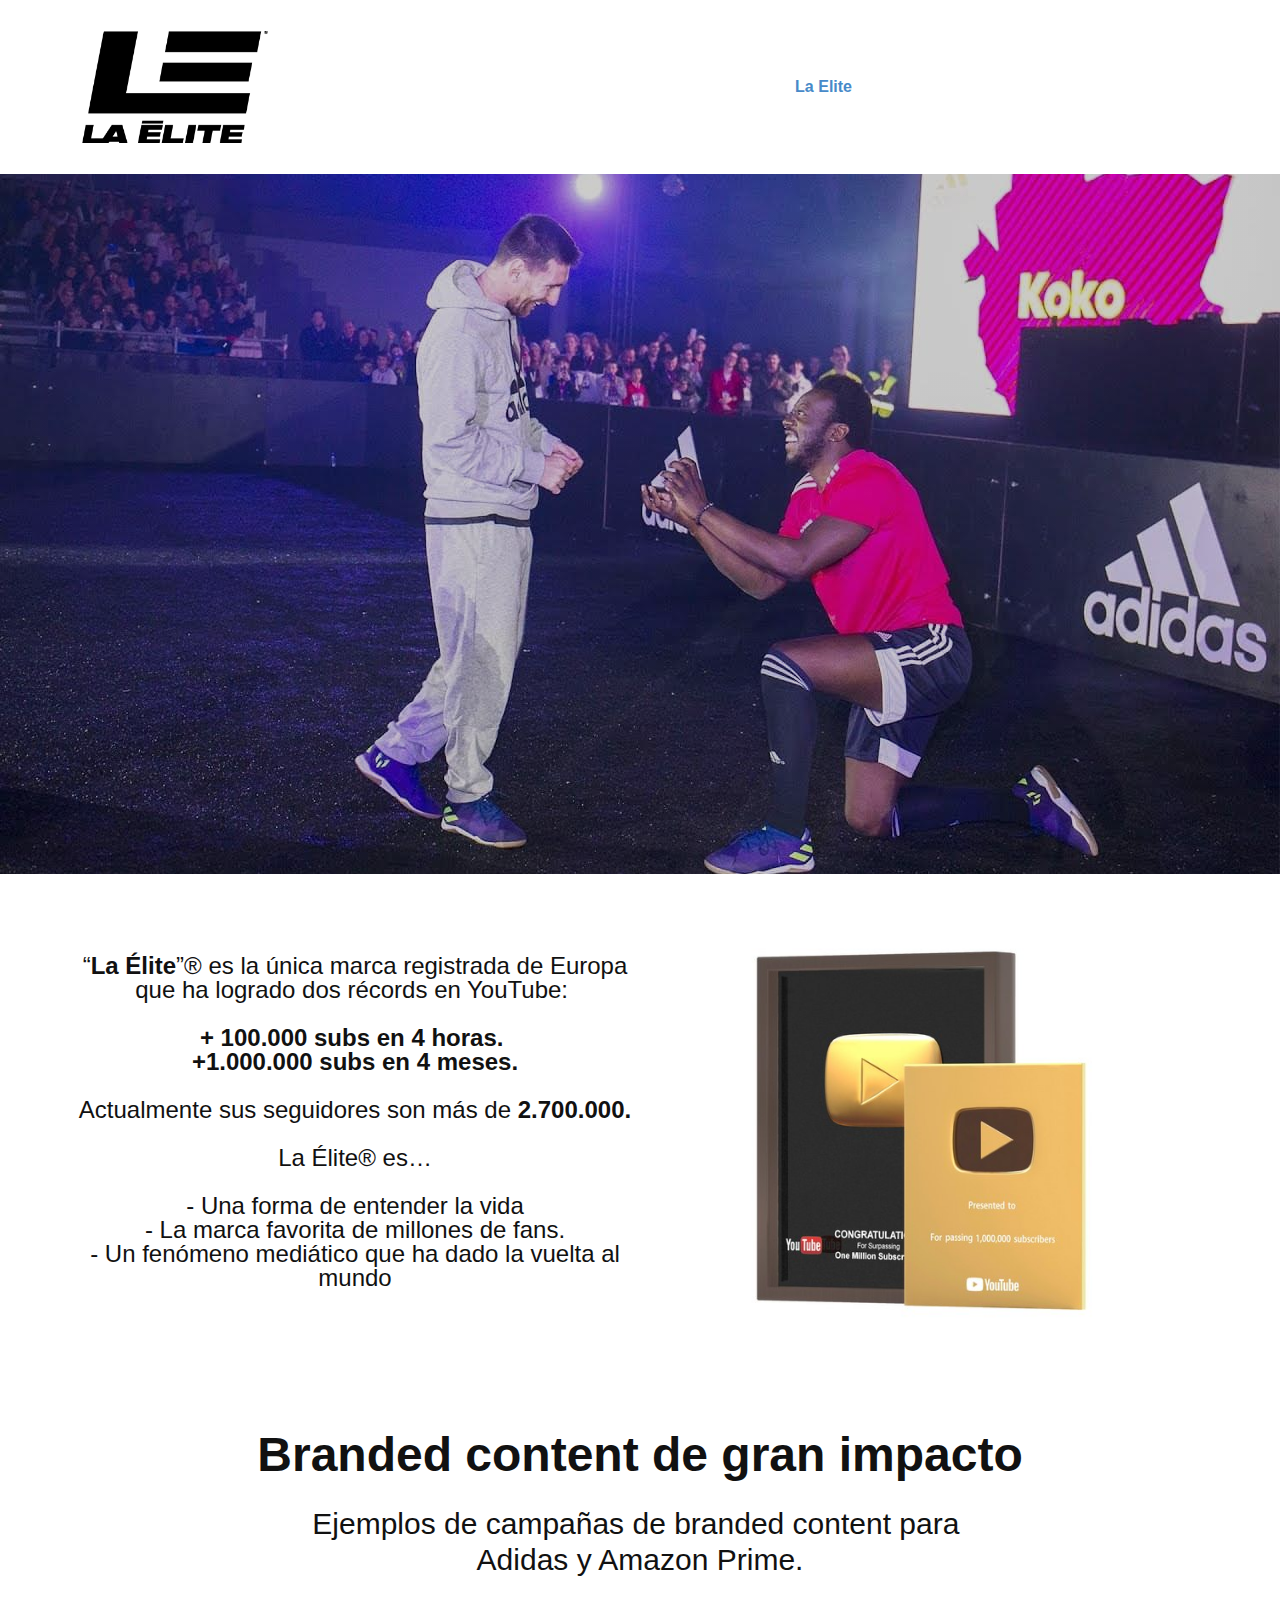
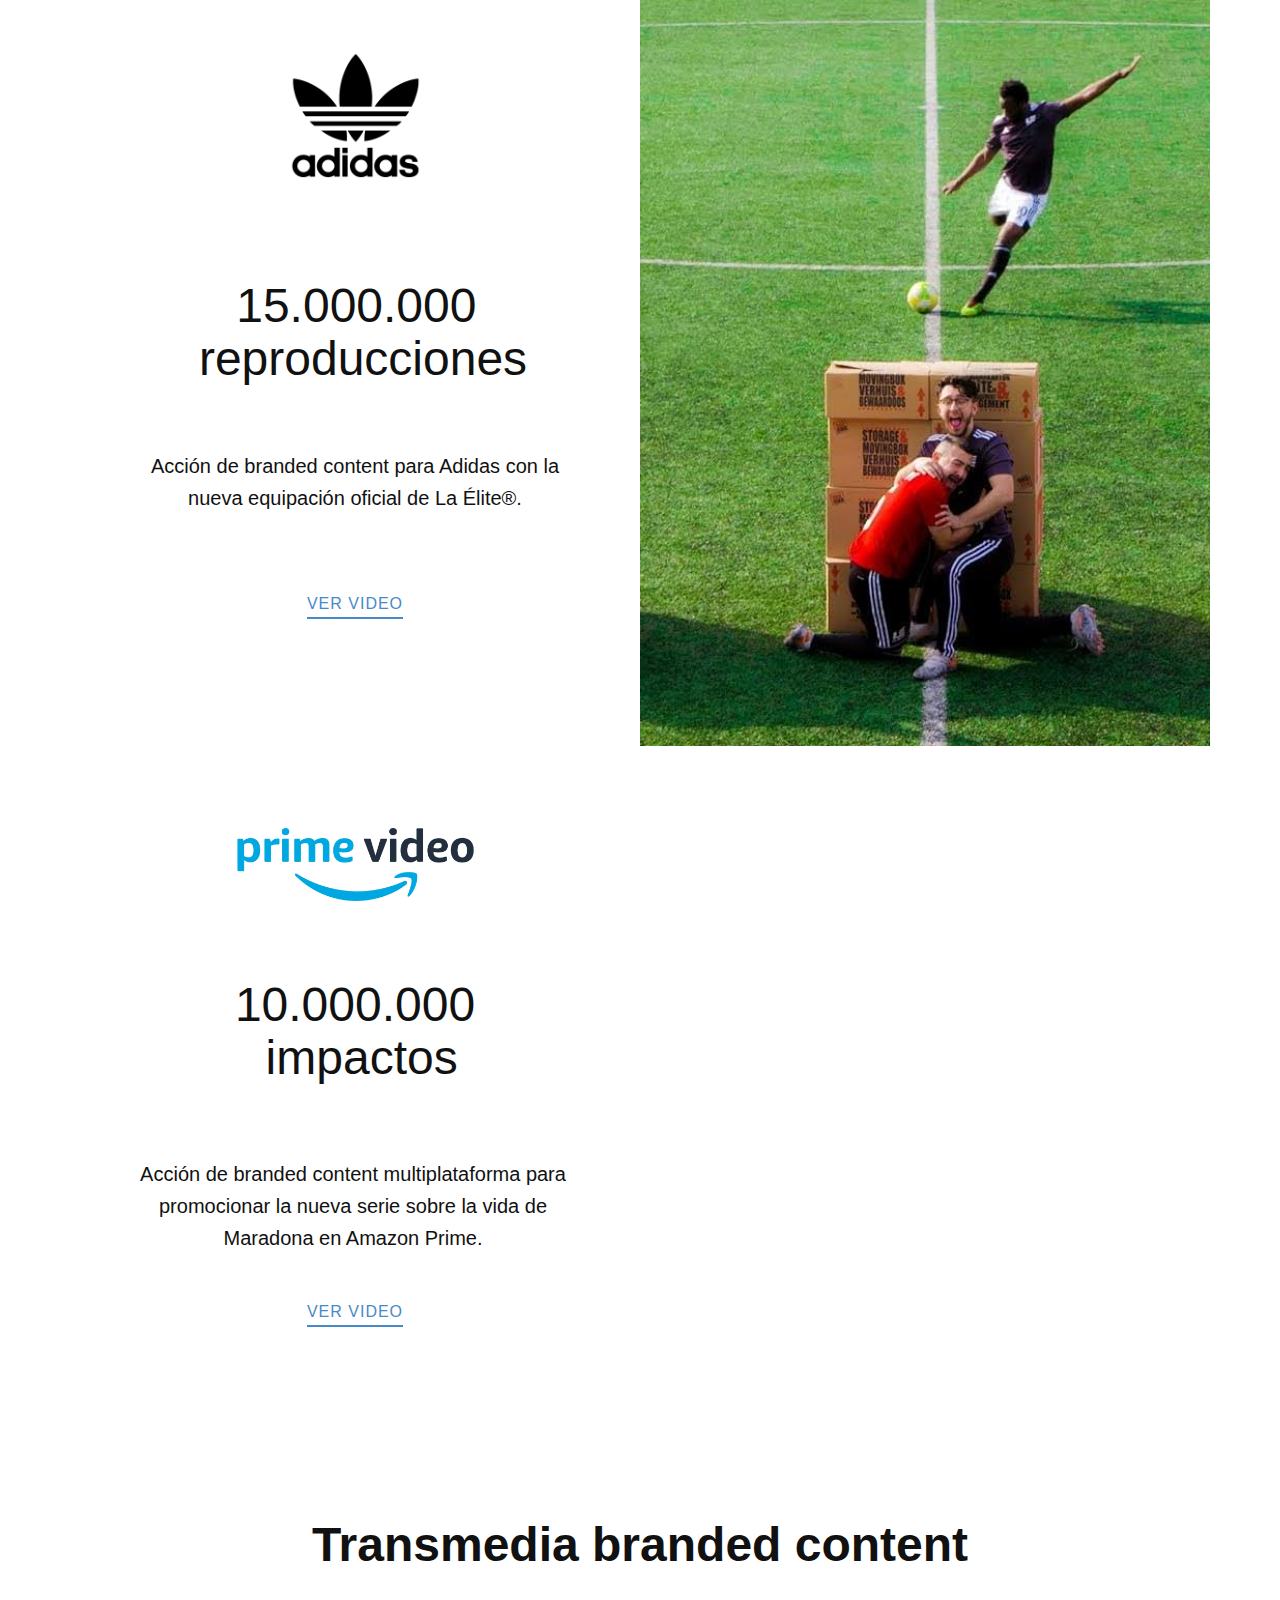
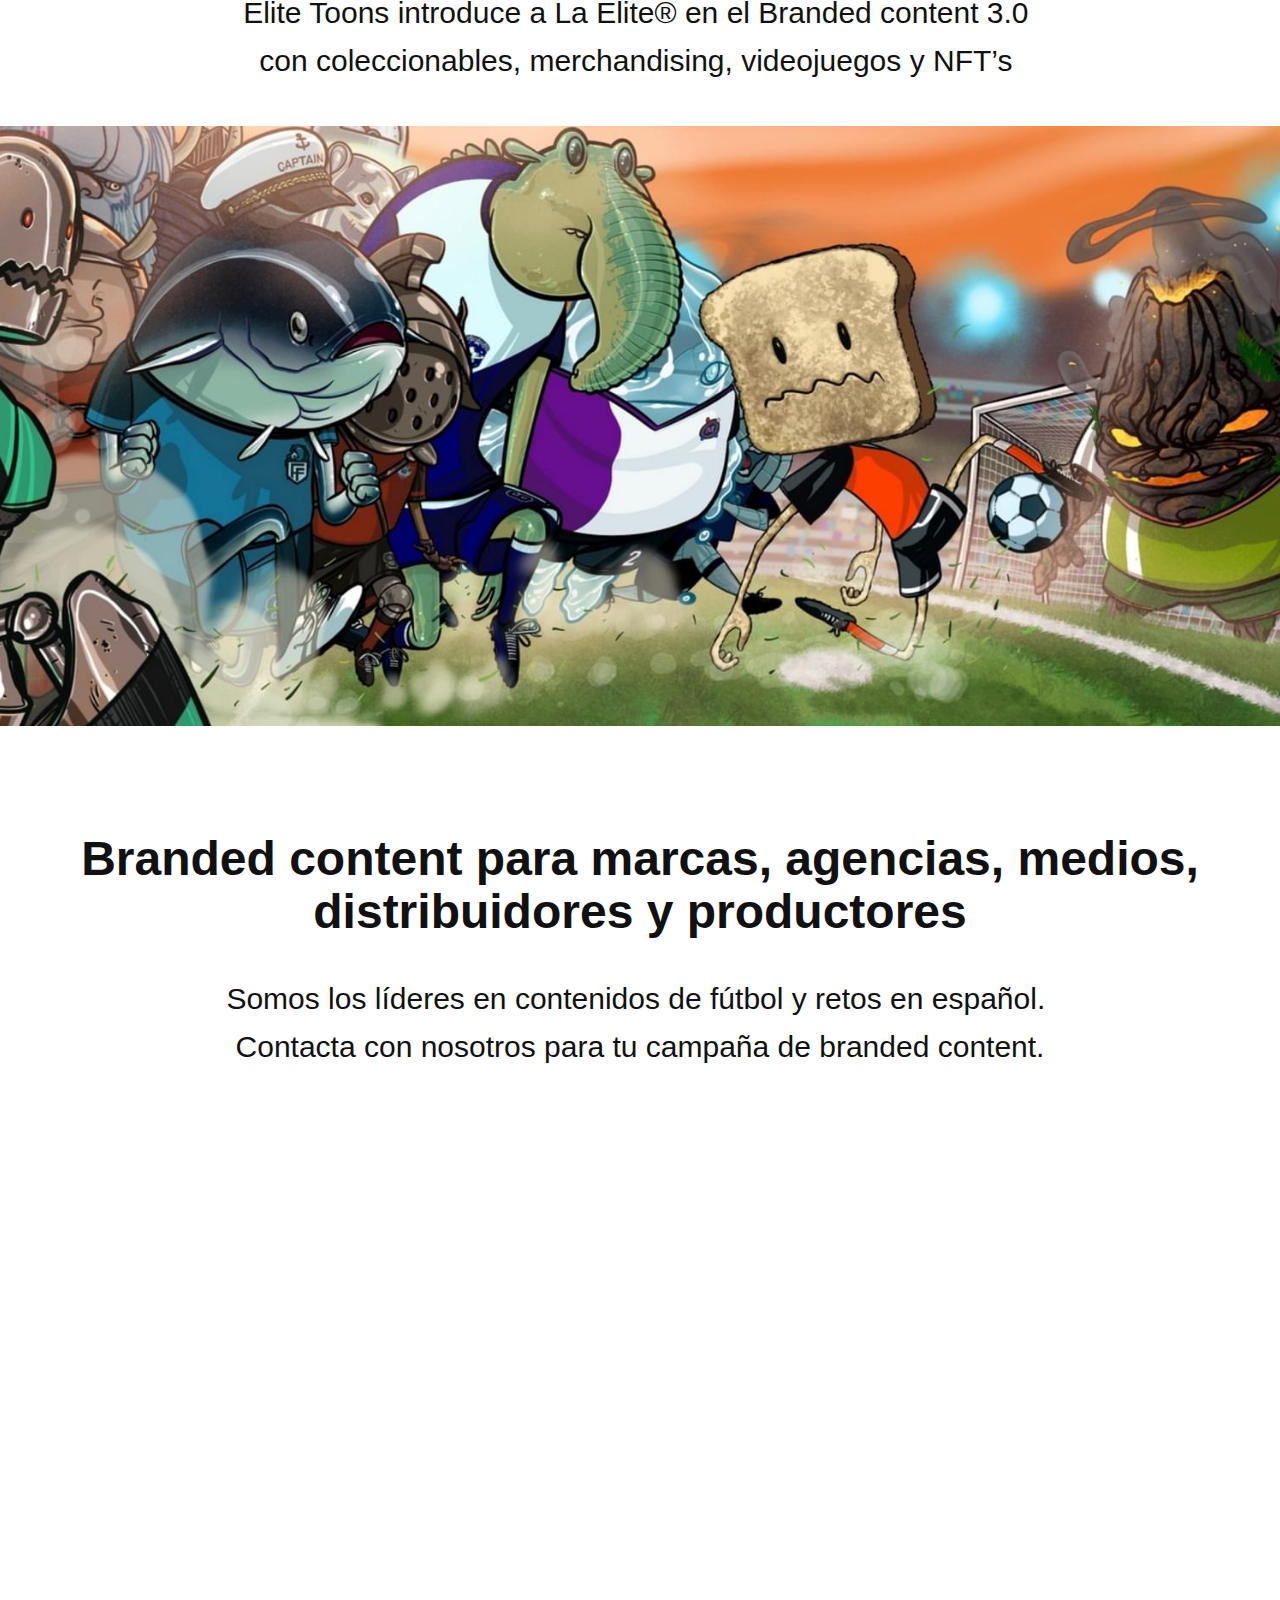
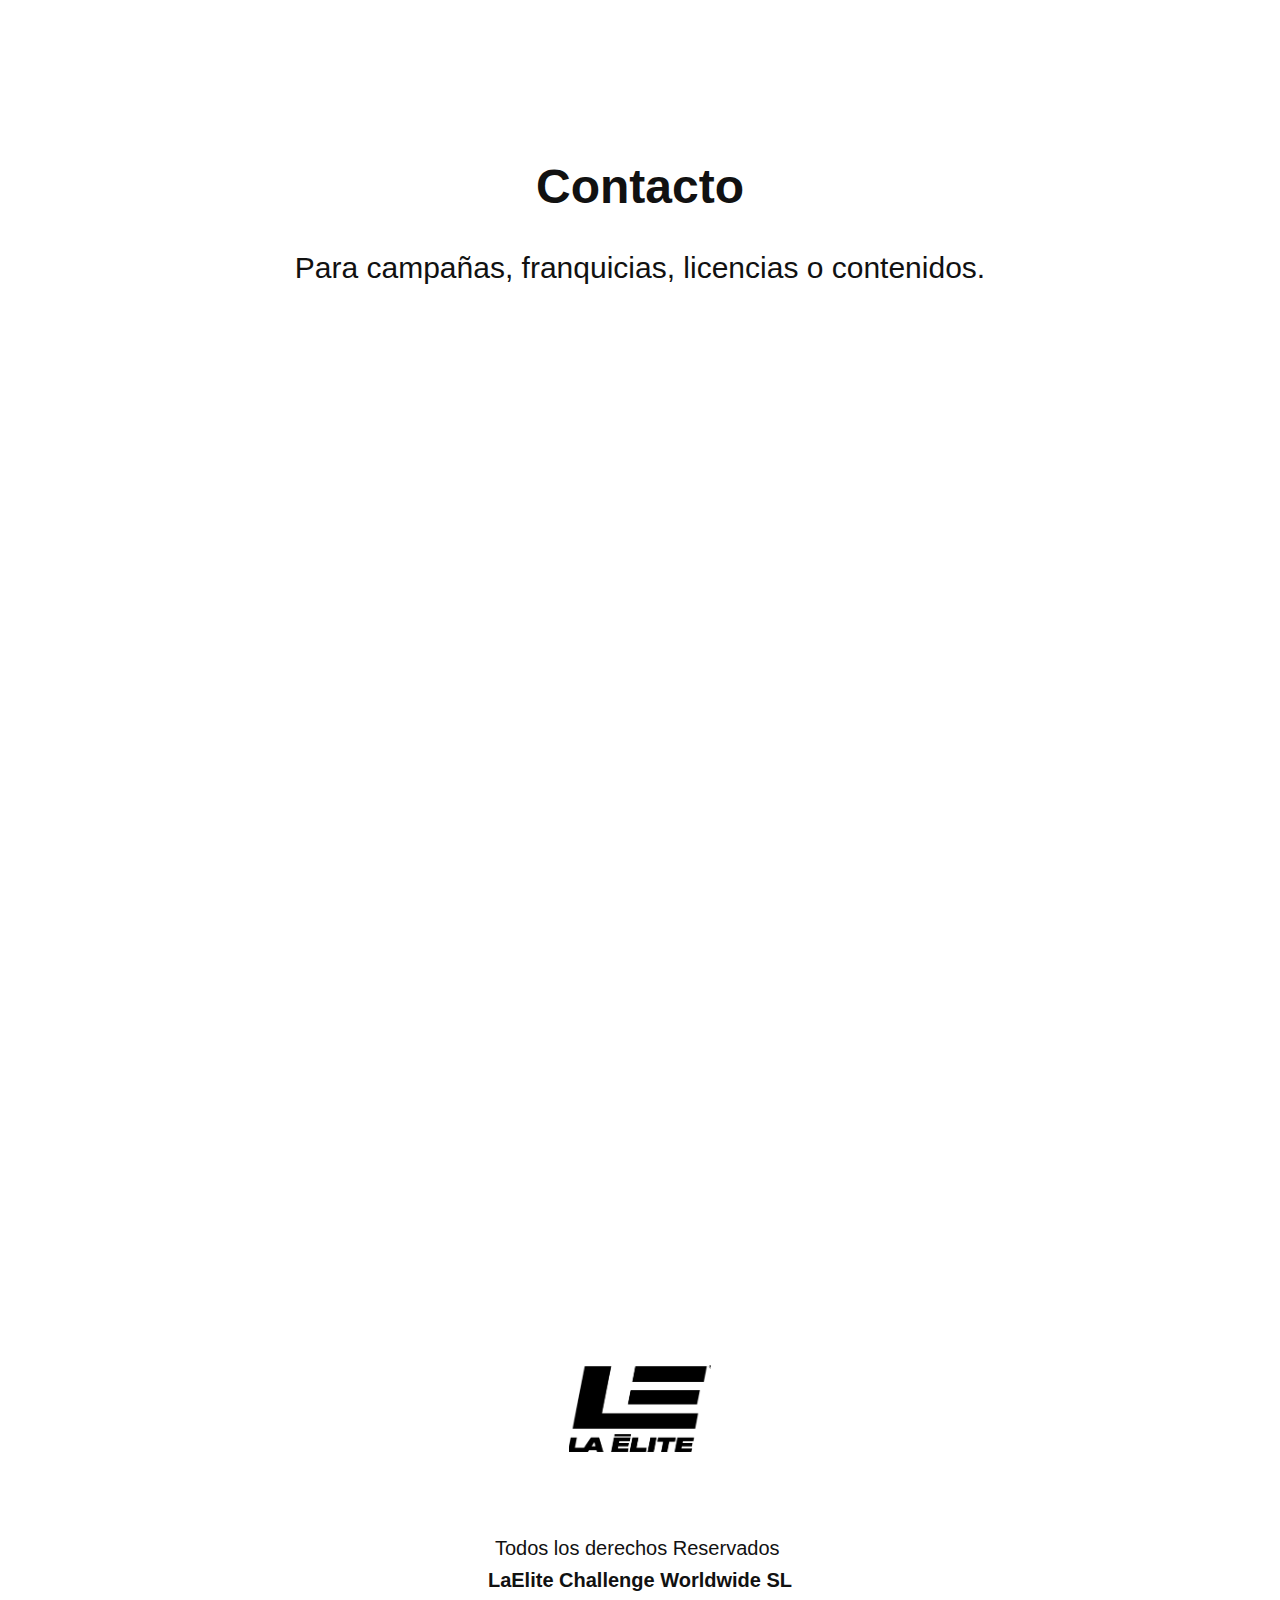
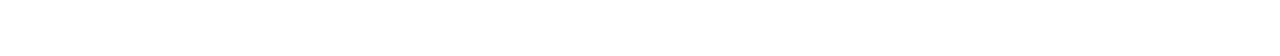
==== commit 9eac511b: "Quitar link, en anterior cambiar imagen maradona" ====
--- a/index.html
+++ b/index.html
@@ -38,7 +38,7 @@
     <meta name="theme-color" content="#478ac9">
     <meta property="og:type" content="website">
   <meta data-intl-tel-input-cdn-path="intlTelInput/"></head>
-  <body data-home-page="https://laelite.nicepage.io/La-Elite.html?version=fc10979b-80c6-4da6-b3e2-5f9bc33fafa8" data-home-page-title="La Elite" class="u-body u-xl-mode" data-lang="es"><header class="u-clearfix u-header u-white u-header" id="sec-7b88"><div class="u-clearfix u-sheet u-sheet-1">
+  <body data-home-page="https://laelite.nicepage.io/La-Elite.html?version=8cfb15b6-09af-4183-9696-4f9b3967420f" data-home-page-title="La Elite" class="u-body u-xl-mode" data-lang="es"><header class="u-clearfix u-header u-white u-header" id="sec-7b88"><div class="u-clearfix u-sheet u-sheet-1">
         <img class="u-image u-image-default u-preserve-proportions u-image-1" src="images/F8633E69-F8AB-4598-884B-5E8751451764.png" alt="" data-image-width="2528" data-image-height="1537">
         <nav class="u-menu u-menu-one-level u-offcanvas u-menu-1">
           <div class="menu-collapse" style="font-size: 1rem; letter-spacing: 0px; font-weight: 700;">
@@ -164,10 +164,7 @@
       <div class="u-clearfix u-sheet u-sheet-1"></div>
     </section>
     <section class="u-clearfix u-section-8" id="sec-aef9">
-      <div class="u-clearfix u-sheet u-valign-middle-sm u-valign-middle-xs u-sheet-1">
-        <a href="https://cryptomarketing.es/elitetoons/index.html" class="u-btn u-button-style u-none u-text-hover-palette-2-base u-text-palette-1-base u-btn-1">elite toons&nbsp;<span class="u-icon u-text-palette-1-base"><svg class="u-svg-content" viewBox="0 -32 426.66667 426" style="width: 1em; height: 1em;"><path d="m213.332031 181.667969c0 4.265625-1.277343 8.53125-3.625 11.730469l-106.667969 160c-3.839843 5.761718-10.238281 9.601562-17.707031 9.601562h-64c-11.730469 0-21.332031-9.601562-21.332031-21.332031 0-4.269531 1.28125-8.535157 3.625-11.734375l98.773438-148.265625-98.773438-148.269531c-2.34375-3.199219-3.625-7.464844-3.625-11.730469 0-11.734375 9.601562-21.335938 21.332031-21.335938h64c7.46875 0 13.867188 3.839844 17.707031 9.601563l106.667969 160c2.347657 3.199218 3.625 7.464844 3.625 11.734375zm0 0"></path><path d="m426.667969 181.667969c0 4.265625-1.28125 8.53125-3.628907 11.730469l-106.664062 160c-3.839844 5.761718-10.242188 9.601562-17.707031 9.601562h-64c-11.734375 0-21.335938-9.601562-21.335938-21.332031 0-4.269531 1.28125-8.535157 3.628907-11.734375l98.773437-148.265625-98.773437-148.269531c-2.347657-3.199219-3.628907-7.464844-3.628907-11.730469 0-11.734375 9.601563-21.335938 21.335938-21.335938h64c7.464843 0 13.867187 3.839844 17.707031 9.601563l106.664062 160c2.347657 3.199218 3.628907 7.464844 3.628907 11.734375zm0 0"></path></svg></span>
-        </a>
-      </div>
+      <div class="u-clearfix u-sheet u-valign-middle-sm u-valign-middle-xs u-sheet-1"></div>
     </section>
     <section class="u-clearfix u-section-9" id="sec-1248">
       <div class="u-clearfix u-sheet u-sheet-1">
--- a/La-Elite.css
+++ b/La-Elite.css
@@ -623,24 +623,9 @@
   min-height: 87px;
 }
 
-.u-section-8 .u-btn-1 {
-  border-style: none;
-  font-weight: 700;
-  font-size: 1.25rem;
-  letter-spacing: 0px;
-  text-transform: uppercase;
-  margin: 37px auto 16px;
-  padding: 0;
-}
-
 @media (max-width: 767px) {
   .u-section-8 .u-sheet-1 {
     min-height: 82px;
-  }
-
-  .u-section-8 .u-btn-1 {
-    margin-top: 24px;
-    margin-bottom: 24px;
   }
 }.u-section-9 .u-sheet-1 {
   min-height: 312px;
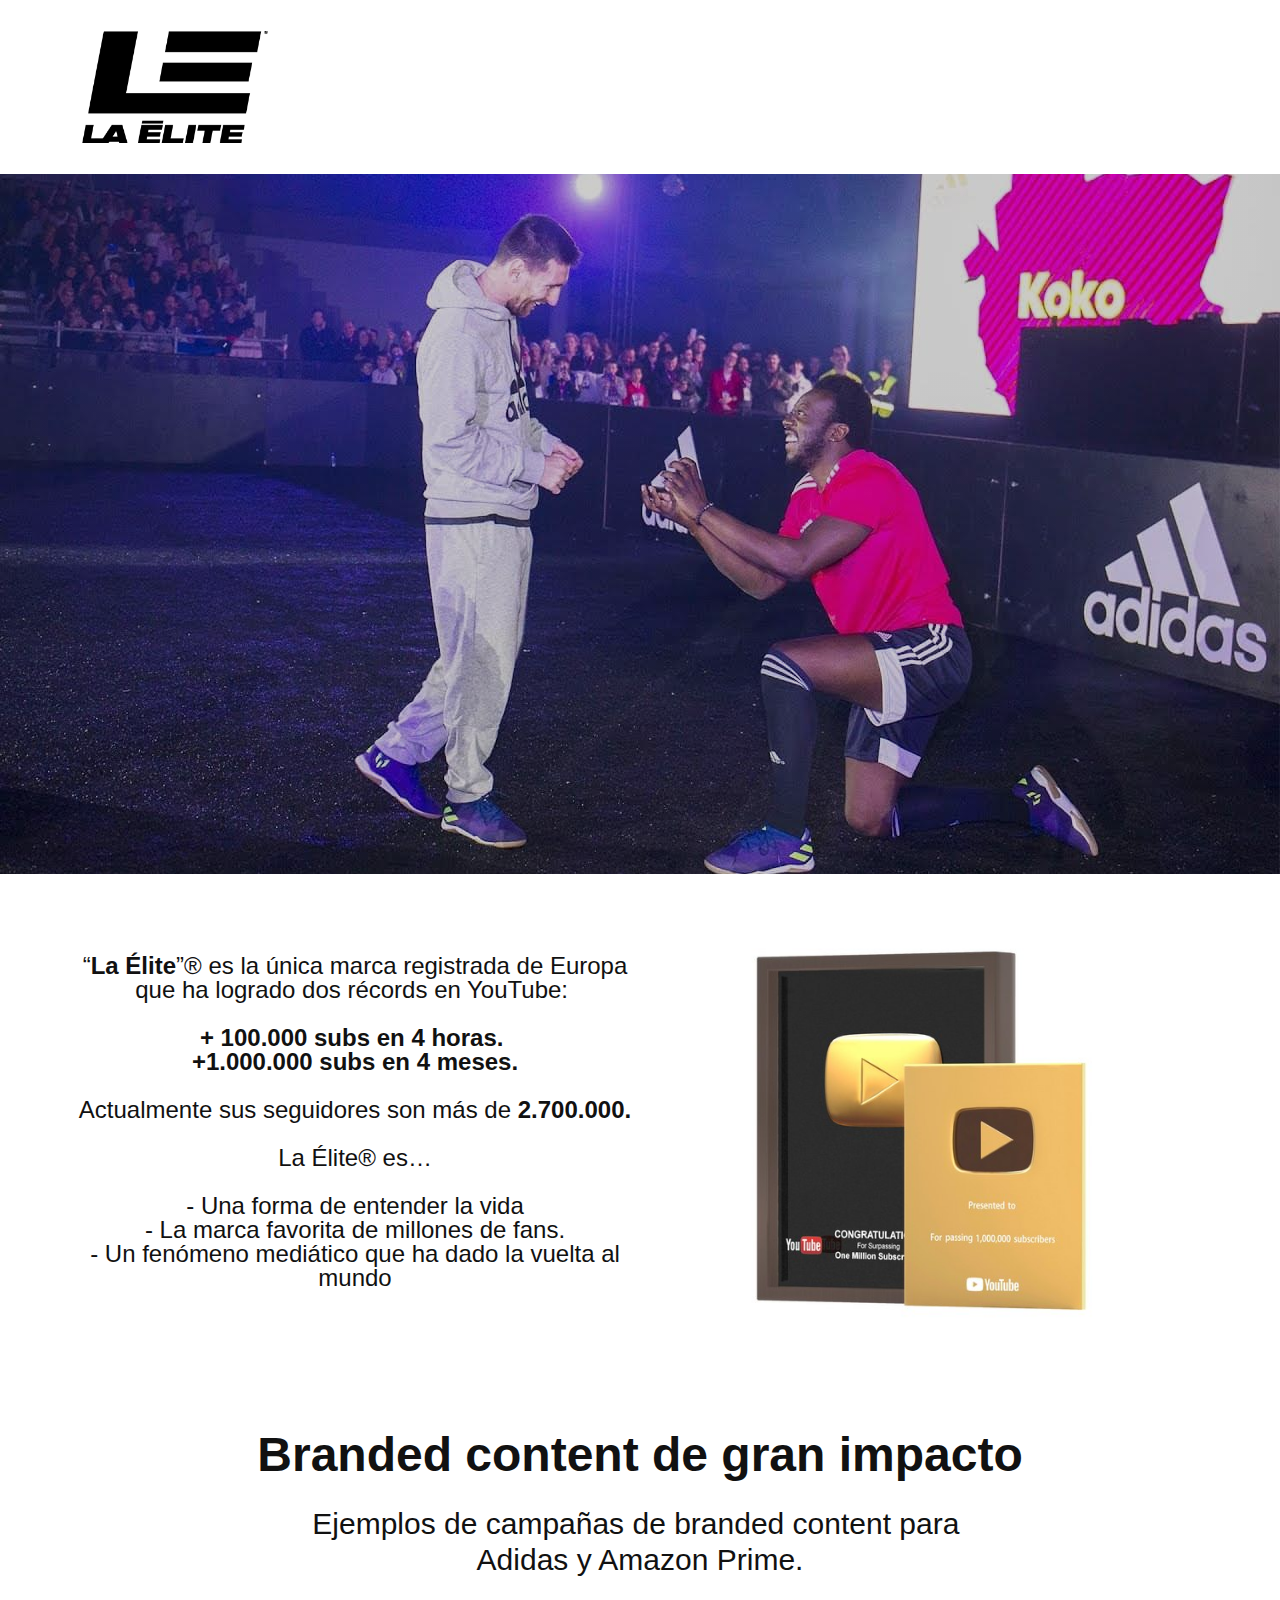
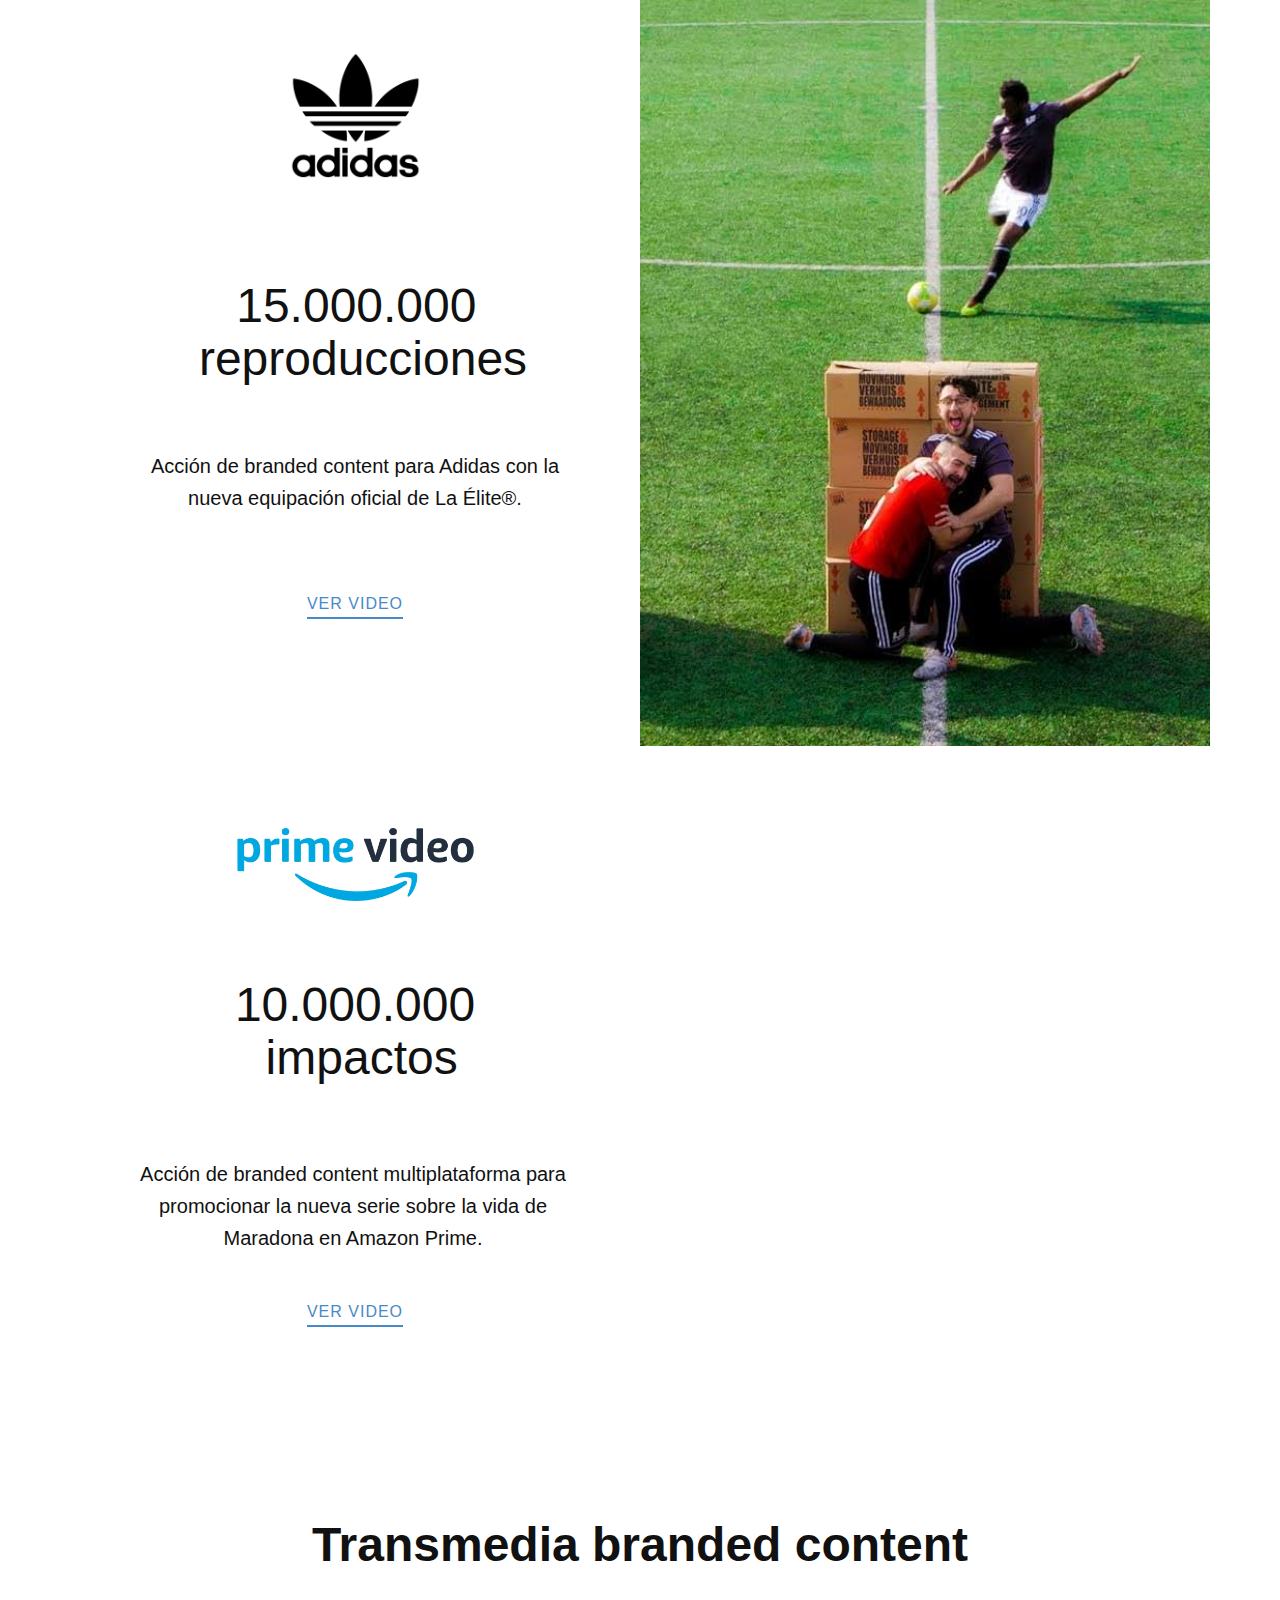
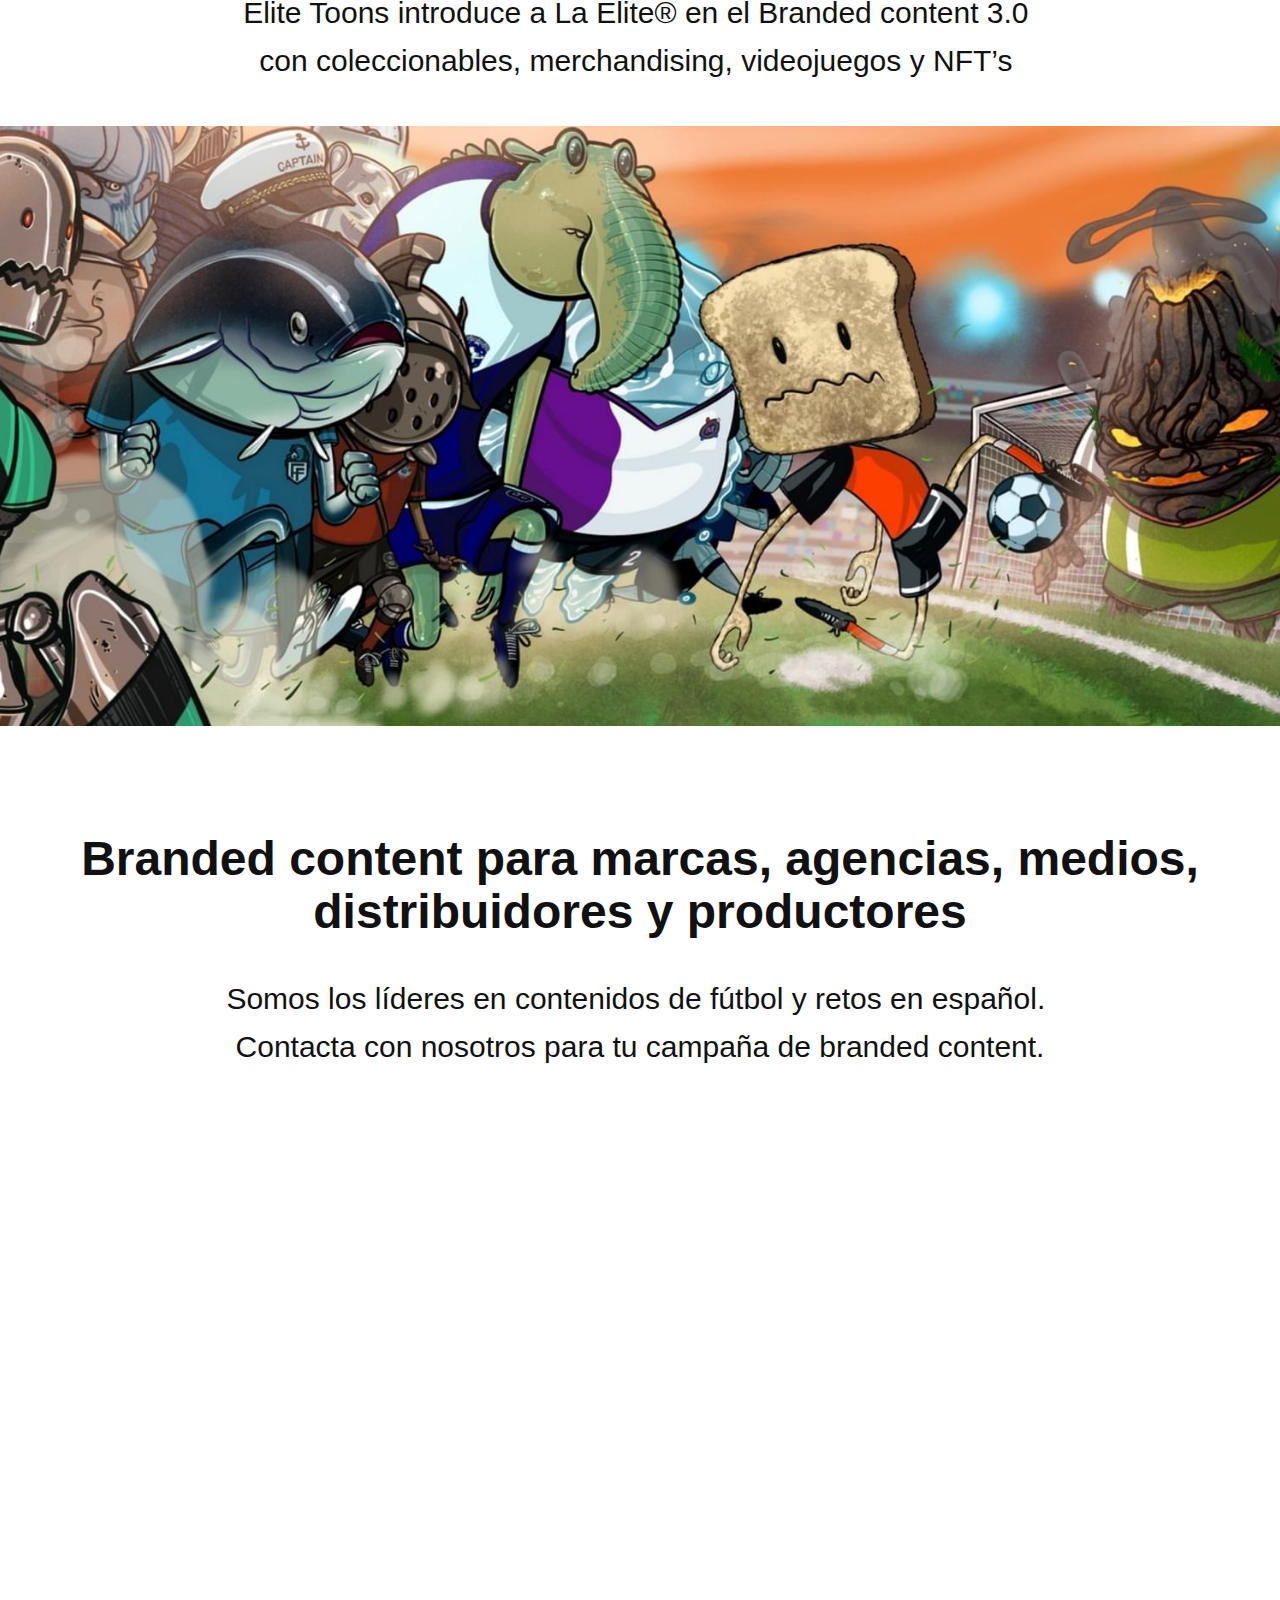
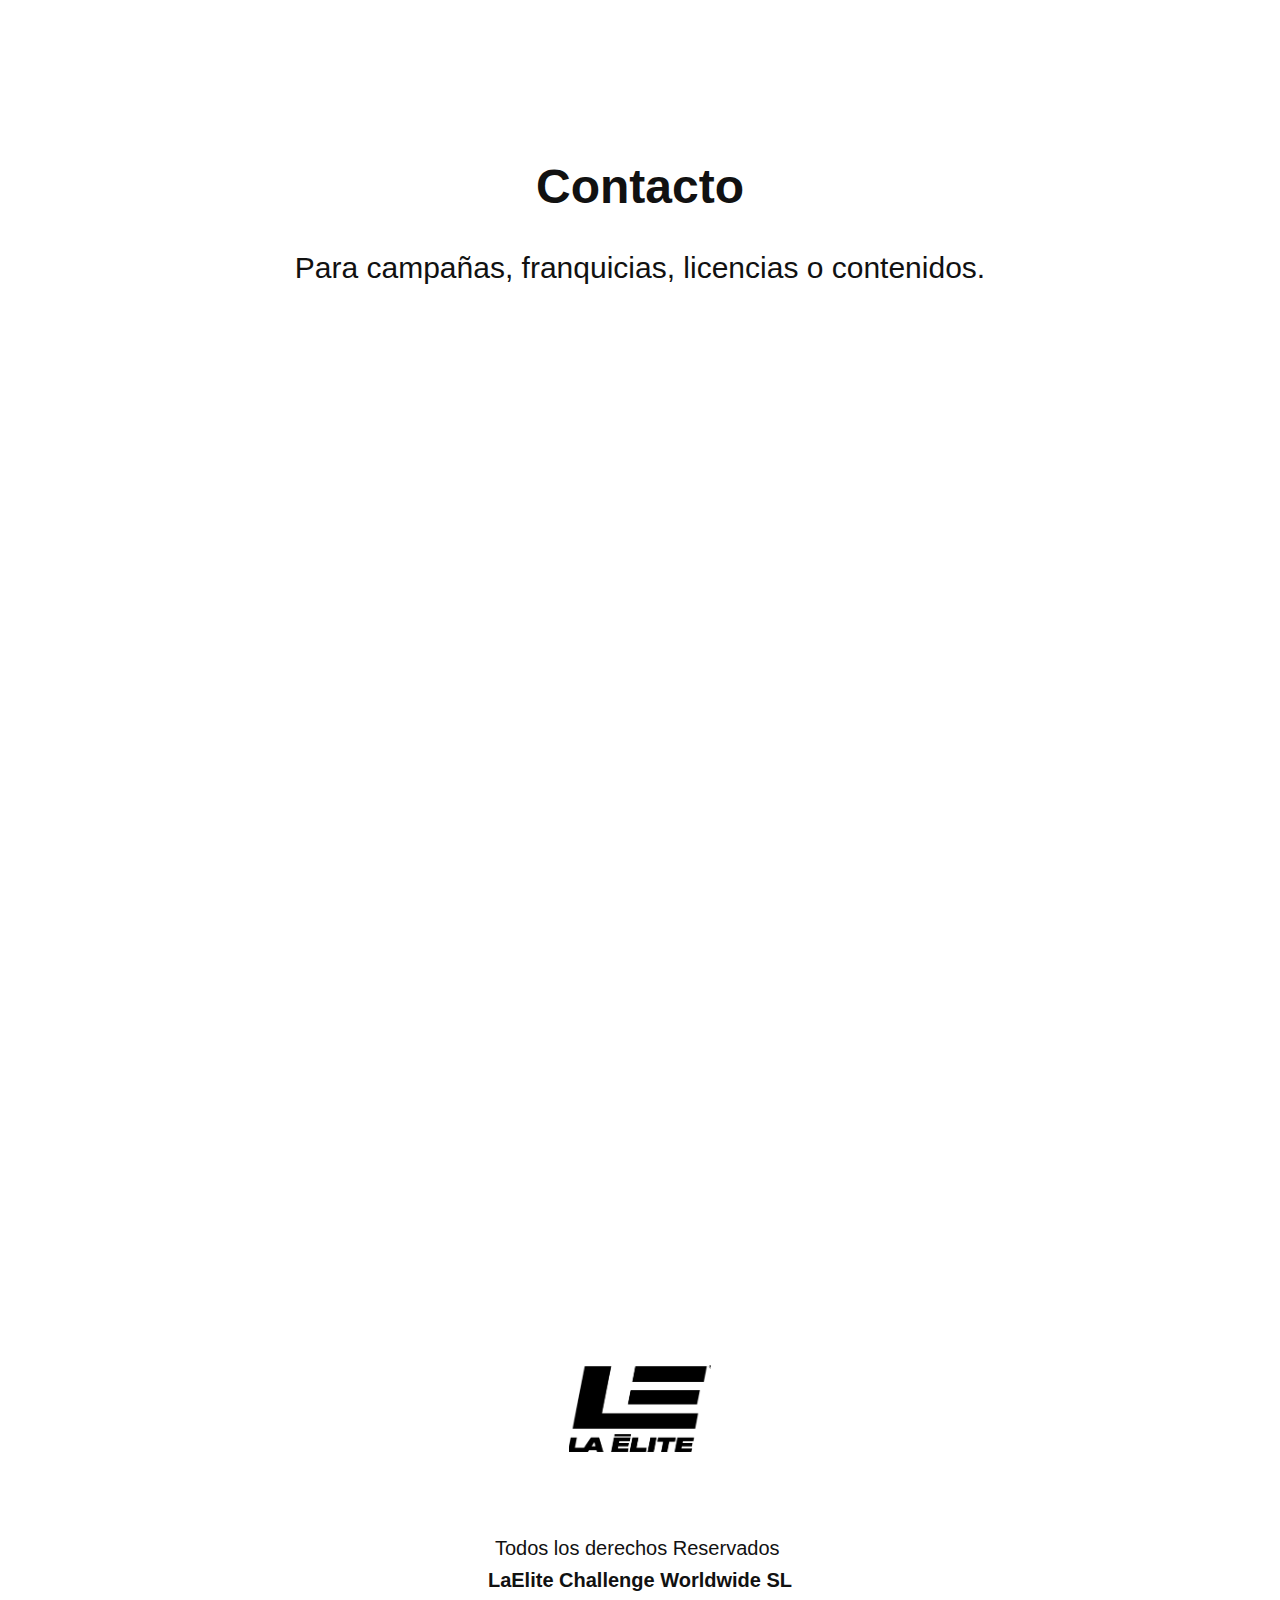
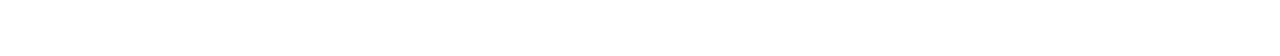
==== commit 7c3df8a2: "Add files via upload" ====
--- a/index.html
+++ b/index.html
@@ -38,31 +38,8 @@
     <meta name="theme-color" content="#478ac9">
     <meta property="og:type" content="website">
   <meta data-intl-tel-input-cdn-path="intlTelInput/"></head>
-  <body data-home-page="https://laelite.nicepage.io/La-Elite.html?version=8cfb15b6-09af-4183-9696-4f9b3967420f" data-home-page-title="La Elite" class="u-body u-xl-mode" data-lang="es"><header class="u-clearfix u-header u-white u-header" id="sec-7b88"><div class="u-clearfix u-sheet u-sheet-1">
+  <body data-home-page="https://laelite.nicepage.io/La-Elite.html?version=00eb4a62-c1c4-4433-aad8-49fd087ed481" data-home-page-title="La Elite" class="u-body u-xl-mode" data-lang="es"><header class="u-clearfix u-header u-white u-header" id="sec-7b88"><div class="u-clearfix u-sheet u-sheet-1">
         <img class="u-image u-image-default u-preserve-proportions u-image-1" src="images/F8633E69-F8AB-4598-884B-5E8751451764.png" alt="" data-image-width="2528" data-image-height="1537">
-        <nav class="u-menu u-menu-one-level u-offcanvas u-menu-1">
-          <div class="menu-collapse" style="font-size: 1rem; letter-spacing: 0px; font-weight: 700;">
-            <a class="u-button-style u-custom-border u-custom-border-color u-custom-borders u-custom-left-right-menu-spacing u-custom-text-active-color u-custom-text-color u-custom-text-hover-color u-custom-top-bottom-menu-spacing u-nav-link" href="#">
-              <svg class="u-svg-link" viewBox="0 0 24 24"><use xlink:href="#svg-5850"></use></svg>
-              <svg class="u-svg-content" version="1.1" id="svg-5850" viewBox="0 0 16 16" x="0px" y="0px" xmlns:xlink="http://www.w3.org/1999/xlink" xmlns="http://www.w3.org/2000/svg"><g><rect y="1" width="16" height="2"></rect><rect y="7" width="16" height="2"></rect><rect y="13" width="16" height="2"></rect>
-</g></svg>
-            </a>
-          </div>
-          <div class="u-custom-menu u-nav-container">
-            <ul class="u-nav u-spacing-20 u-unstyled u-nav-1"><li class="u-nav-item"><a class="u-button-style u-nav-link u-text-active-palette-1-base u-text-grey-90 u-text-hover-palette-2-base" href="La-Elite.html" style="padding: 10px 194px;">La Elite</a>
-</li></ul>
-          </div>
-          <div class="u-custom-menu u-nav-container-collapse">
-            <div class="u-black u-container-style u-inner-container-layout u-opacity u-opacity-95 u-sidenav">
-              <div class="u-inner-container-layout u-sidenav-overflow">
-                <div class="u-menu-close"></div>
-                <ul class="u-align-center u-nav u-popupmenu-items u-unstyled u-nav-2"><li class="u-nav-item"><a class="u-button-style u-nav-link" href="La-Elite.html">La Elite</a>
-</li></ul>
-              </div>
-            </div>
-            <div class="u-black u-menu-overlay u-opacity u-opacity-70"></div>
-          </div>
-        </nav>
       </div></header>
     <section class="u-align-center u-clearfix u-image u-shading u-video-cover u-section-1" id="carousel_d0b0" data-image-width="1280" data-image-height="720">
       <div class="u-clearfix u-sheet u-sheet-1"></div>
--- a/nicepage.css
+++ b/nicepage.css
@@ -41142,20 +41142,7 @@
 .u-header .u-image-1 {
   width: 186px;
   height: 112px;
-  margin: 31px auto 0 12px;
-}
-
-.u-header .u-menu-1 {
-  margin: -74px 164px 60px auto;
-}
-
-.u-header .u-nav-1 {
-  font-weight: 700;
-  font-size: 1rem;
-}
-
-.u-header .u-nav-2 {
-  font-size: 1.25rem;
+  margin: 31px auto 31px 12px;
 }
 @media (max-width: 1199px) {
   .u-header .u-image-1 {
@@ -41163,11 +41150,6 @@
     height: 124px;
     margin-left: 12px;
   }
-
-  .u-header .u-menu-1 {
-    margin-top: -74px;
-    margin-right: 164px;
-  }
 }
 @media (max-width: 991px) {
   .u-header .u-image-1 {
@@ -41185,10 +41167,6 @@
   .u-header .u-image-1 {
     width: 178px;
     height: 107px;
-  }
-
-  .u-header .u-menu-1 {
-    margin-right: 103px;
   }
 }
  .u-footer {
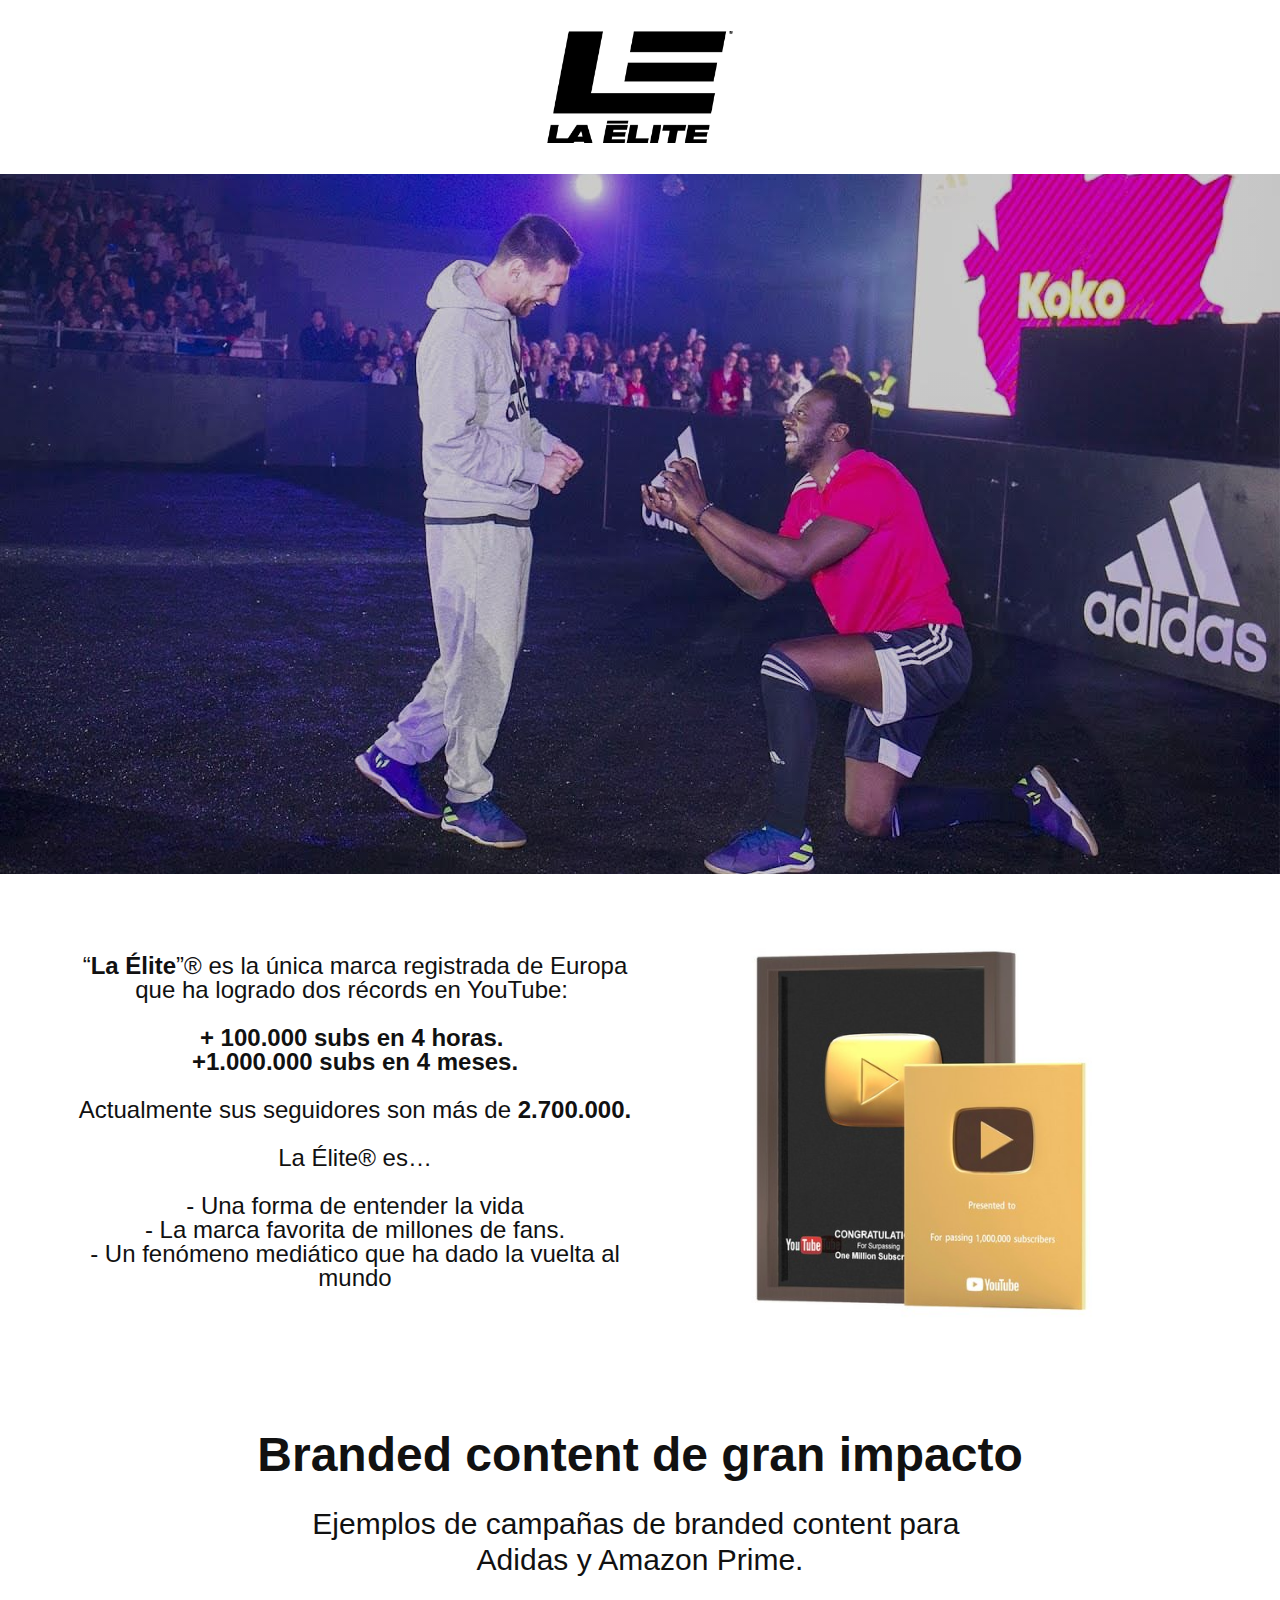
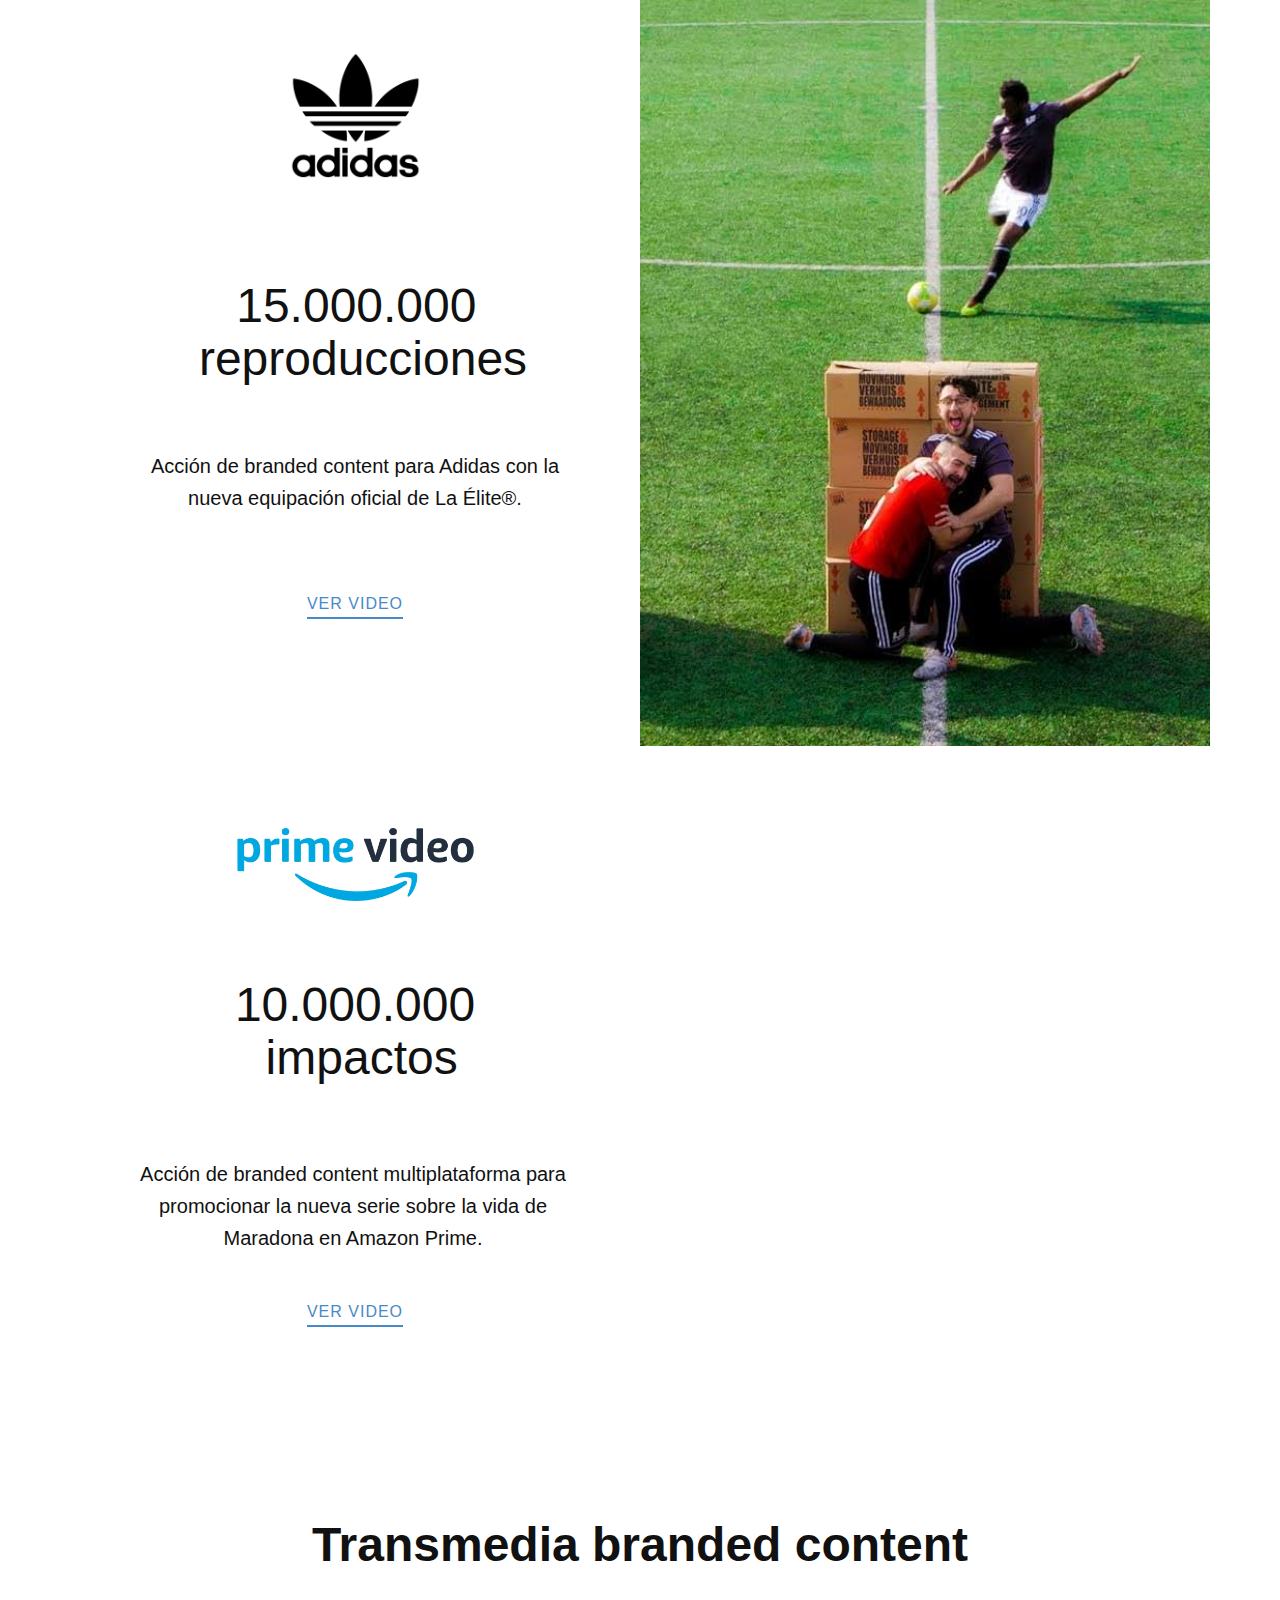
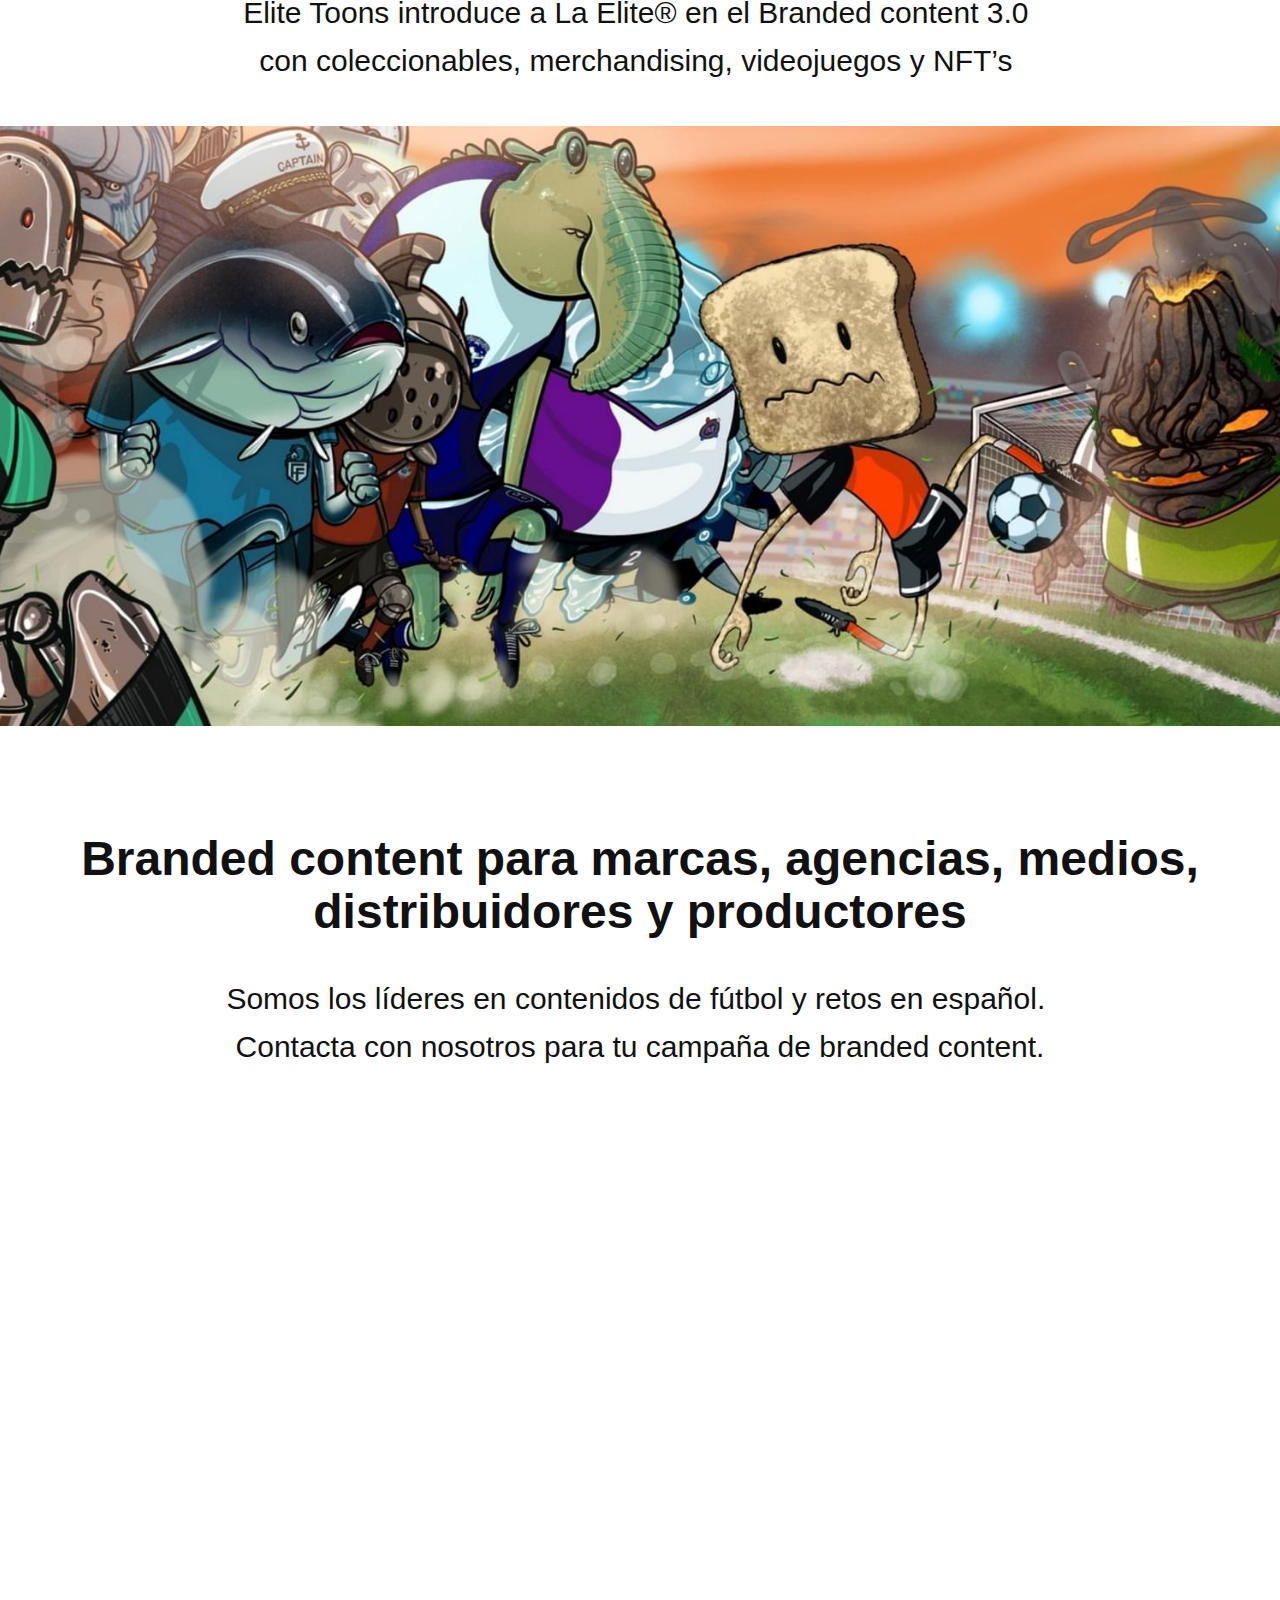
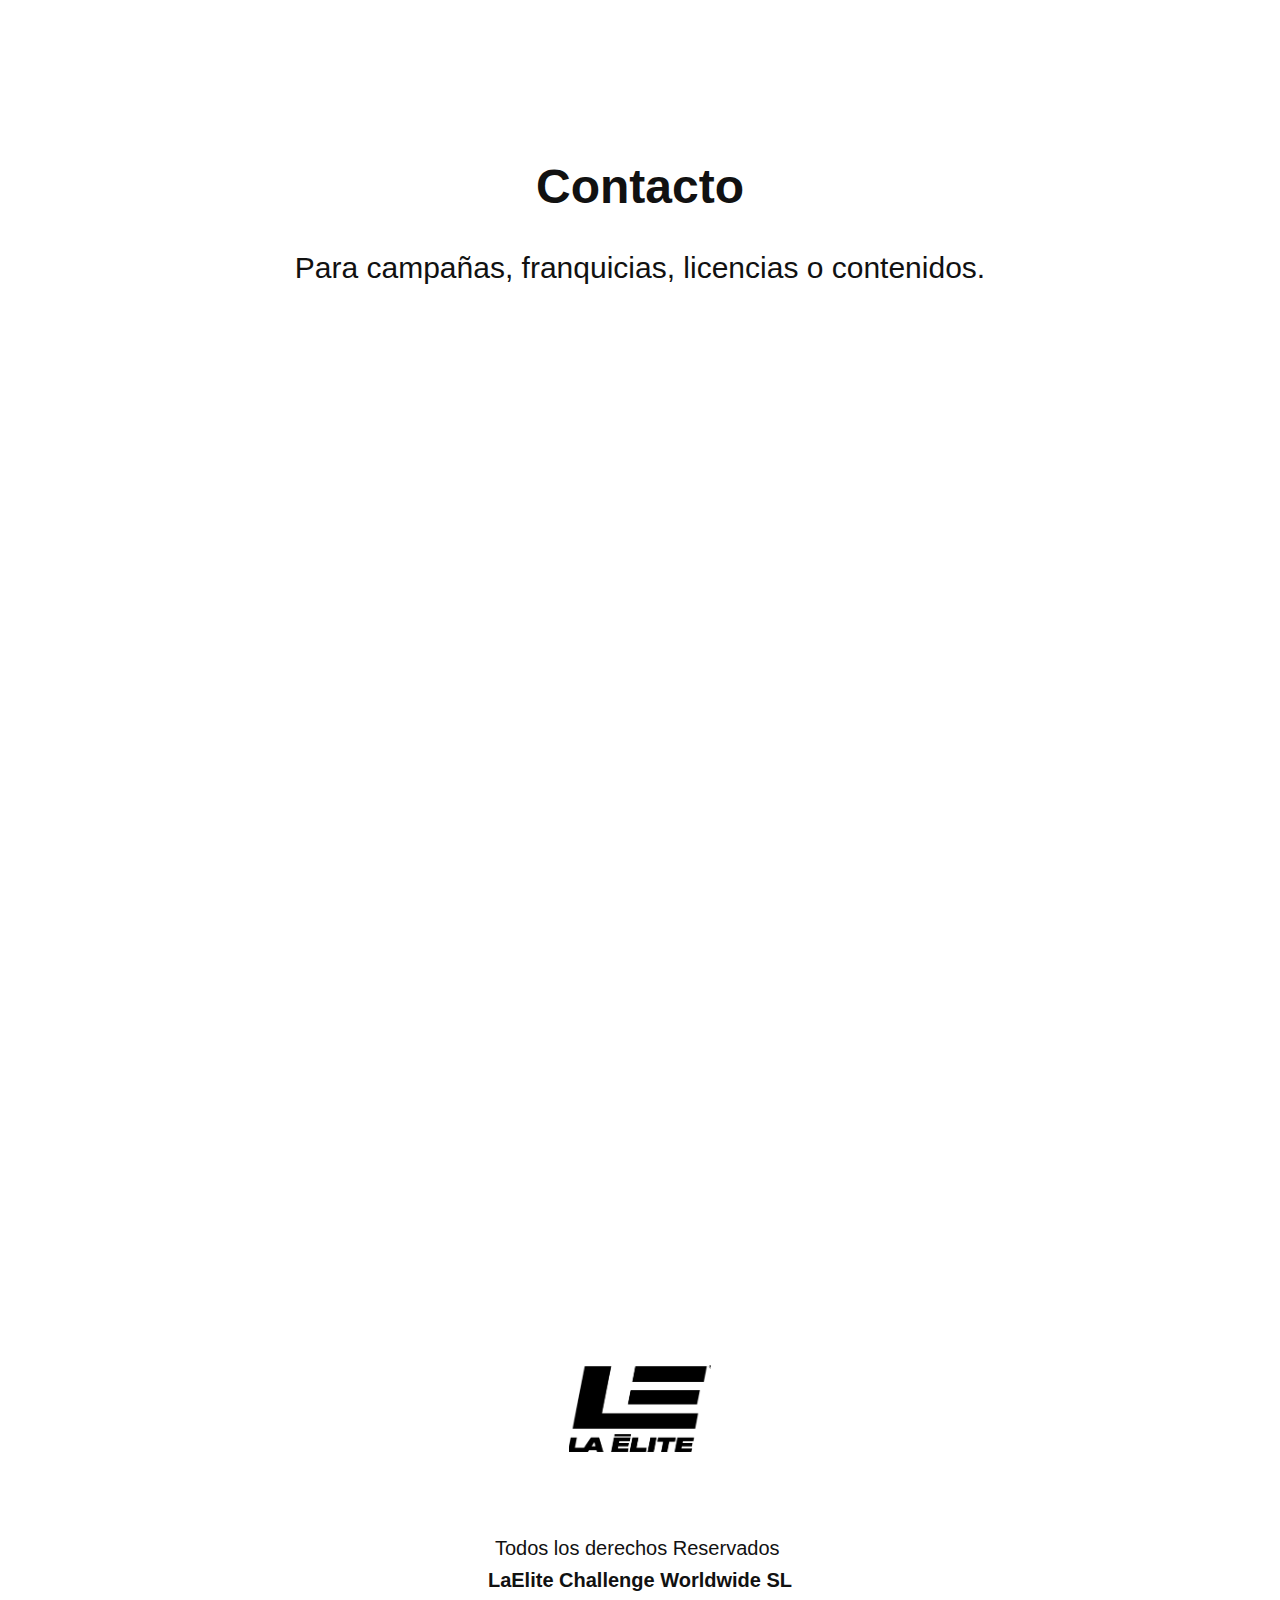
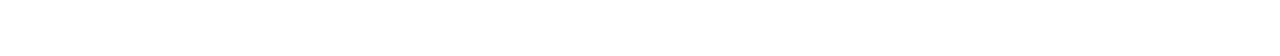
==== commit 52860352: "Centrar logo" ====
--- a/index.html
+++ b/index.html
@@ -9,7 +9,7 @@
 <link rel="stylesheet" href="La-Elite.css" media="screen">
     <script class="u-script" type="text/javascript" src="jquery-1.9.1.min.js" defer=""></script>
     <script class="u-script" type="text/javascript" src="nicepage.js" defer=""></script>
-    <meta name="generator" content="Nicepage 5.9.8, nicepage.com">
+    <meta name="generator" content="Nicepage 5.10.13, nicepage.com">
     <meta property="og:title" content="La Elite">
     <meta property="og:description" content="Challenges Worldwide. Futbol, influencers, branded content la Elite">
     <meta property="og:image" content="images/F8633E69-F8AB-4598-884B-5E8751451764.png">
@@ -38,7 +38,7 @@
     <meta name="theme-color" content="#478ac9">
     <meta property="og:type" content="website">
   <meta data-intl-tel-input-cdn-path="intlTelInput/"></head>
-  <body data-home-page="https://laelite.nicepage.io/La-Elite.html?version=00eb4a62-c1c4-4433-aad8-49fd087ed481" data-home-page-title="La Elite" class="u-body u-xl-mode" data-lang="es"><header class="u-clearfix u-header u-white u-header" id="sec-7b88"><div class="u-clearfix u-sheet u-sheet-1">
+  <body data-home-page="https://laelite.nicepage.io/La-Elite.html?version=f011a271-1724-4665-91b5-291084f434e2" data-home-page-title="La Elite" class="u-body u-xl-mode" data-lang="es"><header class="u-clearfix u-header u-white u-header" id="sec-7b88"><div class="u-clearfix u-sheet u-sheet-1">
         <img class="u-image u-image-default u-preserve-proportions u-image-1" src="images/F8633E69-F8AB-4598-884B-5E8751451764.png" alt="" data-image-width="2528" data-image-height="1537">
       </div></header>
     <section class="u-align-center u-clearfix u-image u-shading u-video-cover u-section-1" id="carousel_d0b0" data-image-width="1280" data-image-height="720">
@@ -171,7 +171,7 @@
     <section class="u-clearfix u-container-align-center-lg u-container-align-center-md u-container-align-center-xl u-section-13" id="sec-2883">
       <div class="u-clearfix u-sheet u-valign-top-sm u-sheet-1">
         <div class="u-align-center u-clearfix u-custom-html u-expanded-width-lg u-expanded-width-md u-expanded-width-xl u-custom-html-1">
-          <iframe src="https://docs.google.com/forms/d/e/1FAIpQLSerYa_F0TWxSxbwX2jTkiCd0v9eqsH4AauXKqIw-ObY4F_r_w/viewform?embedded=true" width="440" height="940" frameborder="0" marginheight="0" marginwidth="0">S&amp;amp;amp;amp;amp;amp;amp;amp;amp;amp;amp;amp;amp;amp;amp;amp;amp;amp;amp;amp;amp;amp;amp;amp;amp;amp;amp;amp;amp;amp;amp;amp;amp;amp;amp;amp;amp;amp;amp;amp;amp;amp;amp;amp;amp;amp;amp;amp;amp;amp;amp;amp;amp;amp;amp;amp;amp;amp;amp;amp;amp;amp;amp;#39;està carregant…</iframe>
+          <iframe src="https://docs.google.com/forms/d/e/1FAIpQLSerYa_F0TWxSxbwX2jTkiCd0v9eqsH4AauXKqIw-ObY4F_r_w/viewform?embedded=true" width="440" height="940" frameborder="0" marginheight="0" marginwidth="0">S&amp;amp;amp;amp;amp;amp;amp;amp;amp;amp;amp;amp;amp;amp;amp;amp;amp;amp;amp;amp;amp;amp;amp;amp;amp;amp;amp;amp;amp;amp;amp;amp;amp;amp;amp;amp;amp;amp;amp;amp;amp;amp;amp;amp;amp;amp;amp;amp;amp;amp;amp;amp;amp;amp;amp;amp;amp;amp;amp;amp;amp;amp;amp;amp;amp;amp;#39;està carregant…</iframe>
         </div>
       </div>
     </section>
--- a/nicepage.css
+++ b/nicepage.css
@@ -12724,6 +12724,12 @@
     flex: 1;
   }
 }
+.u-sidebar .u-form-group:not(:last-child) {
+  margin-bottom: 10px;
+}
+.u-sidebar .u-form-group > label {
+  margin-bottom: 0px;
+}
 .u-sidebar:first-child.u-indent-100 {
   margin-right: 100px;
 }
@@ -20965,11 +20971,15 @@
   position: relative;
 }
 .u-list-control {
+  display: flex;
+  position: relative;
+}
+.u-list-control.has-pagination.has-sorting {
   display: grid;
-  grid-template-columns: calc(33.3333%) calc(33.3333%) calc(33.3333%);
   grid-auto-flow: column;
   position: relative;
   align-items: center;
+  grid-template-columns: calc(33.3333%) calc(33.3333%) calc(33.3333%);
 }
 .u-pagination-center.u-sorting-center .u-list-control.has-pagination.has-sorting {
   grid-template-columns: 0;
@@ -41142,13 +41152,12 @@
 .u-header .u-image-1 {
   width: 186px;
   height: 112px;
-  margin: 31px auto 31px 12px;
+  margin: 31px auto;
 }
 @media (max-width: 1199px) {
   .u-header .u-image-1 {
     width: 207px;
     height: 124px;
-    margin-left: 12px;
   }
 }
 @media (max-width: 991px) {
